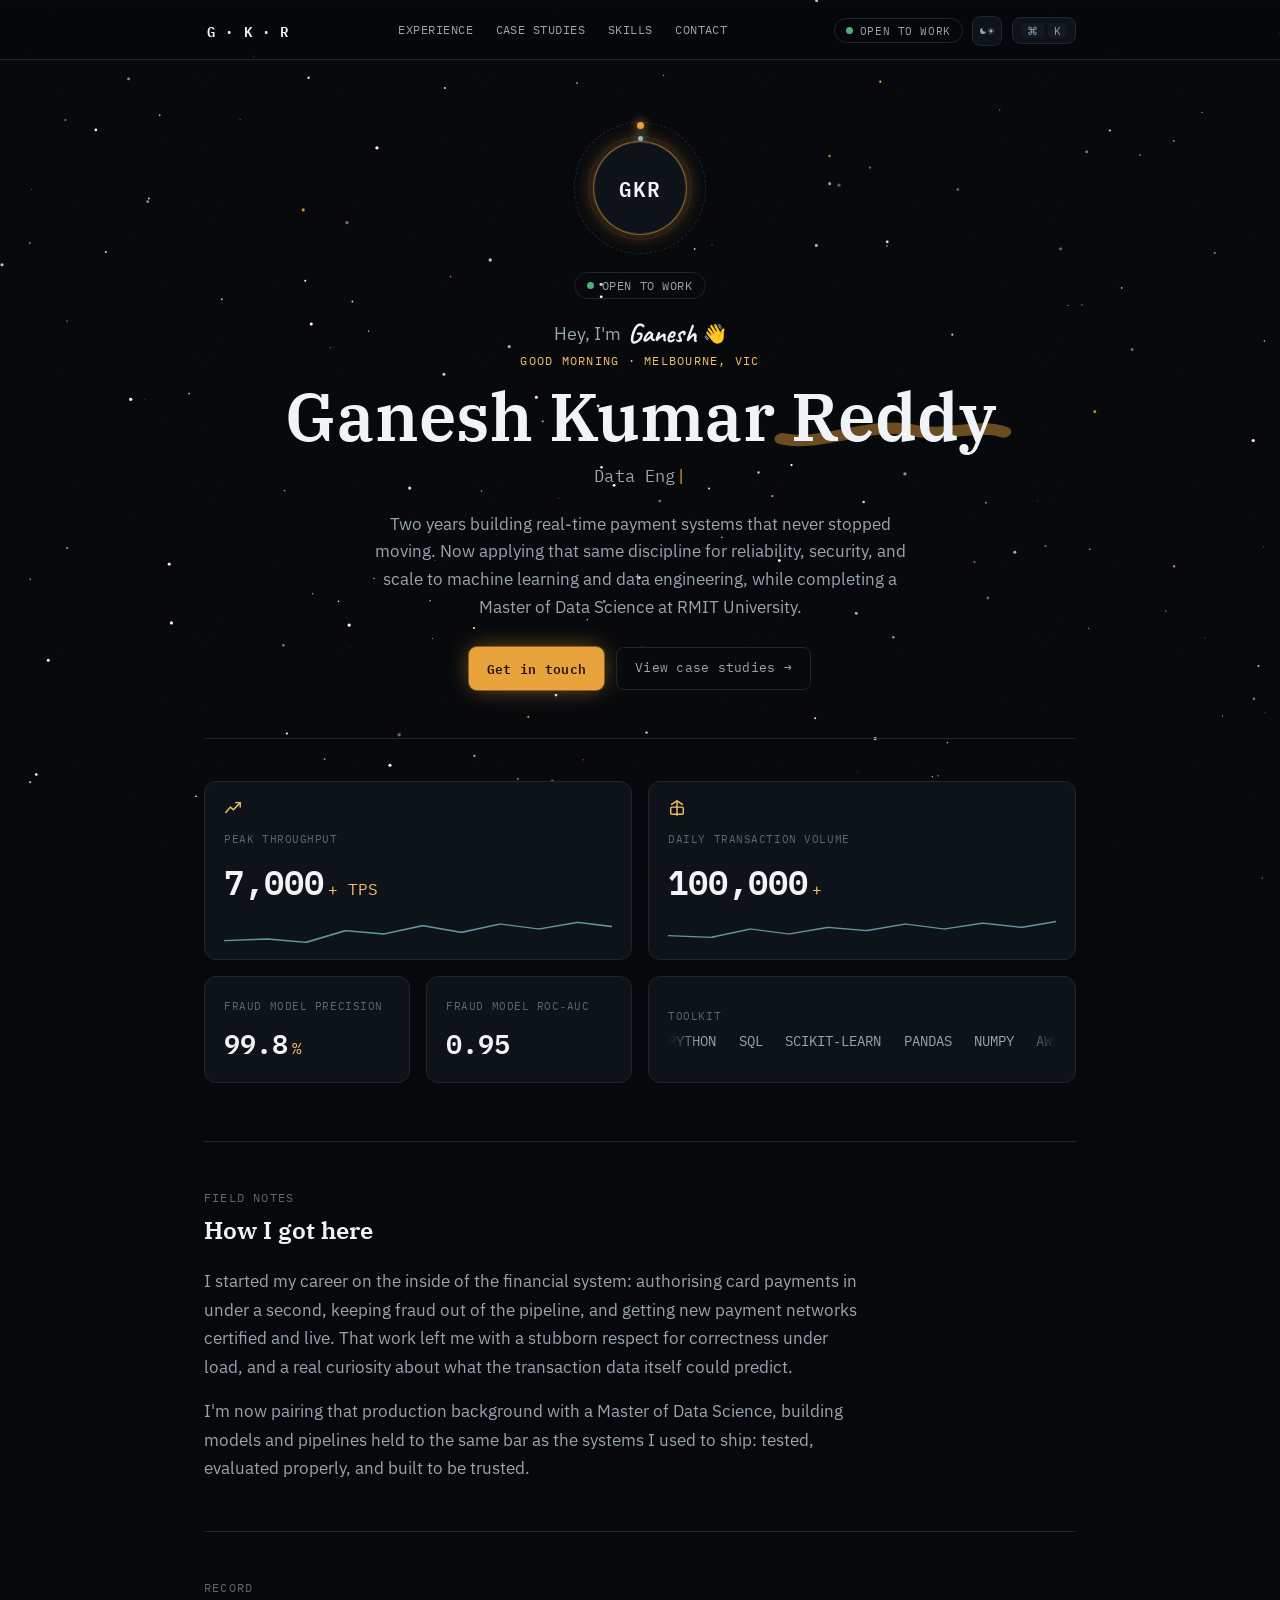
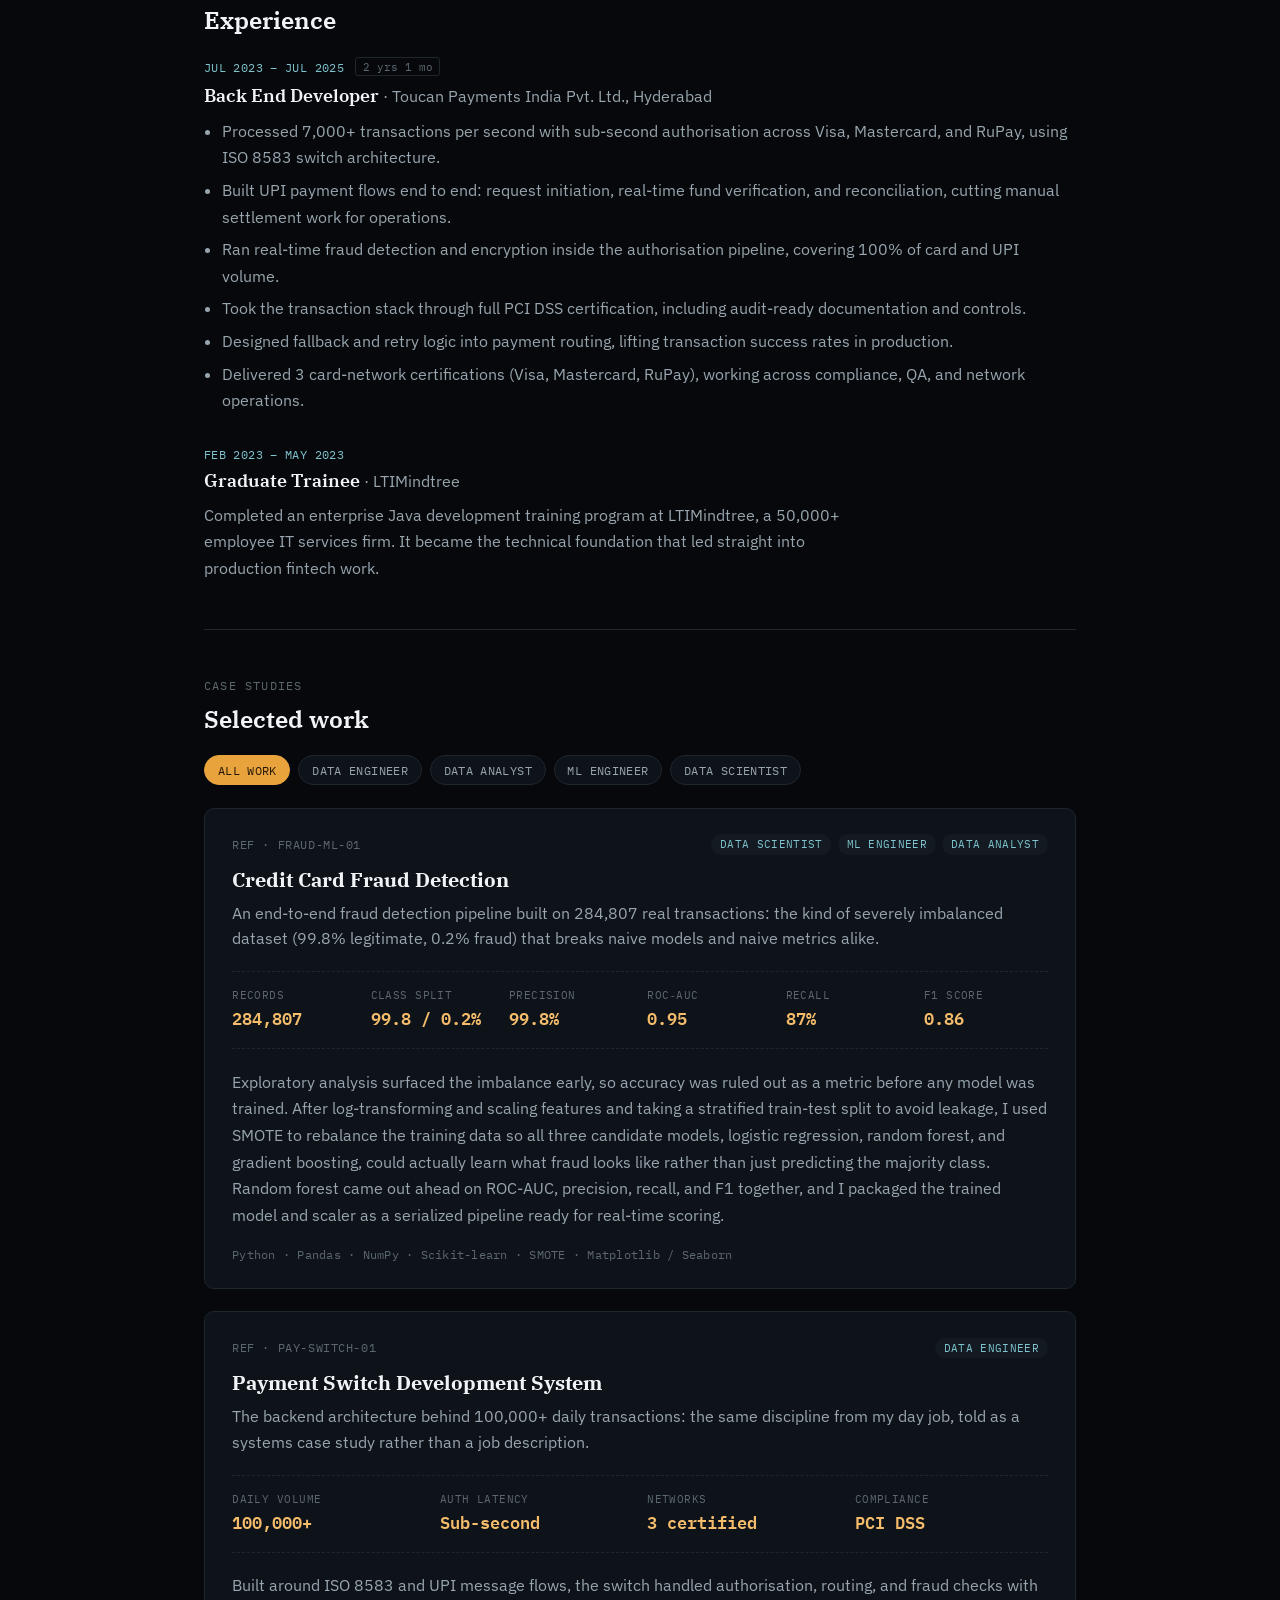
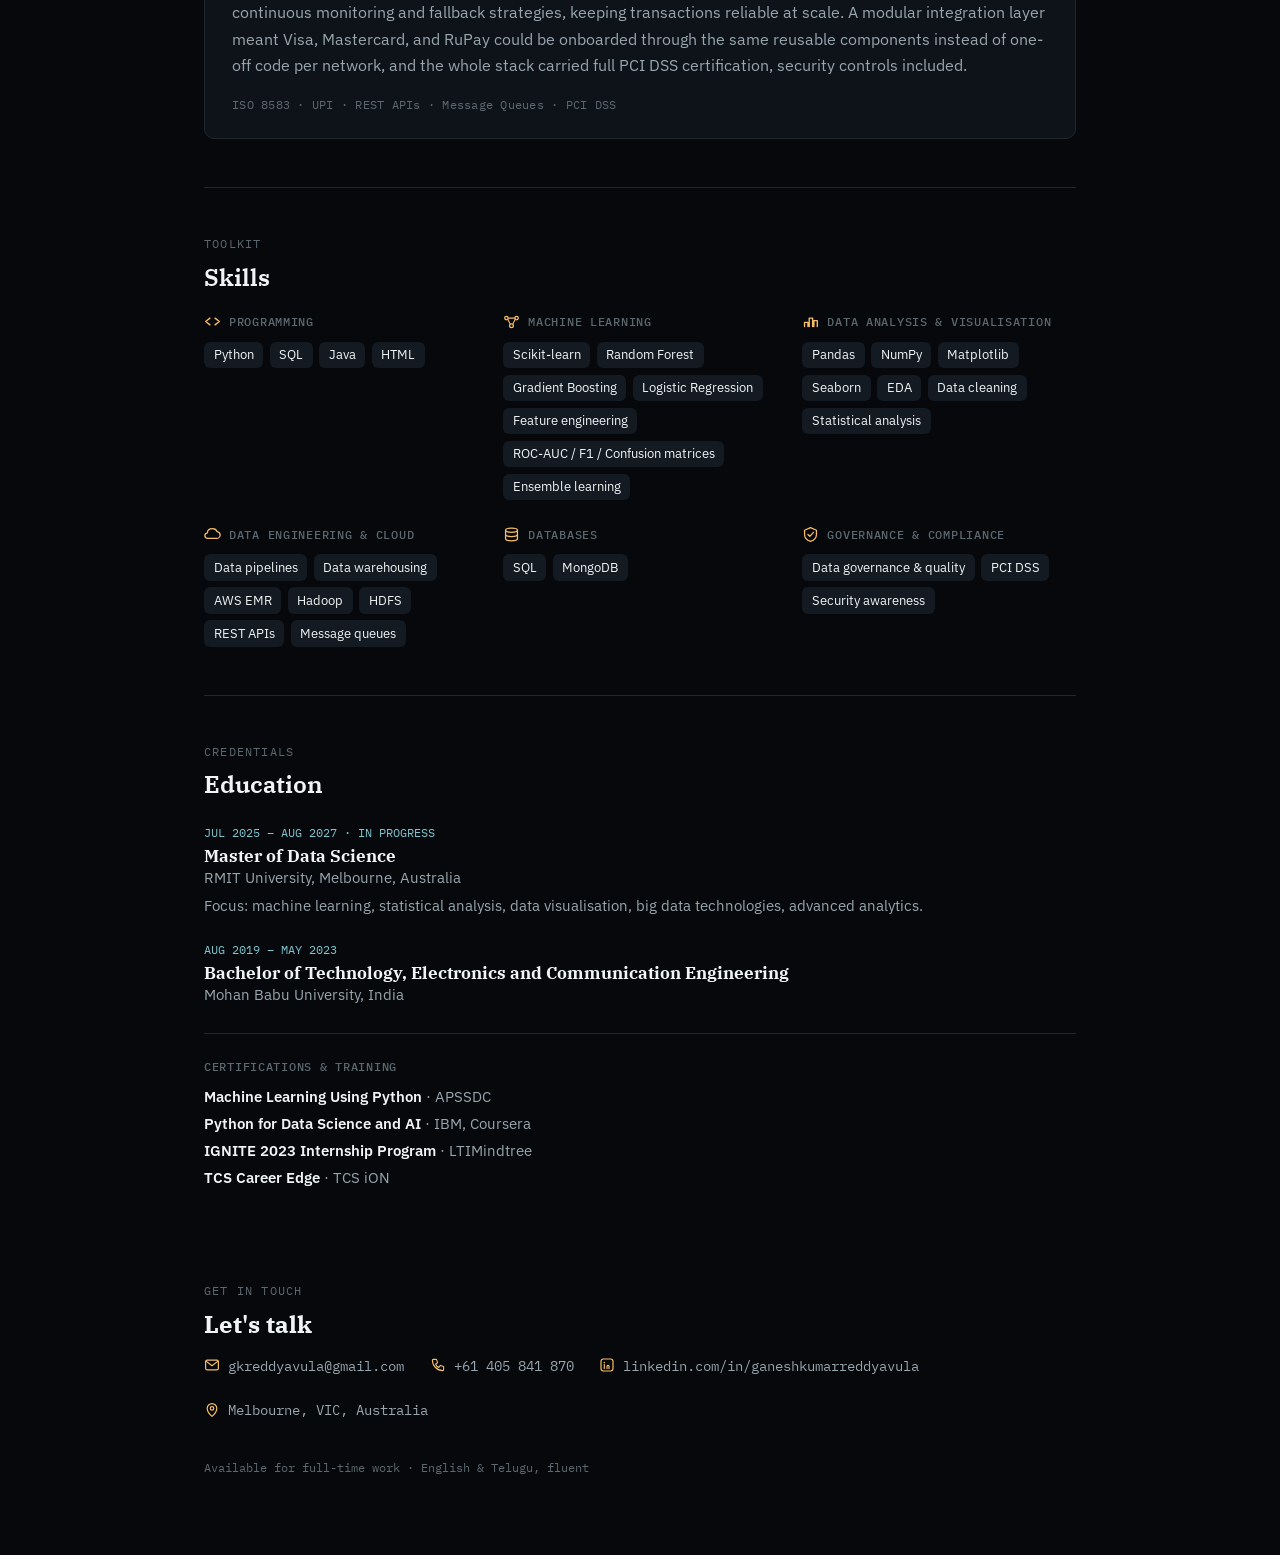
==== index.html @ b7af6b1e "Initial commit" ====
<!DOCTYPE html>
<html lang="en" data-theme="dark">
<head>
<meta charset="UTF-8">
<meta name="viewport" content="width=device-width, initial-scale=1.0">
<title>Ganesh Kumar Reddy — Portfolio</title>
<meta name="description" content="Fintech backend engineer turned data scientist. Case studies and background for Data Engineer, Data Analyst, ML Engineer, and Data Scientist roles in Australia.">
<link rel="icon" href="data:image/svg+xml,%3Csvg xmlns='http://www.w3.org/2000/svg' viewBox='0 0 64 64'%3E%3Crect width='64' height='64' rx='14' fill='%230B141C'/%3E%3Ctext x='32' y='43' font-family='Georgia,serif' font-size='30' font-weight='700' fill='%23E8A33D' text-anchor='middle'%3EG%3C/text%3E%3C/svg%3E">
<link rel="preconnect" href="https://fonts.googleapis.com">
<link rel="stylesheet" href="https://fonts.googleapis.com/css2?family=IBM+Plex+Serif:wght@400;500;600;700&family=IBM+Plex+Sans:wght@400;500;600;700&family=IBM+Plex+Mono:wght@400;500;600&family=Caveat:wght@600;700&display=swap">
<link rel="stylesheet" href="styles.css">
</head>
<body>

  <canvas id="bg-canvas" aria-hidden="true"></canvas>
  <div class="grain" aria-hidden="true"></div>
  <div class="cursor-ring" id="cursorRing" aria-hidden="true"><span class="cursor-label" id="cursorLabel"></span></div>
  <div class="scroll-progress" aria-hidden="true"><div id="scrollProgressBar"></div></div>

  <!-- Command palette -->
  <div class="cmdk-overlay" id="cmdkOverlay" hidden>
    <div class="cmdk-panel" role="dialog" aria-modal="true" aria-label="Command palette">
      <div class="cmdk-input-row">
        <span class="cmdk-icon">/</span>
        <input id="cmdkInput" type="text" placeholder="Jump to a section, or search an action..." autocomplete="off">
        <kbd>Esc</kbd>
      </div>
      <ul id="cmdkList" class="cmdk-list"></ul>
    </div>
  </div>

  <header class="topbar">
    <div class="topbar-inner">
      <button class="wordmark" id="paletteOpenWordmark" type="button" aria-label="Open command palette">G&nbsp;&middot;&nbsp;K&nbsp;&middot;&nbsp;R</button>
      <nav class="quicknav">
        <a href="#work">Experience</a>
        <a href="#projects">Case studies</a>
        <a href="#skills">Skills</a>
        <a href="#contact">Contact</a>
      </nav>
      <div class="topbar-actions">
        <span class="status-badge"><span class="dot"></span>Open to work</span>
        <button id="themeToggle" type="button" class="icon-btn" aria-label="Toggle color theme">
          <svg id="themeIconMoon" viewBox="0 0 24 24" width="16" height="16"><path fill="currentColor" d="M21 12.79A9 9 0 1 1 11.21 3 7 7 0 0 0 21 12.79z"/></svg>
          <svg id="themeIconSun" viewBox="0 0 24 24" width="16" height="16" hidden><path fill="currentColor" d="M12 4.5a1 1 0 0 1-1-1V2a1 1 0 0 1 2 0v1.5a1 1 0 0 1-1 1zm0 15a1 1 0 0 1 1 1V22a1 1 0 0 1-2 0v-1.5a1 1 0 0 1 1-1zM4.5 11H2a1 1 0 0 0 0 2h2.5a1 1 0 0 0 0-2zM22 11h-2.5a1 1 0 0 0 0 2H22a1 1 0 0 0 0-2zM5.64 4.93a1 1 0 0 0-1.41 1.41l1.06 1.06a1 1 0 0 0 1.41-1.41zm12.73 12.73a1 1 0 0 0-1.41 1.41l1.06 1.06a1 1 0 0 0 1.41-1.41zM18.36 4.93l-1.06 1.06a1 1 0 1 0 1.41 1.41l1.06-1.06a1 1 0 0 0-1.41-1.41zM6.7 17.66l-1.06 1.06a1 1 0 1 0 1.41 1.41l1.06-1.06a1 1 0 0 0-1.41-1.41zM12 7a5 5 0 1 0 5 5 5 5 0 0 0-5-5z"/></svg>
        </button>
        <button id="paletteBtn" class="cmdk-btn" type="button" aria-label="Open command palette"><kbd>&#8984;</kbd><kbd>K</kbd></button>
      </div>
    </div>
  </header>

  <main class="page">

    <section class="hero" id="top">
      <div class="avatar-wrap">
        <div class="orbit" aria-hidden="true">
          <span class="orbit-ring orbit-ring-outer"></span>
          <span class="orbit-ring orbit-ring-inner"></span>
          <span class="orbit-dot orbit-dot-1"></span>
          <span class="orbit-dot orbit-dot-2"></span>
        </div>
        <div class="avatar" aria-hidden="true">GKR</div>
      </div>
      <span class="status-pill"><span class="dot"></span>Open to work</span>
      <p class="hero-greet">Hey, I'm <span class="script">Ganesh</span> <span class="wave" aria-hidden="true">&#128075;</span></p>
      <span class="eyebrow" id="greeting">Melbourne, VIC</span>
      <h1>Ganesh Kumar <span class="accent-text">Reddy<svg class="marker" viewBox="0 0 220 44" preserveAspectRatio="none" aria-hidden="true"><path d="M4 30 C 40 42, 90 8, 130 22 C 160 32, 190 14, 216 26" /></svg></span></h1>
      <p class="hero-role"><span id="typewriter"></span><span class="caret" aria-hidden="true">|</span></p>
      <p class="hero-lede">Two years building real-time payment systems that never stopped moving. Now applying that same discipline for reliability, security, and scale to machine learning and data engineering, while completing a Master of Data Science at RMIT University.</p>
      <div class="hero-actions">
        <a class="btn-primary" href="mailto:gkreddyavula@gmail.com">Get in touch</a>
        <a class="btn-ghost" href="#projects">View case studies &rarr;</a>
      </div>
    </section>

    <section class="snapshot" id="snapshot">
      <div class="bento">

        <div class="bento-card stat-card stat-card-lg stat-tps" data-spot data-cursor="TPS">
          <div class="card-icon">
            <svg viewBox="0 0 20 20" fill="none"><path d="M2 15 L7 9 L10.5 12 L18 4" stroke="currentColor" stroke-width="1.6" stroke-linecap="round" stroke-linejoin="round"/><path d="M13 4h5v5" stroke="currentColor" stroke-width="1.6" stroke-linecap="round" stroke-linejoin="round"/></svg>
          </div>
          <span class="k">Peak throughput</span>
          <div class="stat-value"><span class="v" data-target="7000" data-decimals="0">0</span><span class="suffix">+ TPS</span></div>
          <svg class="spark" viewBox="0 0 160 36" preserveAspectRatio="none" aria-hidden="true"><path d="M0 26 L18 24 L34 28 L50 14 L66 18 L82 8 L98 16 L114 6 L130 12 L146 4 L160 9" /></svg>
        </div>

        <div class="bento-card stat-card stat-card-lg stat-volume" data-spot data-cursor="Scale">
          <div class="card-icon">
            <svg viewBox="0 0 20 20" fill="none"><path d="M10 2 L10 18 M4 6 L10 2 L16 6" stroke="currentColor" stroke-width="1.6" stroke-linecap="round" stroke-linejoin="round"/><rect x="3" y="9" width="14" height="8" rx="1.5" stroke="currentColor" stroke-width="1.6"/></svg>
          </div>
          <span class="k">Daily transaction volume</span>
          <div class="stat-value"><span class="v" data-target="100000" data-decimals="0">0</span><span class="suffix">+</span></div>
          <svg class="spark" viewBox="0 0 160 36" preserveAspectRatio="none" aria-hidden="true"><path d="M0 20 L18 22 L34 12 L50 18 L66 10 L82 14 L98 6 L114 12 L130 5 L146 10 L160 3" /></svg>
        </div>

        <div class="bento-card stat-card stat-precision" data-spot data-cursor="ML">
          <span class="k">Fraud model precision</span>
          <div class="stat-value"><span class="v" data-target="99.8" data-decimals="1">0</span><span class="suffix">%</span></div>
        </div>

        <div class="bento-card stat-card stat-roc" data-spot data-cursor="ML">
          <span class="k">Fraud model ROC&#8209;AUC</span>
          <div class="stat-value"><span class="v" data-target="0.95" data-decimals="2">0</span><span class="suffix"></span></div>
        </div>

        <div class="bento-card ticker-card" data-spot>
          <span class="k">Toolkit</span>
          <div class="marquee">
            <div class="marquee-track">
              <span>PYTHON</span><span>SQL</span><span>SCIKIT&#8209;LEARN</span><span>PANDAS</span><span>NUMPY</span><span>AWS EMR</span><span>HADOOP</span><span>ISO 8583</span><span>REST APIs</span><span>PCI DSS</span><span>MONGODB</span><span>JAVA</span>
              <span>PYTHON</span><span>SQL</span><span>SCIKIT&#8209;LEARN</span><span>PANDAS</span><span>NUMPY</span><span>AWS EMR</span><span>HADOOP</span><span>ISO 8583</span><span>REST APIs</span><span>PCI DSS</span><span>MONGODB</span><span>JAVA</span>
            </div>
          </div>
        </div>

        <!-- <div class="bento-card heatmap-card" data-spot>
          <div class="heatmap-head">
            <span class="k">Build activity</span>
            <span class="heatmap-legend">Less <span class="sq l0"></span><span class="sq l1"></span><span class="sq l2"></span><span class="sq l3"></span><span class="sq l4"></span> More</span>
          </div>
          <div class="heatmap-scroll"><div class="heatmap" id="heatmap"></div></div>
          <p class="heatmap-note">Placeholder activity data &middot; swap in a real GitHub calendar once the repo is public (see README)</p>
        </div> -->

      </div>
    </section>

    <section class="about" id="about">
      <span class="section-tag">Field notes</span>
      <h2>How I got here</h2>
      <p>I started my career on the inside of the financial system: authorising card payments in under a second, keeping fraud out of the pipeline, and getting new payment networks certified and live. That work left me with a stubborn respect for correctness under load, and a real curiosity about what the transaction data itself could predict.</p>
      <p>I'm now pairing that production background with a Master of Data Science, building models and pipelines held to the same bar as the systems I used to ship: tested, evaluated properly, and built to be trusted.</p>
    </section>

    <section class="experience" id="work">
      <span class="section-tag">Record</span>
      <h2>Experience</h2>

      <div class="entry">
        <div class="entry-meta"><span class="dates">Jul 2023 &ndash; Jul 2025</span><span class="stamp">2 yrs 1 mo</span></div>
        <h3>Back End Developer <span class="at">&middot; Toucan Payments India Pvt. Ltd., Hyderabad</span></h3>
        <ul>
          <li>Processed 7,000+ transactions per second with sub-second authorisation across Visa, Mastercard, and RuPay, using ISO 8583 switch architecture.</li>
          <li>Built UPI payment flows end to end: request initiation, real-time fund verification, and reconciliation, cutting manual settlement work for operations.</li>
          <li>Ran real-time fraud detection and encryption inside the authorisation pipeline, covering 100% of card and UPI volume.</li>
          <li>Took the transaction stack through full PCI DSS certification, including audit-ready documentation and controls.</li>
          <li>Designed fallback and retry logic into payment routing, lifting transaction success rates in production.</li>
          <li>Delivered 3 card-network certifications (Visa, Mastercard, RuPay), working across compliance, QA, and network operations.</li>
        </ul>
      </div>

      <div class="entry">
        <div class="entry-meta"><span class="dates">Feb 2023 &ndash; May 2023</span></div>
        <h3>Graduate Trainee <span class="at">&middot; LTIMindtree</span></h3>
        <p>Completed an enterprise Java development training program at LTIMindtree, a 50,000+ employee IT services firm. It became the technical foundation that led straight into production fintech work.</p>
      </div>
    </section>

    <section class="projects" id="projects">
      <span class="section-tag">Case studies</span>
      <h2>Selected work</h2>

      <div class="role-filters" role="group" aria-label="Filter case studies by role">
        <button data-role="all" class="active" type="button">All work</button>
        <button data-role="data-engineer" type="button">Data Engineer</button>
        <button data-role="data-analyst" type="button">Data Analyst</button>
        <button data-role="ml-engineer" type="button">ML Engineer</button>
        <button data-role="data-scientist" type="button">Data Scientist</button>
      </div>

      <article class="case" data-roles="data-scientist ml-engineer data-analyst" data-spot data-cursor="View">
        <div class="case-head">
          <span class="ref">REF &middot; FRAUD-ML-01</span>
          <span class="tags"><span>Data Scientist</span><span>ML Engineer</span><span>Data Analyst</span></span>
        </div>
        <h3>Credit Card Fraud Detection</h3>
        <p class="case-summary">An end-to-end fraud detection pipeline built on 284,807 real transactions: the kind of severely imbalanced dataset (99.8% legitimate, 0.2% fraud) that breaks naive models and naive metrics alike.</p>
        <div class="spec-grid">
          <div><span class="k">Records</span><span class="v">284,807</span></div>
          <div><span class="k">Class split</span><span class="v">99.8 / 0.2%</span></div>
          <div><span class="k">Precision</span><span class="v">99.8%</span></div>
          <div><span class="k">ROC&#8209;AUC</span><span class="v">0.95</span></div>
          <div><span class="k">Recall</span><span class="v">87%</span></div>
          <div><span class="k">F1 score</span><span class="v">0.86</span></div>
        </div>
        <p class="narrative">Exploratory analysis surfaced the imbalance early, so accuracy was ruled out as a metric before any model was trained. After log-transforming and scaling features and taking a stratified train-test split to avoid leakage, I used SMOTE to rebalance the training data so all three candidate models, logistic regression, random forest, and gradient boosting, could actually learn what fraud looks like rather than just predicting the majority class. Random forest came out ahead on ROC-AUC, precision, recall, and F1 together, and I packaged the trained model and scaler as a serialized pipeline ready for real-time scoring.</p>
        <div class="stack">Python &middot; Pandas &middot; NumPy &middot; Scikit-learn &middot; SMOTE &middot; Matplotlib / Seaborn</div>
      </article>

      <article class="case" data-roles="data-engineer" data-spot data-cursor="View">
        <div class="case-head">
          <span class="ref">REF &middot; PAY-SWITCH-01</span>
          <span class="tags"><span>Data Engineer</span></span>
        </div>
        <h3>Payment Switch Development System</h3>
        <p class="case-summary">The backend architecture behind 100,000+ daily transactions: the same discipline from my day job, told as a systems case study rather than a job description.</p>
        <div class="spec-grid">
          <div><span class="k">Daily volume</span><span class="v">100,000+</span></div>
          <div><span class="k">Auth latency</span><span class="v">Sub-second</span></div>
          <div><span class="k">Networks</span><span class="v">3 certified</span></div>
          <div><span class="k">Compliance</span><span class="v">PCI&nbsp;DSS</span></div>
        </div>
        <p class="narrative">Built around ISO 8583 and UPI message flows, the switch handled authorisation, routing, and fraud checks with continuous monitoring and fallback strategies, keeping transactions reliable at scale. A modular integration layer meant Visa, Mastercard, and RuPay could be onboarded through the same reusable components instead of one-off code per network, and the whole stack carried full PCI DSS certification, security controls included.</p>
        <div class="stack">ISO 8583 &middot; UPI &middot; REST APIs &middot; Message Queues &middot; PCI DSS</div>
      </article>
    </section>

    <section class="skills" id="skills">
      <span class="section-tag">Toolkit</span>
      <h2>Skills</h2>
      <div class="skill-groups">
        <div>
          <h4><svg class="skill-icon" viewBox="0 0 20 20" fill="none" aria-hidden="true"><path d="M7 6 L2 10 L7 14 M13 6 L18 10 L13 14" stroke="currentColor" stroke-width="1.6" stroke-linecap="round" stroke-linejoin="round"/></svg>Programming</h4>
          <div class="chiplist"><span>Python</span><span>SQL</span><span>Java</span><span>HTML</span></div>
        </div>
        <div>
          <h4><svg class="skill-icon" viewBox="0 0 20 20" fill="none" aria-hidden="true"><circle cx="4" cy="6" r="2" stroke="currentColor" stroke-width="1.5"/><circle cx="16" cy="6" r="2" stroke="currentColor" stroke-width="1.5"/><circle cx="10" cy="15" r="2.2" stroke="currentColor" stroke-width="1.5"/><path d="M5.6 7.3 L8.6 13.3 M14.4 7.3 L11.4 13.3 M6 6 L14 6" stroke="currentColor" stroke-width="1.3"/></svg>Machine learning</h4>
          <div class="chiplist"><span>Scikit-learn</span><span>Random Forest</span><span>Gradient Boosting</span><span>Logistic Regression</span><span>Feature engineering</span><span>ROC-AUC / F1 / Confusion matrices</span><span>Ensemble learning</span></div>
        </div>
        <div>
          <h4><svg class="skill-icon" viewBox="0 0 20 20" fill="none" aria-hidden="true"><path d="M3 16 L3 11 L7 11 L7 16 M8.5 16 L8.5 6 L12.5 6 L12.5 16 M14 16 L14 9 L18 9 L18 16" stroke="currentColor" stroke-width="1.6" stroke-linecap="round" stroke-linejoin="round"/></svg>Data analysis &amp; visualisation</h4>
          <div class="chiplist"><span>Pandas</span><span>NumPy</span><span>Matplotlib</span><span>Seaborn</span><span>EDA</span><span>Data cleaning</span><span>Statistical analysis</span></div>
        </div>
        <div>
          <h4><svg class="skill-icon" viewBox="0 0 20 20" fill="none" aria-hidden="true"><path d="M10 3 C6 3 4 5.5 4 8 C2 8.3 1 9.8 1 11.3 C1 13.2 2.6 14.6 4.5 14.6 L14.8 14.6 C17.1 14.6 19 12.8 19 10.5 C19 8.4 17.4 6.7 15.3 6.5 C14.7 4.4 12.6 3 10 3 Z" stroke="currentColor" stroke-width="1.5" stroke-linejoin="round"/></svg>Data engineering &amp; cloud</h4>
          <div class="chiplist"><span>Data pipelines</span><span>Data warehousing</span><span>AWS EMR</span><span>Hadoop</span><span>HDFS</span><span>REST APIs</span><span>Message queues</span></div>
        </div>
        <div>
          <h4><svg class="skill-icon" viewBox="0 0 20 20" fill="none" aria-hidden="true"><ellipse cx="10" cy="5" rx="7" ry="2.4" stroke="currentColor" stroke-width="1.5"/><path d="M3 5 L3 15 C3 16.3 6.1 17.4 10 17.4 C13.9 17.4 17 16.3 17 15 L17 5" stroke="currentColor" stroke-width="1.5"/><path d="M3 10 C3 11.3 6.1 12.4 10 12.4 C13.9 12.4 17 11.3 17 10" stroke="currentColor" stroke-width="1.5"/></svg>Databases</h4>
          <div class="chiplist"><span>SQL</span><span>MongoDB</span></div>
        </div>
        <div>
          <h4><svg class="skill-icon" viewBox="0 0 20 20" fill="none" aria-hidden="true"><path d="M10 2 L17 5 L17 10 C17 14 14 16.8 10 18 C6 16.8 3 14 3 10 L3 5 Z" stroke="currentColor" stroke-width="1.5" stroke-linejoin="round"/><path d="M7 10 L9.2 12.2 L13.5 7.5" stroke="currentColor" stroke-width="1.6" stroke-linecap="round" stroke-linejoin="round"/></svg>Governance &amp; compliance</h4>
          <div class="chiplist"><span>Data governance &amp; quality</span><span>PCI DSS</span><span>Security awareness</span></div>
        </div>
      </div>
    </section>

    <section class="education" id="education">
      <span class="section-tag">Credentials</span>
      <h2>Education</h2>

      <div class="edu-item">
        <span class="dates">Jul 2025 &ndash; Aug 2027 &middot; In progress</span>
        <h3>Master of Data Science</h3>
        <p class="school">RMIT University, Melbourne, Australia</p>
        <p class="focus">Focus: machine learning, statistical analysis, data visualisation, big data technologies, advanced analytics.</p>
      </div>
      <div class="edu-item">
        <span class="dates">Aug 2019 &ndash; May 2023</span>
        <h3>Bachelor of Technology, Electronics and Communication Engineering</h3>
        <p class="school">Mohan Babu University, India</p>
      </div>

      <div class="certs">
        <h4>Certifications &amp; training</h4>
        <ul>
          <li><b>Machine Learning Using Python</b> &middot; APSSDC</li>
          <li><b>Python for Data Science and AI</b> &middot; IBM, Coursera</li>
          <li><b>IGNITE 2023 Internship Program</b> &middot; LTIMindtree</li>
          <li><b>TCS Career Edge</b> &middot; TCS iON</li>
        </ul>
      </div>
    </section>

    <footer id="contact">
      <span class="section-tag">Get in touch</span>
      <h2>Let's talk</h2>
      <div class="contact-grid">
        <a href="mailto:gkreddyavula@gmail.com" data-cursor="Email"><svg class="contact-icon" viewBox="0 0 20 20" fill="none" aria-hidden="true"><rect x="2" y="4" width="16" height="12" rx="2" stroke="currentColor" stroke-width="1.5"/><path d="M3 5.5 L10 11 L17 5.5" stroke="currentColor" stroke-width="1.5" stroke-linecap="round" stroke-linejoin="round"/></svg>gkreddyavula@gmail.com</a>
        <a href="tel:+61405841870" data-cursor="Call"><svg class="contact-icon" viewBox="0 0 20 20" fill="none" aria-hidden="true"><path d="M4 3 L8 3 L9.5 7 L7 9 C7.8 11 9 12.2 11 13 L13 10.5 L17 12 L17 16 C17 16.6 16.6 17 16 17 C9 17 3 11 3 4 C3 3.4 3.4 3 4 3 Z" stroke="currentColor" stroke-width="1.4" stroke-linejoin="round"/></svg>+61 405 841 870</a>
        <a href="https://www.linkedin.com/in/ganeshkumarreddyavula" target="_blank" rel="noopener" data-cursor="Open"><svg class="contact-icon" viewBox="0 0 20 20" fill="none" aria-hidden="true"><rect x="2.5" y="2.5" width="15" height="15" rx="3" stroke="currentColor" stroke-width="1.5"/><circle cx="6.6" cy="7" r="1" fill="currentColor"/><path d="M6.6 9.5 L6.6 14.5 M10 14.5 L10 11.5 C10 10 12.5 10 12.5 11.5 L12.5 14.5" stroke="currentColor" stroke-width="1.5" stroke-linecap="round" stroke-linejoin="round"/></svg>linkedin.com/in/ganeshkumarreddyavula</a>
        <span><svg class="contact-icon" viewBox="0 0 20 20" fill="none" aria-hidden="true"><path d="M10 18 C10 18 16 12.5 16 8 C16 4.7 13.3 2 10 2 C6.7 2 4 4.7 4 8 C4 12.5 10 18 10 18 Z" stroke="currentColor" stroke-width="1.5" stroke-linejoin="round"/><circle cx="10" cy="8" r="2.2" stroke="currentColor" stroke-width="1.5"/></svg>Melbourne, VIC, Australia</span>
      </div>
      <p class="foot-note">Available for full-time work &middot; English &amp; Telugu, fluent</p>
    </footer>

  </main>

<script src="script.js"></script>
</body>
</html>
---- styles.css ----
/* ==========================================================
   Tokens — dark-first, with a light theme and a manual toggle
   ========================================================== */
:root{
  --bg:#06080B;
  --bg-raised:#0E1319;
  --bg-raised-2:#131A22;
  --ink:#F1F4F6;
  --ink-muted:#98A5AE;
  --ink-faint:#5C6870;
  --rule:#1E262E;
  --accent:#E8A33D;
  --accent-strong:#F5BD6B;
  --accent-ink:#241505;
  --teal:#7FC4CE;
  --teal-soft:#101E23;
  --chip-bg:#131A22;
  --star-color:255,255,255;
  --star-accent:232,163,61;
  --glow:0 0 0 1px color-mix(in srgb, var(--accent) 45%, transparent),0 0 24px -4px color-mix(in srgb, var(--accent) 65%, transparent);
  --shadow:0 20px 45px -25px rgba(0,0,0,0.75);

  --serif:'IBM Plex Serif',Georgia,'Times New Roman',serif;
  --sans:'IBM Plex Sans',-apple-system,'Segoe UI',sans-serif;
  --mono:'IBM Plex Mono','SF Mono',Consolas,monospace;
  --script:'Caveat',cursive;
}

@media (prefers-color-scheme: light){
  :root:not([data-theme="dark"]){
    --bg:#F5F7FA;
    --bg-raised:#FFFFFF;
    --bg-raised-2:#EEF2F4;
    --ink:#14232E;
    --ink-muted:#55636D;
    --ink-faint:#8B98A1;
    --rule:#D8DEE3;
    --accent:#C97A2B;
    --accent-strong:#A6621F;
    --accent-ink:#FFFFFF;
    --teal:#12505E;
    --teal-soft:#E4EEF0;
    --chip-bg:#EDF1F3;
    --star-color:20,35,46;
    --star-accent:201,122,43;
    --glow:0 0 0 1px color-mix(in srgb, var(--accent) 35%, transparent),0 0 18px -6px color-mix(in srgb, var(--accent) 55%, transparent);
    --shadow:0 20px 45px -25px rgba(20,35,46,0.18);
  }
}
:root[data-theme="light"]{
  --bg:#F5F7FA;
  --bg-raised:#FFFFFF;
  --bg-raised-2:#EEF2F4;
  --ink:#14232E;
  --ink-muted:#55636D;
  --ink-faint:#8B98A1;
  --rule:#D8DEE3;
  --accent:#C97A2B;
  --accent-strong:#A6621F;
  --accent-ink:#FFFFFF;
  --teal:#12505E;
  --teal-soft:#E4EEF0;
  --chip-bg:#EDF1F3;
  --star-color:20,35,46;
  --star-accent:201,122,43;
  --glow:0 0 0 1px color-mix(in srgb, var(--accent) 35%, transparent),0 0 18px -6px color-mix(in srgb, var(--accent) 55%, transparent);
  --shadow:0 20px 45px -25px rgba(20,35,46,0.18);
}
:root[data-theme="dark"]{
  --bg:#06080B;
  --bg-raised:#0E1319;
  --bg-raised-2:#131A22;
  --ink:#F1F4F6;
  --ink-muted:#98A5AE;
  --ink-faint:#5C6870;
  --rule:#1E262E;
  --accent:#E8A33D;
  --accent-strong:#F5BD6B;
  --accent-ink:#241505;
  --teal:#7FC4CE;
  --teal-soft:#101E23;
  --chip-bg:#131A22;
  --star-color:255,255,255;
  --star-accent:232,163,61;
  --glow:0 0 0 1px color-mix(in srgb, var(--accent) 45%, transparent),0 0 24px -4px color-mix(in srgb, var(--accent) 65%, transparent);
  --shadow:0 20px 45px -25px rgba(0,0,0,0.75);
}

*{box-sizing:border-box;}
html{scroll-behavior:smooth;}
@media (prefers-reduced-motion: reduce){ html{scroll-behavior:auto;} }

body{
  margin:0;
  background:var(--bg);
  color:var(--ink);
  font-family:var(--sans);
  transition:background .25s ease,color .25s ease;
}
h1,h2,h3,h4{font-family:var(--serif);color:var(--ink);text-wrap:balance;margin:0;}
p{margin:0;color:var(--ink);}
a{color:var(--teal);}
ul{list-style:none;padding:0;margin:0;}
kbd{font-family:var(--mono);}

/* ---- background canvas + grain + cursor ---- */
#bg-canvas{
  position:fixed;inset:0;width:100%;height:100%;z-index:0;pointer-events:none;
}
.grain{
  position:fixed;inset:0;z-index:0;pointer-events:none;opacity:.05;mix-blend-mode:overlay;
  background-image:url("data:image/svg+xml,%3Csvg xmlns='http://www.w3.org/2000/svg' width='140' height='140'%3E%3Cfilter id='n'%3E%3CfeTurbulence type='fractalNoise' baseFrequency='0.85' numOctaves='2' stitchTiles='stitch'/%3E%3C/filter%3E%3Crect width='100%25' height='100%25' filter='url(%23n)'/%3E%3C/svg%3E");
}
.cursor-ring{
  position:fixed;top:0;left:0;width:26px;height:26px;border-radius:50%;
  border:1.5px solid var(--accent);
  transform:translate(-50%,-50%);
  pointer-events:none;z-index:999;
  display:flex;align-items:center;justify-content:center;
  transition:width .15s ease,height .15s ease,opacity .2s ease,border-color .2s ease,background .15s ease;
  opacity:0;
}
.cursor-ring.live{opacity:.75;}
.cursor-ring.hovering{
  width:52px;height:52px;
  background:color-mix(in srgb, var(--accent) 16%, var(--bg));
  border-color:var(--accent);opacity:1;
}
.cursor-ring .cursor-label{
  font-family:var(--mono);font-size:.62rem;text-transform:uppercase;letter-spacing:.03em;
  color:var(--accent-ink);background:var(--accent);border-radius:4px;padding:.1rem .35rem;
  opacity:0;transform:scale(.7);transition:opacity .15s ease,transform .15s ease;white-space:nowrap;
}
.cursor-ring.hovering .cursor-label{opacity:1;transform:scale(1);}
@media (pointer:coarse){ .cursor-ring{display:none;} }

.scroll-progress{position:fixed;top:0;left:0;width:100%;height:2px;z-index:60;background:transparent;}
#scrollProgressBar{height:100%;width:0%;background:var(--accent);transition:width .1s linear;}

/* ---- layout shell ---- */
.page{position:relative;z-index:1;max-width:920px;margin:0 auto;padding:0 1.5rem 5rem;}

/* ---- top bar ---- */
.topbar{
  position:sticky;top:2px;z-index:20;
  border-bottom:1px solid var(--rule);
  background:color-mix(in srgb, var(--bg) 80%, transparent);
  backdrop-filter:blur(8px);
}
.topbar-inner{
  max-width:920px;margin:0 auto;padding:.85rem 1.5rem;
  display:flex;align-items:center;justify-content:space-between;gap:1rem;flex-wrap:wrap;
}
.wordmark{
  font-family:var(--mono);font-weight:600;letter-spacing:.08em;font-size:.85rem;color:var(--ink);
  background:none;border:none;cursor:pointer;padding:.2rem;
}
.quicknav{display:flex;gap:1.4rem;}
.quicknav a{position:relative;font-family:var(--mono);font-size:.76rem;text-decoration:none;color:var(--ink-muted);letter-spacing:.04em;text-transform:uppercase;padding-bottom:.2rem;}
.quicknav a::after{
  content:"";position:absolute;left:0;bottom:0;width:100%;height:1px;background:var(--accent);
  transform:scaleX(0);transform-origin:left;transition:transform .25s ease;
}
.quicknav a:hover{color:var(--accent-strong);}
.quicknav a:hover::after{transform:scaleX(1);}
.topbar-actions{display:flex;align-items:center;gap:.6rem;}

.status-badge{
  display:inline-flex;align-items:center;gap:.45rem;
  font-family:var(--mono);font-size:.7rem;text-transform:uppercase;letter-spacing:.05em;
  color:var(--ink-muted);border:1px solid var(--rule);border-radius:999px;padding:.3rem .7rem;
}
.status-badge .dot{width:7px;height:7px;border-radius:50%;background:#4CAF7D;box-shadow:0 0 0 0 rgba(76,175,125,.6);animation:pulse-dot 2s infinite;}
@keyframes pulse-dot{
  0%{box-shadow:0 0 0 0 rgba(76,175,125,.55);}
  70%{box-shadow:0 0 0 7px rgba(76,175,125,0);}
  100%{box-shadow:0 0 0 0 rgba(76,175,125,0);}
}
@media (prefers-reduced-motion: reduce){ .status-badge .dot{animation:none;} }

.icon-btn{
  display:inline-flex;align-items:center;justify-content:center;width:30px;height:30px;
  border:1px solid var(--rule);border-radius:8px;background:var(--bg-raised);color:var(--ink-muted);cursor:pointer;
}
.icon-btn:hover{color:var(--accent-strong);border-color:var(--accent);}

.cmdk-btn{
  display:inline-flex;align-items:center;gap:.25rem;border:1px solid var(--rule);border-radius:8px;
  background:var(--bg-raised);padding:.3rem .55rem;cursor:pointer;color:var(--ink-muted);
}
.cmdk-btn kbd{font-size:.7rem;background:var(--chip-bg);border-radius:4px;padding:.05rem .35rem;color:var(--ink-muted);}
.cmdk-btn:hover{border-color:var(--accent);color:var(--accent-strong);}

/* ---- command palette ---- */
.cmdk-overlay{
  position:fixed;inset:0;z-index:100;background:rgba(6,10,14,.55);
  align-items:flex-start;justify-content:center;padding-top:12vh;
}
.cmdk-overlay[hidden]{display:none;}
.cmdk-overlay:not([hidden]){display:flex;}
.cmdk-panel{
  width:min(560px,92vw);background:var(--bg-raised);border:1px solid var(--rule);border-radius:12px;
  box-shadow:var(--shadow);overflow:hidden;
}
.cmdk-input-row{display:flex;align-items:center;gap:.6rem;padding:.9rem 1rem;border-bottom:1px solid var(--rule);}
.cmdk-icon{font-family:var(--mono);color:var(--ink-faint);}
.cmdk-input-row input{
  flex:1;background:none;border:none;outline:none;color:var(--ink);font-family:var(--sans);font-size:.95rem;
}
.cmdk-input-row kbd{font-size:.7rem;color:var(--ink-faint);border:1px solid var(--rule);border-radius:4px;padding:.1rem .4rem;}
.cmdk-list{max-height:50vh;overflow-y:auto;padding:.4rem;}
.cmdk-list li{
  display:flex;justify-content:space-between;align-items:center;gap:.6rem;
  padding:.6rem .7rem;border-radius:8px;cursor:pointer;font-size:.9rem;color:var(--ink-muted);
}
.cmdk-list li .hint{font-family:var(--mono);font-size:.72rem;color:var(--ink-faint);}
.cmdk-list li.active{background:var(--chip-bg);color:var(--ink);}
.cmdk-list li .name{color:var(--ink);}
.cmdk-empty{padding:1rem;color:var(--ink-faint);font-size:.85rem;}

/* ---- hero ---- */
.hero{
  position:relative;z-index:0;padding:4rem 0 3rem;border-bottom:1px solid var(--rule);
  display:flex;flex-direction:column;align-items:center;text-align:center;
}

.avatar-wrap{position:relative;width:132px;height:132px;margin-bottom:1.1rem;}
.avatar{
  position:absolute;inset:20px;border-radius:50%;
  display:flex;align-items:center;justify-content:center;
  background:var(--bg-raised);border:1px solid var(--rule);
  font-family:var(--mono);font-weight:600;letter-spacing:.04em;font-size:1.3rem;color:var(--ink);
  box-shadow:var(--glow);
  animation:avatar-in .7s cubic-bezier(.2,.8,.2,1) both;
}
@keyframes avatar-in{from{opacity:0;transform:scale(.85);}to{opacity:1;transform:scale(1);}}

.orbit{position:absolute;inset:0;z-index:-1;pointer-events:none;}
.orbit-ring{position:absolute;inset:0;border-radius:50%;border:1px dashed var(--rule);}
.orbit-ring-outer{animation:spin 22s linear infinite;}
.orbit-ring-inner{inset:14px;border-style:solid;border-color:var(--rule);opacity:.6;animation:spin-rev 15s linear infinite;}
.orbit-dot{position:absolute;top:0;left:50%;width:7px;height:7px;margin-left:-3.5px;border-radius:50%;background:var(--accent);box-shadow:0 0 10px 1px color-mix(in srgb, var(--accent) 70%, transparent);transform-origin:3.5px 66px;animation:spin 22s linear infinite;}
.orbit-dot-2{width:5px;height:5px;margin-left:-2.5px;background:var(--teal);top:14px;transform-origin:2.5px 52px;animation:spin-rev 15s linear infinite;box-shadow:0 0 8px 1px color-mix(in srgb, var(--teal) 60%, transparent);}
@keyframes spin{to{transform:rotate(360deg);}}
@keyframes spin-rev{to{transform:rotate(-360deg);}}
@media (prefers-reduced-motion: reduce){
  .orbit-ring-outer,.orbit-ring-inner,.orbit-dot,.orbit-dot-2,.avatar{animation:none;}
}

.status-pill{
  display:inline-flex;align-items:center;gap:.45rem;
  font-family:var(--mono);font-size:.72rem;text-transform:uppercase;letter-spacing:.05em;
  color:var(--ink-muted);border:1px solid var(--rule);border-radius:999px;padding:.32rem .75rem;
  margin-bottom:1.3rem;
}
.status-pill .dot{width:7px;height:7px;border-radius:50%;background:#4CAF7D;box-shadow:0 0 0 0 rgba(76,175,125,.6);animation:pulse-dot 2s infinite;}

.hero-greet{
  font-family:var(--sans);font-size:1.15rem;color:var(--ink-muted);margin-bottom:.3rem;
  display:flex;align-items:center;gap:.4rem;
}
.hero-greet .script{font-family:var(--script);font-size:1.7rem;font-weight:700;color:var(--ink);line-height:1;}
.hero-greet .wave{display:inline-block;transform-origin:70% 70%;animation:wave 2.4s ease-in-out .6s infinite;}
@keyframes wave{
  0%,60%,100%{transform:rotate(0deg);}
  10%{transform:rotate(14deg);}
  20%{transform:rotate(-8deg);}
  30%{transform:rotate(14deg);}
  40%{transform:rotate(-4deg);}
  50%{transform:rotate(10deg);}
}
@media (prefers-reduced-motion: reduce){ .hero-greet .wave{animation:none;} }

.eyebrow{font-family:var(--mono);font-size:.78rem;letter-spacing:.1em;text-transform:uppercase;color:var(--accent-strong);margin-bottom:.9rem;display:block;}
.hero h1{font-size:clamp(2.6rem,7vw,4.2rem);font-weight:600;line-height:1;}
.accent-text{position:relative;display:inline-block;color:var(--ink);}
.accent-text .marker{position:absolute;left:-6%;bottom:.02em;width:112%;height:.5em;z-index:-1;overflow:visible;transform:rotate(-1deg);}
.accent-text .marker path{fill:none;stroke:var(--accent);stroke-width:15;stroke-linecap:round;opacity:.45;}
.hero-role{font-family:var(--mono);font-size:1.05rem;color:var(--ink-muted);margin-top:1rem;letter-spacing:.01em;min-height:1.4em;}
.caret{color:var(--accent);animation:blink 1s step-end infinite;}
@keyframes blink{50%{opacity:0;}}
@media (prefers-reduced-motion: reduce){ .caret{animation:none;} }
.hero-lede{font-size:1.08rem;line-height:1.6;color:var(--ink-muted);max-width:56ch;margin-top:1.3rem;}
.hero-actions{display:flex;gap:.8rem;flex-wrap:wrap;justify-content:center;margin-top:1.7rem;}
.btn-primary{
  font-family:var(--mono);font-size:.82rem;text-decoration:none;letter-spacing:.02em;
  background:var(--accent);color:var(--accent-ink);padding:.65rem 1.1rem;border-radius:8px;font-weight:600;
  box-shadow:var(--glow);
}
.btn-ghost{
  font-family:var(--mono);font-size:.82rem;text-decoration:none;letter-spacing:.02em;
  border:1px solid var(--rule);color:var(--ink-muted);padding:.65rem 1.1rem;border-radius:8px;
}
.btn-ghost:hover{border-color:var(--accent);color:var(--accent-strong);}

/* ---- reveal on scroll ---- */
.reveal{opacity:0;transform:translateY(16px);transition:opacity .6s ease,transform .6s ease;}
.reveal.in-view{opacity:1;transform:translateY(0);}
@media (prefers-reduced-motion: reduce){
  .reveal{opacity:1;transform:none;transition:none;}
}

/* ---- bento / snapshot ---- */
.snapshot{padding:2.6rem 0;border-bottom:1px solid var(--rule);}
.bento{
  display:grid;gap:1rem;
  grid-template-columns:repeat(4,1fr);
  grid-template-areas:
    "tps tps volume volume"
    "precision roc ticker ticker"
    "heatmap heatmap heatmap heatmap";
}
.stat-tps{grid-area:tps;}
.stat-volume{grid-area:volume;}
.stat-precision{grid-area:precision;}
.stat-roc{grid-area:roc;}
.ticker-card{grid-area:ticker;}
.heatmap-card{grid-area:heatmap;}

.bento-card{
  position:relative;overflow:hidden;
  background:var(--bg-raised);border:1px solid var(--rule);border-radius:12px;padding:1.1rem 1.2rem;
  transition:border-color .2s ease,transform .2s ease;
}
[data-spot]{position:relative;overflow:hidden;}
[data-spot]::before{
  content:"";position:absolute;inset:0;pointer-events:none;opacity:0;transition:opacity .3s ease;z-index:-1;
  background:radial-gradient(220px circle at var(--mx,50%) var(--my,50%), color-mix(in srgb, var(--accent) 14%, transparent), transparent 70%);
}
[data-spot]:hover::before{opacity:1;}
.bento-card[data-spot]:hover{border-color:color-mix(in srgb, var(--accent) 45%, var(--rule));transform:translateY(-2px);}
.bento-card .k{position:relative;font-family:var(--mono);font-size:.7rem;text-transform:uppercase;letter-spacing:.05em;color:var(--ink-faint);}
.card-icon{color:var(--accent-strong);margin-bottom:.6rem;}
.card-icon svg{width:18px;height:18px;display:block;}
.stat-value{position:relative;display:flex;align-items:baseline;gap:.25rem;margin-top:.5rem;}
.stat-value .v{font-family:var(--mono);font-variant-numeric:tabular-nums;font-weight:600;font-size:1.7rem;color:var(--ink);}
.stat-value .suffix{font-family:var(--mono);font-size:1rem;color:var(--accent-strong);}
.stat-card-lg{padding-bottom:.6rem;}
.stat-card-lg .stat-value .v{font-size:2.1rem;}
.spark{width:100%;height:30px;margin-top:.7rem;display:block;}
.spark path{fill:none;stroke:var(--teal);stroke-width:1.6;stroke-linecap:round;stroke-linejoin:round;opacity:.75;}

.ticker-card{overflow:hidden;display:flex;flex-direction:column;justify-content:center;}
.marquee{overflow:hidden;margin-top:.6rem;mask-image:linear-gradient(90deg,transparent,#000 8%,#000 92%,transparent);}
.marquee-track{display:flex;gap:1.4rem;width:max-content;animation:marquee 22s linear infinite;}
.marquee:hover .marquee-track{animation-play-state:paused;}
.marquee-track span{font-family:var(--mono);font-size:.85rem;color:var(--ink-muted);white-space:nowrap;}
@keyframes marquee{from{transform:translateX(0);}to{transform:translateX(-50%);}}
@media (prefers-reduced-motion: reduce){ .marquee-track{animation:none;} }

.heatmap-head{display:flex;align-items:center;justify-content:space-between;flex-wrap:wrap;gap:.5rem;}
.heatmap-legend{font-family:var(--mono);font-size:.68rem;color:var(--ink-faint);display:inline-flex;align-items:center;gap:.2rem;}
.sq{width:9px;height:9px;border-radius:2px;display:inline-block;margin:0 1px;}
.l0{background:var(--chip-bg);}
.l1{background:color-mix(in srgb, var(--accent) 25%, var(--chip-bg));}
.l2{background:color-mix(in srgb, var(--accent) 50%, var(--chip-bg));}
.l3{background:color-mix(in srgb, var(--accent) 75%, var(--chip-bg));}
.l4{background:var(--accent);}
.heatmap-scroll{overflow-x:auto;margin-top:.7rem;}
.heatmap{display:grid;grid-template-rows:repeat(7,10px);grid-auto-flow:column;gap:3px;width:max-content;}
.heatmap .cell{width:10px;height:10px;border-radius:2px;}
.heatmap-note{font-family:var(--mono);font-size:.66rem;color:var(--ink-faint);margin-top:.6rem;}

/* ---- sections ---- */
section{padding:3rem 0;border-bottom:1px solid var(--rule);}
section:last-of-type{border-bottom:none;}
.section-tag{font-family:var(--mono);font-size:.75rem;letter-spacing:.1em;text-transform:uppercase;color:var(--ink-faint);display:block;margin-bottom:.6rem;}
section h2{font-size:1.5rem;font-weight:600;margin-bottom:1.3rem;}

.about p{font-size:1.05rem;line-height:1.7;max-width:66ch;color:var(--ink-muted);}
.about p + p{margin-top:1rem;}

/* ---- experience ---- */
.entry + .entry{margin-top:2rem;}
.entry-meta{display:flex;align-items:center;gap:.7rem;margin-bottom:.4rem;}
.entry-meta .dates{font-family:var(--mono);font-size:.78rem;letter-spacing:.03em;color:var(--teal);text-transform:uppercase;}
.entry-meta .stamp{font-family:var(--mono);font-size:.7rem;color:var(--ink-faint);border:1px solid var(--rule);border-radius:3px;padding:.1rem .4rem;}
.entry h3{font-size:1.15rem;font-weight:600;}
.entry h3 .at{font-family:var(--sans);font-weight:400;font-size:1rem;color:var(--ink-muted);}
.entry ul{margin:.7rem 0 0;padding-left:1.1rem;color:var(--ink-muted);line-height:1.65;list-style:disc;}
.entry ul li + li{margin-top:.4rem;}
.entry p{margin-top:.6rem;color:var(--ink-muted);line-height:1.65;max-width:66ch;}

/* ---- role filters ---- */
.role-filters{display:flex;flex-wrap:wrap;gap:.5rem;margin-bottom:1.4rem;}
.role-filters button{
  font-family:var(--mono);font-size:.75rem;letter-spacing:.03em;text-transform:uppercase;
  padding:.4rem .8rem;border-radius:999px;border:1px solid var(--rule);
  background:var(--bg-raised);color:var(--ink-muted);cursor:pointer;transition:border-color .15s,color .15s,background .15s;
}
.role-filters button:hover{border-color:var(--accent);color:var(--accent-strong);}
.role-filters button.active{background:var(--accent);border-color:var(--accent);color:var(--accent-ink);}

/* ---- case studies ---- */
.case{background:var(--bg-raised);border:1px solid var(--rule);border-radius:10px;padding:1.6rem 1.7rem;transition:box-shadow .2s,border-color .2s,opacity .2s,transform .2s;}
.case + .case{margin-top:1.4rem;}
.case:hover{border-color:color-mix(in srgb, var(--accent) 40%, var(--rule));transform:translateY(-2px);}
.case.match{border-color:var(--accent);box-shadow:0 0 0 1px var(--accent);}
.case.dim{opacity:.45;}
.case-head{display:flex;align-items:center;justify-content:space-between;flex-wrap:wrap;gap:.5rem;margin-bottom:.7rem;}
.ref{font-family:var(--mono);font-size:.72rem;letter-spacing:.05em;color:var(--ink-faint);}
.tags{display:flex;gap:.4rem;flex-wrap:wrap;}
.tags span{font-family:var(--mono);font-size:.68rem;text-transform:uppercase;letter-spacing:.03em;background:var(--chip-bg);color:var(--teal);padding:.2rem .55rem;border-radius:999px;}
.case h3{font-size:1.25rem;margin-bottom:.5rem;}
.case-summary{color:var(--ink-muted);font-size:1rem;line-height:1.6;}
.spec-grid{display:grid;grid-template-columns:repeat(auto-fit,minmax(110px,1fr));gap:.9rem;margin:1.2rem 0;padding:1rem 0;border-top:1px dashed var(--rule);border-bottom:1px dashed var(--rule);}
.spec-grid div{display:flex;flex-direction:column;gap:.15rem;}
.spec-grid .k{font-family:var(--mono);font-size:.68rem;text-transform:uppercase;letter-spacing:.04em;color:var(--ink-faint);}
.spec-grid .v{font-family:var(--mono);font-variant-numeric:tabular-nums;font-weight:600;font-size:1.05rem;color:var(--accent-strong);}
.case p.narrative{color:var(--ink-muted);line-height:1.7;font-size:.98rem;margin-top:.4rem;}
.stack{margin-top:1.1rem;font-family:var(--mono);font-size:.78rem;color:var(--ink-faint);letter-spacing:.02em;}

/* ---- skills ---- */
.skill-groups{display:grid;grid-template-columns:repeat(auto-fit,minmax(230px,1fr));gap:1.6rem;}
.skill-groups h4{display:flex;align-items:center;gap:.5rem;font-family:var(--mono);font-size:.75rem;text-transform:uppercase;letter-spacing:.06em;color:var(--ink-faint);font-weight:500;margin-bottom:.7rem;}
.skill-icon{width:17px;height:17px;flex-shrink:0;color:var(--accent-strong);}
.chiplist{display:flex;flex-wrap:wrap;gap:.4rem;}
.chiplist span{background:var(--chip-bg);color:var(--ink);font-size:.82rem;padding:.3rem .6rem;border-radius:6px;}

/* ---- education ---- */
.edu-item + .edu-item{margin-top:1.3rem;}
.edu-item .dates{font-family:var(--mono);font-size:.78rem;color:var(--teal);text-transform:uppercase;}
.edu-item h3{font-size:1.08rem;margin-top:.2rem;}
.edu-item .school{color:var(--ink-muted);font-size:.95rem;}
.edu-item .focus{color:var(--ink-muted);font-size:.92rem;margin-top:.4rem;line-height:1.6;}
.certs{margin-top:1.8rem;padding-top:1.6rem;border-top:1px solid var(--rule);}
.certs h4{font-family:var(--mono);font-size:.75rem;text-transform:uppercase;letter-spacing:.06em;color:var(--ink-faint);font-weight:500;margin-bottom:.8rem;}
.certs ul{display:flex;flex-direction:column;gap:.5rem;}
.certs li{font-size:.92rem;color:var(--ink-muted);}
.certs li b{color:var(--ink);font-weight:600;}

/* ---- footer / contact ---- */
footer{padding:3rem 0 0;}
.contact-grid{display:flex;flex-wrap:wrap;gap:1.6rem;margin-top:1rem;}
.contact-grid a, .contact-grid span{display:inline-flex;align-items:center;gap:.5rem;font-family:var(--mono);font-size:.9rem;color:var(--ink-muted);text-decoration:none;}
.contact-icon{width:16px;height:16px;flex-shrink:0;color:var(--accent-strong);}
.contact-grid a:hover{color:var(--accent-strong);}
.foot-note{margin-top:2.5rem;font-size:.78rem;color:var(--ink-faint);font-family:var(--mono);}

@media (max-width:760px){
  .bento{
    grid-template-columns:repeat(2,1fr);
    grid-template-areas:
      "tps volume"
      "precision roc"
      "ticker ticker"
      "heatmap heatmap";
  }
}
@media (max-width:600px){
  .topbar-inner{padding:.85rem 1.25rem;}
  .quicknav{gap:.9rem;}
  .quicknav a{font-size:.68rem;}
  .page{padding:0 1.25rem 4rem;}
  .bento{
    grid-template-columns:1fr;
    grid-template-areas:
      "tps"
      "volume"
      "precision"
      "roc"
      "ticker"
      "heatmap";
  }
}
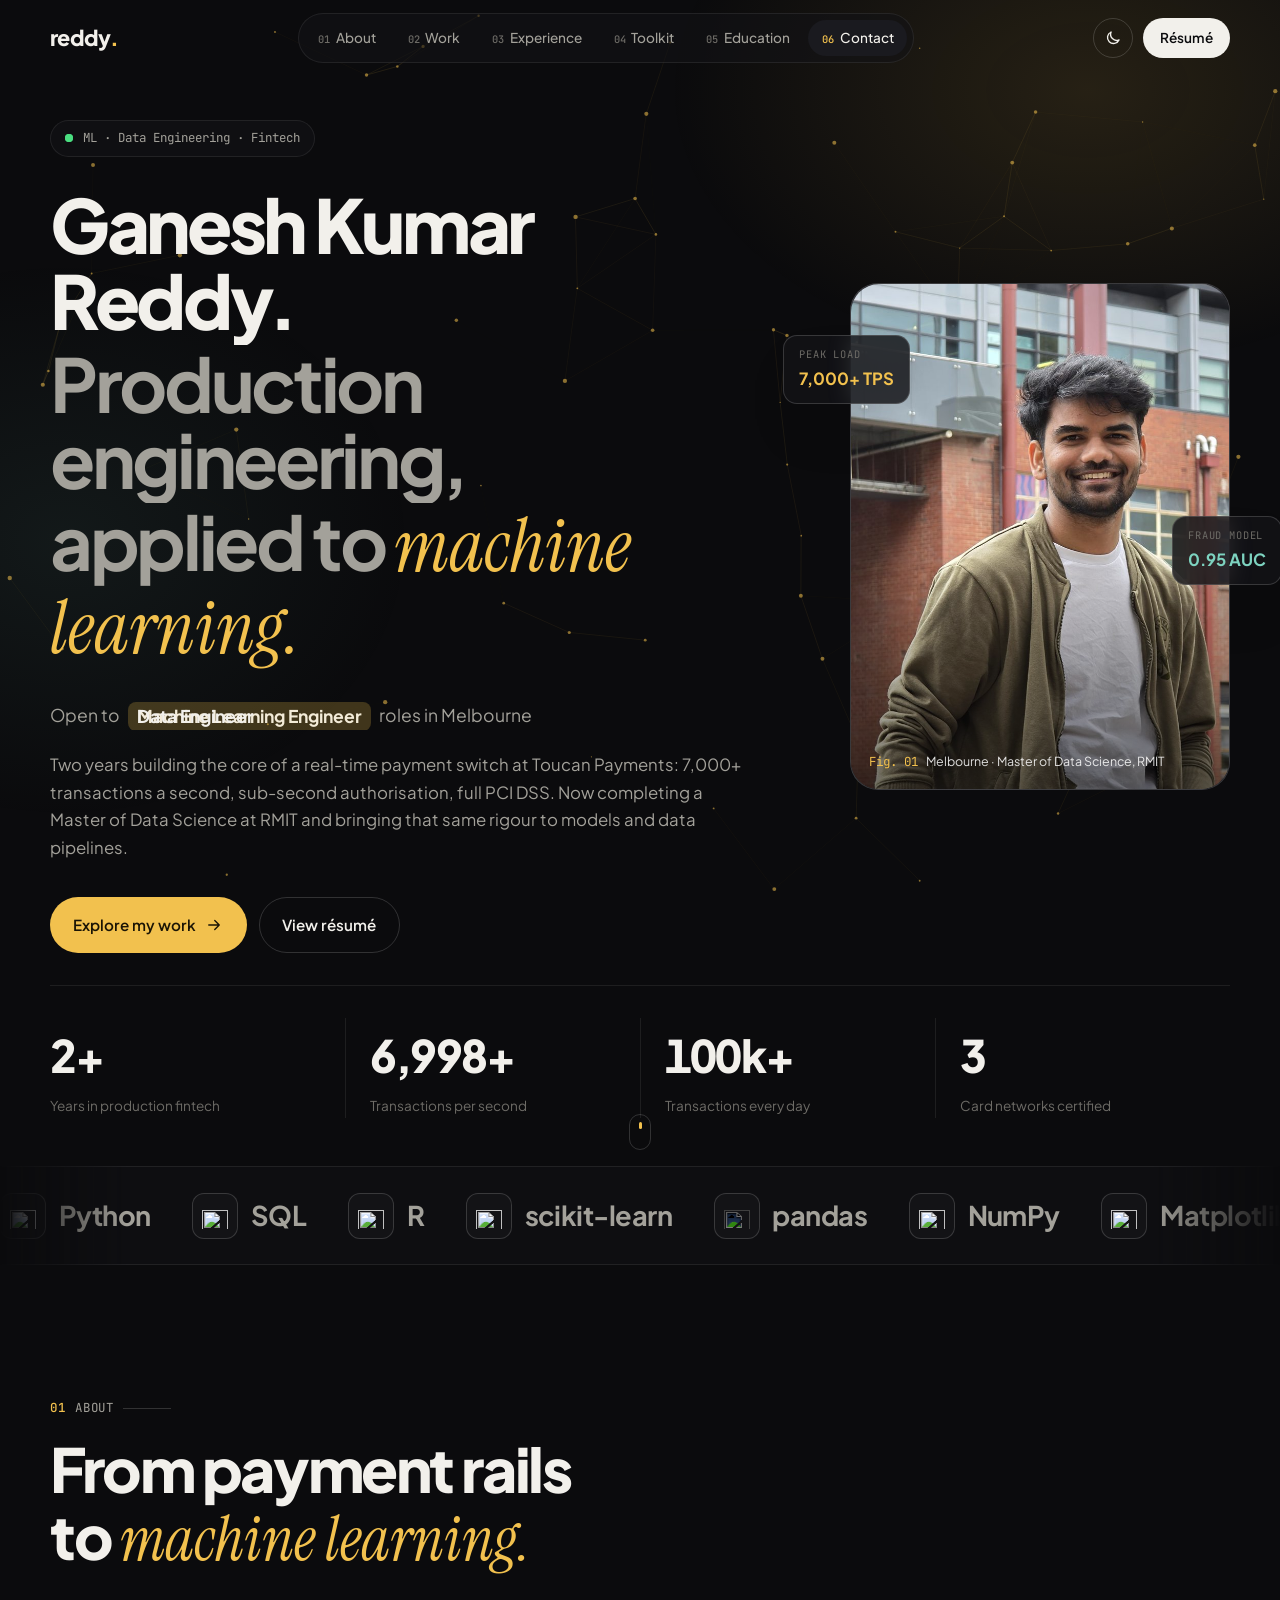
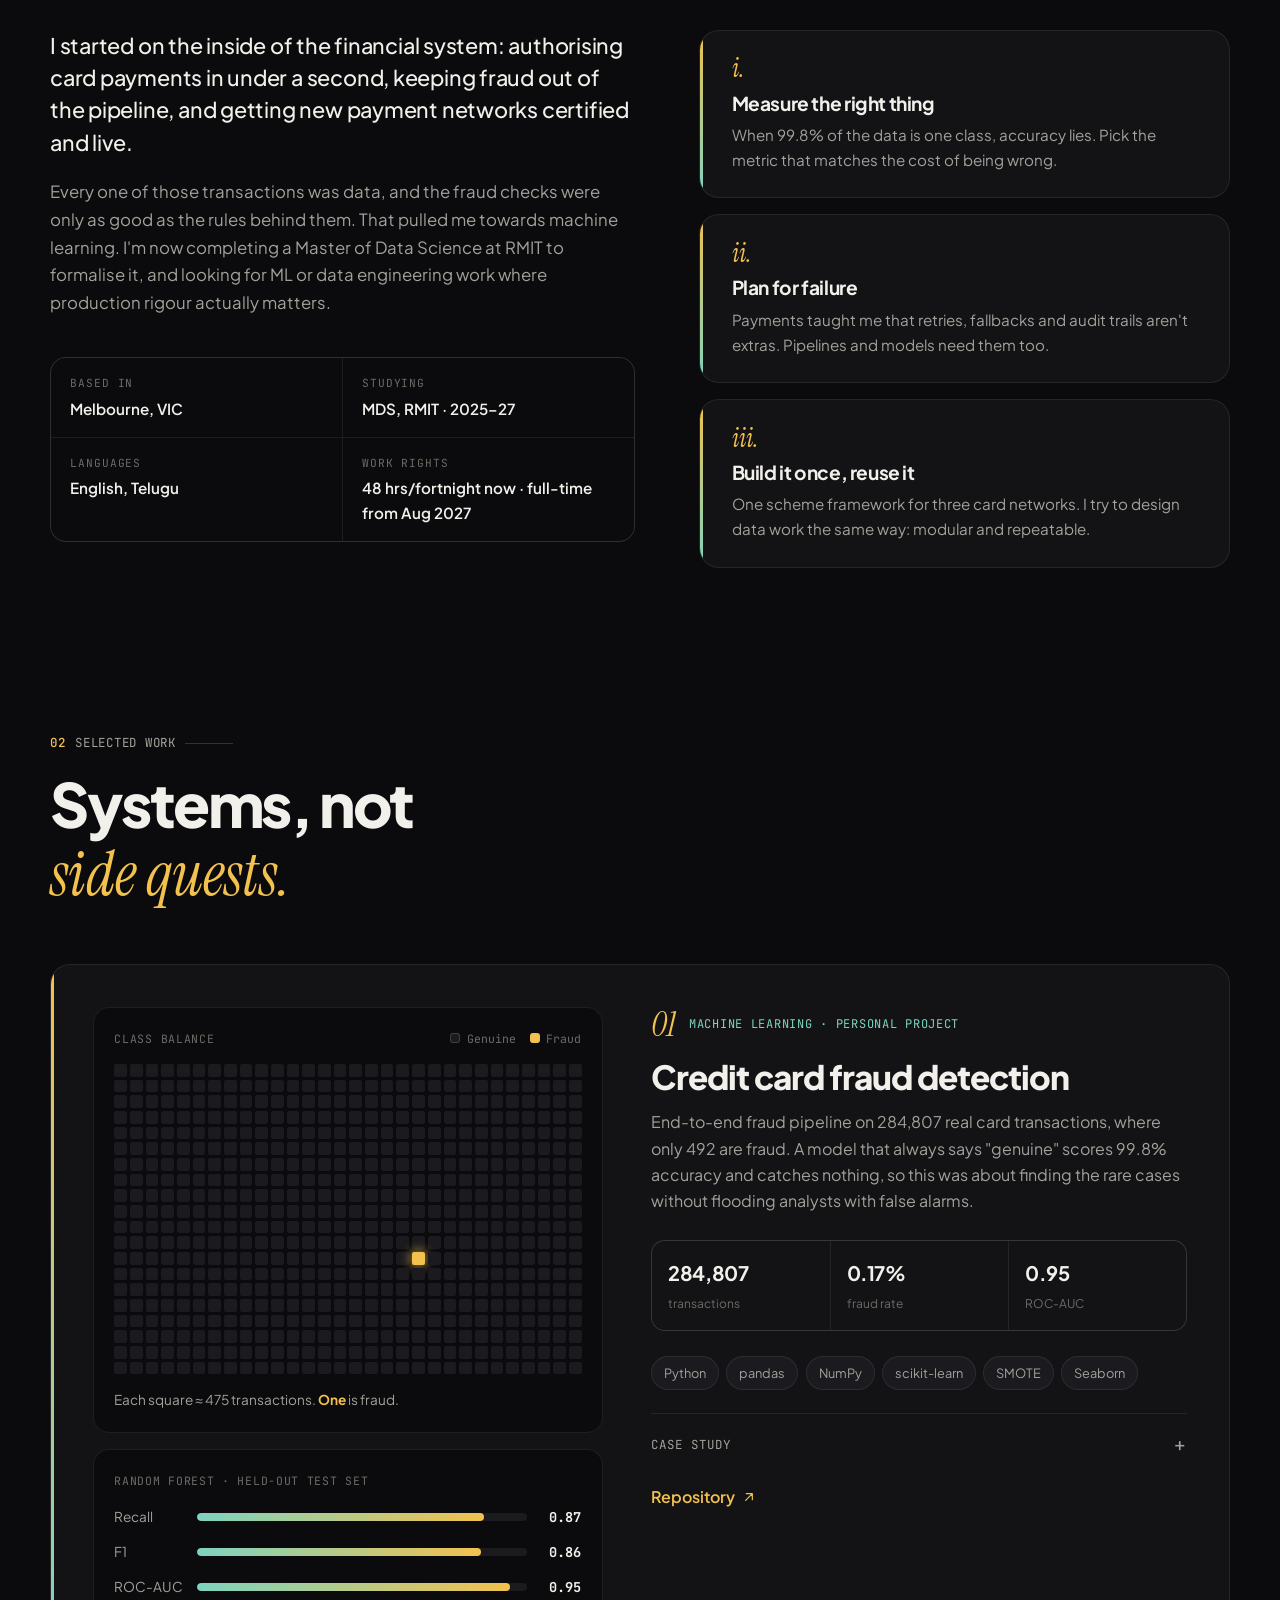
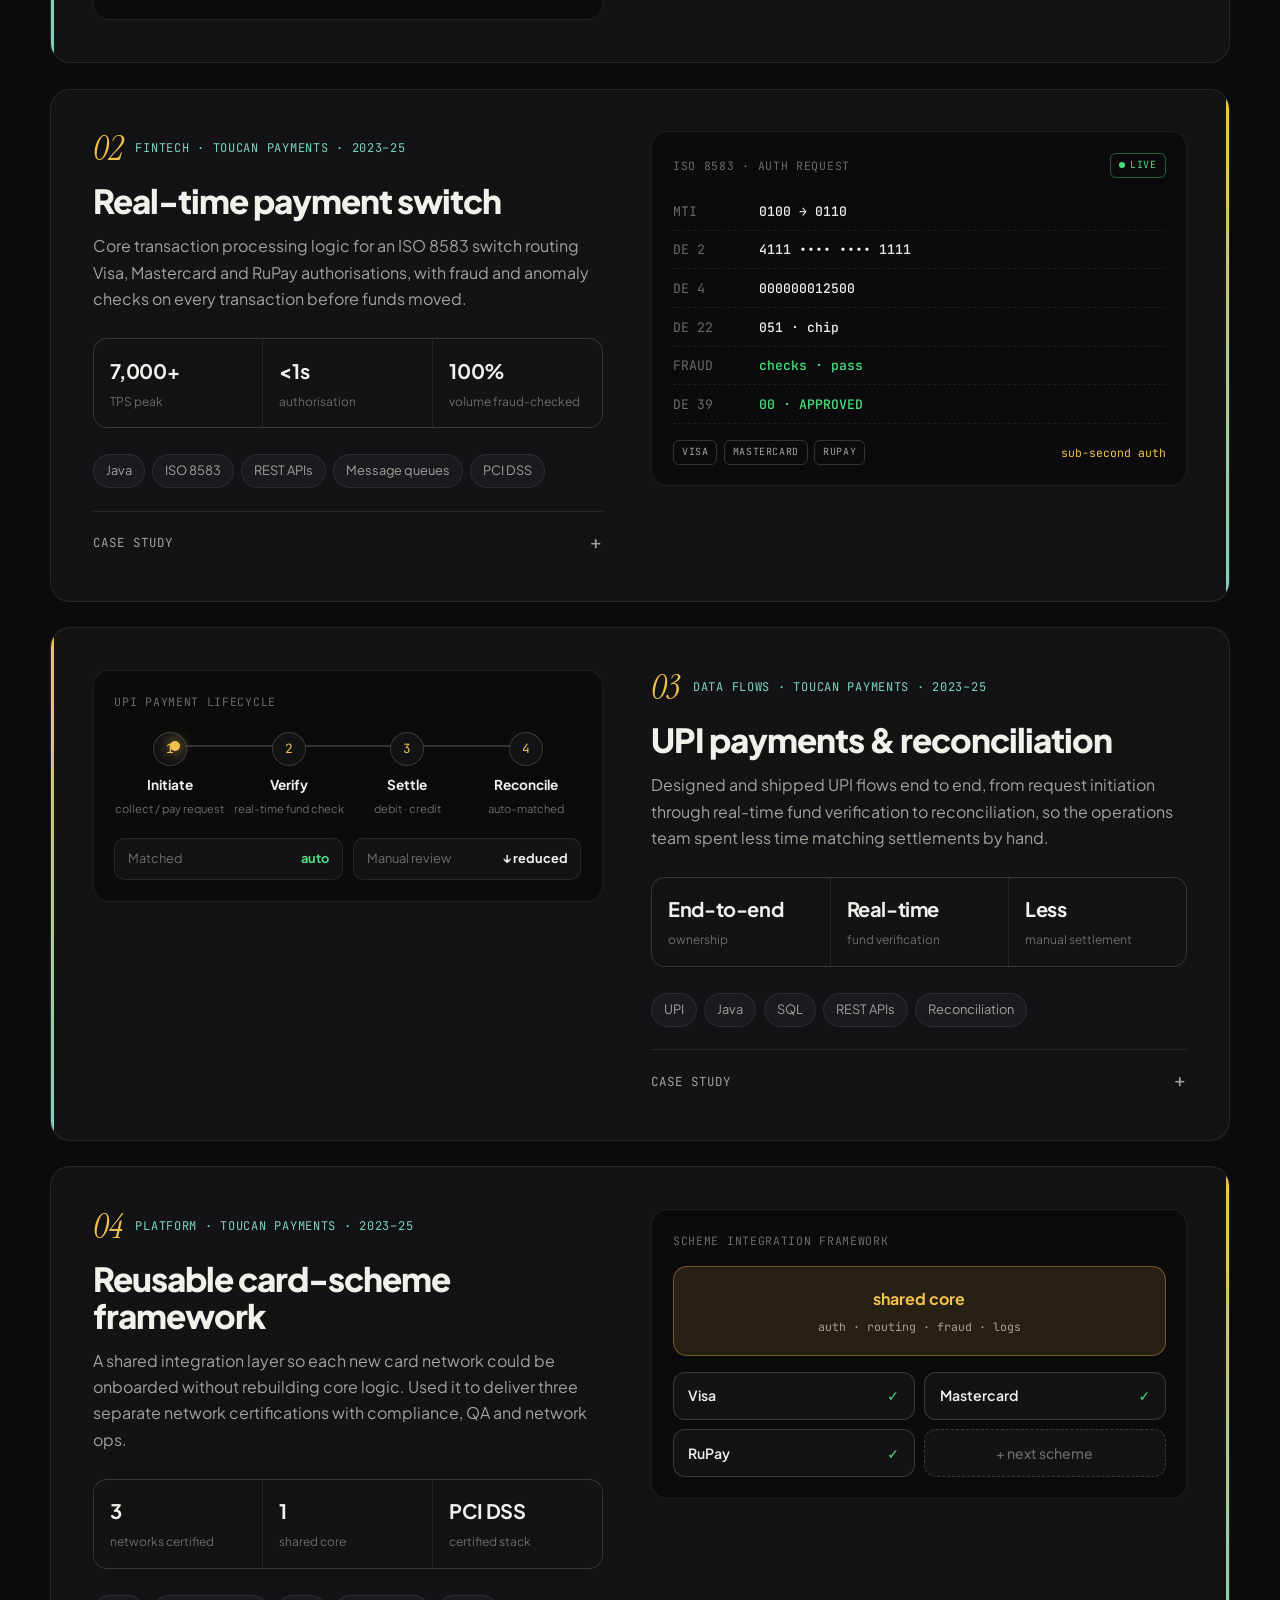
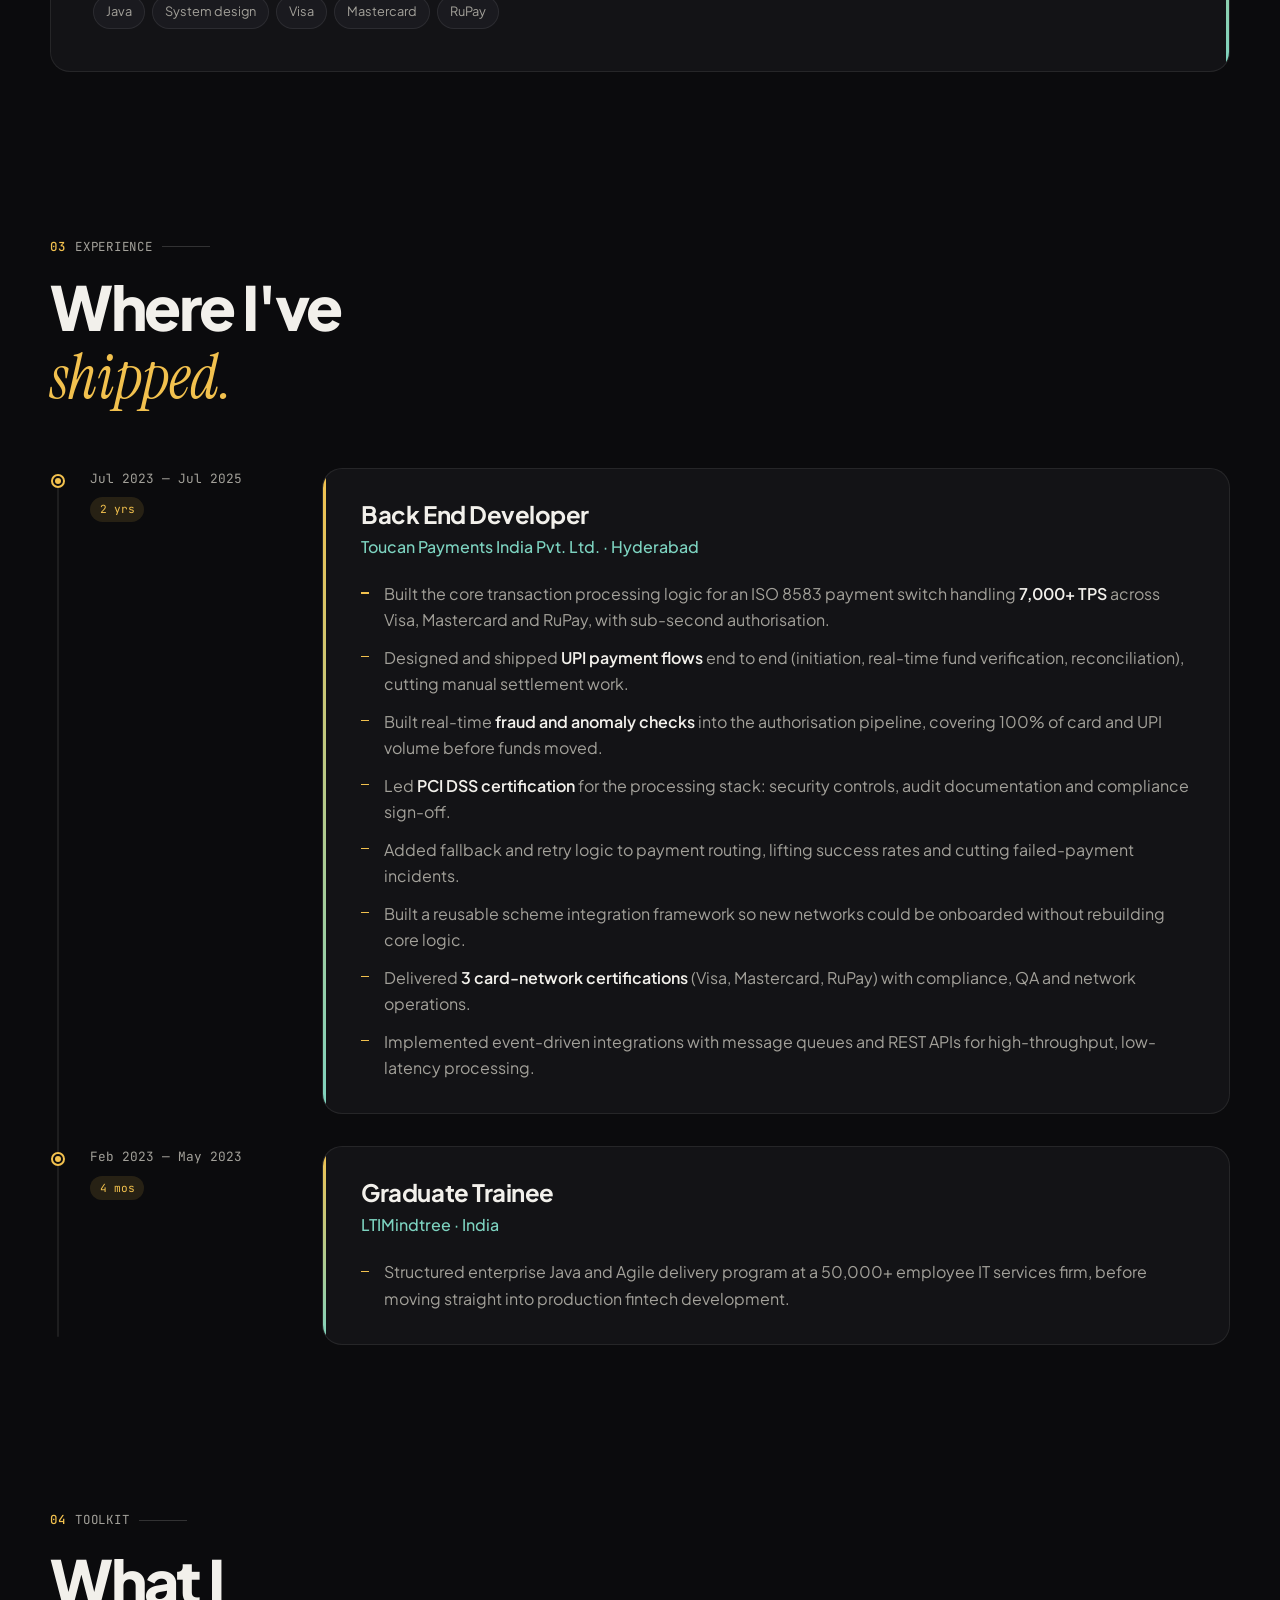
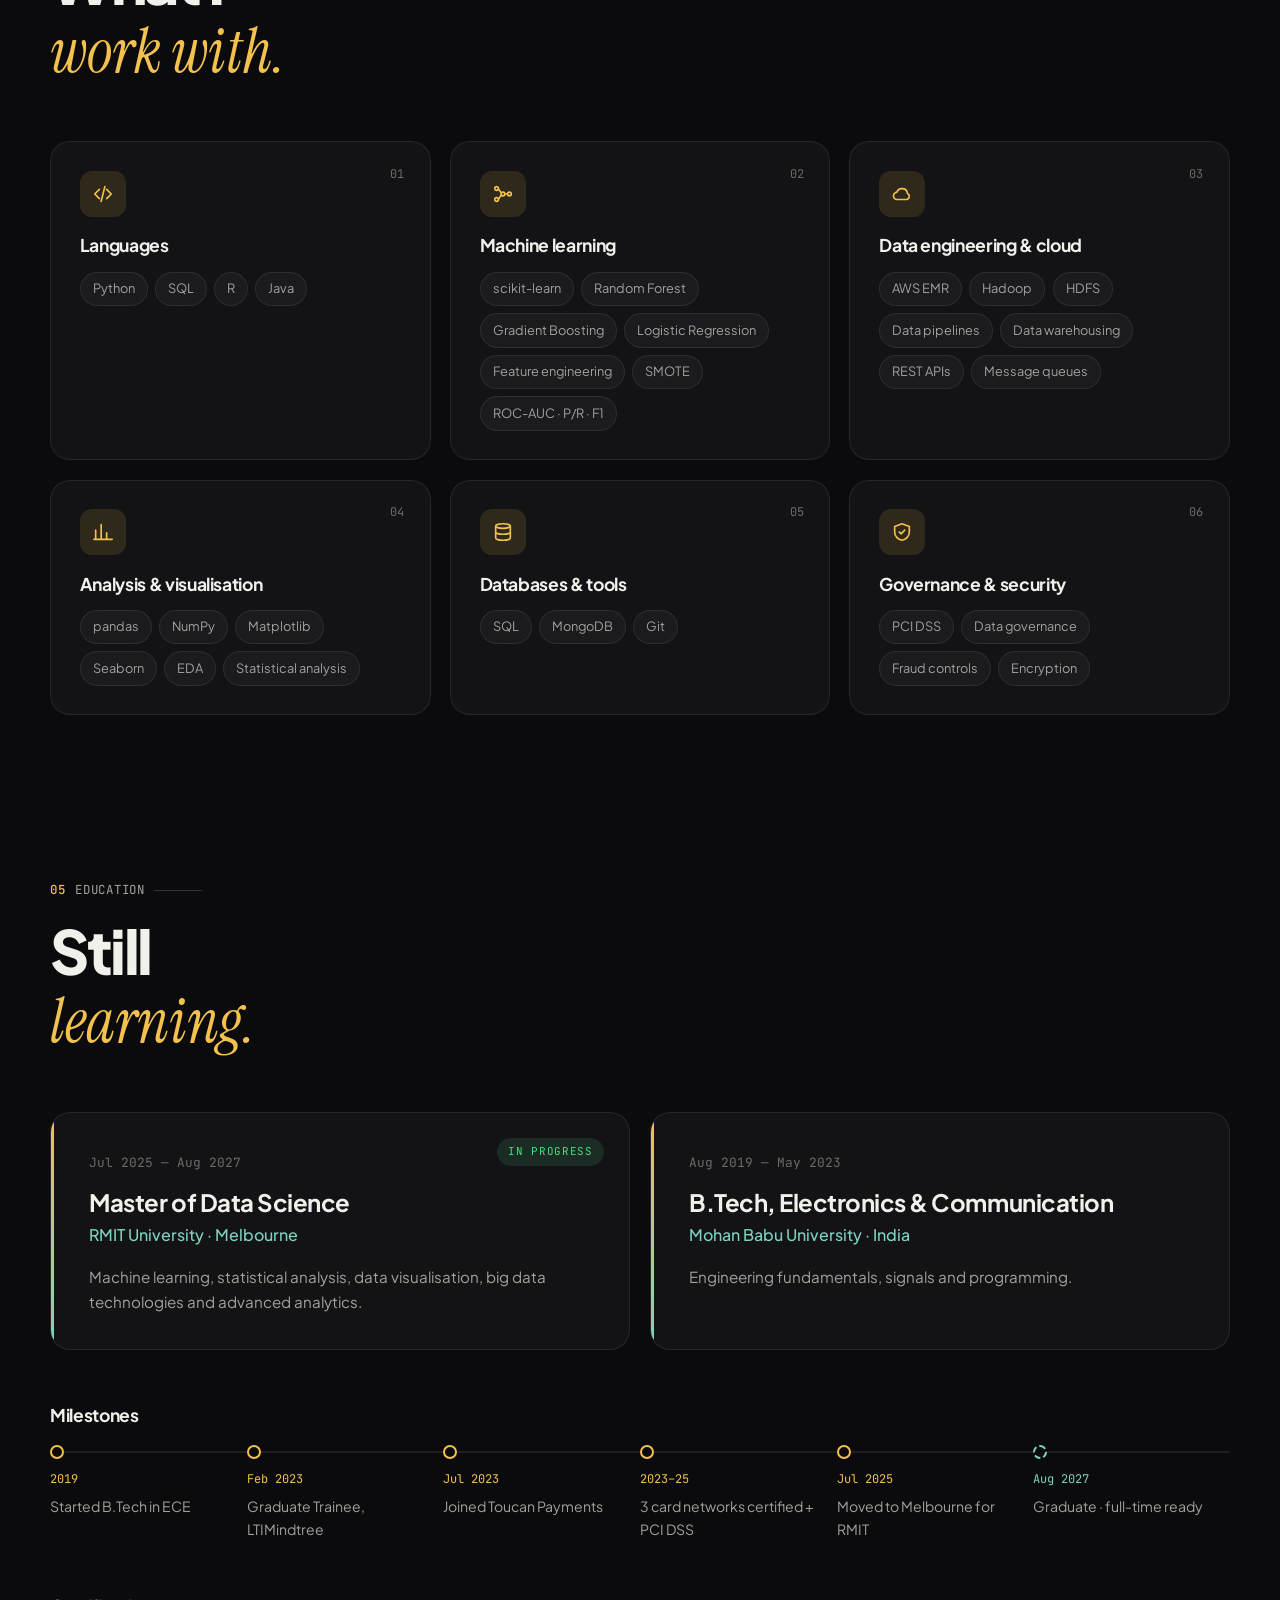
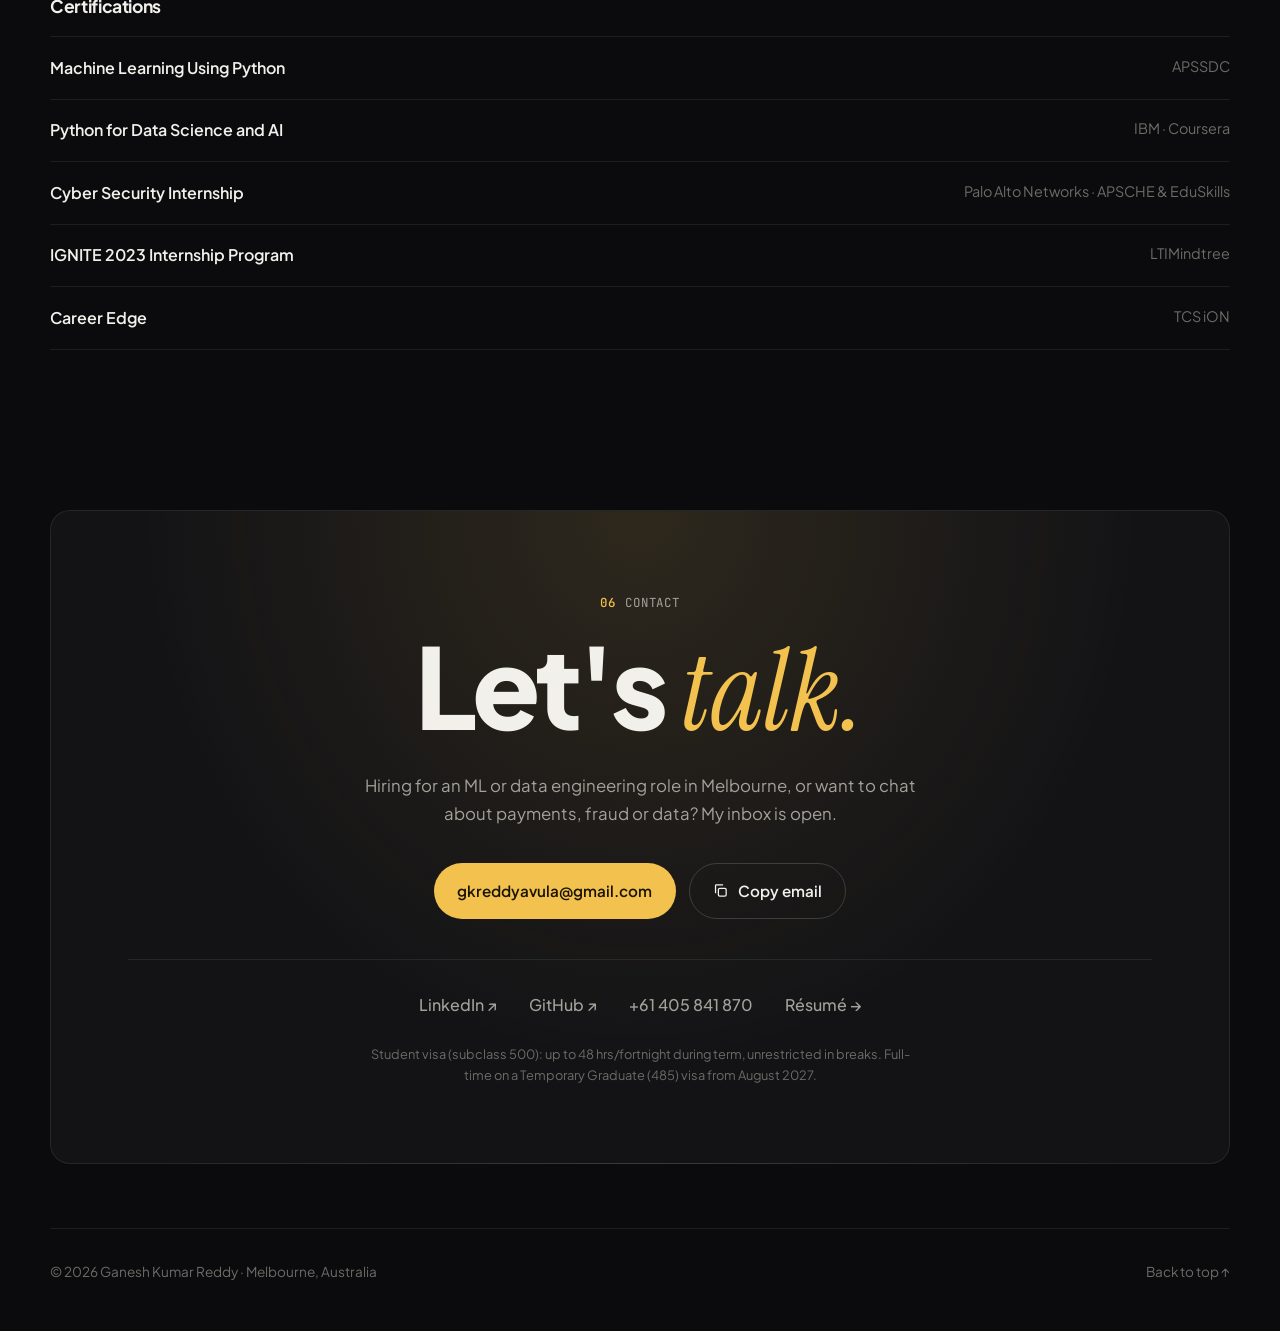
==== commit 4ec031fd: "updated portfolio" ====
--- a/index.html
+++ b/index.html
@@ -1,283 +1,626 @@
 <!DOCTYPE html>
 <html lang="en" data-theme="dark">
 <head>
-<meta charset="UTF-8">
-<meta name="viewport" content="width=device-width, initial-scale=1.0">
-<title>Ganesh Kumar Reddy — Portfolio</title>
-<meta name="description" content="Fintech backend engineer turned data scientist. Case studies and background for Data Engineer, Data Analyst, ML Engineer, and Data Scientist roles in Australia.">
-<link rel="icon" href="data:image/svg+xml,%3Csvg xmlns='http://www.w3.org/2000/svg' viewBox='0 0 64 64'%3E%3Crect width='64' height='64' rx='14' fill='%230B141C'/%3E%3Ctext x='32' y='43' font-family='Georgia,serif' font-size='30' font-weight='700' fill='%23E8A33D' text-anchor='middle'%3EG%3C/text%3E%3C/svg%3E">
-<link rel="preconnect" href="https://fonts.googleapis.com">
-<link rel="stylesheet" href="https://fonts.googleapis.com/css2?family=IBM+Plex+Serif:wght@400;500;600;700&family=IBM+Plex+Sans:wght@400;500;600;700&family=IBM+Plex+Mono:wght@400;500;600&family=Caveat:wght@600;700&display=swap">
-<link rel="stylesheet" href="styles.css">
+  <meta charset="UTF-8">
+  <meta name="viewport" content="width=device-width, initial-scale=1.0">
+
+  <title>Ganesh Kumar Reddy · ML &amp; Data Engineer</title>
+  <meta name="description" content="Ganesh Kumar Reddy, Machine Learning and Data Engineer in Melbourne. Two years building real-time payment systems at 7,000+ TPS, now completing a Master of Data Science at RMIT University.">
+
+  <link rel="icon" href="data:image/svg+xml,%3Csvg xmlns='http://www.w3.org/2000/svg' viewBox='0 0 32 32'%3E%3Crect width='32' height='32' rx='8' fill='%23f2c14e'/%3E%3Ctext x='16' y='22' font-family='Georgia,serif' font-style='italic' font-size='17' fill='%231a1405' text-anchor='middle'%3Eg%3C/text%3E%3C/svg%3E">
+
+  <link rel="preconnect" href="https://fonts.googleapis.com">
+  <link rel="preconnect" href="https://fonts.gstatic.com" crossorigin>
+  <link href="https://fonts.googleapis.com/css2?family=Instrument+Serif:ital@0;1&family=JetBrains+Mono:wght@400;500&family=Plus+Jakarta+Sans:wght@400;500;600;700;800&display=swap" rel="stylesheet">
+
+  <link rel="stylesheet" href="styles.css">
+
+  <script>
+    try {
+      var t = localStorage.getItem('theme');
+      if (t === 'light' || t === 'dark') document.documentElement.setAttribute('data-theme', t);
+    } catch (e) {}
+  </script>
 </head>
+
 <body>
 
+  <a class="skip-link" href="#about">Skip to content</a>
+
   <canvas id="bg-canvas" aria-hidden="true"></canvas>
-  <div class="grain" aria-hidden="true"></div>
-  <div class="cursor-ring" id="cursorRing" aria-hidden="true"><span class="cursor-label" id="cursorLabel"></span></div>
-  <div class="scroll-progress" aria-hidden="true"><div id="scrollProgressBar"></div></div>
-
-  <!-- Command palette -->
-  <div class="cmdk-overlay" id="cmdkOverlay" hidden>
-    <div class="cmdk-panel" role="dialog" aria-modal="true" aria-label="Command palette">
-      <div class="cmdk-input-row">
-        <span class="cmdk-icon">/</span>
-        <input id="cmdkInput" type="text" placeholder="Jump to a section, or search an action..." autocomplete="off">
-        <kbd>Esc</kbd>
-      </div>
-      <ul id="cmdkList" class="cmdk-list"></ul>
-    </div>
+  <div class="bg-glow" aria-hidden="true"></div>
+  <div class="scroll-progress" aria-hidden="true"><span id="scroll-bar"></span></div>
+  <div class="cursor" aria-hidden="true">
+    <span class="cursor-blob"></span>
+    <span class="cursor-label"></span>
   </div>
 
-  <header class="topbar">
-    <div class="topbar-inner">
-      <button class="wordmark" id="paletteOpenWordmark" type="button" aria-label="Open command palette">G&nbsp;&middot;&nbsp;K&nbsp;&middot;&nbsp;R</button>
-      <nav class="quicknav">
-        <a href="#work">Experience</a>
-        <a href="#projects">Case studies</a>
-        <a href="#skills">Skills</a>
-        <a href="#contact">Contact</a>
+  <!-- ============ NAV ============ -->
+  <header class="nav" id="nav">
+    <div class="container nav-inner">
+      <a href="#top" class="logo" aria-label="Ganesh Kumar Reddy, back to top">reddy<span>.</span></a>
+
+      <nav class="nav-links" id="nav-links" aria-label="Main">
+        <a href="#about"><span>01</span>About</a>
+        <a href="#work"><span>02</span>Work</a>
+        <a href="#experience"><span>03</span>Experience</a>
+        <a href="#toolkit"><span>04</span>Toolkit</a>
+        <a href="#education"><span>05</span>Education</a>
+        <a href="#contact"><span>06</span>Contact</a>
       </nav>
-      <div class="topbar-actions">
-        <span class="status-badge"><span class="dot"></span>Open to work</span>
-        <button id="themeToggle" type="button" class="icon-btn" aria-label="Toggle color theme">
-          <svg id="themeIconMoon" viewBox="0 0 24 24" width="16" height="16"><path fill="currentColor" d="M21 12.79A9 9 0 1 1 11.21 3 7 7 0 0 0 21 12.79z"/></svg>
-          <svg id="themeIconSun" viewBox="0 0 24 24" width="16" height="16" hidden><path fill="currentColor" d="M12 4.5a1 1 0 0 1-1-1V2a1 1 0 0 1 2 0v1.5a1 1 0 0 1-1 1zm0 15a1 1 0 0 1 1 1V22a1 1 0 0 1-2 0v-1.5a1 1 0 0 1 1-1zM4.5 11H2a1 1 0 0 0 0 2h2.5a1 1 0 0 0 0-2zM22 11h-2.5a1 1 0 0 0 0 2H22a1 1 0 0 0 0-2zM5.64 4.93a1 1 0 0 0-1.41 1.41l1.06 1.06a1 1 0 0 0 1.41-1.41zm12.73 12.73a1 1 0 0 0-1.41 1.41l1.06 1.06a1 1 0 0 0 1.41-1.41zM18.36 4.93l-1.06 1.06a1 1 0 1 0 1.41 1.41l1.06-1.06a1 1 0 0 0-1.41-1.41zM6.7 17.66l-1.06 1.06a1 1 0 1 0 1.41 1.41l1.06-1.06a1 1 0 0 0-1.41-1.41zM12 7a5 5 0 1 0 5 5 5 5 0 0 0-5-5z"/></svg>
+
+      <div class="nav-actions">
+        <button class="icon-btn" id="theme-toggle" type="button" aria-label="Switch colour theme">
+          <svg class="i-moon" viewBox="0 0 24 24" aria-hidden="true"><path d="M20 14.5A8 8 0 0 1 9.5 4a8 8 0 1 0 10.5 10.5Z"/></svg>
+          <svg class="i-sun" viewBox="0 0 24 24" aria-hidden="true"><circle cx="12" cy="12" r="4"/><path d="M12 2v2M12 20v2M2 12h2M20 12h2M4.9 4.9l1.4 1.4M17.7 17.7l1.4 1.4M4.9 19.1l1.4-1.4M17.7 6.3l1.4-1.4"/></svg>
         </button>
-        <button id="paletteBtn" class="cmdk-btn" type="button" aria-label="Open command palette"><kbd>&#8984;</kbd><kbd>K</kbd></button>
+        <a href="resume.html" class="btn btn-small magnetic">Résumé</a>
+        <button class="menu-btn" id="menu-btn" type="button" aria-label="Open menu" aria-expanded="false">
+          <span></span><span></span>
+        </button>
       </div>
     </div>
   </header>
 
-  <main class="page">
-
-    <section class="hero" id="top">
-      <div class="avatar-wrap">
-        <div class="orbit" aria-hidden="true">
-          <span class="orbit-ring orbit-ring-outer"></span>
-          <span class="orbit-ring orbit-ring-inner"></span>
-          <span class="orbit-dot orbit-dot-1"></span>
-          <span class="orbit-dot orbit-dot-2"></span>
-        </div>
-        <div class="avatar" aria-hidden="true">GKR</div>
-      </div>
-      <span class="status-pill"><span class="dot"></span>Open to work</span>
-      <p class="hero-greet">Hey, I'm <span class="script">Ganesh</span> <span class="wave" aria-hidden="true">&#128075;</span></p>
-      <span class="eyebrow" id="greeting">Melbourne, VIC</span>
-      <h1>Ganesh Kumar <span class="accent-text">Reddy<svg class="marker" viewBox="0 0 220 44" preserveAspectRatio="none" aria-hidden="true"><path d="M4 30 C 40 42, 90 8, 130 22 C 160 32, 190 14, 216 26" /></svg></span></h1>
-      <p class="hero-role"><span id="typewriter"></span><span class="caret" aria-hidden="true">|</span></p>
-      <p class="hero-lede">Two years building real-time payment systems that never stopped moving. Now applying that same discipline for reliability, security, and scale to machine learning and data engineering, while completing a Master of Data Science at RMIT University.</p>
-      <div class="hero-actions">
-        <a class="btn-primary" href="mailto:gkreddyavula@gmail.com">Get in touch</a>
-        <a class="btn-ghost" href="#projects">View case studies &rarr;</a>
-      </div>
+  <main id="top">
+
+    <!-- ============ HERO ============ -->
+    <section class="hero container">
+      <div class="hero-copy">
+        <p class="hero-eyebrow reveal-load" style="--d:0">
+          <span class="live-dot"></span>
+          ML · Data Engineering · Fintech
+        </p>
+
+        <h1 class="hero-title">
+          <span class="line"><span style="--d:1">Ganesh Kumar Reddy.</span></span>
+          <span class="line"><span style="--d:2" class="muted">Production engineering,</span></span>
+          <span class="line"><span style="--d:3" class="muted">applied to <em>machine learning.</em></span></span>
+        </h1>
+
+        <p class="hero-role reveal-load" style="--d:4">
+          Open to
+          <span class="role-rotator" id="role-rotator" aria-live="polite">
+            <span class="is-active">Machine Learning Engineer</span>
+            <span>Data Engineer</span>
+            <span>Data Scientist</span>
+            <span>Data Analyst</span>
+          </span>
+          roles in Melbourne
+        </p>
+
+        <p class="hero-lede reveal-load" style="--d:5">
+          Two years building the core of a real-time payment switch at Toucan
+          Payments: 7,000+ transactions a second, sub-second authorisation, full
+          PCI DSS. Now completing a Master of Data Science at RMIT and bringing
+          that same rigour to models and data pipelines.
+        </p>
+
+        <div class="hero-cta reveal-load" style="--d:6">
+          <a href="#work" class="btn btn-primary magnetic">
+            Explore my work
+            <svg viewBox="0 0 24 24" aria-hidden="true"><path d="M5 12h14M13 6l6 6-6 6"/></svg>
+          </a>
+          <a href="resume.html" class="btn btn-ghost magnetic">View résumé</a>
+        </div>
+      </div>
+
+      <div class="hero-visual reveal-load" style="--d:3">
+        <figure class="portrait tilt" data-cursor="Hi!">
+          <div class="portrait-photo">
+            <div class="portrait-fallback" aria-hidden="true">GK</div>
+            <img src="images/profile.jpg" alt="Ganesh Kumar Reddy, smiling, outside a red-brick building in Melbourne" width="900" height="1200" onerror="this.remove()">
+          </div>
+
+          <div class="float-chip chip-a">
+            <span class="chip-k">Peak load</span>
+            <span class="chip-v">7,000+ TPS</span>
+          </div>
+          <div class="float-chip chip-b">
+            <span class="chip-k">Fraud model</span>
+            <span class="chip-v">0.95 AUC</span>
+          </div>
+          <figcaption class="portrait-cap">
+            <span>Fig. 01</span> Melbourne · Master of Data Science, RMIT
+          </figcaption>
+        </figure>
+      </div>
+
+      <div class="hero-stats reveal-load" style="--d:7">
+        <div class="stat">
+          <span class="stat-num"><span class="count" data-target="2">0</span>+</span>
+          <span class="stat-label">Years in production fintech</span>
+        </div>
+        <div class="stat">
+          <span class="stat-num"><span class="count" data-target="7000">0</span>+</span>
+          <span class="stat-label">Transactions per second</span>
+        </div>
+        <div class="stat">
+          <span class="stat-num"><span class="count" data-target="100">0</span>k+</span>
+          <span class="stat-label">Transactions every day</span>
+        </div>
+        <div class="stat">
+          <span class="stat-num"><span class="count" data-target="3">0</span></span>
+          <span class="stat-label">Card networks certified</span>
+        </div>
+      </div>
+
+      <a href="#about" class="scroll-cue" aria-label="Scroll to about"><span></span></a>
     </section>
 
-    <section class="snapshot" id="snapshot">
-      <div class="bento">
-
-        <div class="bento-card stat-card stat-card-lg stat-tps" data-spot data-cursor="TPS">
-          <div class="card-icon">
-            <svg viewBox="0 0 20 20" fill="none"><path d="M2 15 L7 9 L10.5 12 L18 4" stroke="currentColor" stroke-width="1.6" stroke-linecap="round" stroke-linejoin="round"/><path d="M13 4h5v5" stroke="currentColor" stroke-width="1.6" stroke-linecap="round" stroke-linejoin="round"/></svg>
-          </div>
-          <span class="k">Peak throughput</span>
-          <div class="stat-value"><span class="v" data-target="7000" data-decimals="0">0</span><span class="suffix">+ TPS</span></div>
-          <svg class="spark" viewBox="0 0 160 36" preserveAspectRatio="none" aria-hidden="true"><path d="M0 26 L18 24 L34 28 L50 14 L66 18 L82 8 L98 16 L114 6 L130 12 L146 4 L160 9" /></svg>
-        </div>
-
-        <div class="bento-card stat-card stat-card-lg stat-volume" data-spot data-cursor="Scale">
-          <div class="card-icon">
-            <svg viewBox="0 0 20 20" fill="none"><path d="M10 2 L10 18 M4 6 L10 2 L16 6" stroke="currentColor" stroke-width="1.6" stroke-linecap="round" stroke-linejoin="round"/><rect x="3" y="9" width="14" height="8" rx="1.5" stroke="currentColor" stroke-width="1.6"/></svg>
-          </div>
-          <span class="k">Daily transaction volume</span>
-          <div class="stat-value"><span class="v" data-target="100000" data-decimals="0">0</span><span class="suffix">+</span></div>
-          <svg class="spark" viewBox="0 0 160 36" preserveAspectRatio="none" aria-hidden="true"><path d="M0 20 L18 22 L34 12 L50 18 L66 10 L82 14 L98 6 L114 12 L130 5 L146 10 L160 3" /></svg>
-        </div>
-
-        <div class="bento-card stat-card stat-precision" data-spot data-cursor="ML">
-          <span class="k">Fraud model precision</span>
-          <div class="stat-value"><span class="v" data-target="99.8" data-decimals="1">0</span><span class="suffix">%</span></div>
-        </div>
-
-        <div class="bento-card stat-card stat-roc" data-spot data-cursor="ML">
-          <span class="k">Fraud model ROC&#8209;AUC</span>
-          <div class="stat-value"><span class="v" data-target="0.95" data-decimals="2">0</span><span class="suffix"></span></div>
-        </div>
-
-        <div class="bento-card ticker-card" data-spot>
-          <span class="k">Toolkit</span>
-          <div class="marquee">
-            <div class="marquee-track">
-              <span>PYTHON</span><span>SQL</span><span>SCIKIT&#8209;LEARN</span><span>PANDAS</span><span>NUMPY</span><span>AWS EMR</span><span>HADOOP</span><span>ISO 8583</span><span>REST APIs</span><span>PCI DSS</span><span>MONGODB</span><span>JAVA</span>
-              <span>PYTHON</span><span>SQL</span><span>SCIKIT&#8209;LEARN</span><span>PANDAS</span><span>NUMPY</span><span>AWS EMR</span><span>HADOOP</span><span>ISO 8583</span><span>REST APIs</span><span>PCI DSS</span><span>MONGODB</span><span>JAVA</span>
-            </div>
-          </div>
-        </div>
-
-        <!-- <div class="bento-card heatmap-card" data-spot>
-          <div class="heatmap-head">
-            <span class="k">Build activity</span>
-            <span class="heatmap-legend">Less <span class="sq l0"></span><span class="sq l1"></span><span class="sq l2"></span><span class="sq l3"></span><span class="sq l4"></span> More</span>
-          </div>
-          <div class="heatmap-scroll"><div class="heatmap" id="heatmap"></div></div>
-          <p class="heatmap-note">Placeholder activity data &middot; swap in a real GitHub calendar once the repo is public (see README)</p>
-        </div> -->
-
+    <!-- ============ MARQUEE ============ -->
+    <!-- Logos: Devicon (MIT) via jsDelivr. The track is duplicated by script.js for a seamless loop. -->
+    <div class="marquee" aria-label="Tools I use">
+      <ul class="marquee-track" id="marquee-track">
+        <li><span class="mq-icon"><img src="https://cdn.jsdelivr.net/npm/devicon@2.16.0/icons/python/python-original.svg" alt="" width="26" height="26"></span>Python</li>
+        <li><span class="mq-icon"><img src="https://cdn.jsdelivr.net/npm/devicon@2.16.0/icons/azuresqldatabase/azuresqldatabase-original.svg" alt="" width="26" height="26"></span>SQL</li>
+        <li><span class="mq-icon"><img src="https://cdn.jsdelivr.net/npm/devicon@2.16.0/icons/r/r-original.svg" alt="" width="26" height="26"></span>R</li>
+        <li><span class="mq-icon"><img src="https://cdn.jsdelivr.net/npm/devicon@2.16.0/icons/scikitlearn/scikitlearn-original.svg" alt="" width="26" height="26"></span>scikit-learn</li>
+        <li><span class="mq-icon"><img class="inv" src="https://cdn.jsdelivr.net/npm/devicon@2.16.0/icons/pandas/pandas-original.svg" alt="" width="26" height="26"></span>pandas</li>
+        <li><span class="mq-icon"><img src="https://cdn.jsdelivr.net/npm/devicon@2.16.0/icons/numpy/numpy-original.svg" alt="" width="26" height="26"></span>NumPy</li>
+        <li><span class="mq-icon"><img src="https://cdn.jsdelivr.net/npm/devicon@2.16.0/icons/matplotlib/matplotlib-original.svg" alt="" width="26" height="26"></span>Matplotlib</li>
+        <li><span class="mq-icon"><img class="inv" src="https://cdn.jsdelivr.net/npm/devicon@2.16.0/icons/amazonwebservices/amazonwebservices-original-wordmark.svg" alt="" width="26" height="26"></span>AWS EMR</li>
+        <li><span class="mq-icon"><img src="https://cdn.jsdelivr.net/npm/devicon@2.16.0/icons/hadoop/hadoop-original.svg" alt="" width="26" height="26"></span>Hadoop</li>
+        <li><span class="mq-icon"><img src="https://cdn.jsdelivr.net/npm/devicon@2.16.0/icons/mongodb/mongodb-original.svg" alt="" width="26" height="26"></span>MongoDB</li>
+        <li><span class="mq-icon"><img src="https://cdn.jsdelivr.net/npm/devicon@2.16.0/icons/java/java-original.svg" alt="" width="26" height="26"></span>Java</li>
+        <li><span class="mq-icon"><img src="https://cdn.jsdelivr.net/npm/devicon@2.16.0/icons/git/git-original.svg" alt="" width="26" height="26"></span>Git</li>
+        <li><span class="mq-icon mq-svg"><svg viewBox="0 0 24 24" aria-hidden="true"><rect x="2.5" y="5" width="19" height="14" rx="2.5"/><path d="M2.5 9.5h19M6 15h4"/></svg></span>ISO 8583</li>
+        <li><span class="mq-icon mq-svg"><svg viewBox="0 0 24 24" aria-hidden="true"><path d="M4 8h13l-3-3M20 16H7l3 3"/></svg></span>UPI</li>
+        <li><span class="mq-icon mq-svg"><svg viewBox="0 0 24 24" aria-hidden="true"><path d="M12 3 4 6v6c0 4.5 3.4 8.2 8 9 4.6-.8 8-4.5 8-9V6l-8-3Z"/><rect x="9" y="11" width="6" height="5" rx="1"/><path d="M10 11V9.5a2 2 0 0 1 4 0V11"/></svg></span>PCI DSS</li>
+      </ul>
+    </div>
+
+    <!-- ============ ABOUT ============ -->
+    <section class="section container" id="about">
+      <div class="section-head reveal">
+        <span class="section-num"><b>01</b> About</span>
+        <h2>From payment rails<br>to <em>machine learning.</em></h2>
+      </div>
+
+      <div class="about-grid">
+        <div class="about-text reveal slide-l">
+          <p class="lead">
+            I started on the inside of the financial system: authorising card
+            payments in under a second, keeping fraud out of the pipeline, and
+            getting new payment networks certified and live.
+          </p>
+          <p>
+            Every one of those transactions was data, and the fraud checks were
+            only as good as the rules behind them. That pulled me towards machine
+            learning. I'm now completing a Master of Data Science at RMIT to
+            formalise it, and looking for ML or data engineering work where
+            production rigour actually matters.
+          </p>
+
+          <dl class="facts">
+            <div><dt>Based in</dt><dd>Melbourne, VIC</dd></div>
+            <div><dt>Studying</dt><dd>MDS, RMIT · 2025–27</dd></div>
+            <div><dt>Languages</dt><dd>English, Telugu</dd></div>
+            <div><dt>Work rights</dt><dd>48 hrs/fortnight now · full-time from Aug 2027</dd></div>
+          </dl>
+        </div>
+
+        <div class="principles">
+          <article class="principle card edge reveal slide-r" style="--d:0">
+            <span class="principle-num">i.</span>
+            <h3>Measure the right thing</h3>
+            <p>When 99.8% of the data is one class, accuracy lies. Pick the metric that matches the cost of being wrong.</p>
+          </article>
+          <article class="principle card edge reveal slide-r" style="--d:1">
+            <span class="principle-num">ii.</span>
+            <h3>Plan for failure</h3>
+            <p>Payments taught me that retries, fallbacks and audit trails aren't extras. Pipelines and models need them too.</p>
+          </article>
+          <article class="principle card edge reveal slide-r" style="--d:2">
+            <span class="principle-num">iii.</span>
+            <h3>Build it once, reuse it</h3>
+            <p>One scheme framework for three card networks. I try to design data work the same way: modular and repeatable.</p>
+          </article>
+        </div>
       </div>
     </section>
 
-    <section class="about" id="about">
-      <span class="section-tag">Field notes</span>
-      <h2>How I got here</h2>
-      <p>I started my career on the inside of the financial system: authorising card payments in under a second, keeping fraud out of the pipeline, and getting new payment networks certified and live. That work left me with a stubborn respect for correctness under load, and a real curiosity about what the transaction data itself could predict.</p>
-      <p>I'm now pairing that production background with a Master of Data Science, building models and pipelines held to the same bar as the systems I used to ship: tested, evaluated properly, and built to be trusted.</p>
+    <!-- ============ WORK ============ -->
+    <section class="section container" id="work">
+      <div class="section-head reveal">
+        <span class="section-num"><b>02</b> Selected work</span>
+        <h2>Systems, not<br><em>side quests.</em></h2>
+      </div>
+
+      <div class="projects">
+
+        <!-- 01 · Fraud detection -->
+        <article class="pcard card edge reveal slide-l">
+          <div class="pcard-visual">
+            <div class="viz-panel">
+              <div class="viz-head">
+                <span>Class balance</span>
+                <span class="viz-legend"><i class="sw sw-ok"></i>Genuine <i class="sw sw-bad"></i>Fraud</span>
+              </div>
+              <div class="imbalance-grid" id="imbalance-grid" role="img" aria-label="600 squares, each about 475 transactions. Only one is fraud."></div>
+              <p class="viz-note">Each square ≈ 475 transactions. <b>One</b> is fraud.</p>
+            </div>
+            <div class="viz-panel">
+              <div class="viz-head"><span>Random Forest · held-out test set</span></div>
+              <div class="bars">
+                <div class="bar"><span>Recall</span><span class="track"><i data-w="87"></i></span><b>0.87</b></div>
+                <div class="bar"><span>F1</span><span class="track"><i data-w="86"></i></span><b>0.86</b></div>
+                <div class="bar"><span>ROC-AUC</span><span class="track"><i data-w="95"></i></span><b>0.95</b></div>
+              </div>
+            </div>
+          </div>
+
+          <div class="pcard-body">
+            <p class="pcard-meta"><span class="pnum">01</span> Machine learning · Personal project</p>
+            <h3>Credit card fraud detection</h3>
+            <p>
+              End-to-end fraud pipeline on 284,807 real card transactions, where
+              only 492 are fraud. A model that always says "genuine" scores 99.8%
+              accuracy and catches nothing, so this was about finding the rare
+              cases without flooding analysts with false alarms.
+            </p>
+
+            <div class="pmetrics">
+              <div><b>284,807</b><span>transactions</span></div>
+              <div><b>0.17%</b><span>fraud rate</span></div>
+              <div><b>0.95</b><span>ROC-AUC</span></div>
+            </div>
+
+            <div class="stack"><span>Python</span><span>pandas</span><span>NumPy</span><span>scikit-learn</span><span>SMOTE</span><span>Seaborn</span></div>
+
+            <details class="case">
+              <summary>Case study <i aria-hidden="true">+</i></summary>
+              <div class="case-body">
+                <h4>What I built</h4>
+                <ul>
+                  <li>EDA surfaced the 99.83 / 0.17 split; stratified train/test split kept that ratio in testing.</li>
+                  <li>Log-transformed and scaled <code>Amount</code> and <code>Time</code>; SMOTE on the training fold only, so no synthetic rows leaked into evaluation.</li>
+                  <li>Compared Logistic Regression, Random Forest and Gradient Boosting on ROC-AUC, precision, recall and F1. Random Forest won and ships as one serialized pipeline.</li>
+                </ul>
+                <h4>Next</h4>
+                <ul>
+                  <li>Tune the decision threshold against a cost model and report PR-AUC, which is more honest than ROC-AUC on data this skewed.</li>
+                </ul>
+              </div>
+            </details>
+
+            <div class="plinks">
+              <!-- Replace with the repo URL once it's public -->
+              <a href="https://github.com/ganeshreddy-au" target="_blank" rel="noopener" class="link-arrow">Repository <svg viewBox="0 0 24 24" aria-hidden="true"><path d="M7 17 17 7M8 7h9v9"/></svg></a>
+            </div>
+          </div>
+        </article>
+
+        <!-- 02 · Payment switch -->
+        <article class="pcard flip card edge reveal slide-r">
+          <div class="pcard-visual">
+            <div class="viz-panel iso" aria-hidden="true">
+              <div class="viz-head"><span>ISO 8583 · auth request</span><span class="pill pill-live">live</span></div>
+              <ol class="iso-lines">
+                <li><span>MTI</span><b>0100 → 0110</b></li>
+                <li><span>DE 2</span><b>4111 •••• •••• 1111</b></li>
+                <li><span>DE 4</span><b>000000012500</b></li>
+                <li><span>DE 22</span><b>051 · chip</b></li>
+                <li><span>FRAUD</span><b class="ok">checks · pass</b></li>
+                <li><span>DE 39</span><b class="ok">00 · APPROVED</b></li>
+              </ol>
+              <div class="iso-foot">
+                <span class="pill">VISA</span><span class="pill">MASTERCARD</span><span class="pill">RUPAY</span>
+                <span class="iso-time">sub-second auth</span>
+              </div>
+            </div>
+          </div>
+
+          <div class="pcard-body">
+            <p class="pcard-meta"><span class="pnum">02</span> Fintech · Toucan Payments · 2023–25</p>
+            <h3>Real-time payment switch</h3>
+            <p>
+              Core transaction processing logic for an ISO 8583 switch routing
+              Visa, Mastercard and RuPay authorisations, with fraud and anomaly
+              checks on every transaction before funds moved.
+            </p>
+
+            <div class="pmetrics">
+              <div><b>7,000+</b><span>TPS peak</span></div>
+              <div><b>&lt;1s</b><span>authorisation</span></div>
+              <div><b>100%</b><span>volume fraud-checked</span></div>
+            </div>
+
+            <div class="stack"><span>Java</span><span>ISO 8583</span><span>REST APIs</span><span>Message queues</span><span>PCI DSS</span></div>
+
+            <details class="case">
+              <summary>Case study <i aria-hidden="true">+</i></summary>
+              <div class="case-body">
+                <h4>Architecture</h4>
+                <ul>
+                  <li>Event-driven integrations over message queues and REST to keep throughput high and latency low.</li>
+                  <li>Fallback and retry logic in the routing layer lifted success rates and cut failed-payment incidents.</li>
+                  <li>Led PCI DSS certification for the processing stack: security controls, audit documentation, sign-off.</li>
+                </ul>
+              </div>
+            </details>
+          </div>
+        </article>
+
+        <!-- 03 · UPI -->
+        <article class="pcard card edge reveal slide-l">
+          <div class="pcard-visual">
+            <div class="viz-panel" aria-hidden="true">
+              <div class="viz-head"><span>UPI payment lifecycle</span></div>
+              <div class="flow">
+                <div class="flow-step"><i>1</i><b>Initiate</b><span>collect / pay request</span></div>
+                <div class="flow-step"><i>2</i><b>Verify</b><span>real-time fund check</span></div>
+                <div class="flow-step"><i>3</i><b>Settle</b><span>debit · credit</span></div>
+                <div class="flow-step"><i>4</i><b>Reconcile</b><span>auto-matched</span></div>
+                <span class="flow-pulse"></span>
+              </div>
+              <div class="recon">
+                <div><span>Matched</span><b class="ok">auto</b></div>
+                <div><span>Manual review</span><b>↓ reduced</b></div>
+              </div>
+            </div>
+          </div>
+
+          <div class="pcard-body">
+            <p class="pcard-meta"><span class="pnum">03</span> Data flows · Toucan Payments · 2023–25</p>
+            <h3>UPI payments &amp; reconciliation</h3>
+            <p>
+              Designed and shipped UPI flows end to end, from request initiation
+              through real-time fund verification to reconciliation, so the
+              operations team spent less time matching settlements by hand.
+            </p>
+
+            <div class="pmetrics">
+              <div><b>End-to-end</b><span>ownership</span></div>
+              <div><b>Real-time</b><span>fund verification</span></div>
+              <div><b>Less</b><span>manual settlement</span></div>
+            </div>
+
+            <div class="stack"><span>UPI</span><span>Java</span><span>SQL</span><span>REST APIs</span><span>Reconciliation</span></div>
+
+            <details class="case">
+              <summary>Case study <i aria-hidden="true">+</i></summary>
+              <div class="case-body">
+                <h4>Why it's data work</h4>
+                <ul>
+                  <li>Reconciliation is a data-matching problem: join two ledgers, explain every mismatch, never lose a rupee.</li>
+                  <li>Idempotent processing and clear state transitions so retries never double-count.</li>
+                  <li>The same thinking applies to ETL: validate, reconcile, and make reruns safe.</li>
+                </ul>
+              </div>
+            </details>
+          </div>
+        </article>
+
+        <!-- 04 · Scheme framework -->
+        <article class="pcard flip card edge reveal slide-r">
+          <div class="pcard-visual">
+            <div class="viz-panel" aria-hidden="true">
+              <div class="viz-head"><span>Scheme integration framework</span></div>
+              <div class="hub">
+                <div class="hub-core">shared core<small>auth · routing · fraud · logs</small></div>
+                <div class="hub-nodes">
+                  <span>Visa <i>✓</i></span>
+                  <span>Mastercard <i>✓</i></span>
+                  <span>RuPay <i>✓</i></span>
+                  <span class="hub-new">+ next scheme</span>
+                </div>
+              </div>
+            </div>
+          </div>
+
+          <div class="pcard-body">
+            <p class="pcard-meta"><span class="pnum">04</span> Platform · Toucan Payments · 2023–25</p>
+            <h3>Reusable card-scheme framework</h3>
+            <p>
+              A shared integration layer so each new card network could be
+              onboarded without rebuilding core logic. Used it to deliver three
+              separate network certifications with compliance, QA and network ops.
+            </p>
+
+            <div class="pmetrics">
+              <div><b>3</b><span>networks certified</span></div>
+              <div><b>1</b><span>shared core</span></div>
+              <div><b>PCI DSS</b><span>certified stack</span></div>
+            </div>
+
+            <div class="stack"><span>Java</span><span>System design</span><span>Visa</span><span>Mastercard</span><span>RuPay</span></div>
+          </div>
+        </article>
+
+      </div>
     </section>
 
-    <section class="experience" id="work">
-      <span class="section-tag">Record</span>
-      <h2>Experience</h2>
-
-      <div class="entry">
-        <div class="entry-meta"><span class="dates">Jul 2023 &ndash; Jul 2025</span><span class="stamp">2 yrs 1 mo</span></div>
-        <h3>Back End Developer <span class="at">&middot; Toucan Payments India Pvt. Ltd., Hyderabad</span></h3>
+    <!-- ============ EXPERIENCE ============ -->
+    <section class="section container" id="experience">
+      <div class="section-head reveal">
+        <span class="section-num"><b>03</b> Experience</span>
+        <h2>Where I've<br><em>shipped.</em></h2>
+      </div>
+
+      <div class="timeline" id="timeline">
+        <div class="timeline-line"><span id="timeline-fill"></span></div>
+
+        <article class="tl-item reveal slide-l">
+          <div class="tl-dot"></div>
+          <div class="tl-when">
+            <span>Jul 2023 — Jul 2025</span>
+            <span class="tl-badge">2 yrs</span>
+          </div>
+          <div class="tl-body card edge">
+            <h3>Back End Developer</h3>
+            <p class="tl-org">Toucan Payments India Pvt. Ltd. · Hyderabad</p>
+            <ul>
+              <li>Built the core transaction processing logic for an ISO 8583 payment switch handling <b>7,000+ TPS</b> across Visa, Mastercard and RuPay, with sub-second authorisation.</li>
+              <li>Designed and shipped <b>UPI payment flows</b> end to end (initiation, real-time fund verification, reconciliation), cutting manual settlement work.</li>
+              <li>Built real-time <b>fraud and anomaly checks</b> into the authorisation pipeline, covering 100% of card and UPI volume before funds moved.</li>
+              <li>Led <b>PCI DSS certification</b> for the processing stack: security controls, audit documentation and compliance sign-off.</li>
+              <li>Added fallback and retry logic to payment routing, lifting success rates and cutting failed-payment incidents.</li>
+              <li>Built a reusable scheme integration framework so new networks could be onboarded without rebuilding core logic.</li>
+              <li>Delivered <b>3 card-network certifications</b> (Visa, Mastercard, RuPay) with compliance, QA and network operations.</li>
+              <li>Implemented event-driven integrations with message queues and REST APIs for high-throughput, low-latency processing.</li>
+            </ul>
+          </div>
+        </article>
+
+        <article class="tl-item reveal slide-l">
+          <div class="tl-dot"></div>
+          <div class="tl-when">
+            <span>Feb 2023 — May 2023</span>
+            <span class="tl-badge">4 mos</span>
+          </div>
+          <div class="tl-body card edge">
+            <h3>Graduate Trainee</h3>
+            <p class="tl-org">LTIMindtree · India</p>
+            <ul>
+              <li>Structured enterprise Java and Agile delivery program at a 50,000+ employee IT services firm, before moving straight into production fintech development.</li>
+            </ul>
+          </div>
+        </article>
+      </div>
+    </section>
+
+    <!-- ============ TOOLKIT ============ -->
+    <section class="section container" id="toolkit">
+      <div class="section-head reveal">
+        <span class="section-num"><b>04</b> Toolkit</span>
+        <h2>What I<br><em>work with.</em></h2>
+      </div>
+
+      <div class="toolkit-grid">
+        <div class="tool card tilt reveal" style="--d:0">
+          <span class="tool-n">01</span>
+          <div class="tool-icon"><svg viewBox="0 0 24 24" aria-hidden="true"><path d="m8 7-5 5 5 5M16 7l5 5-5 5M14 4l-4 16"/></svg></div>
+          <h3>Languages</h3>
+          <div class="chips"><span>Python</span><span>SQL</span><span>R</span><span>Java</span></div>
+        </div>
+
+        <div class="tool card tilt reveal" style="--d:1">
+          <span class="tool-n">02</span>
+          <div class="tool-icon"><svg viewBox="0 0 24 24" aria-hidden="true"><circle cx="5" cy="6" r="2"/><circle cx="5" cy="18" r="2"/><circle cx="19" cy="12" r="2"/><circle cx="12" cy="12" r="2"/><path d="M7 6.5 10.3 11M7 17.5l3.3-4.5M14 12h3"/></svg></div>
+          <h3>Machine learning</h3>
+          <div class="chips"><span>scikit-learn</span><span>Random Forest</span><span>Gradient Boosting</span><span>Logistic Regression</span><span>Feature engineering</span><span>SMOTE</span><span>ROC-AUC · P/R · F1</span></div>
+        </div>
+
+        <div class="tool card tilt reveal" style="--d:2">
+          <span class="tool-n">03</span>
+          <div class="tool-icon"><svg viewBox="0 0 24 24" aria-hidden="true"><path d="M7 18a4 4 0 0 1-.6-8 6 6 0 0 1 11.6 1.5A3.5 3.5 0 0 1 17.5 18H7Z"/></svg></div>
+          <h3>Data engineering &amp; cloud</h3>
+          <div class="chips"><span>AWS EMR</span><span>Hadoop</span><span>HDFS</span><span>Data pipelines</span><span>Data warehousing</span><span>REST APIs</span><span>Message queues</span></div>
+        </div>
+
+        <div class="tool card tilt reveal" style="--d:0">
+          <span class="tool-n">04</span>
+          <div class="tool-icon"><svg viewBox="0 0 24 24" aria-hidden="true"><path d="M4 20V10M10 20V4M16 20v-7M22 20H2"/></svg></div>
+          <h3>Analysis &amp; visualisation</h3>
+          <div class="chips"><span>pandas</span><span>NumPy</span><span>Matplotlib</span><span>Seaborn</span><span>EDA</span><span>Statistical analysis</span></div>
+        </div>
+
+        <div class="tool card tilt reveal" style="--d:1">
+          <span class="tool-n">05</span>
+          <div class="tool-icon"><svg viewBox="0 0 24 24" aria-hidden="true"><ellipse cx="12" cy="5.5" rx="8" ry="2.5"/><path d="M4 5.5v13c0 1.4 3.6 2.5 8 2.5s8-1.1 8-2.5v-13M4 12c0 1.4 3.6 2.5 8 2.5s8-1.1 8-2.5"/></svg></div>
+          <h3>Databases &amp; tools</h3>
+          <div class="chips"><span>SQL</span><span>MongoDB</span><span>Git</span></div>
+        </div>
+
+        <div class="tool card tilt reveal" style="--d:2">
+          <span class="tool-n">06</span>
+          <div class="tool-icon"><svg viewBox="0 0 24 24" aria-hidden="true"><path d="M12 3 4 6v6c0 4.5 3.4 8.2 8 9 4.6-.8 8-4.5 8-9V6l-8-3Z"/><path d="m9 12 2 2 4-4"/></svg></div>
+          <h3>Governance &amp; security</h3>
+          <div class="chips"><span>PCI DSS</span><span>Data governance</span><span>Fraud controls</span><span>Encryption</span></div>
+        </div>
+      </div>
+    </section>
+
+    <!-- ============ EDUCATION ============ -->
+    <section class="section container" id="education">
+      <div class="section-head reveal">
+        <span class="section-num"><b>05</b> Education</span>
+        <h2>Still<br><em>learning.</em></h2>
+      </div>
+
+      <div class="edu-grid">
+        <article class="edu card edge reveal slide-l">
+          <span class="edu-status">In progress</span>
+          <span class="edu-when">Jul 2025 — Aug 2027</span>
+          <h3>Master of Data Science</h3>
+          <p class="edu-org">RMIT University · Melbourne</p>
+          <p class="edu-focus">Machine learning, statistical analysis, data visualisation, big data technologies and advanced analytics.</p>
+        </article>
+
+        <article class="edu card edge reveal slide-r">
+          <span class="edu-when">Aug 2019 — May 2023</span>
+          <h3>B.Tech, Electronics &amp; Communication</h3>
+          <p class="edu-org">Mohan Babu University · India</p>
+          <p class="edu-focus">Engineering fundamentals, signals and programming.</p>
+        </article>
+      </div>
+
+      <div class="milestones reveal">
+        <h3>Milestones</h3>
+        <ol>
+          <li><span>2019</span>Started B.Tech in ECE</li>
+          <li><span>Feb 2023</span>Graduate Trainee, LTIMindtree</li>
+          <li><span>Jul 2023</span>Joined Toucan Payments</li>
+          <li><span>2023–25</span>3 card networks certified + PCI DSS</li>
+          <li><span>Jul 2025</span>Moved to Melbourne for RMIT</li>
+          <li class="next"><span>Aug 2027</span>Graduate · full-time ready</li>
+        </ol>
+      </div>
+
+      <div class="certs reveal">
+        <h3>Certifications</h3>
         <ul>
-          <li>Processed 7,000+ transactions per second with sub-second authorisation across Visa, Mastercard, and RuPay, using ISO 8583 switch architecture.</li>
-          <li>Built UPI payment flows end to end: request initiation, real-time fund verification, and reconciliation, cutting manual settlement work for operations.</li>
-          <li>Ran real-time fraud detection and encryption inside the authorisation pipeline, covering 100% of card and UPI volume.</li>
-          <li>Took the transaction stack through full PCI DSS certification, including audit-ready documentation and controls.</li>
-          <li>Designed fallback and retry logic into payment routing, lifting transaction success rates in production.</li>
-          <li>Delivered 3 card-network certifications (Visa, Mastercard, RuPay), working across compliance, QA, and network operations.</li>
+          <li><span class="cert-name">Machine Learning Using Python</span><span class="cert-org">APSSDC</span></li>
+          <li><span class="cert-name">Python for Data Science and AI</span><span class="cert-org">IBM · Coursera</span></li>
+          <li><span class="cert-name">Cyber Security Internship</span><span class="cert-org">Palo Alto Networks · APSCHE &amp; EduSkills</span></li>
+          <li><span class="cert-name">IGNITE 2023 Internship Program</span><span class="cert-org">LTIMindtree</span></li>
+          <li><span class="cert-name">Career Edge</span><span class="cert-org">TCS iON</span></li>
         </ul>
       </div>
-
-      <div class="entry">
-        <div class="entry-meta"><span class="dates">Feb 2023 &ndash; May 2023</span></div>
-        <h3>Graduate Trainee <span class="at">&middot; LTIMindtree</span></h3>
-        <p>Completed an enterprise Java development training program at LTIMindtree, a 50,000+ employee IT services firm. It became the technical foundation that led straight into production fintech work.</p>
-      </div>
     </section>
 
-    <section class="projects" id="projects">
-      <span class="section-tag">Case studies</span>
-      <h2>Selected work</h2>
-
-      <div class="role-filters" role="group" aria-label="Filter case studies by role">
-        <button data-role="all" class="active" type="button">All work</button>
-        <button data-role="data-engineer" type="button">Data Engineer</button>
-        <button data-role="data-analyst" type="button">Data Analyst</button>
-        <button data-role="ml-engineer" type="button">ML Engineer</button>
-        <button data-role="data-scientist" type="button">Data Scientist</button>
-      </div>
-
-      <article class="case" data-roles="data-scientist ml-engineer data-analyst" data-spot data-cursor="View">
-        <div class="case-head">
-          <span class="ref">REF &middot; FRAUD-ML-01</span>
-          <span class="tags"><span>Data Scientist</span><span>ML Engineer</span><span>Data Analyst</span></span>
-        </div>
-        <h3>Credit Card Fraud Detection</h3>
-        <p class="case-summary">An end-to-end fraud detection pipeline built on 284,807 real transactions: the kind of severely imbalanced dataset (99.8% legitimate, 0.2% fraud) that breaks naive models and naive metrics alike.</p>
-        <div class="spec-grid">
-          <div><span class="k">Records</span><span class="v">284,807</span></div>
-          <div><span class="k">Class split</span><span class="v">99.8 / 0.2%</span></div>
-          <div><span class="k">Precision</span><span class="v">99.8%</span></div>
-          <div><span class="k">ROC&#8209;AUC</span><span class="v">0.95</span></div>
-          <div><span class="k">Recall</span><span class="v">87%</span></div>
-          <div><span class="k">F1 score</span><span class="v">0.86</span></div>
-        </div>
-        <p class="narrative">Exploratory analysis surfaced the imbalance early, so accuracy was ruled out as a metric before any model was trained. After log-transforming and scaling features and taking a stratified train-test split to avoid leakage, I used SMOTE to rebalance the training data so all three candidate models, logistic regression, random forest, and gradient boosting, could actually learn what fraud looks like rather than just predicting the majority class. Random forest came out ahead on ROC-AUC, precision, recall, and F1 together, and I packaged the trained model and scaler as a serialized pipeline ready for real-time scoring.</p>
-        <div class="stack">Python &middot; Pandas &middot; NumPy &middot; Scikit-learn &middot; SMOTE &middot; Matplotlib / Seaborn</div>
-      </article>
-
-      <article class="case" data-roles="data-engineer" data-spot data-cursor="View">
-        <div class="case-head">
-          <span class="ref">REF &middot; PAY-SWITCH-01</span>
-          <span class="tags"><span>Data Engineer</span></span>
-        </div>
-        <h3>Payment Switch Development System</h3>
-        <p class="case-summary">The backend architecture behind 100,000+ daily transactions: the same discipline from my day job, told as a systems case study rather than a job description.</p>
-        <div class="spec-grid">
-          <div><span class="k">Daily volume</span><span class="v">100,000+</span></div>
-          <div><span class="k">Auth latency</span><span class="v">Sub-second</span></div>
-          <div><span class="k">Networks</span><span class="v">3 certified</span></div>
-          <div><span class="k">Compliance</span><span class="v">PCI&nbsp;DSS</span></div>
-        </div>
-        <p class="narrative">Built around ISO 8583 and UPI message flows, the switch handled authorisation, routing, and fraud checks with continuous monitoring and fallback strategies, keeping transactions reliable at scale. A modular integration layer meant Visa, Mastercard, and RuPay could be onboarded through the same reusable components instead of one-off code per network, and the whole stack carried full PCI DSS certification, security controls included.</p>
-        <div class="stack">ISO 8583 &middot; UPI &middot; REST APIs &middot; Message Queues &middot; PCI DSS</div>
-      </article>
+    <!-- ============ CONTACT ============ -->
+    <section class="section container contact" id="contact">
+      <div class="contact-card card reveal">
+        <span class="section-num"><b>06</b> Contact</span>
+        <h2 class="contact-title">Let's <em>talk.</em></h2>
+        <p>
+          Hiring for an ML or data engineering role in Melbourne, or want to
+          chat about payments, fraud or data? My inbox is open.
+        </p>
+
+        <div class="contact-actions">
+          <a href="mailto:gkreddyavula@gmail.com" class="btn btn-primary magnetic">gkreddyavula@gmail.com</a>
+          <button class="btn btn-ghost magnetic" id="copy-email" type="button" data-email="gkreddyavula@gmail.com">
+            <svg viewBox="0 0 24 24" aria-hidden="true"><rect x="9" y="9" width="11" height="11" rx="2"/><path d="M5 15V5a1 1 0 0 1 1-1h9"/></svg>
+            Copy email
+          </button>
+        </div>
+
+        <ul class="socials">
+          <li><a href="https://www.linkedin.com/in/ganeshkumarreddyavula" target="_blank" rel="noopener">LinkedIn ↗</a></li>
+          <li><a href="https://github.com/ganeshreddy-au" target="_blank" rel="noopener">GitHub ↗</a></li>
+          <li><a href="tel:+61405841870">+61 405 841 870</a></li>
+          <li><a href="resume.html">Résumé →</a></li>
+        </ul>
+
+        <p class="work-rights">
+          Student visa (subclass 500): up to 48 hrs/fortnight during term, unrestricted in breaks.
+          Full-time on a Temporary Graduate (485) visa from August 2027.
+        </p>
+      </div>
     </section>
 
-    <section class="skills" id="skills">
-      <span class="section-tag">Toolkit</span>
-      <h2>Skills</h2>
-      <div class="skill-groups">
-        <div>
-          <h4><svg class="skill-icon" viewBox="0 0 20 20" fill="none" aria-hidden="true"><path d="M7 6 L2 10 L7 14 M13 6 L18 10 L13 14" stroke="currentColor" stroke-width="1.6" stroke-linecap="round" stroke-linejoin="round"/></svg>Programming</h4>
-          <div class="chiplist"><span>Python</span><span>SQL</span><span>Java</span><span>HTML</span></div>
-        </div>
-        <div>
-          <h4><svg class="skill-icon" viewBox="0 0 20 20" fill="none" aria-hidden="true"><circle cx="4" cy="6" r="2" stroke="currentColor" stroke-width="1.5"/><circle cx="16" cy="6" r="2" stroke="currentColor" stroke-width="1.5"/><circle cx="10" cy="15" r="2.2" stroke="currentColor" stroke-width="1.5"/><path d="M5.6 7.3 L8.6 13.3 M14.4 7.3 L11.4 13.3 M6 6 L14 6" stroke="currentColor" stroke-width="1.3"/></svg>Machine learning</h4>
-          <div class="chiplist"><span>Scikit-learn</span><span>Random Forest</span><span>Gradient Boosting</span><span>Logistic Regression</span><span>Feature engineering</span><span>ROC-AUC / F1 / Confusion matrices</span><span>Ensemble learning</span></div>
-        </div>
-        <div>
-          <h4><svg class="skill-icon" viewBox="0 0 20 20" fill="none" aria-hidden="true"><path d="M3 16 L3 11 L7 11 L7 16 M8.5 16 L8.5 6 L12.5 6 L12.5 16 M14 16 L14 9 L18 9 L18 16" stroke="currentColor" stroke-width="1.6" stroke-linecap="round" stroke-linejoin="round"/></svg>Data analysis &amp; visualisation</h4>
-          <div class="chiplist"><span>Pandas</span><span>NumPy</span><span>Matplotlib</span><span>Seaborn</span><span>EDA</span><span>Data cleaning</span><span>Statistical analysis</span></div>
-        </div>
-        <div>
-          <h4><svg class="skill-icon" viewBox="0 0 20 20" fill="none" aria-hidden="true"><path d="M10 3 C6 3 4 5.5 4 8 C2 8.3 1 9.8 1 11.3 C1 13.2 2.6 14.6 4.5 14.6 L14.8 14.6 C17.1 14.6 19 12.8 19 10.5 C19 8.4 17.4 6.7 15.3 6.5 C14.7 4.4 12.6 3 10 3 Z" stroke="currentColor" stroke-width="1.5" stroke-linejoin="round"/></svg>Data engineering &amp; cloud</h4>
-          <div class="chiplist"><span>Data pipelines</span><span>Data warehousing</span><span>AWS EMR</span><span>Hadoop</span><span>HDFS</span><span>REST APIs</span><span>Message queues</span></div>
-        </div>
-        <div>
-          <h4><svg class="skill-icon" viewBox="0 0 20 20" fill="none" aria-hidden="true"><ellipse cx="10" cy="5" rx="7" ry="2.4" stroke="currentColor" stroke-width="1.5"/><path d="M3 5 L3 15 C3 16.3 6.1 17.4 10 17.4 C13.9 17.4 17 16.3 17 15 L17 5" stroke="currentColor" stroke-width="1.5"/><path d="M3 10 C3 11.3 6.1 12.4 10 12.4 C13.9 12.4 17 11.3 17 10" stroke="currentColor" stroke-width="1.5"/></svg>Databases</h4>
-          <div class="chiplist"><span>SQL</span><span>MongoDB</span></div>
-        </div>
-        <div>
-          <h4><svg class="skill-icon" viewBox="0 0 20 20" fill="none" aria-hidden="true"><path d="M10 2 L17 5 L17 10 C17 14 14 16.8 10 18 C6 16.8 3 14 3 10 L3 5 Z" stroke="currentColor" stroke-width="1.5" stroke-linejoin="round"/><path d="M7 10 L9.2 12.2 L13.5 7.5" stroke="currentColor" stroke-width="1.6" stroke-linecap="round" stroke-linejoin="round"/></svg>Governance &amp; compliance</h4>
-          <div class="chiplist"><span>Data governance &amp; quality</span><span>PCI DSS</span><span>Security awareness</span></div>
-        </div>
-      </div>
-    </section>
-
-    <section class="education" id="education">
-      <span class="section-tag">Credentials</span>
-      <h2>Education</h2>
-
-      <div class="edu-item">
-        <span class="dates">Jul 2025 &ndash; Aug 2027 &middot; In progress</span>
-        <h3>Master of Data Science</h3>
-        <p class="school">RMIT University, Melbourne, Australia</p>
-        <p class="focus">Focus: machine learning, statistical analysis, data visualisation, big data technologies, advanced analytics.</p>
-      </div>
-      <div class="edu-item">
-        <span class="dates">Aug 2019 &ndash; May 2023</span>
-        <h3>Bachelor of Technology, Electronics and Communication Engineering</h3>
-        <p class="school">Mohan Babu University, India</p>
-      </div>
-
-      <div class="certs">
-        <h4>Certifications &amp; training</h4>
-        <ul>
-          <li><b>Machine Learning Using Python</b> &middot; APSSDC</li>
-          <li><b>Python for Data Science and AI</b> &middot; IBM, Coursera</li>
-          <li><b>IGNITE 2023 Internship Program</b> &middot; LTIMindtree</li>
-          <li><b>TCS Career Edge</b> &middot; TCS iON</li>
-        </ul>
-      </div>
-    </section>
-
-    <footer id="contact">
-      <span class="section-tag">Get in touch</span>
-      <h2>Let's talk</h2>
-      <div class="contact-grid">
-        <a href="mailto:gkreddyavula@gmail.com" data-cursor="Email"><svg class="contact-icon" viewBox="0 0 20 20" fill="none" aria-hidden="true"><rect x="2" y="4" width="16" height="12" rx="2" stroke="currentColor" stroke-width="1.5"/><path d="M3 5.5 L10 11 L17 5.5" stroke="currentColor" stroke-width="1.5" stroke-linecap="round" stroke-linejoin="round"/></svg>gkreddyavula@gmail.com</a>
-        <a href="tel:+61405841870" data-cursor="Call"><svg class="contact-icon" viewBox="0 0 20 20" fill="none" aria-hidden="true"><path d="M4 3 L8 3 L9.5 7 L7 9 C7.8 11 9 12.2 11 13 L13 10.5 L17 12 L17 16 C17 16.6 16.6 17 16 17 C9 17 3 11 3 4 C3 3.4 3.4 3 4 3 Z" stroke="currentColor" stroke-width="1.4" stroke-linejoin="round"/></svg>+61 405 841 870</a>
-        <a href="https://www.linkedin.com/in/ganeshkumarreddyavula" target="_blank" rel="noopener" data-cursor="Open"><svg class="contact-icon" viewBox="0 0 20 20" fill="none" aria-hidden="true"><rect x="2.5" y="2.5" width="15" height="15" rx="3" stroke="currentColor" stroke-width="1.5"/><circle cx="6.6" cy="7" r="1" fill="currentColor"/><path d="M6.6 9.5 L6.6 14.5 M10 14.5 L10 11.5 C10 10 12.5 10 12.5 11.5 L12.5 14.5" stroke="currentColor" stroke-width="1.5" stroke-linecap="round" stroke-linejoin="round"/></svg>linkedin.com/in/ganeshkumarreddyavula</a>
-        <span><svg class="contact-icon" viewBox="0 0 20 20" fill="none" aria-hidden="true"><path d="M10 18 C10 18 16 12.5 16 8 C16 4.7 13.3 2 10 2 C6.7 2 4 4.7 4 8 C4 12.5 10 18 10 18 Z" stroke="currentColor" stroke-width="1.5" stroke-linejoin="round"/><circle cx="10" cy="8" r="2.2" stroke="currentColor" stroke-width="1.5"/></svg>Melbourne, VIC, Australia</span>
-      </div>
-      <p class="foot-note">Available for full-time work &middot; English &amp; Telugu, fluent</p>
-    </footer>
-
   </main>
 
-<script src="script.js"></script>
+  <footer class="footer container">
+    <span>© <span id="year">2026</span> Ganesh Kumar Reddy · Melbourne, Australia</span>
+    <a href="#top" class="back-top">Back to top ↑</a>
+  </footer>
+
+  <div class="toast" id="toast" role="status" aria-live="polite"></div>
+
+  <script src="script.js"></script>
 </body>
 </html>
--- a/styles.css
+++ b/styles.css
@@ -1,465 +1,672 @@
-/* ==========================================================
-   Tokens — dark-first, with a light theme and a manual toggle
-   ========================================================== */
-:root{
-  --bg:#06080B;
-  --bg-raised:#0E1319;
-  --bg-raised-2:#131A22;
-  --ink:#F1F4F6;
-  --ink-muted:#98A5AE;
-  --ink-faint:#5C6870;
-  --rule:#1E262E;
-  --accent:#E8A33D;
-  --accent-strong:#F5BD6B;
-  --accent-ink:#241505;
-  --teal:#7FC4CE;
-  --teal-soft:#101E23;
-  --chip-bg:#131A22;
-  --star-color:255,255,255;
-  --star-accent:232,163,61;
-  --glow:0 0 0 1px color-mix(in srgb, var(--accent) 45%, transparent),0 0 24px -4px color-mix(in srgb, var(--accent) 65%, transparent);
-  --shadow:0 20px 45px -25px rgba(0,0,0,0.75);
-
-  --serif:'IBM Plex Serif',Georgia,'Times New Roman',serif;
-  --sans:'IBM Plex Sans',-apple-system,'Segoe UI',sans-serif;
-  --mono:'IBM Plex Mono','SF Mono',Consolas,monospace;
-  --script:'Caveat',cursive;
-}
-
-@media (prefers-color-scheme: light){
-  :root:not([data-theme="dark"]){
-    --bg:#F5F7FA;
-    --bg-raised:#FFFFFF;
-    --bg-raised-2:#EEF2F4;
-    --ink:#14232E;
-    --ink-muted:#55636D;
-    --ink-faint:#8B98A1;
-    --rule:#D8DEE3;
-    --accent:#C97A2B;
-    --accent-strong:#A6621F;
-    --accent-ink:#FFFFFF;
-    --teal:#12505E;
-    --teal-soft:#E4EEF0;
-    --chip-bg:#EDF1F3;
-    --star-color:20,35,46;
-    --star-accent:201,122,43;
-    --glow:0 0 0 1px color-mix(in srgb, var(--accent) 35%, transparent),0 0 18px -6px color-mix(in srgb, var(--accent) 55%, transparent);
-    --shadow:0 20px 45px -25px rgba(20,35,46,0.18);
+/* =========================================================
+   Tokens
+   ========================================================= */
+:root {
+  --bg: #0b0b0d;
+  --surface: #131316;
+  --surface-2: #1a1a1f;
+  --line: rgba(255, 255, 255, .08);
+  --line-strong: rgba(255, 255, 255, .16);
+  --text: #f2f0eb;
+  --muted: #a3a19a;
+  --faint: #6d6b66;
+  --accent: #f2c14e;
+  --accent-2: #7dd3c0;
+  --accent-ink: #1a1405;
+  --accent-soft: rgba(242, 193, 78, .12);
+  --ok: #4ade80;
+  --particle: 242, 193, 78;
+  --shadow: 0 30px 60px -30px rgba(0, 0, 0, .7);
+  color-scheme: dark;
+
+  --sans: 'Plus Jakarta Sans', system-ui, -apple-system, 'Segoe UI', sans-serif;
+  --serif: 'Instrument Serif', Georgia, serif;
+  --mono: 'JetBrains Mono', Consolas, monospace;
+
+  --ease: cubic-bezier(.16, 1, .3, 1);
+  --radius: 20px;
+}
+
+:root[data-theme="light"] {
+  --bg: #f6f4ee;
+  --surface: #ffffff;
+  --surface-2: #efece4;
+  --line: rgba(0, 0, 0, .08);
+  --line-strong: rgba(0, 0, 0, .16);
+  --text: #16150f;
+  --muted: #57564f;
+  --faint: #8d8b84;
+  --accent: #c98a0b;
+  --accent-2: #0f766e;
+  --accent-ink: #ffffff;
+  --accent-soft: rgba(201, 138, 11, .1);
+  --ok: #15803d;
+  --particle: 201, 138, 11;
+  --shadow: 0 30px 60px -30px rgba(40, 30, 0, .18);
+  color-scheme: light;
+}
+
+/* =========================================================
+   Base
+   ========================================================= */
+*, *::before, *::after { box-sizing: border-box; }
+
+html { scroll-behavior: smooth; scroll-padding-top: 90px; }
+
+body {
+  margin: 0;
+  background: var(--bg);
+  color: var(--text);
+  font-family: var(--sans);
+  font-size: 16px;
+  line-height: 1.65;
+  -webkit-font-smoothing: antialiased;
+  overflow-x: hidden;
+  overflow-x: clip;
+  transition: background .4s ease, color .4s ease;
+}
+
+h1, h2, h3, h4 { margin: 0; line-height: 1.1; letter-spacing: -.02em; }
+p { margin: 0; }
+ul, ol { margin: 0; padding: 0; list-style: none; }
+a { color: inherit; text-decoration: none; }
+button { font: inherit; color: inherit; }
+em { font-family: var(--serif); font-style: italic; font-weight: 400; color: var(--accent); letter-spacing: 0; }
+code { font-family: var(--mono); font-size: .85em; background: var(--accent-soft); color: var(--accent); padding: .1em .35em; border-radius: 5px; }
+::selection { background: var(--accent); color: var(--accent-ink); }
+:focus-visible { outline: 2px solid var(--accent); outline-offset: 3px; border-radius: 6px; }
+
+svg { fill: none; stroke: currentColor; stroke-width: 1.8; stroke-linecap: round; stroke-linejoin: round; }
+
+.container { width: min(1180px, 100% - 48px); margin-inline: auto; }
+
+.skip-link { position: fixed; top: -60px; left: 16px; z-index: 400; padding: .6rem 1rem; border-radius: 10px; background: var(--accent); color: var(--accent-ink); font-weight: 600; transition: top .3s var(--ease); }
+.skip-link:focus { top: 16px; }
+
+/* =========================================================
+   Background, progress, cursor
+   ========================================================= */
+#bg-canvas { position: fixed; inset: 0; z-index: -2; pointer-events: none; }
+
+.bg-glow {
+  position: fixed; inset: 0; z-index: -3; pointer-events: none;
+  background:
+    radial-gradient(600px 400px at 85% 10%, var(--accent-soft), transparent 70%),
+    radial-gradient(500px 400px at 5% 60%, rgba(125, 211, 192, .07), transparent 70%);
+}
+
+.scroll-progress { position: fixed; top: 0; left: 0; right: 0; height: 2px; z-index: 100; }
+.scroll-progress span { display: block; height: 100%; width: 100%; background: linear-gradient(90deg, var(--accent), var(--accent-2)); transform-origin: left; transform: scaleX(0); }
+
+/* Cursor: an inverting blob that stretches with speed, grows over
+   links and shows a short label ("Open", "Email", "Hi!") */
+.cursor {
+  position: fixed; top: 0; left: 0; z-index: 300; pointer-events: none;
+  mix-blend-mode: difference; opacity: 0; transition: opacity .3s ease;
+  will-change: transform;
+}
+body.has-cursor .cursor { opacity: 1; }
+.cursor-blob {
+  position: absolute; left: 0; top: 0;
+  width: 14px; height: 14px; margin: -7px 0 0 -7px;
+  border-radius: 50%; background: #fff;
+  transition: width .45s var(--ease), height .45s var(--ease), margin .45s var(--ease);
+  will-change: transform;
+}
+body.cursor-hover .cursor-blob { width: 56px; height: 56px; margin: -28px 0 0 -28px; }
+body.cursor-labelled .cursor-blob { width: 78px; height: 78px; margin: -39px 0 0 -39px; }
+.cursor-label {
+  position: absolute; left: 0; top: 0; transform: translate(-50%, -50%) scale(.5);
+  font-family: var(--mono); font-size: .68rem; font-weight: 500; letter-spacing: .06em; text-transform: uppercase;
+  color: #000; white-space: nowrap; opacity: 0;
+  transition: opacity .3s ease, transform .45s var(--ease);
+}
+body.cursor-labelled .cursor-label { opacity: 1; transform: translate(-50%, -50%) scale(1); }
+@media (pointer: coarse) { .cursor { display: none; } }
+
+/* =========================================================
+   Buttons & shared bits
+   ========================================================= */
+.btn {
+  display: inline-flex; align-items: center; gap: .55rem;
+  padding: .9rem 1.4rem; border-radius: 999px;
+  font-weight: 600; font-size: .95rem; cursor: pointer;
+  border: 1px solid transparent;
+  transition: background .3s ease, color .3s ease, border-color .3s ease, box-shadow .3s ease;
+  will-change: transform;
+}
+.btn svg { width: 18px; height: 18px; transition: transform .3s var(--ease); }
+.btn:hover svg { transform: translateX(3px); }
+.btn-primary { background: var(--accent); color: var(--accent-ink); }
+.btn-primary:hover { box-shadow: 0 10px 30px -8px var(--accent); }
+.btn-ghost { border-color: var(--line-strong); background: transparent; }
+.btn-ghost:hover { border-color: var(--accent); color: var(--accent); }
+.btn-small { padding: .5rem 1rem; font-size: .85rem; background: var(--text); color: var(--bg); }
+
+.icon-btn {
+  display: grid; place-items: center; width: 40px; height: 40px;
+  border-radius: 50%; border: 1px solid var(--line-strong); background: transparent; cursor: pointer;
+  transition: border-color .3s ease, transform .5s var(--ease);
+}
+.icon-btn:hover { border-color: var(--accent); transform: rotate(25deg); }
+.icon-btn svg { width: 18px; height: 18px; }
+.i-sun { display: none; }
+:root[data-theme="light"] .i-sun { display: block; }
+:root[data-theme="light"] .i-moon { display: none; }
+
+.card {
+  position: relative;
+  background: var(--surface);
+  border: 1px solid var(--line);
+  border-radius: var(--radius);
+  transition: border-color .4s ease, transform .5s var(--ease), box-shadow .4s ease;
+  overflow: hidden;
+}
+.card::before {
+  content: ""; position: absolute; inset: 0; pointer-events: none; opacity: 0;
+  background: radial-gradient(400px circle at var(--mx, 50%) var(--my, 50%), var(--accent-soft), transparent 60%);
+  transition: opacity .4s ease;
+}
+.card:hover { border-color: var(--line-strong); box-shadow: var(--shadow); }
+.card:hover::before { opacity: 1; }
+.card > * { position: relative; }
+
+/* accent line that draws down the side of a card when it scrolls in */
+.edge::after {
+  content: ""; position: absolute; left: 0; top: 0; bottom: 0; width: 3px;
+  background: linear-gradient(var(--accent), var(--accent-2));
+  transform: scaleY(0); transform-origin: top;
+  transition: transform 1.2s var(--ease) .35s;
+}
+.edge.flip::after { left: auto; right: 0; transform-origin: bottom; }
+.edge.shown::after, .shown .edge::after { transform: scaleY(1); }
+
+.link-arrow { display: inline-flex; align-items: center; gap: .35rem; font-weight: 600; color: var(--accent); }
+.link-arrow svg { width: 16px; height: 16px; transition: transform .3s var(--ease); }
+.link-arrow:hover svg { transform: translate(3px, -3px); }
+
+.stack, .chips { display: flex; flex-wrap: wrap; gap: .45rem; }
+.stack span, .chips span {
+  font-size: .8rem; padding: .35rem .75rem; border-radius: 999px;
+  background: var(--surface-2); border: 1px solid var(--line); color: var(--muted);
+  transition: color .25s ease, border-color .25s ease, transform .25s var(--ease);
+}
+.chips span:hover, .stack span:hover { color: var(--accent); border-color: var(--accent); transform: translateY(-2px); }
+
+.pill { font-family: var(--mono); font-size: .62rem; letter-spacing: .06em; padding: .2rem .5rem; border-radius: 6px; border: 1px solid var(--line-strong); color: var(--muted); text-transform: uppercase; }
+.pill-live { color: var(--ok); border-color: color-mix(in srgb, var(--ok) 40%, transparent); display: inline-flex; align-items: center; gap: .35rem; }
+.pill-live::before { content: ""; width: 6px; height: 6px; border-radius: 50%; background: var(--ok); animation: blink 1.4s ease-in-out infinite; }
+@keyframes blink { 50% { opacity: .2; } }
+.ok { color: var(--ok) !important; }
+
+/* =========================================================
+   Nav
+   ========================================================= */
+.nav {
+  position: fixed; top: 0; left: 0; right: 0; z-index: 50;
+  transition: background .4s ease, border-color .4s ease, transform .5s var(--ease);
+  border-bottom: 1px solid transparent;
+}
+.nav.scrolled {
+  background: color-mix(in srgb, var(--bg) 75%, transparent);
+  backdrop-filter: blur(14px); -webkit-backdrop-filter: blur(14px);
+  border-bottom-color: var(--line);
+}
+.nav.hidden { transform: translateY(-100%); }
+.nav-inner { display: flex; align-items: center; justify-content: space-between; height: 76px; gap: 1.5rem; }
+
+.logo { font-weight: 800; font-size: 1.35rem; letter-spacing: -.03em; }
+.logo span { color: var(--accent); }
+
+.nav-links { display: flex; gap: .3rem; padding: .35rem; border-radius: 999px; border: 1px solid var(--line); background: color-mix(in srgb, var(--surface) 60%, transparent); }
+.nav-links a {
+  font-size: .85rem; font-weight: 500; color: var(--muted);
+  padding: .45rem .85rem; border-radius: 999px;
+  transition: color .25s ease, background .25s ease;
+}
+.nav-links a span { font-family: var(--mono); font-size: .65rem; color: var(--faint); margin-right: .35rem; }
+.nav-links a:hover { color: var(--text); }
+.nav-links a.active { background: var(--surface-2); color: var(--text); }
+.nav-links a.active span { color: var(--accent); }
+
+.nav-actions { display: flex; align-items: center; gap: .6rem; }
+.menu-btn { display: none; width: 40px; height: 40px; border: 1px solid var(--line-strong); border-radius: 50%; background: transparent; cursor: pointer; position: relative; }
+.menu-btn span { position: absolute; left: 12px; right: 12px; height: 1.5px; background: var(--text); transition: transform .4s var(--ease), top .4s var(--ease); }
+.menu-btn span:first-child { top: 16px; }
+.menu-btn span:last-child { top: 22px; }
+.menu-open .menu-btn span:first-child { top: 19px; transform: rotate(45deg); }
+.menu-open .menu-btn span:last-child { top: 19px; transform: rotate(-45deg); }
+
+/* =========================================================
+   Hero
+   ========================================================= */
+.hero {
+  min-height: 100vh; min-height: 100svh;
+  display: grid; grid-template-columns: 1.3fr .7fr; grid-template-rows: 1fr auto;
+  align-items: center; gap: 2rem 4rem;
+  padding: 120px 0 3rem; position: relative;
+}
+
+.hero-eyebrow {
+  display: inline-flex; align-items: center; gap: .6rem;
+  font-family: var(--mono); font-size: .78rem; color: var(--muted);
+  padding: .45rem .9rem; border: 1px solid var(--line); border-radius: 999px;
+  background: color-mix(in srgb, var(--surface) 60%, transparent);
+  margin-bottom: 1.8rem;
+}
+.live-dot { width: 8px; height: 8px; border-radius: 50%; background: var(--ok); position: relative; }
+.live-dot::after { content: ""; position: absolute; inset: 0; border-radius: 50%; background: var(--ok); animation: ping 2s ease-out infinite; }
+@keyframes ping { to { transform: scale(2.8); opacity: 0; } }
+
+.hero-title { font-size: clamp(2.5rem, 5.8vw, 5rem); font-weight: 800; line-height: 1.03; letter-spacing: -.045em; }
+.hero-title .line { display: block; overflow: hidden; padding-bottom: .08em; }
+.hero-title .line > span { display: inline-block; transform: translateY(110%); animation: rise 1.1s var(--ease) forwards; animation-delay: calc(var(--d) * .12s + .1s); }
+.hero-title .muted { color: var(--muted); font-weight: 700; }
+@keyframes rise { to { transform: translateY(0); } }
+
+.hero-role { margin-top: 1.8rem; font-size: 1.1rem; color: var(--muted); display: flex; align-items: center; gap: .5rem; flex-wrap: wrap; }
+.role-rotator { position: relative; display: inline-grid; height: 1.6em; overflow: hidden; vertical-align: bottom; }
+.role-rotator span {
+  grid-area: 1 / 1; font-weight: 700; color: var(--text);
+  padding: 0 .55rem; border-radius: 8px; background: var(--accent-soft);
+  transform: translateY(100%); opacity: 0;
+  transition: transform .7s var(--ease), opacity .7s var(--ease);
+  white-space: nowrap;
+}
+.role-rotator span.is-active { transform: translateY(0); opacity: 1; }
+.role-rotator span.is-leaving { transform: translateY(-100%); opacity: 0; }
+
+.hero-lede { margin-top: 1.3rem; max-width: 58ch; font-size: 1.05rem; color: var(--muted); }
+.hero-cta { display: flex; gap: .8rem; flex-wrap: wrap; margin-top: 2.2rem; }
+
+.reveal-load { opacity: 0; transform: translateY(24px); animation: fade-up 1s var(--ease) forwards; animation-delay: calc(var(--d) * .12s + .2s); }
+@keyframes fade-up { to { opacity: 1; transform: none; } }
+
+/* portrait */
+.hero-visual { justify-self: end; width: 100%; max-width: 380px; }
+.portrait {
+  position: relative; margin: 0; aspect-ratio: 3 / 4; border-radius: 28px;
+  background: linear-gradient(160deg, var(--surface-2), var(--surface));
+  border: 1px solid var(--line-strong);
+  transition: transform .6s var(--ease);
+}
+.portrait-photo { position: absolute; inset: 0; overflow: hidden; border-radius: inherit; }
+/* crop a little tighter on the face (original photo has a lot of building above) */
+.portrait-photo img {
+  position: absolute; inset: 0; width: 100%; height: 100%; object-fit: cover;
+  transform: scale(1.22); transform-origin: 60% 26%;
+  transition: transform 1.2s var(--ease);
+}
+.portrait:hover .portrait-photo img { transform: scale(1.28); }
+.portrait::after {
+  content: ""; position: absolute; inset: 0; z-index: 1; border-radius: inherit; pointer-events: none;
+  background: linear-gradient(180deg, transparent 55%, rgba(0, 0, 0, .55));
+}
+.portrait-fallback {
+  position: absolute; inset: 0; display: grid; place-items: center;
+  font-family: var(--serif); font-style: italic; font-size: 8rem; color: var(--accent); opacity: .85;
+}
+.portrait-cap {
+  position: absolute; left: 1.1rem; right: 1.1rem; bottom: 1rem; z-index: 2;
+  font-size: .78rem; color: rgba(255, 255, 255, .85);
+}
+.portrait-cap span { font-family: var(--mono); color: var(--accent); margin-right: .4rem; }
+:root[data-theme="light"] .portrait-cap span { color: #f2c14e; }
+
+.float-chip {
+  position: absolute; z-index: 2;
+  display: flex; flex-direction: column; gap: .1rem;
+  padding: .65rem .95rem; border-radius: 14px;
+  background: color-mix(in srgb, var(--surface) 82%, transparent);
+  backdrop-filter: blur(12px); -webkit-backdrop-filter: blur(12px);
+  border: 1px solid var(--line-strong);
+  box-shadow: var(--shadow);
+  animation: float 6s ease-in-out infinite;
+}
+.chip-k { font-family: var(--mono); font-size: .65rem; text-transform: uppercase; letter-spacing: .08em; color: var(--faint); }
+.chip-v { font-weight: 700; font-size: 1.05rem; }
+.chip-a { top: 10%; left: -18%; }
+.chip-b { top: 46%; right: -14%; animation-delay: -3s; }
+.chip-a .chip-v { color: var(--accent); }
+.chip-b .chip-v { color: var(--accent-2); }
+@keyframes float { 50% { translate: 0 -10px; } }
+
+/* stats */
+.hero-stats {
+  grid-column: 1 / -1;
+  display: grid; grid-template-columns: repeat(4, 1fr);
+  border-top: 1px solid var(--line); padding-top: 2rem;
+}
+.stat { padding: 0 1.5rem; border-left: 1px solid var(--line); }
+.stat:first-child { padding-left: 0; border-left: 0; }
+.stat-num { display: block; font-size: clamp(1.8rem, 3.5vw, 2.8rem); font-weight: 800; letter-spacing: -.04em; font-variant-numeric: tabular-nums; }
+.stat-label { font-size: .85rem; color: var(--faint); }
+
+.scroll-cue { position: absolute; left: 50%; bottom: 1rem; width: 22px; height: 36px; border: 1.5px solid var(--line-strong); border-radius: 12px; transform: translateX(-50%); display: none; }
+.scroll-cue span { position: absolute; left: 50%; top: 7px; width: 3px; height: 7px; margin-left: -1.5px; border-radius: 2px; background: var(--accent); animation: wheel 1.8s ease-in-out infinite; }
+@keyframes wheel { 0% { opacity: 0; transform: translateY(0); } 40% { opacity: 1; } 100% { opacity: 0; transform: translateY(12px); } }
+
+/* =========================================================
+   Marquee
+   ========================================================= */
+.marquee {
+  overflow: hidden; padding: 1.6rem 0;
+  border-block: 1px solid var(--line);
+  background: color-mix(in srgb, var(--surface) 50%, transparent);
+  mask-image: linear-gradient(90deg, transparent, #000 10%, #000 90%, transparent);
+  -webkit-mask-image: linear-gradient(90deg, transparent, #000 10%, #000 90%, transparent);
+}
+.marquee-track { display: flex; align-items: center; gap: 2.6rem; width: max-content; margin: 0; padding: 0 2.6rem 0 0; list-style: none; animation: marquee 45s linear infinite; }
+.marquee:hover .marquee-track { animation-play-state: paused; }
+.marquee-track li {
+  display: inline-flex; align-items: center; gap: .8rem;
+  font-size: clamp(1.15rem, 2.2vw, 1.7rem); font-weight: 700; letter-spacing: -.02em;
+  color: var(--muted); white-space: nowrap; transition: color .3s ease;
+}
+.marquee-track li:hover { color: var(--text); }
+.mq-icon {
+  display: grid; place-items: center; flex-shrink: 0;
+  width: 46px; height: 46px; border-radius: 12px;
+  background: var(--surface); border: 1px solid var(--line-strong);
+  transition: transform .5s var(--ease), border-color .3s ease;
+}
+.marquee-track li:hover .mq-icon { transform: rotate(-8deg) scale(1.1); border-color: var(--accent); }
+.mq-icon img { width: 26px; height: 26px; object-fit: contain; }
+.mq-svg { color: var(--accent); }
+.mq-svg svg { width: 24px; height: 24px; }
+/* dark-text logos (AWS, pandas) get flipped to light text in dark mode, keeping their hue */
+:root:not([data-theme="light"]) .mq-icon img.inv { filter: invert(1) hue-rotate(180deg); }
+@keyframes marquee { to { transform: translateX(-50%); } }
+
+/* =========================================================
+   Sections + scroll reveals
+   ========================================================= */
+.section { padding: 8rem 0 2rem; }
+.section-head { margin-bottom: 3.5rem; max-width: 760px; position: relative; }
+.section-num { display: inline-flex; align-items: center; gap: .6rem; font-family: var(--mono); font-size: .78rem; color: var(--muted); letter-spacing: .06em; text-transform: uppercase; margin-bottom: 1rem; }
+.section-num b { color: var(--accent); font-weight: 500; }
+.section-num::after { content: ""; width: 48px; height: 1px; background: var(--line-strong); }
+.section-head h2, .contact-title { font-size: clamp(2.2rem, 5vw, 3.8rem); font-weight: 800; letter-spacing: -.04em; }
+
+.reveal { opacity: 0; transform: translateY(40px); transition: opacity 1s var(--ease), transform 1.1s var(--ease); transition-delay: calc(var(--d, 0) * .12s); }
+.reveal.slide-l { transform: translateX(-90px); }
+.reveal.slide-r { transform: translateX(90px); }
+.reveal.in { opacity: 1; transform: none; }
+
+/* About */
+.about-grid { display: grid; grid-template-columns: 1.1fr 1fr; gap: 4rem; align-items: start; }
+.about-text p { color: var(--muted); font-size: 1.05rem; }
+.about-text p + p { margin-top: 1.2rem; }
+.about-text .lead { color: var(--text); font-size: 1.35rem; line-height: 1.5; font-weight: 500; letter-spacing: -.01em; }
+.facts { display: grid; grid-template-columns: 1fr 1fr; gap: 1px; margin: 2.5rem 0 0; background: var(--line); border: 1px solid var(--line); border-radius: 16px; overflow: hidden; }
+.facts div { background: var(--bg); padding: 1rem 1.2rem; }
+.facts dt { font-family: var(--mono); font-size: .7rem; text-transform: uppercase; letter-spacing: .08em; color: var(--faint); }
+.facts dd { margin: .2rem 0 0; font-weight: 600; font-size: .95rem; }
+
+.principles { display: grid; gap: 1rem; }
+.principle { padding: 1.6rem 1.8rem 1.6rem 2rem; }
+.principle-num { font-family: var(--serif); font-style: italic; font-size: 1.6rem; color: var(--accent); line-height: 1; }
+.principle h3 { font-size: 1.2rem; margin: .5rem 0 .5rem; }
+.principle p { color: var(--muted); font-size: .95rem; }
+
+/* =========================================================
+   Projects
+   ========================================================= */
+.projects { display: grid; gap: 1.6rem; }
+
+.pcard { display: grid; grid-template-columns: 1fr 1.05fr; gap: 3rem; padding: 2.6rem; align-items: start; }
+.pcard.flip .pcard-visual { order: 2; }
+
+.pcard-visual { display: grid; gap: 1rem; }
+.pcard-meta { display: flex; align-items: center; gap: .8rem; font-family: var(--mono); font-size: .75rem; text-transform: uppercase; letter-spacing: .06em; color: var(--accent-2); }
+.pnum { font-family: var(--serif); font-style: italic; text-transform: none; font-size: 2.2rem; line-height: 1; color: var(--accent); letter-spacing: 0; }
+.pcard h3 { font-size: clamp(1.5rem, 2.6vw, 2.1rem); font-weight: 800; letter-spacing: -.03em; margin: 1rem 0 .9rem; }
+.pcard-body > p:not(.pcard-meta) { color: var(--muted); }
+
+.pmetrics { display: grid; grid-template-columns: repeat(3, 1fr); gap: 1px; background: var(--line); border: 1px solid var(--line); border-radius: 14px; overflow: hidden; margin: 1.6rem 0; }
+.pmetrics div { background: var(--surface); padding: .9rem 1rem; }
+.pmetrics b { display: block; font-size: 1.25rem; letter-spacing: -.02em; }
+.pmetrics span { font-size: .75rem; color: var(--faint); }
+
+.case { margin-top: 1.4rem; border-top: 1px solid var(--line); }
+.case summary {
+  list-style: none; cursor: pointer; display: flex; justify-content: space-between; align-items: center;
+  padding: 1rem 0 0; font-family: var(--mono); font-size: .78rem; text-transform: uppercase; letter-spacing: .08em; color: var(--muted);
+  transition: color .25s ease;
+}
+.case summary::-webkit-details-marker { display: none; }
+.case summary:hover { color: var(--accent); }
+.case summary i { font-style: normal; font-size: 1.2rem; transition: transform .4s var(--ease); }
+.case[open] summary i { transform: rotate(45deg); color: var(--accent); }
+.case-body { padding-top: 1rem; animation: fade-up .6s var(--ease); }
+.case h4 { font-size: .95rem; margin: .4rem 0 .6rem; }
+.case h4 + ul + h4 { margin-top: 1.1rem; }
+.case li { position: relative; padding-left: 1.3rem; color: var(--muted); font-size: .95rem; }
+.case li + li { margin-top: .5rem; }
+.case li::before { content: "→"; position: absolute; left: 0; color: var(--accent); }
+
+.plinks { margin-top: 1.4rem; display: flex; gap: 1.5rem; }
+
+/* viz panels */
+.viz-panel { background: var(--bg); border: 1px solid var(--line); border-radius: 16px; padding: 1.3rem; }
+.viz-head { display: flex; justify-content: space-between; align-items: center; gap: 1rem; flex-wrap: wrap; font-family: var(--mono); font-size: .72rem; text-transform: uppercase; letter-spacing: .06em; color: var(--faint); margin-bottom: 1rem; }
+.viz-legend { display: inline-flex; align-items: center; gap: .4rem; text-transform: none; letter-spacing: 0; }
+.sw { width: 10px; height: 10px; border-radius: 3px; display: inline-block; }
+.sw-ok { background: var(--surface-2); border: 1px solid var(--line-strong); }
+.sw-bad { background: var(--accent); margin-left: .5rem; }
+
+.imbalance-grid { display: grid; grid-template-columns: repeat(30, 1fr); gap: 3px; }
+.imbalance-grid i { aspect-ratio: 1; border-radius: 2px; background: var(--surface-2); opacity: 0; transform: scale(.4); transition: opacity .5s ease, transform .5s var(--ease); }
+.imbalance-grid.in i { opacity: 1; transform: none; }
+.imbalance-grid i.fraud { background: var(--accent); box-shadow: 0 0 12px var(--accent); }
+.imbalance-grid.in i.fraud { animation: blip 1.6s ease-in-out 1.6s infinite; }
+@keyframes blip { 50% { transform: scale(1.8); } }
+.viz-note { margin-top: .9rem; font-size: .85rem; color: var(--muted); }
+.viz-note b { color: var(--accent); }
+
+.bars { display: grid; gap: .8rem; }
+.bar { display: grid; grid-template-columns: 70px 1fr 42px; align-items: center; gap: .8rem; font-size: .85rem; color: var(--muted); }
+.bar b { font-family: var(--mono); color: var(--text); text-align: right; }
+.track { height: 8px; border-radius: 99px; background: var(--surface-2); overflow: hidden; }
+.track i { display: block; height: 100%; width: 0; border-radius: inherit; background: linear-gradient(90deg, var(--accent-2), var(--accent)); transition: width 1.6s var(--ease); }
+
+/* ISO 8583 mock: lines type in one after another */
+.iso-lines { font-family: var(--mono); font-size: .82rem; display: grid; gap: .1rem; }
+.iso-lines li { display: grid; grid-template-columns: 70px 1fr; gap: 1rem; padding: .45rem 0; border-bottom: 1px dashed var(--line); opacity: 0; transform: translateX(-12px); transition: opacity .5s ease, transform .5s var(--ease); }
+.iso-lines li span { color: var(--faint); }
+.iso-lines li b { font-weight: 500; }
+.shown .iso-lines li { opacity: 1; transform: none; }
+.iso-lines li:nth-child(1) { transition-delay: .5s; }
+.iso-lines li:nth-child(2) { transition-delay: .7s; }
+.iso-lines li:nth-child(3) { transition-delay: .9s; }
+.iso-lines li:nth-child(4) { transition-delay: 1.1s; }
+.iso-lines li:nth-child(5) { transition-delay: 1.5s; }
+.iso-lines li:nth-child(6) { transition-delay: 1.9s; }
+.iso-foot { display: flex; flex-wrap: wrap; align-items: center; gap: .4rem; margin-top: 1rem; }
+.iso-time { margin-left: auto; font-family: var(--mono); font-size: .72rem; color: var(--accent); }
+
+/* UPI flow mock */
+.flow { position: relative; display: grid; grid-template-columns: repeat(4, 1fr); gap: .5rem; padding-top: .3rem; }
+.flow::before { content: ""; position: absolute; top: 1.15rem; left: 12%; right: 12%; height: 2px; background: var(--line-strong); }
+.flow-step { position: relative; display: flex; flex-direction: column; align-items: center; text-align: center; gap: .25rem; }
+.flow-step i { width: 34px; height: 34px; display: grid; place-items: center; border-radius: 50%; font-style: normal; font-family: var(--mono); font-size: .8rem; background: var(--surface); border: 1px solid var(--line-strong); color: var(--accent); z-index: 1; }
+.flow-step b { font-size: .85rem; margin-top: .3rem; }
+.flow-step span { font-size: .7rem; color: var(--faint); line-height: 1.3; }
+.flow-pulse { position: absolute; top: calc(1.15rem - 4px); left: 12%; width: 10px; height: 10px; border-radius: 50%; background: var(--accent); box-shadow: 0 0 14px var(--accent); z-index: 2; animation: travel 3.2s var(--ease) infinite; }
+@keyframes travel { 0% { left: 12%; opacity: 0; } 10% { opacity: 1; } 90% { opacity: 1; } 100% { left: calc(88% - 10px); opacity: 0; } }
+.recon { display: grid; grid-template-columns: 1fr 1fr; gap: .6rem; margin-top: 1.4rem; }
+.recon div { display: flex; justify-content: space-between; padding: .6rem .8rem; border-radius: 10px; background: var(--surface); border: 1px solid var(--line); font-size: .8rem; }
+.recon span { color: var(--faint); }
+
+/* Scheme hub mock */
+.hub { display: grid; gap: 1rem; }
+.hub-core { text-align: center; padding: 1.2rem; border-radius: 14px; background: var(--accent-soft); border: 1px solid color-mix(in srgb, var(--accent) 35%, transparent); font-weight: 700; color: var(--accent); }
+.hub-core small { display: block; font-family: var(--mono); font-weight: 400; font-size: .72rem; color: var(--muted); margin-top: .3rem; }
+.hub-nodes { display: grid; grid-template-columns: 1fr 1fr; gap: .6rem; position: relative; }
+.hub-nodes span { display: flex; justify-content: space-between; align-items: center; padding: .7rem .9rem; border-radius: 12px; border: 1px solid var(--line-strong); background: var(--surface); font-size: .88rem; font-weight: 600; transition: transform .4s var(--ease), border-color .3s ease; }
+.hub-nodes span:hover { transform: translateY(-3px); border-color: var(--accent); }
+.hub-nodes i { font-style: normal; color: var(--ok); }
+.hub-nodes .hub-new { border-style: dashed; color: var(--faint); font-weight: 500; justify-content: center; }
+
+/* =========================================================
+   Experience timeline
+   ========================================================= */
+.timeline { position: relative; padding-left: 2.5rem; }
+.timeline-line { position: absolute; left: 7px; top: 8px; bottom: 8px; width: 2px; background: var(--line); border-radius: 2px; }
+.timeline-line span { position: absolute; inset: 0; background: linear-gradient(var(--accent), var(--accent-2)); transform-origin: top; transform: scaleY(0); border-radius: inherit; }
+.tl-item { position: relative; display: grid; grid-template-columns: 200px 1fr; gap: 2rem; }
+.tl-item + .tl-item { margin-top: 2rem; }
+.tl-dot { position: absolute; left: calc(-2.5rem + 1px); top: 6px; width: 14px; height: 14px; border-radius: 50%; background: var(--bg); border: 2px solid var(--accent); transform: scale(0); transition: transform .6s var(--ease) .3s; }
+.tl-dot::after { content: ""; position: absolute; inset: 2px; border-radius: 50%; background: var(--accent); }
+.shown .tl-dot, .tl-item.in .tl-dot { transform: scale(1); }
+.tl-when { display: flex; flex-direction: column; gap: .5rem; align-items: flex-start; font-family: var(--mono); font-size: .8rem; color: var(--muted); }
+.tl-badge { padding: .2rem .6rem; border-radius: 999px; background: var(--accent-soft); color: var(--accent); font-size: .7rem; }
+.tl-body { padding: 2rem 2.2rem 2rem 2.4rem; }
+.tl-body h3 { font-size: 1.5rem; }
+.tl-org { color: var(--accent-2); font-weight: 500; margin-top: .4rem; }
+.tl-body ul { margin-top: 1.3rem; display: grid; gap: .7rem; }
+.tl-body li { position: relative; padding-left: 1.4rem; color: var(--muted); opacity: 0; transform: translateX(-16px); transition: opacity .6s ease, transform .6s var(--ease); }
+.shown .tl-body li { opacity: 1; transform: none; }
+.tl-body li::before { content: ""; position: absolute; left: 0; top: .7em; width: 8px; height: 1.5px; background: var(--accent); }
+.tl-body li b { color: var(--text); font-weight: 600; }
+
+/* =========================================================
+   Toolkit
+   ========================================================= */
+.toolkit-grid { display: grid; grid-template-columns: repeat(3, 1fr); gap: 1.2rem; }
+.tool { padding: 1.8rem; }
+.tool-n { position: absolute; top: 1.4rem; right: 1.6rem; font-family: var(--mono); font-size: .75rem; color: var(--faint); }
+.tool-icon { width: 46px; height: 46px; border-radius: 12px; display: grid; place-items: center; background: var(--accent-soft); color: var(--accent); margin-bottom: 1.2rem; transition: transform .5s var(--ease); }
+.tool:hover .tool-icon { transform: rotate(-8deg) scale(1.08); }
+.tool-icon svg { width: 22px; height: 22px; }
+.tool h3 { font-size: 1.1rem; margin-bottom: 1rem; }
+
+/* =========================================================
+   Education
+   ========================================================= */
+.edu-grid { display: grid; grid-template-columns: 1fr 1fr; gap: 1.2rem; }
+.edu { padding: 2.2rem 2.2rem 2.2rem 2.4rem; }
+.edu-status { position: absolute; top: 1.6rem; right: 1.6rem; font-family: var(--mono); font-size: .68rem; text-transform: uppercase; letter-spacing: .06em; padding: .3rem .7rem; border-radius: 999px; color: var(--ok); background: color-mix(in srgb, var(--ok) 12%, transparent); }
+.edu-when { font-family: var(--mono); font-size: .8rem; color: var(--faint); }
+.edu h3 { font-size: 1.5rem; margin: .9rem 0 .4rem; }
+.edu-org { color: var(--accent-2); font-weight: 500; }
+.edu-focus { color: var(--muted); margin-top: 1rem; font-size: .95rem; }
+
+.milestones { margin-top: 3.5rem; }
+.milestones h3, .certs h3 { font-size: 1.1rem; margin-bottom: 1.2rem; }
+.milestones ol { display: grid; grid-template-columns: repeat(6, 1fr); position: relative; }
+.milestones ol::before { content: ""; position: absolute; top: 6px; left: 0; right: 0; height: 2px; background: var(--line); }
+.milestones li { position: relative; padding: 1.6rem .8rem 0 0; font-size: .88rem; color: var(--muted); }
+.milestones li::before { content: ""; position: absolute; top: 0; left: 0; width: 14px; height: 14px; border-radius: 50%; background: var(--bg); border: 2px solid var(--accent); }
+.milestones li.next::before { border-style: dashed; border-color: var(--accent-2); }
+.milestones li span { display: block; font-family: var(--mono); font-size: .75rem; color: var(--accent); margin-bottom: .3rem; }
+.milestones li.next span { color: var(--accent-2); }
+
+.certs { margin-top: 3.5rem; }
+.certs li { display: flex; justify-content: space-between; gap: 1rem; flex-wrap: wrap; padding: 1.1rem 0; border-top: 1px solid var(--line); transition: padding .4s var(--ease); }
+.certs li:last-child { border-bottom: 1px solid var(--line); }
+.certs li:hover { padding-left: .8rem; }
+.certs li:hover .cert-name { color: var(--accent); }
+.cert-name { font-weight: 600; transition: color .3s ease; }
+.cert-org { color: var(--faint); font-size: .9rem; }
+
+/* =========================================================
+   Contact / footer / toast
+   ========================================================= */
+.contact { padding-bottom: 4rem; }
+.contact-card { padding: clamp(2.5rem, 6vw, 5rem); text-align: center; background: radial-gradient(ellipse at top, var(--accent-soft), transparent 60%), var(--surface); }
+.contact-card .section-num::after { display: none; }
+.contact-title { font-size: clamp(3rem, 9vw, 7rem); line-height: 1; }
+.contact-card > p { max-width: 50ch; margin: 1.5rem auto 0; color: var(--muted); font-size: 1.05rem; }
+.contact-actions { display: flex; gap: .8rem; justify-content: center; flex-wrap: wrap; margin-top: 2.2rem; }
+.contact-actions svg { width: 17px; height: 17px; }
+.socials { display: flex; justify-content: center; gap: .6rem 2rem; flex-wrap: wrap; margin-top: 2.5rem; padding-top: 2rem; border-top: 1px solid var(--line); }
+.socials a { color: var(--muted); font-weight: 500; transition: color .25s ease; }
+.socials a:hover { color: var(--accent); }
+.contact-card > p.work-rights { margin-top: 1.6rem; font-size: .8rem; color: var(--faint); max-width: 60ch; }
+
+.footer { display: flex; justify-content: space-between; gap: 1rem; flex-wrap: wrap; padding: 2rem 0 3rem; font-size: .85rem; color: var(--faint); border-top: 1px solid var(--line); }
+.back-top:hover { color: var(--accent); }
+
+.toast {
+  position: fixed; left: 50%; bottom: 2rem; z-index: 300;
+  padding: .8rem 1.3rem; border-radius: 999px;
+  background: var(--text); color: var(--bg); font-weight: 600; font-size: .9rem;
+  transform: translate(-50%, 150%); opacity: 0;
+  transition: transform .5s var(--ease), opacity .5s ease;
+}
+.toast.show { transform: translate(-50%, 0); opacity: 1; }
+
+/* =========================================================
+   Responsive
+   ========================================================= */
+@media (max-width: 1080px) {
+  .nav-links a span { display: none; }
+  .milestones ol { grid-template-columns: repeat(3, 1fr); row-gap: 2rem; }
+  .milestones ol::before { display: none; }
+}
+
+@media (max-width: 960px) {
+  .hero { grid-template-columns: 1fr; padding-top: 110px; }
+  .hero-visual { justify-self: center; max-width: 300px; order: -1; }
+  .hero-stats { grid-template-columns: repeat(2, 1fr); gap: 1.5rem 0; }
+  .stat:nth-child(3) { padding-left: 0; border-left: 0; }
+  .about-grid, .pcard { grid-template-columns: 1fr; gap: 2.2rem; }
+  .pcard.flip .pcard-visual { order: 0; }
+  .edge.flip::after { left: 0; right: auto; transform-origin: top; }
+  .toolkit-grid { grid-template-columns: 1fr 1fr; }
+}
+
+@media (max-width: 860px) {
+  .menu-btn { display: block; }
+  .nav-links {
+    position: fixed; inset: 76px 0 auto 0; margin: 0 16px;
+    flex-direction: column; gap: 0; padding: .6rem; border-radius: 20px;
+    background: var(--surface); box-shadow: var(--shadow);
+    opacity: 0; transform: translateY(-12px); pointer-events: none;
+    transition: opacity .35s ease, transform .5s var(--ease);
   }
-}
-:root[data-theme="light"]{
-  --bg:#F5F7FA;
-  --bg-raised:#FFFFFF;
-  --bg-raised-2:#EEF2F4;
-  --ink:#14232E;
-  --ink-muted:#55636D;
-  --ink-faint:#8B98A1;
-  --rule:#D8DEE3;
-  --accent:#C97A2B;
-  --accent-strong:#A6621F;
-  --accent-ink:#FFFFFF;
-  --teal:#12505E;
-  --teal-soft:#E4EEF0;
-  --chip-bg:#EDF1F3;
-  --star-color:20,35,46;
-  --star-accent:201,122,43;
-  --glow:0 0 0 1px color-mix(in srgb, var(--accent) 35%, transparent),0 0 18px -6px color-mix(in srgb, var(--accent) 55%, transparent);
-  --shadow:0 20px 45px -25px rgba(20,35,46,0.18);
-}
-:root[data-theme="dark"]{
-  --bg:#06080B;
-  --bg-raised:#0E1319;
-  --bg-raised-2:#131A22;
-  --ink:#F1F4F6;
-  --ink-muted:#98A5AE;
-  --ink-faint:#5C6870;
-  --rule:#1E262E;
-  --accent:#E8A33D;
-  --accent-strong:#F5BD6B;
-  --accent-ink:#241505;
-  --teal:#7FC4CE;
-  --teal-soft:#101E23;
-  --chip-bg:#131A22;
-  --star-color:255,255,255;
-  --star-accent:232,163,61;
-  --glow:0 0 0 1px color-mix(in srgb, var(--accent) 45%, transparent),0 0 24px -4px color-mix(in srgb, var(--accent) 65%, transparent);
-  --shadow:0 20px 45px -25px rgba(0,0,0,0.75);
-}
-
-*{box-sizing:border-box;}
-html{scroll-behavior:smooth;}
-@media (prefers-reduced-motion: reduce){ html{scroll-behavior:auto;} }
-
-body{
-  margin:0;
-  background:var(--bg);
-  color:var(--ink);
-  font-family:var(--sans);
-  transition:background .25s ease,color .25s ease;
-}
-h1,h2,h3,h4{font-family:var(--serif);color:var(--ink);text-wrap:balance;margin:0;}
-p{margin:0;color:var(--ink);}
-a{color:var(--teal);}
-ul{list-style:none;padding:0;margin:0;}
-kbd{font-family:var(--mono);}
-
-/* ---- background canvas + grain + cursor ---- */
-#bg-canvas{
-  position:fixed;inset:0;width:100%;height:100%;z-index:0;pointer-events:none;
-}
-.grain{
-  position:fixed;inset:0;z-index:0;pointer-events:none;opacity:.05;mix-blend-mode:overlay;
-  background-image:url("data:image/svg+xml,%3Csvg xmlns='http://www.w3.org/2000/svg' width='140' height='140'%3E%3Cfilter id='n'%3E%3CfeTurbulence type='fractalNoise' baseFrequency='0.85' numOctaves='2' stitchTiles='stitch'/%3E%3C/filter%3E%3Crect width='100%25' height='100%25' filter='url(%23n)'/%3E%3C/svg%3E");
-}
-.cursor-ring{
-  position:fixed;top:0;left:0;width:26px;height:26px;border-radius:50%;
-  border:1.5px solid var(--accent);
-  transform:translate(-50%,-50%);
-  pointer-events:none;z-index:999;
-  display:flex;align-items:center;justify-content:center;
-  transition:width .15s ease,height .15s ease,opacity .2s ease,border-color .2s ease,background .15s ease;
-  opacity:0;
-}
-.cursor-ring.live{opacity:.75;}
-.cursor-ring.hovering{
-  width:52px;height:52px;
-  background:color-mix(in srgb, var(--accent) 16%, var(--bg));
-  border-color:var(--accent);opacity:1;
-}
-.cursor-ring .cursor-label{
-  font-family:var(--mono);font-size:.62rem;text-transform:uppercase;letter-spacing:.03em;
-  color:var(--accent-ink);background:var(--accent);border-radius:4px;padding:.1rem .35rem;
-  opacity:0;transform:scale(.7);transition:opacity .15s ease,transform .15s ease;white-space:nowrap;
-}
-.cursor-ring.hovering .cursor-label{opacity:1;transform:scale(1);}
-@media (pointer:coarse){ .cursor-ring{display:none;} }
-
-.scroll-progress{position:fixed;top:0;left:0;width:100%;height:2px;z-index:60;background:transparent;}
-#scrollProgressBar{height:100%;width:0%;background:var(--accent);transition:width .1s linear;}
-
-/* ---- layout shell ---- */
-.page{position:relative;z-index:1;max-width:920px;margin:0 auto;padding:0 1.5rem 5rem;}
-
-/* ---- top bar ---- */
-.topbar{
-  position:sticky;top:2px;z-index:20;
-  border-bottom:1px solid var(--rule);
-  background:color-mix(in srgb, var(--bg) 80%, transparent);
-  backdrop-filter:blur(8px);
-}
-.topbar-inner{
-  max-width:920px;margin:0 auto;padding:.85rem 1.5rem;
-  display:flex;align-items:center;justify-content:space-between;gap:1rem;flex-wrap:wrap;
-}
-.wordmark{
-  font-family:var(--mono);font-weight:600;letter-spacing:.08em;font-size:.85rem;color:var(--ink);
-  background:none;border:none;cursor:pointer;padding:.2rem;
-}
-.quicknav{display:flex;gap:1.4rem;}
-.quicknav a{position:relative;font-family:var(--mono);font-size:.76rem;text-decoration:none;color:var(--ink-muted);letter-spacing:.04em;text-transform:uppercase;padding-bottom:.2rem;}
-.quicknav a::after{
-  content:"";position:absolute;left:0;bottom:0;width:100%;height:1px;background:var(--accent);
-  transform:scaleX(0);transform-origin:left;transition:transform .25s ease;
-}
-.quicknav a:hover{color:var(--accent-strong);}
-.quicknav a:hover::after{transform:scaleX(1);}
-.topbar-actions{display:flex;align-items:center;gap:.6rem;}
-
-.status-badge{
-  display:inline-flex;align-items:center;gap:.45rem;
-  font-family:var(--mono);font-size:.7rem;text-transform:uppercase;letter-spacing:.05em;
-  color:var(--ink-muted);border:1px solid var(--rule);border-radius:999px;padding:.3rem .7rem;
-}
-.status-badge .dot{width:7px;height:7px;border-radius:50%;background:#4CAF7D;box-shadow:0 0 0 0 rgba(76,175,125,.6);animation:pulse-dot 2s infinite;}
-@keyframes pulse-dot{
-  0%{box-shadow:0 0 0 0 rgba(76,175,125,.55);}
-  70%{box-shadow:0 0 0 7px rgba(76,175,125,0);}
-  100%{box-shadow:0 0 0 0 rgba(76,175,125,0);}
-}
-@media (prefers-reduced-motion: reduce){ .status-badge .dot{animation:none;} }
-
-.icon-btn{
-  display:inline-flex;align-items:center;justify-content:center;width:30px;height:30px;
-  border:1px solid var(--rule);border-radius:8px;background:var(--bg-raised);color:var(--ink-muted);cursor:pointer;
-}
-.icon-btn:hover{color:var(--accent-strong);border-color:var(--accent);}
-
-.cmdk-btn{
-  display:inline-flex;align-items:center;gap:.25rem;border:1px solid var(--rule);border-radius:8px;
-  background:var(--bg-raised);padding:.3rem .55rem;cursor:pointer;color:var(--ink-muted);
-}
-.cmdk-btn kbd{font-size:.7rem;background:var(--chip-bg);border-radius:4px;padding:.05rem .35rem;color:var(--ink-muted);}
-.cmdk-btn:hover{border-color:var(--accent);color:var(--accent-strong);}
-
-/* ---- command palette ---- */
-.cmdk-overlay{
-  position:fixed;inset:0;z-index:100;background:rgba(6,10,14,.55);
-  align-items:flex-start;justify-content:center;padding-top:12vh;
-}
-.cmdk-overlay[hidden]{display:none;}
-.cmdk-overlay:not([hidden]){display:flex;}
-.cmdk-panel{
-  width:min(560px,92vw);background:var(--bg-raised);border:1px solid var(--rule);border-radius:12px;
-  box-shadow:var(--shadow);overflow:hidden;
-}
-.cmdk-input-row{display:flex;align-items:center;gap:.6rem;padding:.9rem 1rem;border-bottom:1px solid var(--rule);}
-.cmdk-icon{font-family:var(--mono);color:var(--ink-faint);}
-.cmdk-input-row input{
-  flex:1;background:none;border:none;outline:none;color:var(--ink);font-family:var(--sans);font-size:.95rem;
-}
-.cmdk-input-row kbd{font-size:.7rem;color:var(--ink-faint);border:1px solid var(--rule);border-radius:4px;padding:.1rem .4rem;}
-.cmdk-list{max-height:50vh;overflow-y:auto;padding:.4rem;}
-.cmdk-list li{
-  display:flex;justify-content:space-between;align-items:center;gap:.6rem;
-  padding:.6rem .7rem;border-radius:8px;cursor:pointer;font-size:.9rem;color:var(--ink-muted);
-}
-.cmdk-list li .hint{font-family:var(--mono);font-size:.72rem;color:var(--ink-faint);}
-.cmdk-list li.active{background:var(--chip-bg);color:var(--ink);}
-.cmdk-list li .name{color:var(--ink);}
-.cmdk-empty{padding:1rem;color:var(--ink-faint);font-size:.85rem;}
-
-/* ---- hero ---- */
-.hero{
-  position:relative;z-index:0;padding:4rem 0 3rem;border-bottom:1px solid var(--rule);
-  display:flex;flex-direction:column;align-items:center;text-align:center;
-}
-
-.avatar-wrap{position:relative;width:132px;height:132px;margin-bottom:1.1rem;}
-.avatar{
-  position:absolute;inset:20px;border-radius:50%;
-  display:flex;align-items:center;justify-content:center;
-  background:var(--bg-raised);border:1px solid var(--rule);
-  font-family:var(--mono);font-weight:600;letter-spacing:.04em;font-size:1.3rem;color:var(--ink);
-  box-shadow:var(--glow);
-  animation:avatar-in .7s cubic-bezier(.2,.8,.2,1) both;
-}
-@keyframes avatar-in{from{opacity:0;transform:scale(.85);}to{opacity:1;transform:scale(1);}}
-
-.orbit{position:absolute;inset:0;z-index:-1;pointer-events:none;}
-.orbit-ring{position:absolute;inset:0;border-radius:50%;border:1px dashed var(--rule);}
-.orbit-ring-outer{animation:spin 22s linear infinite;}
-.orbit-ring-inner{inset:14px;border-style:solid;border-color:var(--rule);opacity:.6;animation:spin-rev 15s linear infinite;}
-.orbit-dot{position:absolute;top:0;left:50%;width:7px;height:7px;margin-left:-3.5px;border-radius:50%;background:var(--accent);box-shadow:0 0 10px 1px color-mix(in srgb, var(--accent) 70%, transparent);transform-origin:3.5px 66px;animation:spin 22s linear infinite;}
-.orbit-dot-2{width:5px;height:5px;margin-left:-2.5px;background:var(--teal);top:14px;transform-origin:2.5px 52px;animation:spin-rev 15s linear infinite;box-shadow:0 0 8px 1px color-mix(in srgb, var(--teal) 60%, transparent);}
-@keyframes spin{to{transform:rotate(360deg);}}
-@keyframes spin-rev{to{transform:rotate(-360deg);}}
-@media (prefers-reduced-motion: reduce){
-  .orbit-ring-outer,.orbit-ring-inner,.orbit-dot,.orbit-dot-2,.avatar{animation:none;}
-}
-
-.status-pill{
-  display:inline-flex;align-items:center;gap:.45rem;
-  font-family:var(--mono);font-size:.72rem;text-transform:uppercase;letter-spacing:.05em;
-  color:var(--ink-muted);border:1px solid var(--rule);border-radius:999px;padding:.32rem .75rem;
-  margin-bottom:1.3rem;
-}
-.status-pill .dot{width:7px;height:7px;border-radius:50%;background:#4CAF7D;box-shadow:0 0 0 0 rgba(76,175,125,.6);animation:pulse-dot 2s infinite;}
-
-.hero-greet{
-  font-family:var(--sans);font-size:1.15rem;color:var(--ink-muted);margin-bottom:.3rem;
-  display:flex;align-items:center;gap:.4rem;
-}
-.hero-greet .script{font-family:var(--script);font-size:1.7rem;font-weight:700;color:var(--ink);line-height:1;}
-.hero-greet .wave{display:inline-block;transform-origin:70% 70%;animation:wave 2.4s ease-in-out .6s infinite;}
-@keyframes wave{
-  0%,60%,100%{transform:rotate(0deg);}
-  10%{transform:rotate(14deg);}
-  20%{transform:rotate(-8deg);}
-  30%{transform:rotate(14deg);}
-  40%{transform:rotate(-4deg);}
-  50%{transform:rotate(10deg);}
-}
-@media (prefers-reduced-motion: reduce){ .hero-greet .wave{animation:none;} }
-
-.eyebrow{font-family:var(--mono);font-size:.78rem;letter-spacing:.1em;text-transform:uppercase;color:var(--accent-strong);margin-bottom:.9rem;display:block;}
-.hero h1{font-size:clamp(2.6rem,7vw,4.2rem);font-weight:600;line-height:1;}
-.accent-text{position:relative;display:inline-block;color:var(--ink);}
-.accent-text .marker{position:absolute;left:-6%;bottom:.02em;width:112%;height:.5em;z-index:-1;overflow:visible;transform:rotate(-1deg);}
-.accent-text .marker path{fill:none;stroke:var(--accent);stroke-width:15;stroke-linecap:round;opacity:.45;}
-.hero-role{font-family:var(--mono);font-size:1.05rem;color:var(--ink-muted);margin-top:1rem;letter-spacing:.01em;min-height:1.4em;}
-.caret{color:var(--accent);animation:blink 1s step-end infinite;}
-@keyframes blink{50%{opacity:0;}}
-@media (prefers-reduced-motion: reduce){ .caret{animation:none;} }
-.hero-lede{font-size:1.08rem;line-height:1.6;color:var(--ink-muted);max-width:56ch;margin-top:1.3rem;}
-.hero-actions{display:flex;gap:.8rem;flex-wrap:wrap;justify-content:center;margin-top:1.7rem;}
-.btn-primary{
-  font-family:var(--mono);font-size:.82rem;text-decoration:none;letter-spacing:.02em;
-  background:var(--accent);color:var(--accent-ink);padding:.65rem 1.1rem;border-radius:8px;font-weight:600;
-  box-shadow:var(--glow);
-}
-.btn-ghost{
-  font-family:var(--mono);font-size:.82rem;text-decoration:none;letter-spacing:.02em;
-  border:1px solid var(--rule);color:var(--ink-muted);padding:.65rem 1.1rem;border-radius:8px;
-}
-.btn-ghost:hover{border-color:var(--accent);color:var(--accent-strong);}
-
-/* ---- reveal on scroll ---- */
-.reveal{opacity:0;transform:translateY(16px);transition:opacity .6s ease,transform .6s ease;}
-.reveal.in-view{opacity:1;transform:translateY(0);}
-@media (prefers-reduced-motion: reduce){
-  .reveal{opacity:1;transform:none;transition:none;}
-}
-
-/* ---- bento / snapshot ---- */
-.snapshot{padding:2.6rem 0;border-bottom:1px solid var(--rule);}
-.bento{
-  display:grid;gap:1rem;
-  grid-template-columns:repeat(4,1fr);
-  grid-template-areas:
-    "tps tps volume volume"
-    "precision roc ticker ticker"
-    "heatmap heatmap heatmap heatmap";
-}
-.stat-tps{grid-area:tps;}
-.stat-volume{grid-area:volume;}
-.stat-precision{grid-area:precision;}
-.stat-roc{grid-area:roc;}
-.ticker-card{grid-area:ticker;}
-.heatmap-card{grid-area:heatmap;}
-
-.bento-card{
-  position:relative;overflow:hidden;
-  background:var(--bg-raised);border:1px solid var(--rule);border-radius:12px;padding:1.1rem 1.2rem;
-  transition:border-color .2s ease,transform .2s ease;
-}
-[data-spot]{position:relative;overflow:hidden;}
-[data-spot]::before{
-  content:"";position:absolute;inset:0;pointer-events:none;opacity:0;transition:opacity .3s ease;z-index:-1;
-  background:radial-gradient(220px circle at var(--mx,50%) var(--my,50%), color-mix(in srgb, var(--accent) 14%, transparent), transparent 70%);
-}
-[data-spot]:hover::before{opacity:1;}
-.bento-card[data-spot]:hover{border-color:color-mix(in srgb, var(--accent) 45%, var(--rule));transform:translateY(-2px);}
-.bento-card .k{position:relative;font-family:var(--mono);font-size:.7rem;text-transform:uppercase;letter-spacing:.05em;color:var(--ink-faint);}
-.card-icon{color:var(--accent-strong);margin-bottom:.6rem;}
-.card-icon svg{width:18px;height:18px;display:block;}
-.stat-value{position:relative;display:flex;align-items:baseline;gap:.25rem;margin-top:.5rem;}
-.stat-value .v{font-family:var(--mono);font-variant-numeric:tabular-nums;font-weight:600;font-size:1.7rem;color:var(--ink);}
-.stat-value .suffix{font-family:var(--mono);font-size:1rem;color:var(--accent-strong);}
-.stat-card-lg{padding-bottom:.6rem;}
-.stat-card-lg .stat-value .v{font-size:2.1rem;}
-.spark{width:100%;height:30px;margin-top:.7rem;display:block;}
-.spark path{fill:none;stroke:var(--teal);stroke-width:1.6;stroke-linecap:round;stroke-linejoin:round;opacity:.75;}
-
-.ticker-card{overflow:hidden;display:flex;flex-direction:column;justify-content:center;}
-.marquee{overflow:hidden;margin-top:.6rem;mask-image:linear-gradient(90deg,transparent,#000 8%,#000 92%,transparent);}
-.marquee-track{display:flex;gap:1.4rem;width:max-content;animation:marquee 22s linear infinite;}
-.marquee:hover .marquee-track{animation-play-state:paused;}
-.marquee-track span{font-family:var(--mono);font-size:.85rem;color:var(--ink-muted);white-space:nowrap;}
-@keyframes marquee{from{transform:translateX(0);}to{transform:translateX(-50%);}}
-@media (prefers-reduced-motion: reduce){ .marquee-track{animation:none;} }
-
-.heatmap-head{display:flex;align-items:center;justify-content:space-between;flex-wrap:wrap;gap:.5rem;}
-.heatmap-legend{font-family:var(--mono);font-size:.68rem;color:var(--ink-faint);display:inline-flex;align-items:center;gap:.2rem;}
-.sq{width:9px;height:9px;border-radius:2px;display:inline-block;margin:0 1px;}
-.l0{background:var(--chip-bg);}
-.l1{background:color-mix(in srgb, var(--accent) 25%, var(--chip-bg));}
-.l2{background:color-mix(in srgb, var(--accent) 50%, var(--chip-bg));}
-.l3{background:color-mix(in srgb, var(--accent) 75%, var(--chip-bg));}
-.l4{background:var(--accent);}
-.heatmap-scroll{overflow-x:auto;margin-top:.7rem;}
-.heatmap{display:grid;grid-template-rows:repeat(7,10px);grid-auto-flow:column;gap:3px;width:max-content;}
-.heatmap .cell{width:10px;height:10px;border-radius:2px;}
-.heatmap-note{font-family:var(--mono);font-size:.66rem;color:var(--ink-faint);margin-top:.6rem;}
-
-/* ---- sections ---- */
-section{padding:3rem 0;border-bottom:1px solid var(--rule);}
-section:last-of-type{border-bottom:none;}
-.section-tag{font-family:var(--mono);font-size:.75rem;letter-spacing:.1em;text-transform:uppercase;color:var(--ink-faint);display:block;margin-bottom:.6rem;}
-section h2{font-size:1.5rem;font-weight:600;margin-bottom:1.3rem;}
-
-.about p{font-size:1.05rem;line-height:1.7;max-width:66ch;color:var(--ink-muted);}
-.about p + p{margin-top:1rem;}
-
-/* ---- experience ---- */
-.entry + .entry{margin-top:2rem;}
-.entry-meta{display:flex;align-items:center;gap:.7rem;margin-bottom:.4rem;}
-.entry-meta .dates{font-family:var(--mono);font-size:.78rem;letter-spacing:.03em;color:var(--teal);text-transform:uppercase;}
-.entry-meta .stamp{font-family:var(--mono);font-size:.7rem;color:var(--ink-faint);border:1px solid var(--rule);border-radius:3px;padding:.1rem .4rem;}
-.entry h3{font-size:1.15rem;font-weight:600;}
-.entry h3 .at{font-family:var(--sans);font-weight:400;font-size:1rem;color:var(--ink-muted);}
-.entry ul{margin:.7rem 0 0;padding-left:1.1rem;color:var(--ink-muted);line-height:1.65;list-style:disc;}
-.entry ul li + li{margin-top:.4rem;}
-.entry p{margin-top:.6rem;color:var(--ink-muted);line-height:1.65;max-width:66ch;}
-
-/* ---- role filters ---- */
-.role-filters{display:flex;flex-wrap:wrap;gap:.5rem;margin-bottom:1.4rem;}
-.role-filters button{
-  font-family:var(--mono);font-size:.75rem;letter-spacing:.03em;text-transform:uppercase;
-  padding:.4rem .8rem;border-radius:999px;border:1px solid var(--rule);
-  background:var(--bg-raised);color:var(--ink-muted);cursor:pointer;transition:border-color .15s,color .15s,background .15s;
-}
-.role-filters button:hover{border-color:var(--accent);color:var(--accent-strong);}
-.role-filters button.active{background:var(--accent);border-color:var(--accent);color:var(--accent-ink);}
-
-/* ---- case studies ---- */
-.case{background:var(--bg-raised);border:1px solid var(--rule);border-radius:10px;padding:1.6rem 1.7rem;transition:box-shadow .2s,border-color .2s,opacity .2s,transform .2s;}
-.case + .case{margin-top:1.4rem;}
-.case:hover{border-color:color-mix(in srgb, var(--accent) 40%, var(--rule));transform:translateY(-2px);}
-.case.match{border-color:var(--accent);box-shadow:0 0 0 1px var(--accent);}
-.case.dim{opacity:.45;}
-.case-head{display:flex;align-items:center;justify-content:space-between;flex-wrap:wrap;gap:.5rem;margin-bottom:.7rem;}
-.ref{font-family:var(--mono);font-size:.72rem;letter-spacing:.05em;color:var(--ink-faint);}
-.tags{display:flex;gap:.4rem;flex-wrap:wrap;}
-.tags span{font-family:var(--mono);font-size:.68rem;text-transform:uppercase;letter-spacing:.03em;background:var(--chip-bg);color:var(--teal);padding:.2rem .55rem;border-radius:999px;}
-.case h3{font-size:1.25rem;margin-bottom:.5rem;}
-.case-summary{color:var(--ink-muted);font-size:1rem;line-height:1.6;}
-.spec-grid{display:grid;grid-template-columns:repeat(auto-fit,minmax(110px,1fr));gap:.9rem;margin:1.2rem 0;padding:1rem 0;border-top:1px dashed var(--rule);border-bottom:1px dashed var(--rule);}
-.spec-grid div{display:flex;flex-direction:column;gap:.15rem;}
-.spec-grid .k{font-family:var(--mono);font-size:.68rem;text-transform:uppercase;letter-spacing:.04em;color:var(--ink-faint);}
-.spec-grid .v{font-family:var(--mono);font-variant-numeric:tabular-nums;font-weight:600;font-size:1.05rem;color:var(--accent-strong);}
-.case p.narrative{color:var(--ink-muted);line-height:1.7;font-size:.98rem;margin-top:.4rem;}
-.stack{margin-top:1.1rem;font-family:var(--mono);font-size:.78rem;color:var(--ink-faint);letter-spacing:.02em;}
-
-/* ---- skills ---- */
-.skill-groups{display:grid;grid-template-columns:repeat(auto-fit,minmax(230px,1fr));gap:1.6rem;}
-.skill-groups h4{display:flex;align-items:center;gap:.5rem;font-family:var(--mono);font-size:.75rem;text-transform:uppercase;letter-spacing:.06em;color:var(--ink-faint);font-weight:500;margin-bottom:.7rem;}
-.skill-icon{width:17px;height:17px;flex-shrink:0;color:var(--accent-strong);}
-.chiplist{display:flex;flex-wrap:wrap;gap:.4rem;}
-.chiplist span{background:var(--chip-bg);color:var(--ink);font-size:.82rem;padding:.3rem .6rem;border-radius:6px;}
-
-/* ---- education ---- */
-.edu-item + .edu-item{margin-top:1.3rem;}
-.edu-item .dates{font-family:var(--mono);font-size:.78rem;color:var(--teal);text-transform:uppercase;}
-.edu-item h3{font-size:1.08rem;margin-top:.2rem;}
-.edu-item .school{color:var(--ink-muted);font-size:.95rem;}
-.edu-item .focus{color:var(--ink-muted);font-size:.92rem;margin-top:.4rem;line-height:1.6;}
-.certs{margin-top:1.8rem;padding-top:1.6rem;border-top:1px solid var(--rule);}
-.certs h4{font-family:var(--mono);font-size:.75rem;text-transform:uppercase;letter-spacing:.06em;color:var(--ink-faint);font-weight:500;margin-bottom:.8rem;}
-.certs ul{display:flex;flex-direction:column;gap:.5rem;}
-.certs li{font-size:.92rem;color:var(--ink-muted);}
-.certs li b{color:var(--ink);font-weight:600;}
-
-/* ---- footer / contact ---- */
-footer{padding:3rem 0 0;}
-.contact-grid{display:flex;flex-wrap:wrap;gap:1.6rem;margin-top:1rem;}
-.contact-grid a, .contact-grid span{display:inline-flex;align-items:center;gap:.5rem;font-family:var(--mono);font-size:.9rem;color:var(--ink-muted);text-decoration:none;}
-.contact-icon{width:16px;height:16px;flex-shrink:0;color:var(--accent-strong);}
-.contact-grid a:hover{color:var(--accent-strong);}
-.foot-note{margin-top:2.5rem;font-size:.78rem;color:var(--ink-faint);font-family:var(--mono);}
-
-@media (max-width:760px){
-  .bento{
-    grid-template-columns:repeat(2,1fr);
-    grid-template-areas:
-      "tps volume"
-      "precision roc"
-      "ticker ticker"
-      "heatmap heatmap";
-  }
-}
-@media (max-width:600px){
-  .topbar-inner{padding:.85rem 1.25rem;}
-  .quicknav{gap:.9rem;}
-  .quicknav a{font-size:.68rem;}
-  .page{padding:0 1.25rem 4rem;}
-  .bento{
-    grid-template-columns:1fr;
-    grid-template-areas:
-      "tps"
-      "volume"
-      "precision"
-      "roc"
-      "ticker"
-      "heatmap";
-  }
-}
+  .nav-links a { padding: .9rem 1rem; font-size: 1rem; }
+  .nav-links a span { display: inline; }
+  .menu-open .nav-links { opacity: 1; transform: none; pointer-events: auto; }
+  .nav-actions .btn-small { display: none; }
+}
+
+@media (max-width: 720px) {
+  .container { width: calc(100% - 32px); }
+  .section { padding-top: 5.5rem; }
+  .reveal.slide-l { transform: translateX(-40px); }
+  .reveal.slide-r { transform: translateX(40px); }
+  .reveal.in { transform: none; }
+  .pcard { padding: 1.6rem; }
+  .pmetrics { grid-template-columns: 1fr 1fr 1fr; }
+  .pmetrics b { font-size: 1rem; }
+  .edu-grid, .toolkit-grid { grid-template-columns: 1fr; }
+  .edu, .tl-body { padding: 1.6rem 1.6rem 1.6rem 1.8rem; }
+  .tl-item { grid-template-columns: 1fr; gap: .8rem; }
+  .timeline { padding-left: 2rem; }
+  .tl-dot { left: calc(-2rem + 1px); }
+  .facts { grid-template-columns: 1fr; }
+  .chip-a { left: -8%; }
+  .chip-b { right: -8%; }
+  .imbalance-grid { grid-template-columns: repeat(20, 1fr); }
+  .flow-step span { display: none; }
+  .milestones ol { grid-template-columns: 1fr 1fr; }
+  .footer { flex-direction: column; }
+}
+
+@media (min-height: 760px) and (min-width: 961px) {
+  .scroll-cue { display: block; }
+}
+
+/* =========================================================
+   Reduced motion
+   ========================================================= */
+@media (prefers-reduced-motion: reduce) {
+  html { scroll-behavior: auto; }
+  *, *::before, *::after { animation-duration: .01ms !important; animation-iteration-count: 1 !important; transition-duration: .01ms !important; transition-delay: 0s !important; }
+  .reveal, .reveal-load, .reveal.slide-l, .reveal.slide-r { opacity: 1; transform: none; }
+  .hero-title .line > span { transform: none; }
+  .marquee-track { animation: none; }
+  .flow-pulse { display: none; }
+}
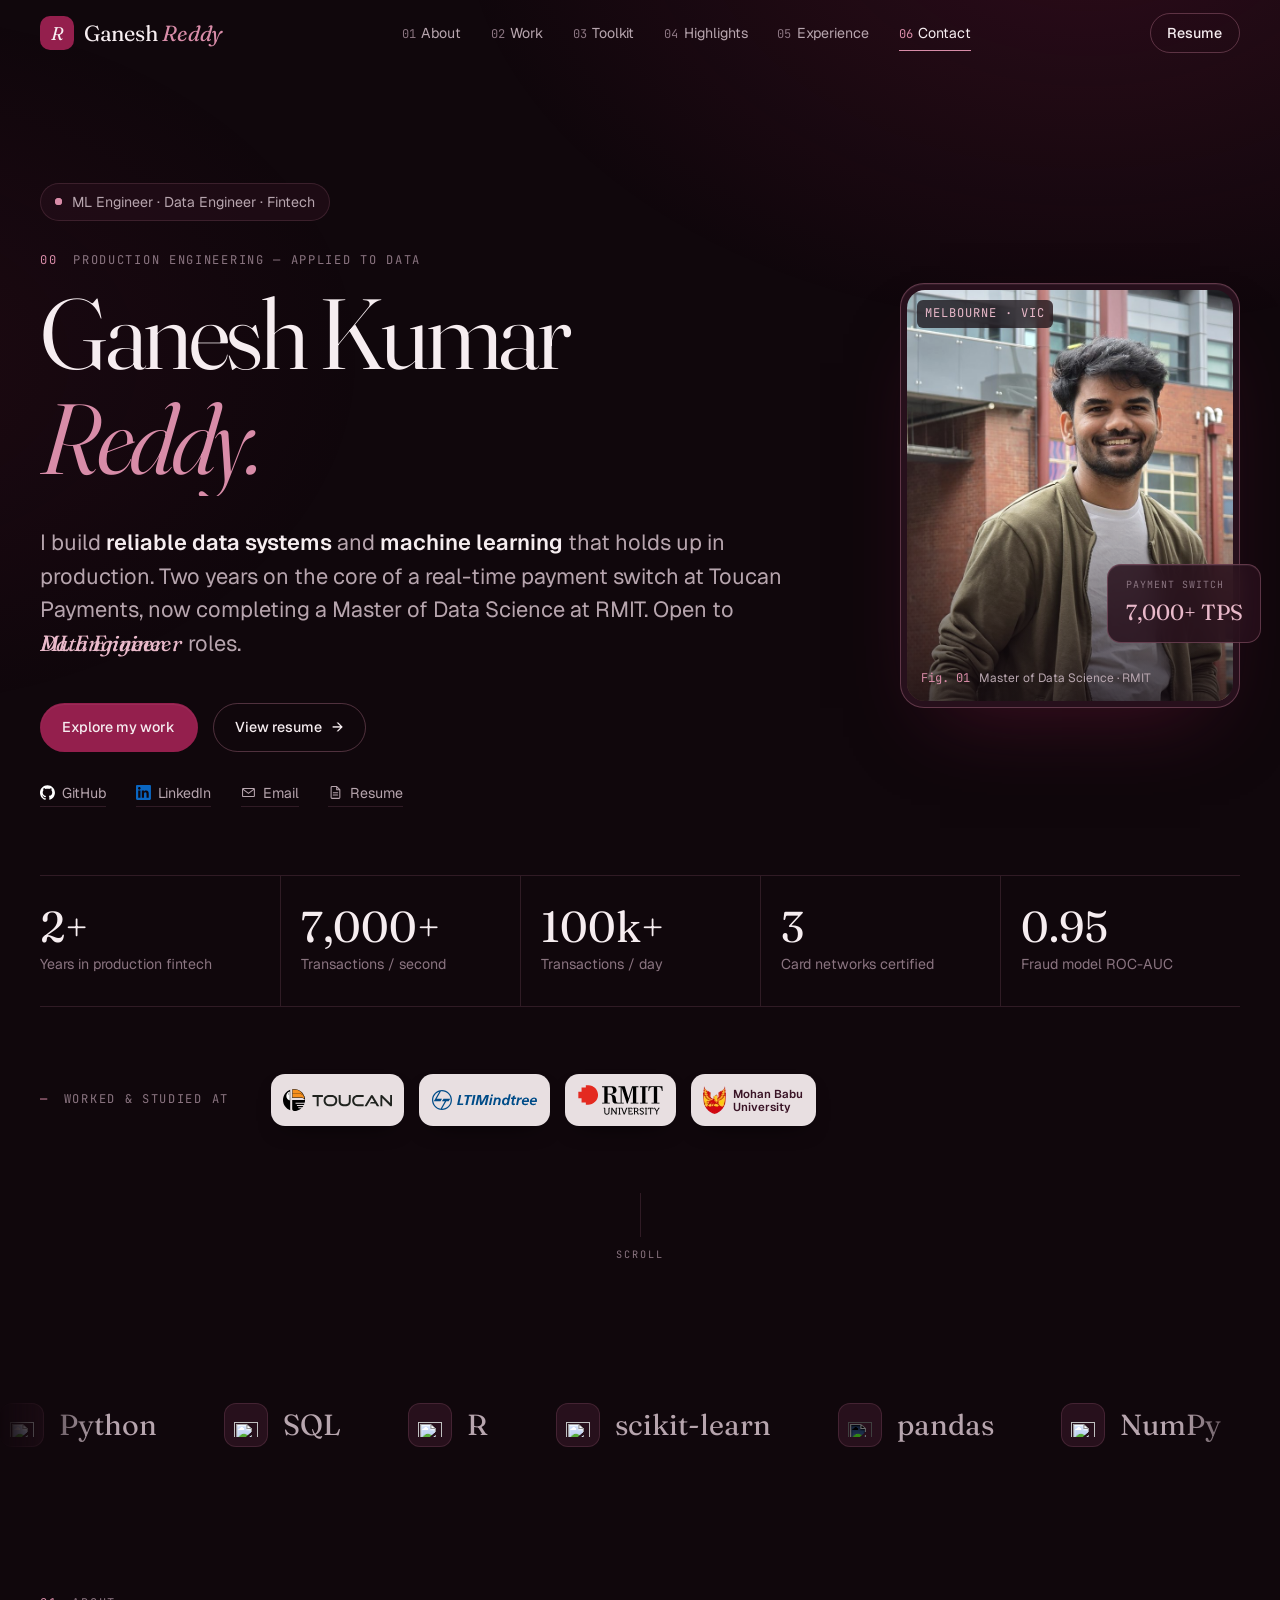
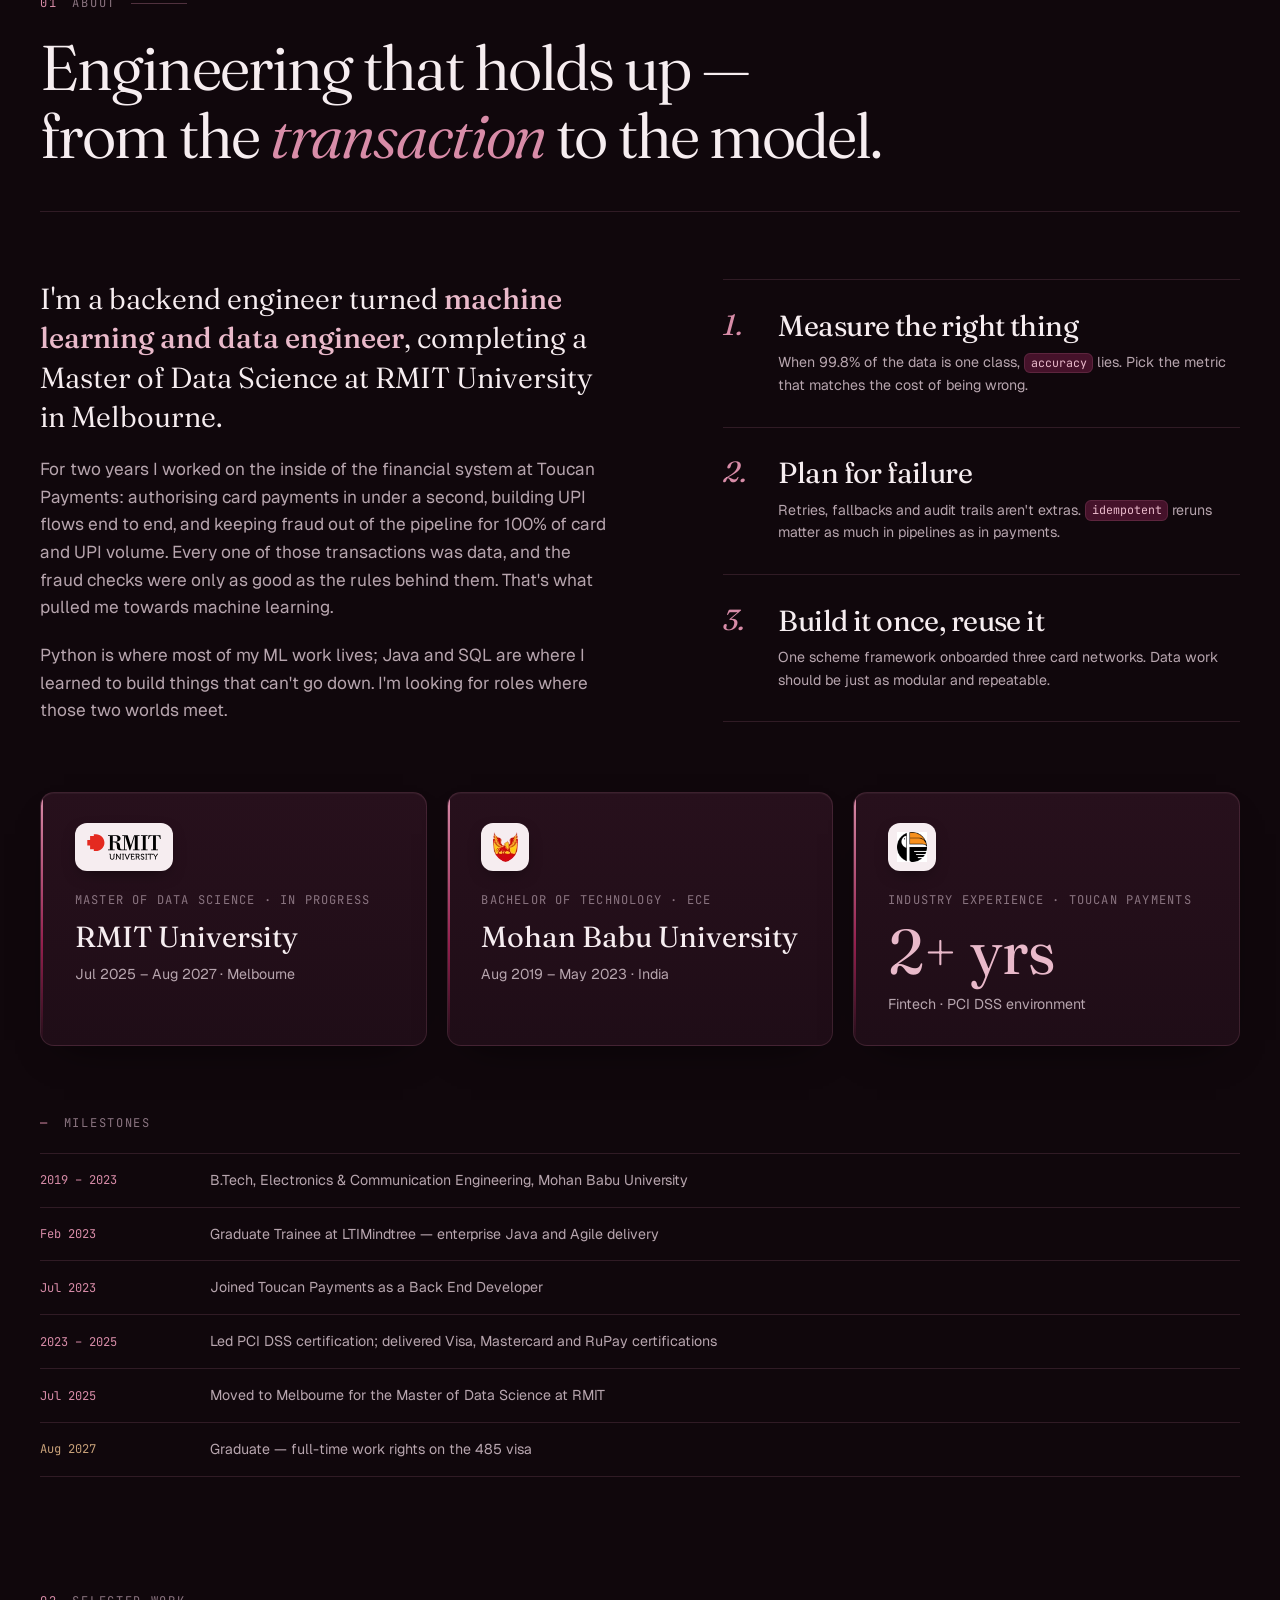
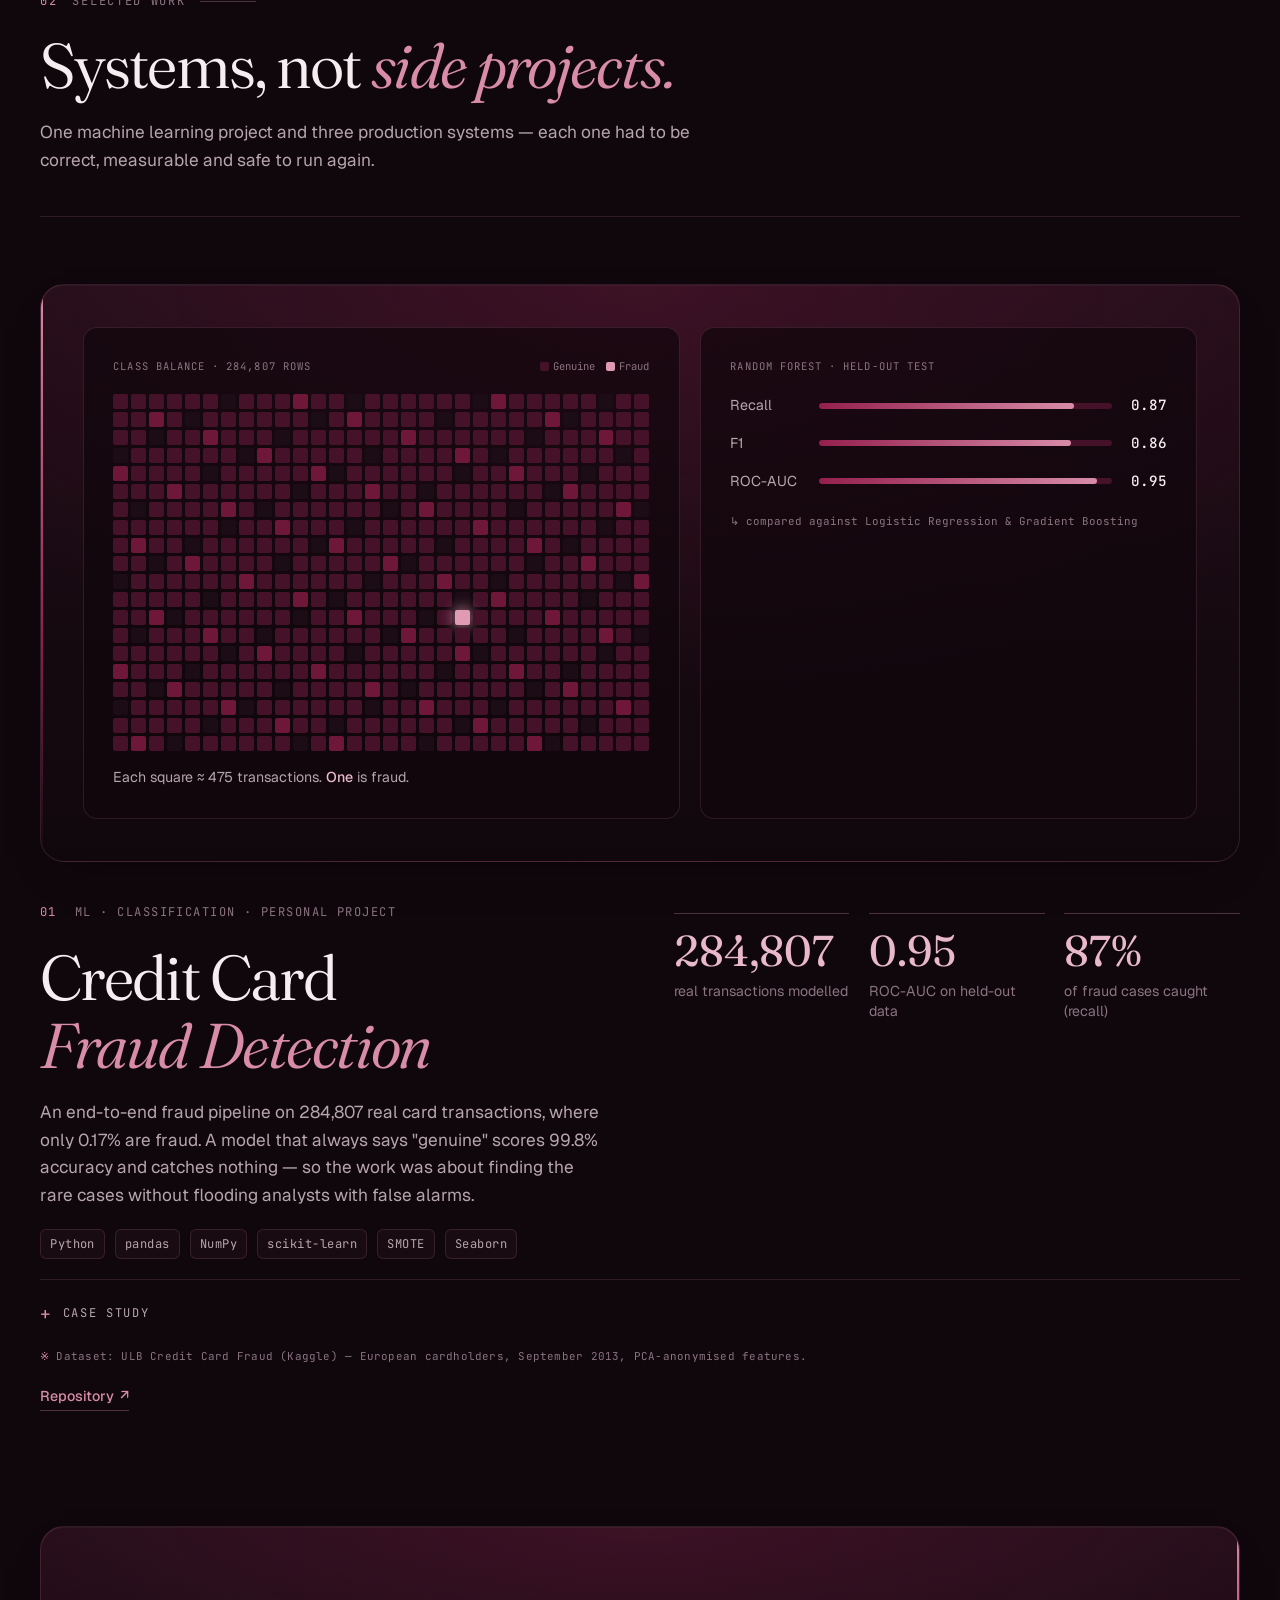
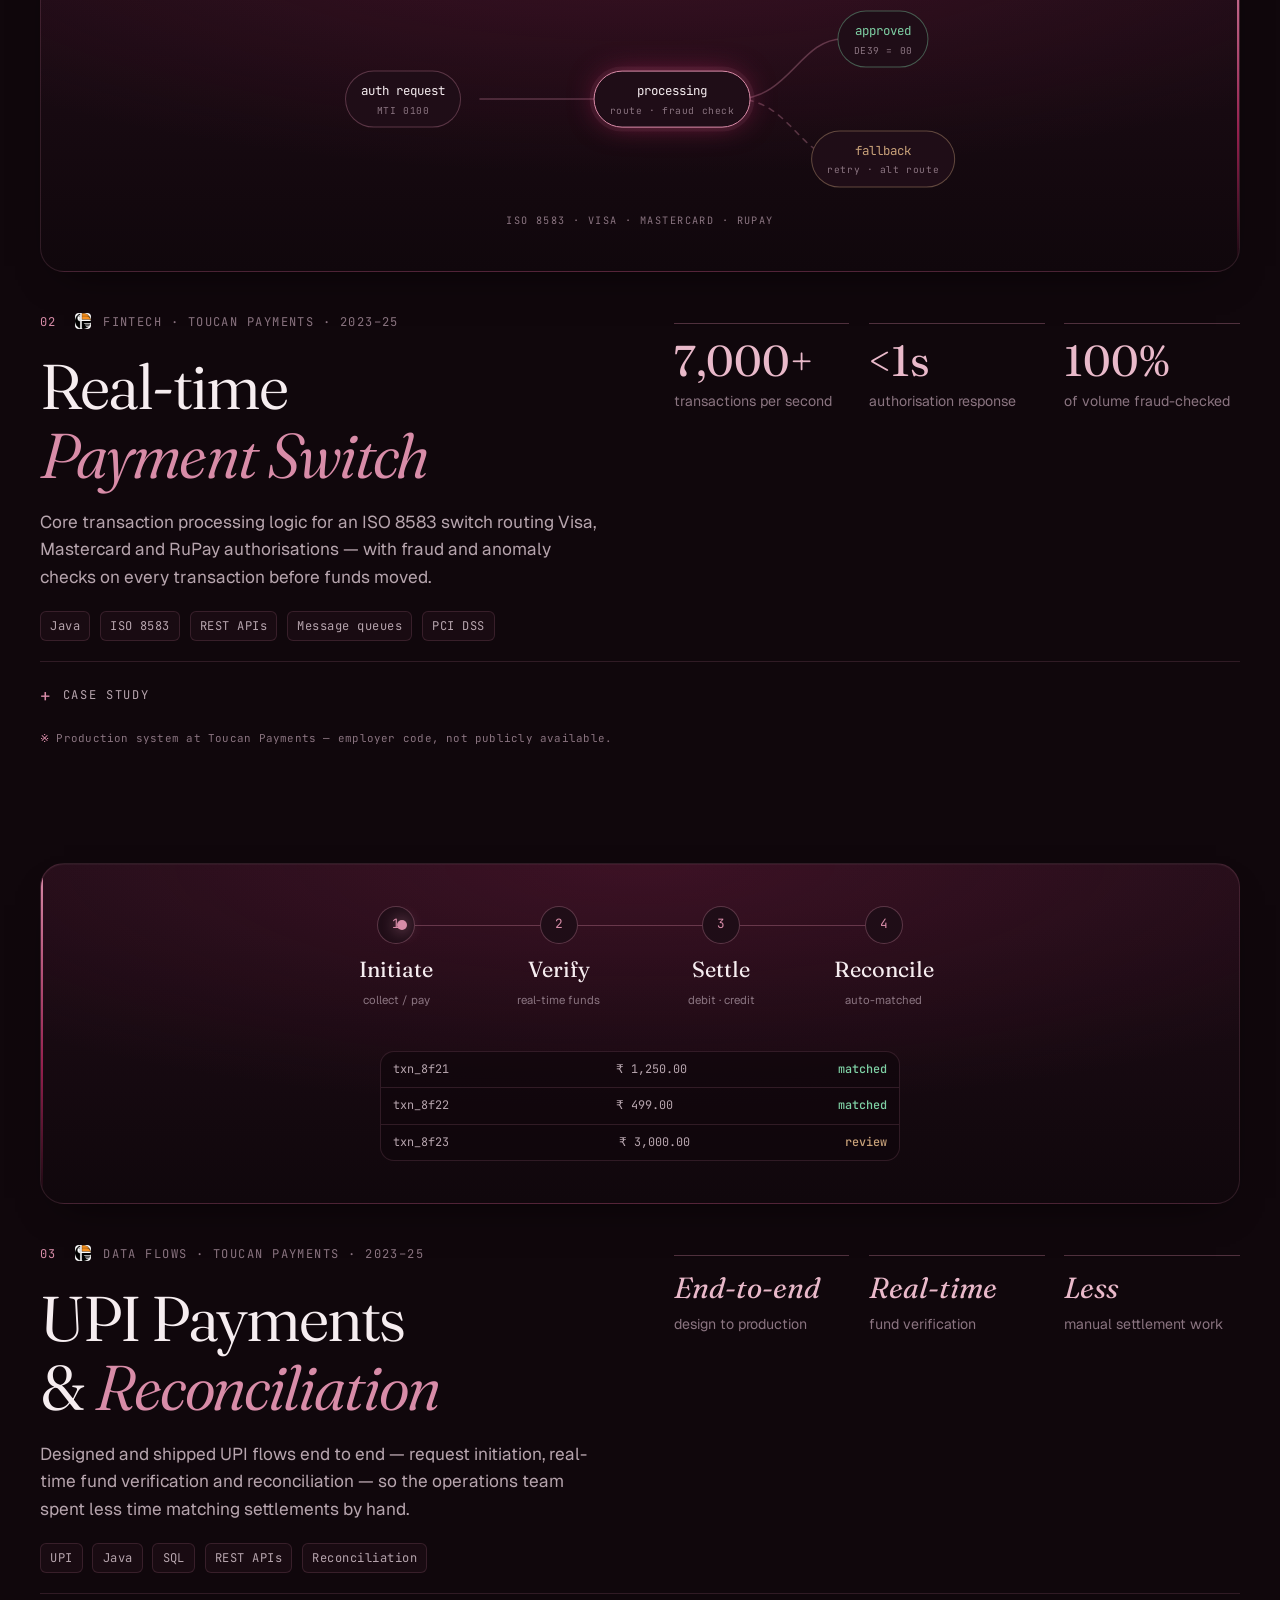
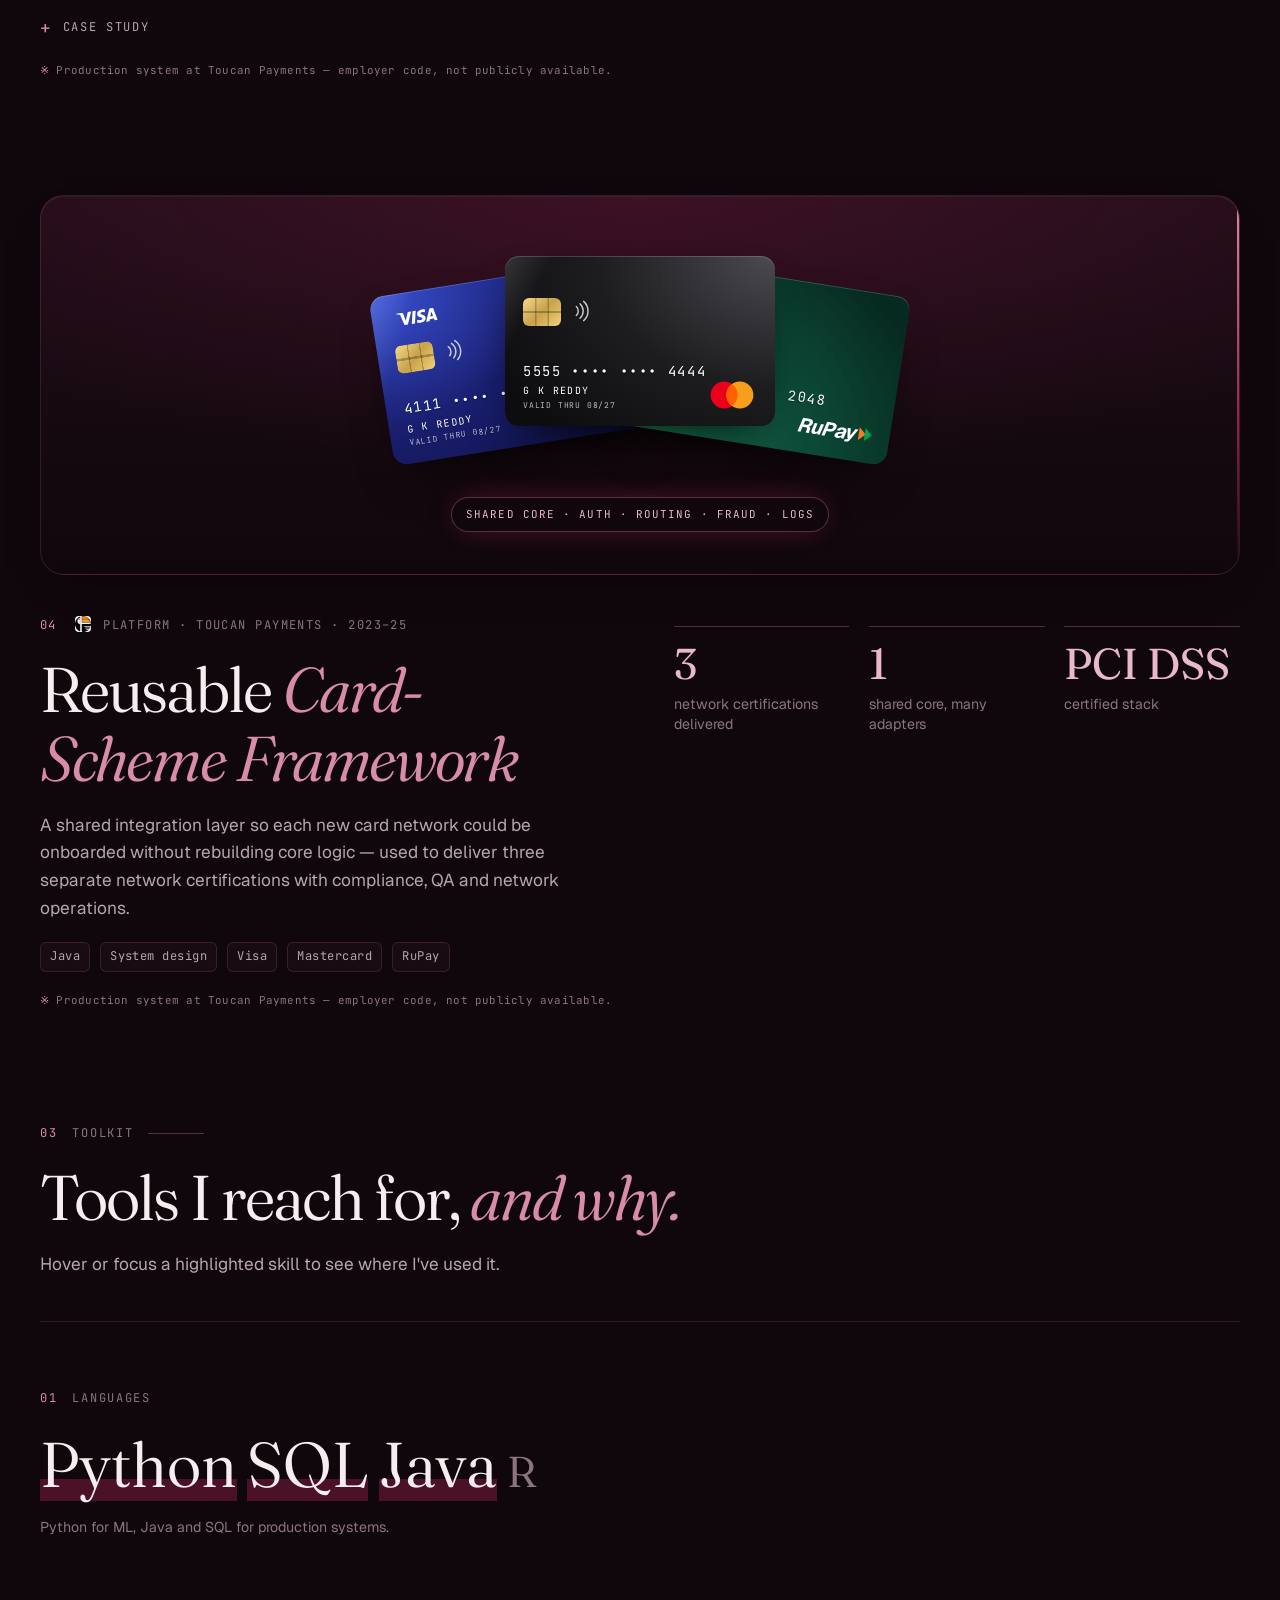
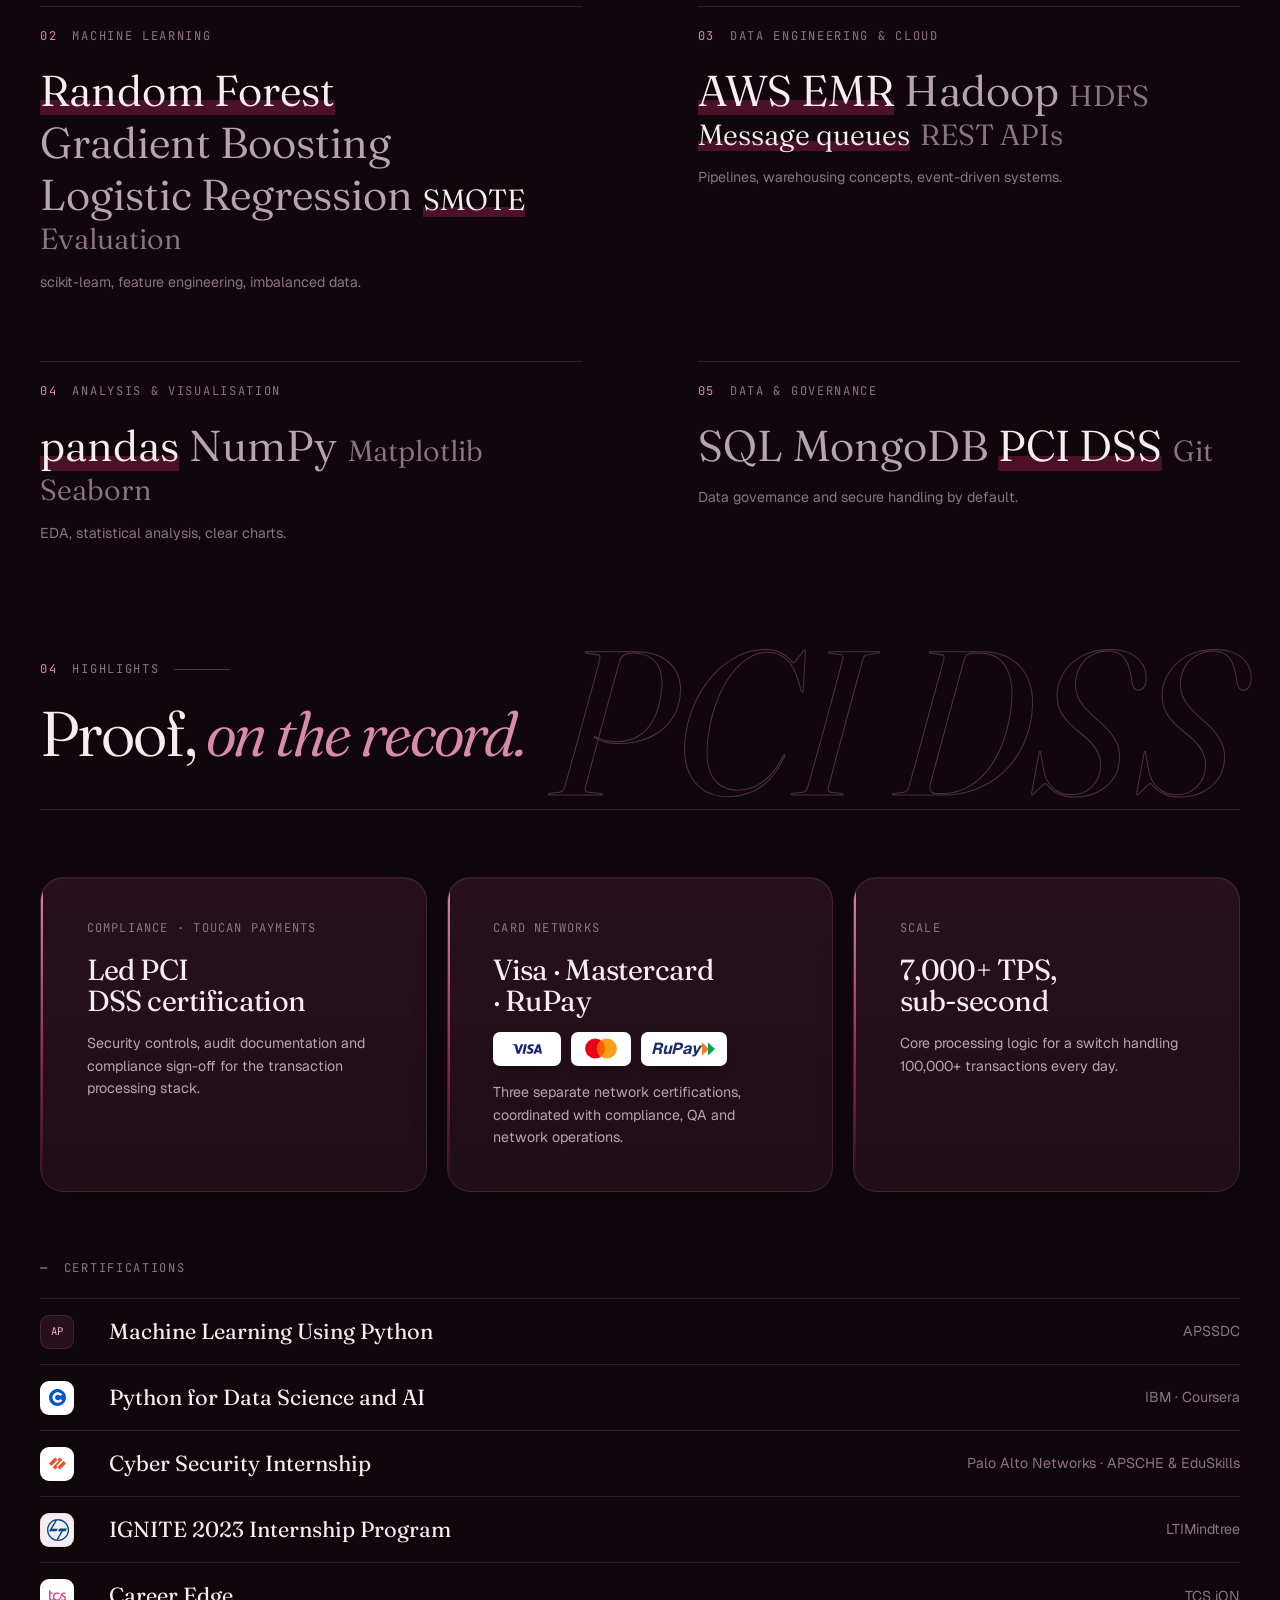
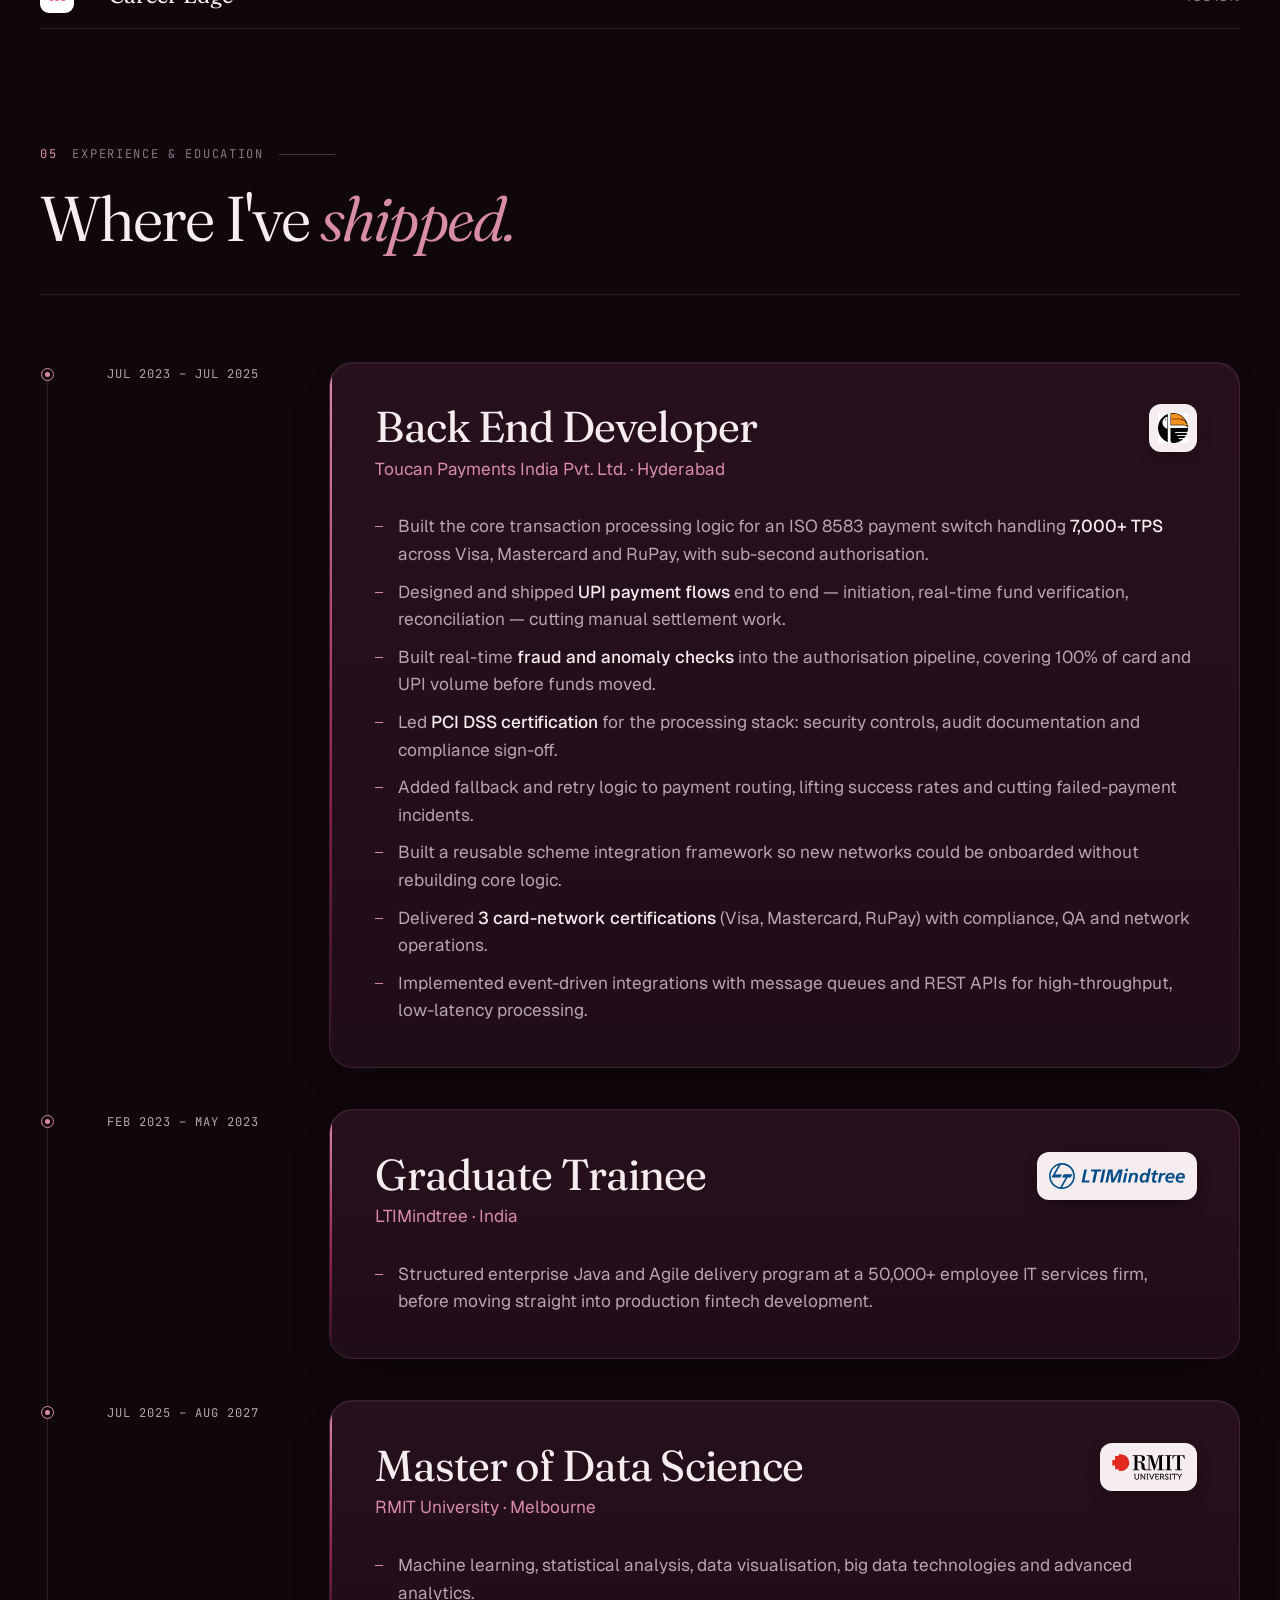
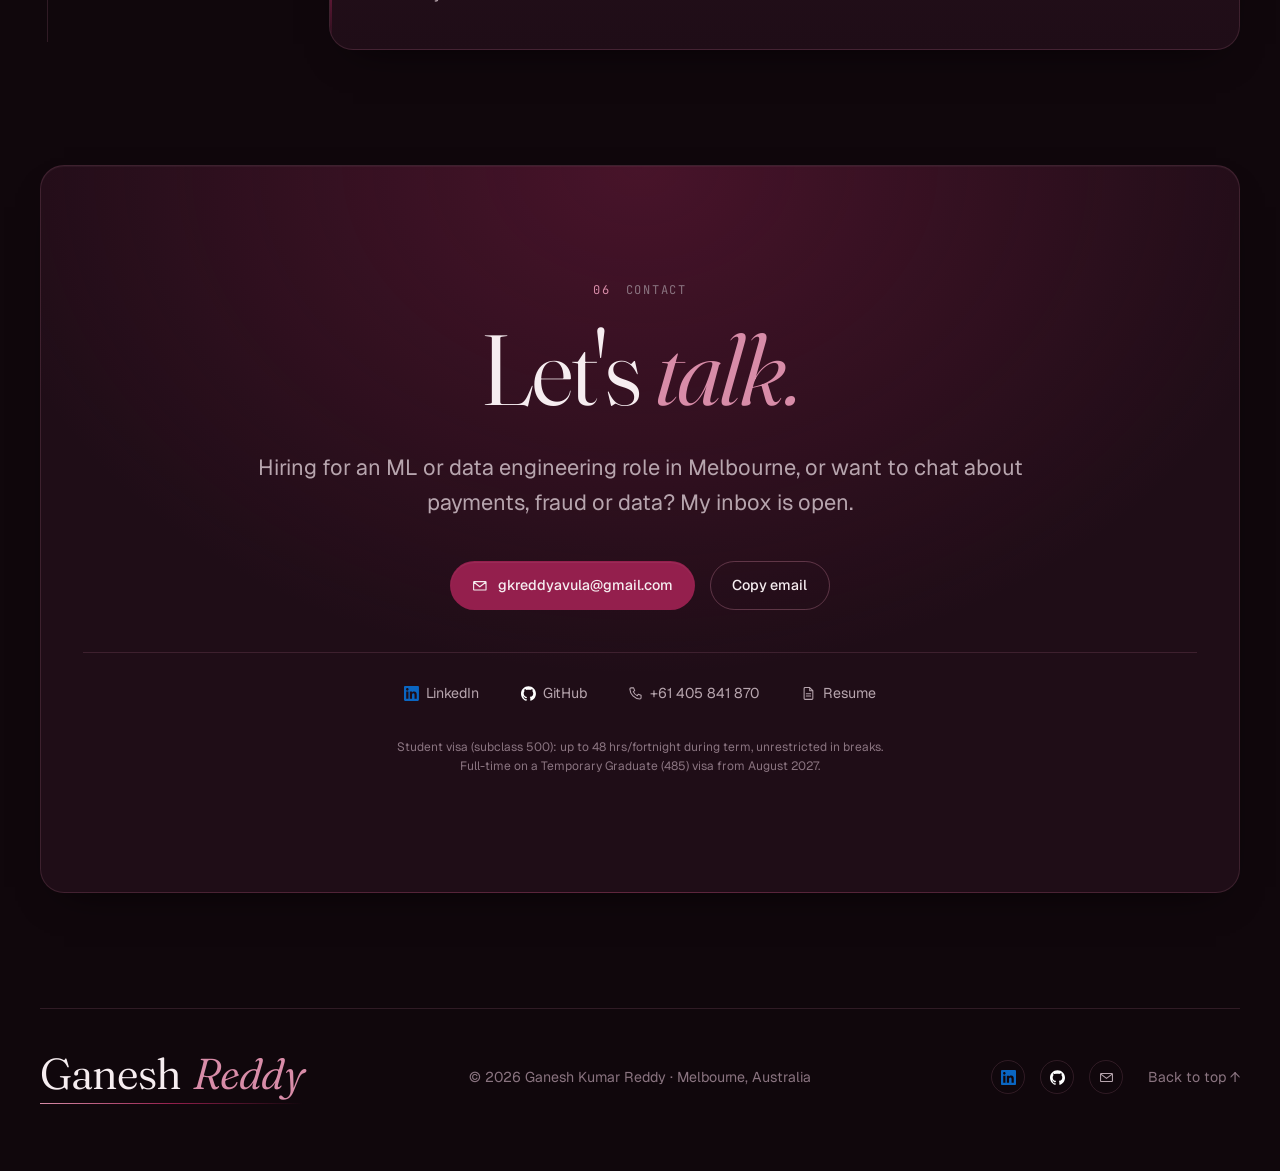
==== commit 3b9fc0f2: "Updated portfolio" ====
--- a/index.html
+++ b/index.html
@@ -1,33 +1,62 @@
 <!DOCTYPE html>
-<html lang="en" data-theme="dark">
+<html lang="en">
 <head>
   <meta charset="UTF-8">
   <meta name="viewport" content="width=device-width, initial-scale=1.0">
+  <meta name="color-scheme" content="dark">
+  <meta name="theme-color" content="#10070c">
 
   <title>Ganesh Kumar Reddy · ML &amp; Data Engineer</title>
   <meta name="description" content="Ganesh Kumar Reddy, Machine Learning and Data Engineer in Melbourne. Two years building real-time payment systems at 7,000+ TPS, now completing a Master of Data Science at RMIT University.">
 
-  <link rel="icon" href="data:image/svg+xml,%3Csvg xmlns='http://www.w3.org/2000/svg' viewBox='0 0 32 32'%3E%3Crect width='32' height='32' rx='8' fill='%23f2c14e'/%3E%3Ctext x='16' y='22' font-family='Georgia,serif' font-style='italic' font-size='17' fill='%231a1405' text-anchor='middle'%3Eg%3C/text%3E%3C/svg%3E">
+  <link rel="icon" href="data:image/svg+xml,%3Csvg xmlns='http://www.w3.org/2000/svg' viewBox='0 0 32 32'%3E%3Crect width='32' height='32' rx='8' fill='%23941f4d'/%3E%3Ctext x='16' y='22.5' font-family='Georgia,serif' font-style='italic' font-size='18' fill='%23f6edf0' text-anchor='middle'%3Er%3C/text%3E%3C/svg%3E">
+
+  <!-- Link previews (LinkedIn, WhatsApp, Slack, X) -->
+  <link rel="canonical" href="https://ganesh-portfolio-five-sand.vercel.app/">
+  <meta property="og:type" content="website">
+  <meta property="og:site_name" content="Ganesh Kumar Reddy">
+  <meta property="og:title" content="Ganesh Kumar Reddy · ML &amp; Data Engineer">
+  <meta property="og:description" content="Production engineering, applied to machine learning. 7,000+ TPS payment systems at Toucan Payments; Master of Data Science at RMIT, Melbourne.">
+  <meta property="og:url" content="https://ganesh-portfolio-five-sand.vercel.app/">
+  <meta property="og:image" content="https://ganesh-portfolio-five-sand.vercel.app/images/profile.jpg">
+  <meta property="og:image:alt" content="Portrait of Ganesh Kumar Reddy">
+  <meta name="twitter:card" content="summary_large_image">
 
   <link rel="preconnect" href="https://fonts.googleapis.com">
   <link rel="preconnect" href="https://fonts.gstatic.com" crossorigin>
-  <link href="https://fonts.googleapis.com/css2?family=Instrument+Serif:ital@0;1&family=JetBrains+Mono:wght@400;500&family=Plus+Jakarta+Sans:wght@400;500;600;700;800&display=swap" rel="stylesheet">
+  <link href="https://fonts.googleapis.com/css2?family=Fraunces:ital,opsz,wght@0,9..144,300..600;1,9..144,300..600&family=Geist:wght@400;500;600&family=JetBrains+Mono:wght@400;500&display=swap" rel="stylesheet">
 
   <link rel="stylesheet" href="styles.css">
 
-  <script>
-    try {
-      var t = localStorage.getItem('theme');
-      if (t === 'light' || t === 'dark') document.documentElement.setAttribute('data-theme', t);
-    } catch (e) {}
-  </script>
+  <!-- If JavaScript is off, show everything instead of waiting for scroll animations -->
+  <noscript>
+    <style>
+      .reveal, .reveal-load, .tl-body li, .ledger-row, .imbalance-grid i { opacity: 1 !important; transform: none !important; }
+      .hero-title .line > span { transform: none !important; }
+      .edge::after, .tl-dot { transform: none !important; }
+      .cursor { display: none; }
+    </style>
+  </noscript>
 </head>
 
 <body>
 
   <a class="skip-link" href="#about">Skip to content</a>
 
-  <canvas id="bg-canvas" aria-hidden="true"></canvas>
+  <!-- Icon sprite. Brand marks from Simple Icons (CC0); mail/phone/file drawn by hand. -->
+  <svg width="0" height="0" style="position:absolute" aria-hidden="true">
+    <symbol id="i-github" viewBox="0 0 24 24"><path d="M12 .297c-6.63 0-12 5.373-12 12 0 5.303 3.438 9.8 8.205 11.385.6.113.82-.258.82-.577 0-.285-.01-1.04-.015-2.04-3.338.724-4.042-1.61-4.042-1.61C4.422 18.07 3.633 17.7 3.633 17.7c-1.087-.744.084-.729.084-.729 1.205.084 1.838 1.236 1.838 1.236 1.07 1.835 2.809 1.305 3.495.998.108-.776.417-1.305.76-1.605-2.665-.3-5.466-1.332-5.466-5.93 0-1.31.465-2.38 1.235-3.22-.135-.303-.54-1.523.105-3.176 0 0 1.005-.322 3.3 1.23.96-.267 1.98-.399 3-.405 1.02.006 2.04.138 3 .405 2.28-1.552 3.285-1.23 3.285-1.23.645 1.653.24 2.873.12 3.176.765.84 1.23 1.91 1.23 3.22 0 4.61-2.805 5.625-5.475 5.92.42.36.81 1.096.81 2.22 0 1.606-.015 2.896-.015 3.286 0 .315.21.69.825.57C20.565 22.092 24 17.592 24 12.297c0-6.627-5.373-12-12-12"/></symbol>
+    <symbol id="i-linkedin" viewBox="0 0 24 24"><path d="M20.447 20.452h-3.554v-5.569c0-1.328-.027-3.037-1.852-3.037-1.853 0-2.136 1.445-2.136 2.939v5.667H9.351V9h3.414v1.561h.046c.477-.9 1.637-1.85 3.37-1.85 3.601 0 4.267 2.37 4.267 5.455v6.286zM5.337 7.433c-1.144 0-2.063-.926-2.063-2.065 0-1.138.92-2.063 2.063-2.063 1.14 0 2.064.925 2.064 2.063 0 1.139-.925 2.065-2.064 2.065zm1.782 13.019H3.555V9h3.564v11.452zM22.225 0H1.771C.792 0 0 .774 0 1.729v20.542C0 23.227.792 24 1.771 24h20.451C23.2 24 24 23.227 24 22.271V1.729C24 .774 23.2 0 22.222 0h.003z"/></symbol>
+    <symbol id="i-visa" viewBox="0 0 24 24"><path d="M9.112 8.262L5.97 15.758H3.92L2.374 9.775c-.094-.368-.175-.503-.461-.658C1.447 8.864.677 8.627 0 8.479l.046-.217h3.3a.904.904 0 01.894.764l.817 4.338 2.018-5.102zm8.033 5.049c.008-1.979-2.736-2.088-2.717-2.972.006-.269.262-.555.822-.628a3.66 3.66 0 011.913.336l.34-1.59a5.207 5.207 0 00-1.814-.333c-1.917 0-3.266 1.02-3.278 2.479-.012 1.079.963 1.68 1.698 2.04.756.367 1.01.603 1.006.931-.005.504-.602.725-1.16.734-.975.015-1.54-.263-1.992-.473l-.351 1.642c.453.208 1.289.39 2.156.398 2.037 0 3.37-1.006 3.377-2.564m5.061 2.447H24l-1.565-7.496h-1.656a.883.883 0 00-.826.55l-2.909 6.946h2.036l.405-1.12h2.488zm-2.163-2.656l1.02-2.815.588 2.815zm-8.16-4.84l-1.603 7.496H8.34l1.605-7.496z"/></symbol>
+    <symbol id="i-mastercard" viewBox="0 0 24 24"><path d="M11.343 18.031c.058.049.12.098.181.146-1.177.783-2.59 1.238-4.107 1.238C3.32 19.416 0 16.096 0 12c0-4.095 3.32-7.416 7.416-7.416 1.518 0 2.931.456 4.105 1.238-.06.051-.12.098-.165.15C9.6 7.489 8.595 9.688 8.595 12c0 2.311 1.001 4.51 2.748 6.031zm5.241-13.447c-1.52 0-2.931.456-4.105 1.238.06.051.12.098.165.15C14.4 7.489 15.405 9.688 15.405 12c0 2.31-1.001 4.507-2.748 6.031-.058.049-.12.098-.181.146 1.177.783 2.588 1.238 4.107 1.238C20.68 19.416 24 16.096 24 12c0-4.094-3.32-7.416-7.416-7.416zM12 6.174c-.096.075-.189.15-.28.231C10.156 7.764 9.169 9.765 9.169 12c0 2.236.987 4.236 2.551 5.595.09.08.185.158.28.232.096-.074.189-.152.28-.232 1.563-1.359 2.551-3.359 2.551-5.595 0-2.235-.987-4.236-2.551-5.595-.09-.08-.184-.156-.28-.231z"/></symbol>
+    <symbol id="i-coursera" viewBox="0 0 24 24"><path d="M11.374 23.977c-4.183-.21-8.006-2.626-9.959-6.347-2.097-3.858-1.871-8.864.732-12.454C4.748 1.338 9.497-.698 14.281.23c4.583.857 8.351 4.494 9.358 8.911 1.122 4.344-.423 9.173-3.925 12.04-2.289 1.953-5.295 2.956-8.34 2.797zm7.705-8.05a588.737 588.737 0 0 0-3.171-1.887c-.903 1.483-2.885 2.248-4.57 1.665-2.024-.639-3.394-2.987-2.488-5.134.801-2.009 2.79-2.707 4.357-2.464a4.19 4.19 0 0 1 2.623 1.669c1.077-.631 2.128-1.218 3.173-1.855-2.03-3.118-6.151-4.294-9.656-2.754-3.13 1.423-4.89 4.68-4.388 7.919.54 3.598 3.73 6.486 7.716 6.404a7.664 7.664 0 0 0 6.404-3.563z"/></symbol>
+    <symbol id="i-palo" viewBox="0 0 24 24"><path d="m10.278 15.443 1.705 1.705-3.426 3.426-3.427-3.426 8.592-8.591-1.705-1.705 3.426-3.426 3.427 3.426-8.592 8.591zM0 12.017l3.426 3.426 8.591-8.59-3.426-3.427L0 12.017zm11.983 5.13 3.426 3.427L24 11.983l-3.426-3.426-8.591 8.59z"/></symbol>
+    <symbol id="i-tcs" viewBox="0 0 24 24"><path d="M24 16.262c0-1.305-.522-2.174-1.827-3.088l-1.785-1.24c-.033-.022-.06-.045-.092-.068-.629-.473-.91-.912-.91-1.43 0-.696.567-1.13 1.371-1.13 1.022 0 1.503.477 2.111.477.479 0 .805-.326.805-.804 0-.348-.174-.631-.631-.848-.718-.348-1.503-.48-2.35-.48-.892 0-1.676.262-2.241.697a.984.984 0 0 0 0-.001 3.64 3.64 0 0 0-.326.283l-.008.01c-.65.695-1.19 1.714-1.623 3.145l-.501 1.652c-.893 2.912-2.306 4.304-4.504 4.304-2.415 0-3.938-1.675-3.938-4.153v.026-.025c0-2.468 1.509-4.159 3.69-4.174l.03-.002a4.857 4.857 0 0 1 2.089.457c.282.13.522.174.74.174.1 0 .192-.017.279-.041.362-.103.592-.408.592-.83 0-.326-.196-.653-.653-.87-.827-.414-1.894-.653-3.046-.653-.86 0-1.653.152-2.359.436-2.117.851-3.452 2.886-3.452 5.545l.002-.024-.001.024c0 .931.169 1.783.479 2.536-.452.985-1.143 1.509-2.046 1.509-1.087 0-1.804-.63-1.806-2.06V9.477h2.546c.588 0 .979-.348.979-.848s-.39-.848-.98-.848H2.09V5.563c0-.653-.435-1.088-1.044-1.088C.435 4.475 0 4.911 0 5.563v10.285c0 2.393 1.37 3.655 3.7 3.655.486.001.97-.08 1.43-.24h.005a3.49 3.49 0 0 0 1.81-1.514c1.034 1.117 2.565 1.775 4.48 1.775.999 0 1.868-.195 2.65-.607h.003c1.588-.827 2.72-2.502 3.503-5.068l.457-1.5a2.984 2.984 0 0 1-.162-.234c.308.492.785.953 1.468 1.43l1.631 1.13c.244.17.463.34.668.51.289.322.378.67.378 1.078 0 .935-.74 1.566-1.807 1.566-1.022 0-1.893-.522-2.371-.522s-.806.325-.806.804c0 .348.174.63.632.848.631.304 1.653.566 2.567.566 1.153 0 2.111-.348 2.785-.957a1.59 1.59 0 0 0 .156-.161A3.104 3.104 0 0 0 24 16.262z"/></symbol>
+    <symbol id="i-mail" viewBox="0 0 24 24"><path fill="none" stroke="currentColor" stroke-width="1.7" stroke-linecap="round" stroke-linejoin="round" d="M3.5 5.5h17a1 1 0 0 1 1 1v11a1 1 0 0 1-1 1h-17a1 1 0 0 1-1-1v-11a1 1 0 0 1 1-1Zm-.5 1 9 7 9-7"/></symbol>
+    <symbol id="i-phone" viewBox="0 0 24 24"><path fill="none" stroke="currentColor" stroke-width="1.7" stroke-linecap="round" stroke-linejoin="round" d="M5 3h4l1.8 4.5-2.3 1.6a11 11 0 0 0 6.4 6.4l1.6-2.3L21 15v4a2 2 0 0 1-2 2A17 17 0 0 1 3 5a2 2 0 0 1 2-2Z"/></symbol>
+    <symbol id="i-file" viewBox="0 0 24 24"><path fill="none" stroke="currentColor" stroke-width="1.7" stroke-linecap="round" stroke-linejoin="round" d="M14 2.5H6.5a1.5 1.5 0 0 0-1.5 1.5v16a1.5 1.5 0 0 0 1.5 1.5h11A1.5 1.5 0 0 0 19 20V7.5L14 2.5Zm0 0V7.5h5M8.5 12.5h7M8.5 16h7"/></symbol>
+  </svg>
+
   <div class="bg-glow" aria-hidden="true"></div>
   <div class="scroll-progress" aria-hidden="true"><span id="scroll-bar"></span></div>
   <div class="cursor" aria-hidden="true">
@@ -37,24 +66,23 @@
 
   <!-- ============ NAV ============ -->
   <header class="nav" id="nav">
-    <div class="container nav-inner">
-      <a href="#top" class="logo" aria-label="Ganesh Kumar Reddy, back to top">reddy<span>.</span></a>
+    <div class="wrap nav-inner">
+      <a href="#top" class="logo" aria-label="Ganesh Kumar Reddy, back to top">
+        <span class="logo-mark">R</span>
+        <span class="logo-text">Ganesh <em>Reddy</em></span>
+      </a>
 
       <nav class="nav-links" id="nav-links" aria-label="Main">
         <a href="#about"><span>01</span>About</a>
         <a href="#work"><span>02</span>Work</a>
-        <a href="#experience"><span>03</span>Experience</a>
-        <a href="#toolkit"><span>04</span>Toolkit</a>
-        <a href="#education"><span>05</span>Education</a>
+        <a href="#toolkit"><span>03</span>Toolkit</a>
+        <a href="#highlights"><span>04</span>Highlights</a>
+        <a href="#experience"><span>05</span>Experience</a>
         <a href="#contact"><span>06</span>Contact</a>
       </nav>
 
       <div class="nav-actions">
-        <button class="icon-btn" id="theme-toggle" type="button" aria-label="Switch colour theme">
-          <svg class="i-moon" viewBox="0 0 24 24" aria-hidden="true"><path d="M20 14.5A8 8 0 0 1 9.5 4a8 8 0 1 0 10.5 10.5Z"/></svg>
-          <svg class="i-sun" viewBox="0 0 24 24" aria-hidden="true"><circle cx="12" cy="12" r="4"/><path d="M12 2v2M12 20v2M2 12h2M20 12h2M4.9 4.9l1.4 1.4M17.7 17.7l1.4 1.4M4.9 19.1l1.4-1.4M17.7 6.3l1.4-1.4"/></svg>
-        </button>
-        <a href="resume.html" class="btn btn-small magnetic">Résumé</a>
+        <a href="resume.html" class="btn btn-ghost btn-small magnetic">Resume</a>
         <button class="menu-btn" id="menu-btn" type="button" aria-label="Open menu" aria-expanded="false">
           <span></span><span></span>
         </button>
@@ -65,394 +93,556 @@
   <main id="top">
 
     <!-- ============ HERO ============ -->
-    <section class="hero container">
+    <section class="hero wrap">
+      <div class="hero-visual reveal-load" style="--d:1">
+        <figure class="portrait" data-cursor="Hi!">
+          <span class="portrait-tag">Melbourne · VIC</span>
+          <div class="portrait-photo">
+            <img src="images/profile.jpg" alt="Ganesh Kumar Reddy, smiling, outside a red-brick building in Melbourne" width="900" height="1200" onerror="this.remove()">
+          </div>
+          <div class="portrait-badge">
+            <span class="badge-k">Payment switch</span>
+            <span class="badge-v">7,000+ TPS</span>
+          </div>
+          <figcaption><span>Fig. 01</span> Master of Data Science · RMIT</figcaption>
+        </figure>
+      </div>
+
       <div class="hero-copy">
-        <p class="hero-eyebrow reveal-load" style="--d:0">
+        <p class="eyebrow reveal-load" style="--d:0">
           <span class="live-dot"></span>
-          ML · Data Engineering · Fintech
+          ML Engineer · Data Engineer · Fintech
         </p>
 
+        <p class="kicker reveal-load" style="--d:1">
+          <span>00</span> Production engineering — applied to data
+        </p>
+
         <h1 class="hero-title">
-          <span class="line"><span style="--d:1">Ganesh Kumar Reddy.</span></span>
-          <span class="line"><span style="--d:2" class="muted">Production engineering,</span></span>
-          <span class="line"><span style="--d:3" class="muted">applied to <em>machine learning.</em></span></span>
+          <span class="line"><span style="--d:2">Ganesh Kumar</span></span>
+          <span class="line"><span style="--d:3"><em>Reddy.</em></span></span>
         </h1>
 
-        <p class="hero-role reveal-load" style="--d:4">
+        <p class="hero-lede reveal-load" style="--d:4">
+          I build <strong>reliable data systems</strong> and <strong>machine learning</strong>
+          that holds up in production. Two years on the core of a real-time payment
+          switch at Toucan Payments, now completing a Master of Data Science at RMIT.
           Open to
           <span class="role-rotator" id="role-rotator" aria-live="polite">
-            <span class="is-active">Machine Learning Engineer</span>
+            <span class="is-active">ML Engineer</span>
             <span>Data Engineer</span>
             <span>Data Scientist</span>
             <span>Data Analyst</span>
           </span>
-          roles in Melbourne
+          roles.
         </p>
 
-        <p class="hero-lede reveal-load" style="--d:5">
-          Two years building the core of a real-time payment switch at Toucan
-          Payments: 7,000+ transactions a second, sub-second authorisation, full
-          PCI DSS. Now completing a Master of Data Science at RMIT and bringing
-          that same rigour to models and data pipelines.
-        </p>
-
-        <div class="hero-cta reveal-load" style="--d:6">
-          <a href="#work" class="btn btn-primary magnetic">
-            Explore my work
-            <svg viewBox="0 0 24 24" aria-hidden="true"><path d="M5 12h14M13 6l6 6-6 6"/></svg>
-          </a>
-          <a href="resume.html" class="btn btn-ghost magnetic">View résumé</a>
+        <div class="hero-cta reveal-load" style="--d:5">
+          <a href="#work" class="btn btn-primary magnetic">Explore my work</a>
+          <a href="resume.html" class="btn btn-ghost magnetic">View resume <span aria-hidden="true">→</span></a>
         </div>
-      </div>
-
-      <div class="hero-visual reveal-load" style="--d:3">
-        <figure class="portrait tilt" data-cursor="Hi!">
-          <div class="portrait-photo">
-            <div class="portrait-fallback" aria-hidden="true">GK</div>
-            <img src="images/profile.jpg" alt="Ganesh Kumar Reddy, smiling, outside a red-brick building in Melbourne" width="900" height="1200" onerror="this.remove()">
-          </div>
-
-          <div class="float-chip chip-a">
-            <span class="chip-k">Peak load</span>
-            <span class="chip-v">7,000+ TPS</span>
-          </div>
-          <div class="float-chip chip-b">
-            <span class="chip-k">Fraud model</span>
-            <span class="chip-v">0.95 AUC</span>
-          </div>
-          <figcaption class="portrait-cap">
-            <span>Fig. 01</span> Melbourne · Master of Data Science, RMIT
-          </figcaption>
-        </figure>
-      </div>
-
-      <div class="hero-stats reveal-load" style="--d:7">
-        <div class="stat">
-          <span class="stat-num"><span class="count" data-target="2">0</span>+</span>
-          <span class="stat-label">Years in production fintech</span>
-        </div>
-        <div class="stat">
-          <span class="stat-num"><span class="count" data-target="7000">0</span>+</span>
-          <span class="stat-label">Transactions per second</span>
-        </div>
-        <div class="stat">
-          <span class="stat-num"><span class="count" data-target="100">0</span>k+</span>
-          <span class="stat-label">Transactions every day</span>
-        </div>
-        <div class="stat">
-          <span class="stat-num"><span class="count" data-target="3">0</span></span>
-          <span class="stat-label">Card networks certified</span>
-        </div>
-      </div>
-
-      <a href="#about" class="scroll-cue" aria-label="Scroll to about"><span></span></a>
+
+        <ul class="hero-social reveal-load" style="--d:6">
+          <li><a href="https://github.com/ganeshreddy-au" target="_blank" rel="noopener"><svg class="ic"><use href="#i-github" class="bc-github"/></svg>GitHub</a></li>
+          <li><a href="https://www.linkedin.com/in/ganeshkumarreddyavula" target="_blank" rel="noopener"><svg class="ic"><use href="#i-linkedin" class="bc-linkedin"/></svg>LinkedIn</a></li>
+          <li><a href="mailto:gkreddyavula@gmail.com"><svg class="ic"><use href="#i-mail"/></svg>Email</a></li>
+          <li><a href="resume.html"><svg class="ic"><use href="#i-file"/></svg>Resume</a></li>
+        </ul>
+      </div>
+
+      <dl class="hero-stats reveal-load" style="--d:7">
+        <div><dt><span class="count" data-target="2">0</span>+</dt><dd>Years in production fintech</dd></div>
+        <div><dt><span class="count" data-target="7000">0</span>+</dt><dd>Transactions / second</dd></div>
+        <div><dt><span class="count" data-target="100">0</span>k+</dt><dd>Transactions / day</dd></div>
+        <div><dt><span class="count" data-target="3">0</span></dt><dd>Card networks certified</dd></div>
+        <div><dt>0.95</dt><dd>Fraud model ROC-AUC</dd></div>
+      </dl>
+
+      <div class="logo-strip reveal-load" style="--d:8">
+        <p class="label small"><span>—</span> Worked &amp; studied at</p>
+        <ul>
+          <li><a href="https://toucanus.com" target="_blank" rel="noopener" title="Toucan Payments"><img src="images/logos/toucan-logo.svg" alt="Toucan Payments" height="22"></a></li>
+          <li><a href="https://www.ltimindtree.com" target="_blank" rel="noopener" title="LTIMindtree"><img src="images/logos/ltimindtree.svg" alt="LTIMindtree" height="20"></a></li>
+          <li><a href="https://www.rmit.edu.au" target="_blank" rel="noopener" title="RMIT University"><img src="images/logos/rmit.svg" alt="RMIT University" height="30"></a></li>
+          <li><a href="https://mbu.asia" target="_blank" rel="noopener" title="Mohan Babu University"><img src="images/logos/mbu.png" alt="" height="28"><span>Mohan Babu<br>University</span></a></li>
+        </ul>
+      </div>
+
+      <a href="#about" class="scroll-cue reveal-load" style="--d:9" aria-label="Scroll to About">
+        <span class="scroll-line"></span>Scroll
+      </a>
     </section>
 
-    <!-- ============ MARQUEE ============ -->
+    <!-- ============ TOOLS MARQUEE ============ -->
     <!-- Logos: Devicon (MIT) via jsDelivr. The track is duplicated by script.js for a seamless loop. -->
     <div class="marquee" aria-label="Tools I use">
       <ul class="marquee-track" id="marquee-track">
-        <li><span class="mq-icon"><img src="https://cdn.jsdelivr.net/npm/devicon@2.16.0/icons/python/python-original.svg" alt="" width="26" height="26"></span>Python</li>
-        <li><span class="mq-icon"><img src="https://cdn.jsdelivr.net/npm/devicon@2.16.0/icons/azuresqldatabase/azuresqldatabase-original.svg" alt="" width="26" height="26"></span>SQL</li>
-        <li><span class="mq-icon"><img src="https://cdn.jsdelivr.net/npm/devicon@2.16.0/icons/r/r-original.svg" alt="" width="26" height="26"></span>R</li>
-        <li><span class="mq-icon"><img src="https://cdn.jsdelivr.net/npm/devicon@2.16.0/icons/scikitlearn/scikitlearn-original.svg" alt="" width="26" height="26"></span>scikit-learn</li>
-        <li><span class="mq-icon"><img class="inv" src="https://cdn.jsdelivr.net/npm/devicon@2.16.0/icons/pandas/pandas-original.svg" alt="" width="26" height="26"></span>pandas</li>
-        <li><span class="mq-icon"><img src="https://cdn.jsdelivr.net/npm/devicon@2.16.0/icons/numpy/numpy-original.svg" alt="" width="26" height="26"></span>NumPy</li>
-        <li><span class="mq-icon"><img src="https://cdn.jsdelivr.net/npm/devicon@2.16.0/icons/matplotlib/matplotlib-original.svg" alt="" width="26" height="26"></span>Matplotlib</li>
-        <li><span class="mq-icon"><img class="inv" src="https://cdn.jsdelivr.net/npm/devicon@2.16.0/icons/amazonwebservices/amazonwebservices-original-wordmark.svg" alt="" width="26" height="26"></span>AWS EMR</li>
-        <li><span class="mq-icon"><img src="https://cdn.jsdelivr.net/npm/devicon@2.16.0/icons/hadoop/hadoop-original.svg" alt="" width="26" height="26"></span>Hadoop</li>
-        <li><span class="mq-icon"><img src="https://cdn.jsdelivr.net/npm/devicon@2.16.0/icons/mongodb/mongodb-original.svg" alt="" width="26" height="26"></span>MongoDB</li>
-        <li><span class="mq-icon"><img src="https://cdn.jsdelivr.net/npm/devicon@2.16.0/icons/java/java-original.svg" alt="" width="26" height="26"></span>Java</li>
-        <li><span class="mq-icon"><img src="https://cdn.jsdelivr.net/npm/devicon@2.16.0/icons/git/git-original.svg" alt="" width="26" height="26"></span>Git</li>
+        <li><span class="mq-icon"><img src="https://cdn.jsdelivr.net/npm/devicon@2.16.0/icons/python/python-original.svg" alt="" width="24" height="24"></span>Python</li>
+        <li><span class="mq-icon"><img src="https://cdn.jsdelivr.net/npm/devicon@2.16.0/icons/azuresqldatabase/azuresqldatabase-original.svg" alt="" width="24" height="24"></span>SQL</li>
+        <li><span class="mq-icon"><img src="https://cdn.jsdelivr.net/npm/devicon@2.16.0/icons/r/r-original.svg" alt="" width="24" height="24"></span>R</li>
+        <li><span class="mq-icon"><img src="https://cdn.jsdelivr.net/npm/devicon@2.16.0/icons/scikitlearn/scikitlearn-original.svg" alt="" width="24" height="24"></span>scikit-learn</li>
+        <li><span class="mq-icon"><img class="inv" src="https://cdn.jsdelivr.net/npm/devicon@2.16.0/icons/pandas/pandas-original.svg" alt="" width="24" height="24"></span>pandas</li>
+        <li><span class="mq-icon"><img src="https://cdn.jsdelivr.net/npm/devicon@2.16.0/icons/numpy/numpy-original.svg" alt="" width="24" height="24"></span>NumPy</li>
+        <li><span class="mq-icon"><img src="https://cdn.jsdelivr.net/npm/devicon@2.16.0/icons/matplotlib/matplotlib-original.svg" alt="" width="24" height="24"></span>Matplotlib</li>
+        <li><span class="mq-icon"><img class="inv" src="https://cdn.jsdelivr.net/npm/devicon@2.16.0/icons/amazonwebservices/amazonwebservices-original-wordmark.svg" alt="" width="24" height="24"></span>AWS EMR</li>
+        <li><span class="mq-icon"><img src="https://cdn.jsdelivr.net/npm/devicon@2.16.0/icons/hadoop/hadoop-original.svg" alt="" width="24" height="24"></span>Hadoop</li>
+        <li><span class="mq-icon"><img src="https://cdn.jsdelivr.net/npm/devicon@2.16.0/icons/mongodb/mongodb-original.svg" alt="" width="24" height="24"></span>MongoDB</li>
+        <li><span class="mq-icon"><img src="https://cdn.jsdelivr.net/npm/devicon@2.16.0/icons/java/java-original.svg" alt="" width="24" height="24"></span>Java</li>
+        <li><span class="mq-icon"><img src="https://cdn.jsdelivr.net/npm/devicon@2.16.0/icons/git/git-original.svg" alt="" width="24" height="24"></span>Git</li>
         <li><span class="mq-icon mq-svg"><svg viewBox="0 0 24 24" aria-hidden="true"><rect x="2.5" y="5" width="19" height="14" rx="2.5"/><path d="M2.5 9.5h19M6 15h4"/></svg></span>ISO 8583</li>
         <li><span class="mq-icon mq-svg"><svg viewBox="0 0 24 24" aria-hidden="true"><path d="M4 8h13l-3-3M20 16H7l3 3"/></svg></span>UPI</li>
         <li><span class="mq-icon mq-svg"><svg viewBox="0 0 24 24" aria-hidden="true"><path d="M12 3 4 6v6c0 4.5 3.4 8.2 8 9 4.6-.8 8-4.5 8-9V6l-8-3Z"/><rect x="9" y="11" width="6" height="5" rx="1"/><path d="M10 11V9.5a2 2 0 0 1 4 0V11"/></svg></span>PCI DSS</li>
       </ul>
     </div>
 
-    <!-- ============ ABOUT ============ -->
-    <section class="section container" id="about">
-      <div class="section-head reveal">
-        <span class="section-num"><b>01</b> About</span>
-        <h2>From payment rails<br>to <em>machine learning.</em></h2>
-      </div>
+    <!-- ============ 01 ABOUT ============ -->
+    <section class="section wrap" id="about">
+      <header class="section-head reveal">
+        <p class="label"><span>01</span> About</p>
+        <h2>Engineering that holds up —<br>from the <em>transaction</em> to the model.</h2>
+      </header>
 
       <div class="about-grid">
         <div class="about-text reveal slide-l">
           <p class="lead">
-            I started on the inside of the financial system: authorising card
-            payments in under a second, keeping fraud out of the pipeline, and
-            getting new payment networks certified and live.
+            I'm a backend engineer turned <strong>machine learning and data engineer</strong>,
+            completing a Master of Data Science at RMIT University in Melbourne.
           </p>
           <p>
-            Every one of those transactions was data, and the fraud checks were
-            only as good as the rules behind them. That pulled me towards machine
-            learning. I'm now completing a Master of Data Science at RMIT to
-            formalise it, and looking for ML or data engineering work where
-            production rigour actually matters.
+            For two years I worked on the inside of the financial system at Toucan
+            Payments: authorising card payments in under a second, building UPI
+            flows end to end, and keeping fraud out of the pipeline for 100% of
+            card and UPI volume. Every one of those transactions was data, and the
+            fraud checks were only as good as the rules behind them. That's what
+            pulled me towards machine learning.
           </p>
-
-          <dl class="facts">
-            <div><dt>Based in</dt><dd>Melbourne, VIC</dd></div>
-            <div><dt>Studying</dt><dd>MDS, RMIT · 2025–27</dd></div>
-            <div><dt>Languages</dt><dd>English, Telugu</dd></div>
-            <div><dt>Work rights</dt><dd>48 hrs/fortnight now · full-time from Aug 2027</dd></div>
-          </dl>
+          <p>
+            Python is where most of my ML work lives; Java and SQL are where I
+            learned to build things that can't go down. I'm looking for roles where
+            those two worlds meet.
+          </p>
         </div>
 
-        <div class="principles">
-          <article class="principle card edge reveal slide-r" style="--d:0">
-            <span class="principle-num">i.</span>
-            <h3>Measure the right thing</h3>
-            <p>When 99.8% of the data is one class, accuracy lies. Pick the metric that matches the cost of being wrong.</p>
-          </article>
-          <article class="principle card edge reveal slide-r" style="--d:1">
-            <span class="principle-num">ii.</span>
-            <h3>Plan for failure</h3>
-            <p>Payments taught me that retries, fallbacks and audit trails aren't extras. Pipelines and models need them too.</p>
-          </article>
-          <article class="principle card edge reveal slide-r" style="--d:2">
-            <span class="principle-num">iii.</span>
-            <h3>Build it once, reuse it</h3>
-            <p>One scheme framework for three card networks. I try to design data work the same way: modular and repeatable.</p>
-          </article>
-        </div>
+        <ol class="principles reveal slide-r">
+          <li>
+            <span class="p-num">1.</span>
+            <div>
+              <h3>Measure the right thing</h3>
+              <p>When 99.8% of the data is one class, <code>accuracy</code> lies. Pick the metric that matches the cost of being wrong.</p>
+            </div>
+          </li>
+          <li>
+            <span class="p-num">2.</span>
+            <div>
+              <h3>Plan for failure</h3>
+              <p>Retries, fallbacks and audit trails aren't extras. <code>idempotent</code> reruns matter as much in pipelines as in payments.</p>
+            </div>
+          </li>
+          <li>
+            <span class="p-num">3.</span>
+            <div>
+              <h3>Build it once, reuse it</h3>
+              <p>One scheme framework onboarded three card networks. Data work should be just as modular and repeatable.</p>
+            </div>
+          </li>
+        </ol>
+      </div>
+
+      <div class="edu-cards">
+        <article class="mini-card card edge reveal slide-l">
+          <span class="org-tile wide"><img src="images/logos/rmit.svg" alt="RMIT University logo"></span>
+          <p class="mini-k">Master of Data Science · In progress</p>
+          <p class="mini-v">RMIT University</p>
+          <p class="mini-s">Jul 2025 – Aug 2027 · Melbourne</p>
+        </article>
+        <article class="mini-card card edge reveal" style="--d:1">
+          <span class="org-tile"><img src="images/logos/mbu.png" alt="Mohan Babu University crest"></span>
+          <p class="mini-k">Bachelor of Technology · ECE</p>
+          <p class="mini-v">Mohan Babu University</p>
+          <p class="mini-s">Aug 2019 – May 2023 · India</p>
+        </article>
+        <article class="mini-card card edge reveal slide-r" style="--d:2">
+          <span class="org-tile"><img src="images/logos/toucan.png" alt="Toucan Payments logo"></span>
+          <p class="mini-k">Industry experience · Toucan Payments</p>
+          <p class="mini-v big">2+ yrs</p>
+          <p class="mini-s">Fintech · PCI DSS environment</p>
+        </article>
+      </div>
+
+      <div class="milestones reveal">
+        <p class="label small"><span>—</span> Milestones</p>
+        <ol>
+          <li><span>2019 – 2023</span>B.Tech, Electronics &amp; Communication Engineering, Mohan Babu University</li>
+          <li><span>Feb 2023</span>Graduate Trainee at LTIMindtree — enterprise Java and Agile delivery</li>
+          <li><span>Jul 2023</span>Joined Toucan Payments as a Back End Developer</li>
+          <li><span>2023 – 2025</span>Led PCI DSS certification; delivered Visa, Mastercard and RuPay certifications</li>
+          <li><span>Jul 2025</span>Moved to Melbourne for the Master of Data Science at RMIT</li>
+          <li class="next"><span>Aug 2027</span>Graduate — full-time work rights on the 485 visa</li>
+        </ol>
       </div>
     </section>
 
-    <!-- ============ WORK ============ -->
-    <section class="section container" id="work">
-      <div class="section-head reveal">
-        <span class="section-num"><b>02</b> Selected work</span>
-        <h2>Systems, not<br><em>side quests.</em></h2>
-      </div>
+    <!-- ============ 02 WORK ============ -->
+    <section class="section wrap" id="work">
+      <header class="section-head reveal">
+        <p class="label"><span>02</span> Selected work</p>
+        <h2>Systems, not <em>side projects.</em></h2>
+        <p class="section-intro">
+          One machine learning project and three production systems — each one had
+          to be correct, measurable and safe to run again.
+        </p>
+      </header>
 
       <div class="projects">
 
         <!-- 01 · Fraud detection -->
-        <article class="pcard card edge reveal slide-l">
-          <div class="pcard-visual">
-            <div class="viz-panel">
-              <div class="viz-head">
-                <span>Class balance</span>
-                <span class="viz-legend"><i class="sw sw-ok"></i>Genuine <i class="sw sw-bad"></i>Fraud</span>
+        <article class="project reveal slide-l">
+          <div class="p-visual card edge" aria-hidden="true">
+            <div class="viz-split">
+              <div class="viz-panel">
+                <div class="viz-head">
+                  <span>Class balance · 284,807 rows</span>
+                  <span class="viz-legend"><i class="sw sw-ok"></i>Genuine <i class="sw sw-bad"></i>Fraud</span>
+                </div>
+                <div class="imbalance-grid" id="imbalance-grid"></div>
+                <p class="viz-note">Each square ≈ 475 transactions. <b>One</b> is fraud.</p>
               </div>
-              <div class="imbalance-grid" id="imbalance-grid" role="img" aria-label="600 squares, each about 475 transactions. Only one is fraud."></div>
-              <p class="viz-note">Each square ≈ 475 transactions. <b>One</b> is fraud.</p>
-            </div>
-            <div class="viz-panel">
-              <div class="viz-head"><span>Random Forest · held-out test set</span></div>
-              <div class="bars">
-                <div class="bar"><span>Recall</span><span class="track"><i data-w="87"></i></span><b>0.87</b></div>
-                <div class="bar"><span>F1</span><span class="track"><i data-w="86"></i></span><b>0.86</b></div>
-                <div class="bar"><span>ROC-AUC</span><span class="track"><i data-w="95"></i></span><b>0.95</b></div>
+              <div class="viz-panel">
+                <div class="viz-head"><span>Random Forest · held-out test</span></div>
+                <div class="bars">
+                  <div class="bar"><span>Recall</span><span class="track"><i data-w="87"></i></span><b>0.87</b></div>
+                  <div class="bar"><span>F1</span><span class="track"><i data-w="86"></i></span><b>0.86</b></div>
+                  <div class="bar"><span>ROC-AUC</span><span class="track"><i data-w="95"></i></span><b>0.95</b></div>
+                </div>
+                <p class="viz-caption">↳ compared against Logistic Regression &amp; Gradient Boosting</p>
               </div>
             </div>
           </div>
 
-          <div class="pcard-body">
-            <p class="pcard-meta"><span class="pnum">01</span> Machine learning · Personal project</p>
-            <h3>Credit card fraud detection</h3>
-            <p>
-              End-to-end fraud pipeline on 284,807 real card transactions, where
-              only 492 are fraud. A model that always says "genuine" scores 99.8%
-              accuracy and catches nothing, so this was about finding the rare
+          <div class="p-body">
+            <p class="p-meta"><span>01</span> ML · Classification · Personal project</p>
+            <h3>Credit Card <em>Fraud Detection</em></h3>
+            <p class="p-desc">
+              An end-to-end fraud pipeline on 284,807 real card transactions, where
+              only 0.17% are fraud. A model that always says "genuine" scores 99.8%
+              accuracy and catches nothing — so the work was about finding the rare
               cases without flooding analysts with false alarms.
             </p>
 
-            <div class="pmetrics">
-              <div><b>284,807</b><span>transactions</span></div>
-              <div><b>0.17%</b><span>fraud rate</span></div>
-              <div><b>0.95</b><span>ROC-AUC</span></div>
-            </div>
-
-            <div class="stack"><span>Python</span><span>pandas</span><span>NumPy</span><span>scikit-learn</span><span>SMOTE</span><span>Seaborn</span></div>
+            <dl class="p-metrics">
+              <div><dt>284,807</dt><dd>real transactions modelled</dd></div>
+              <div><dt>0.95</dt><dd>ROC-AUC on held-out data</dd></div>
+              <div><dt>87%</dt><dd>of fraud cases caught (recall)</dd></div>
+            </dl>
+
+            <ul class="tags"><li>Python</li><li>pandas</li><li>NumPy</li><li>scikit-learn</li><li>SMOTE</li><li>Seaborn</li></ul>
 
             <details class="case">
-              <summary>Case study <i aria-hidden="true">+</i></summary>
+              <summary><i aria-hidden="true">+</i> Case study</summary>
               <div class="case-body">
                 <h4>What I built</h4>
                 <ul>
-                  <li>EDA surfaced the 99.83 / 0.17 split; stratified train/test split kept that ratio in testing.</li>
+                  <li>EDA surfaced the 99.83 / 0.17 split; a stratified split kept that ratio in testing.</li>
                   <li>Log-transformed and scaled <code>Amount</code> and <code>Time</code>; SMOTE on the training fold only, so no synthetic rows leaked into evaluation.</li>
-                  <li>Compared Logistic Regression, Random Forest and Gradient Boosting on ROC-AUC, precision, recall and F1. Random Forest won and ships as one serialized pipeline.</li>
-                </ul>
-                <h4>Next</h4>
-                <ul>
-                  <li>Tune the decision threshold against a cost model and report PR-AUC, which is more honest than ROC-AUC on data this skewed.</li>
+                  <li>Compared Logistic Regression, Random Forest and Gradient Boosting on ROC-AUC, precision, recall and F1; shipped Random Forest as one serialized pipeline.</li>
                 </ul>
               </div>
             </details>
 
-            <div class="plinks">
+            <p class="p-note">Dataset: ULB Credit Card Fraud (Kaggle) — European cardholders, September 2013, PCA-anonymised features.</p>
+
+            <div class="p-links">
               <!-- Replace with the repo URL once it's public -->
-              <a href="https://github.com/ganeshreddy-au" target="_blank" rel="noopener" class="link-arrow">Repository <svg viewBox="0 0 24 24" aria-hidden="true"><path d="M7 17 17 7M8 7h9v9"/></svg></a>
+              <a href="https://github.com/ganeshreddy-au" target="_blank" rel="noopener" class="link-arrow">Repository <span aria-hidden="true">↗</span></a>
             </div>
           </div>
         </article>
 
         <!-- 02 · Payment switch -->
-        <article class="pcard flip card edge reveal slide-r">
-          <div class="pcard-visual">
-            <div class="viz-panel iso" aria-hidden="true">
-              <div class="viz-head"><span>ISO 8583 · auth request</span><span class="pill pill-live">live</span></div>
-              <ol class="iso-lines">
-                <li><span>MTI</span><b>0100 → 0110</b></li>
-                <li><span>DE 2</span><b>4111 •••• •••• 1111</b></li>
-                <li><span>DE 4</span><b>000000012500</b></li>
-                <li><span>DE 22</span><b>051 · chip</b></li>
-                <li><span>FRAUD</span><b class="ok">checks · pass</b></li>
-                <li><span>DE 39</span><b class="ok">00 · APPROVED</b></li>
-              </ol>
-              <div class="iso-foot">
-                <span class="pill">VISA</span><span class="pill">MASTERCARD</span><span class="pill">RUPAY</span>
-                <span class="iso-time">sub-second auth</span>
-              </div>
-            </div>
-          </div>
-
-          <div class="pcard-body">
-            <p class="pcard-meta"><span class="pnum">02</span> Fintech · Toucan Payments · 2023–25</p>
-            <h3>Real-time payment switch</h3>
-            <p>
-              Core transaction processing logic for an ISO 8583 switch routing
-              Visa, Mastercard and RuPay authorisations, with fraud and anomaly
-              checks on every transaction before funds moved.
+        <article class="project reveal slide-r">
+          <div class="p-visual card edge flip" aria-hidden="true">
+            <div class="state-diagram">
+              <span class="state s-req">auth request<small>MTI 0100</small></span>
+              <span class="state s-proc">processing<small>route · fraud check</small></span>
+              <span class="state s-ok">approved<small>DE39 = 00</small></span>
+              <span class="state s-fail">fallback<small>retry · alt route</small></span>
+              <svg class="state-lines" viewBox="0 0 600 260" preserveAspectRatio="none">
+                <path class="flow-path" d="M150 130 C 220 130, 220 130, 270 130"/>
+                <path class="flow-path" d="M390 130 C 440 130, 450 70, 490 70"/>
+                <path class="flow-path dashed" d="M390 130 C 440 130, 450 190, 490 190"/>
+              </svg>
+              <div class="state-foot">ISO 8583 · VISA · MASTERCARD · RUPAY</div>
+            </div>
+          </div>
+
+          <div class="p-body">
+            <p class="p-meta"><span>02</span> <img class="meta-logo" src="images/logos/toucan.png" alt=""> Fintech · Toucan Payments · 2023–25</p>
+            <h3>Real-time <em>Payment Switch</em></h3>
+            <p class="p-desc">
+              Core transaction processing logic for an ISO 8583 switch routing Visa,
+              Mastercard and RuPay authorisations — with fraud and anomaly checks on
+              every transaction before funds moved.
             </p>
 
-            <div class="pmetrics">
-              <div><b>7,000+</b><span>TPS peak</span></div>
-              <div><b>&lt;1s</b><span>authorisation</span></div>
-              <div><b>100%</b><span>volume fraud-checked</span></div>
-            </div>
-
-            <div class="stack"><span>Java</span><span>ISO 8583</span><span>REST APIs</span><span>Message queues</span><span>PCI DSS</span></div>
+            <dl class="p-metrics">
+              <div><dt>7,000+</dt><dd>transactions per second</dd></div>
+              <div><dt>&lt;1s</dt><dd>authorisation response</dd></div>
+              <div><dt>100%</dt><dd>of volume fraud-checked</dd></div>
+            </dl>
+
+            <ul class="tags"><li>Java</li><li>ISO 8583</li><li>REST APIs</li><li>Message queues</li><li>PCI DSS</li></ul>
 
             <details class="case">
-              <summary>Case study <i aria-hidden="true">+</i></summary>
+              <summary><i aria-hidden="true">+</i> Case study</summary>
               <div class="case-body">
                 <h4>Architecture</h4>
                 <ul>
-                  <li>Event-driven integrations over message queues and REST to keep throughput high and latency low.</li>
+                  <li>Event-driven integrations over message queues and REST for high throughput and low latency.</li>
                   <li>Fallback and retry logic in the routing layer lifted success rates and cut failed-payment incidents.</li>
-                  <li>Led PCI DSS certification for the processing stack: security controls, audit documentation, sign-off.</li>
+                  <li>Led PCI DSS certification for the stack: security controls, audit documentation, sign-off.</li>
                 </ul>
               </div>
             </details>
+            <p class="p-note">Production system at Toucan Payments — employer code, not publicly available.</p>
+
           </div>
         </article>
 
         <!-- 03 · UPI -->
-        <article class="pcard card edge reveal slide-l">
-          <div class="pcard-visual">
-            <div class="viz-panel" aria-hidden="true">
-              <div class="viz-head"><span>UPI payment lifecycle</span></div>
-              <div class="flow">
-                <div class="flow-step"><i>1</i><b>Initiate</b><span>collect / pay request</span></div>
-                <div class="flow-step"><i>2</i><b>Verify</b><span>real-time fund check</span></div>
-                <div class="flow-step"><i>3</i><b>Settle</b><span>debit · credit</span></div>
-                <div class="flow-step"><i>4</i><b>Reconcile</b><span>auto-matched</span></div>
-                <span class="flow-pulse"></span>
-              </div>
-              <div class="recon">
-                <div><span>Matched</span><b class="ok">auto</b></div>
-                <div><span>Manual review</span><b>↓ reduced</b></div>
-              </div>
-            </div>
-          </div>
-
-          <div class="pcard-body">
-            <p class="pcard-meta"><span class="pnum">03</span> Data flows · Toucan Payments · 2023–25</p>
-            <h3>UPI payments &amp; reconciliation</h3>
-            <p>
-              Designed and shipped UPI flows end to end, from request initiation
-              through real-time fund verification to reconciliation, so the
-              operations team spent less time matching settlements by hand.
+        <article class="project reveal slide-l">
+          <div class="p-visual card edge" aria-hidden="true">
+            <div class="flow">
+              <div class="flow-step"><i>1</i><b>Initiate</b><span>collect / pay</span></div>
+              <div class="flow-step"><i>2</i><b>Verify</b><span>real-time funds</span></div>
+              <div class="flow-step"><i>3</i><b>Settle</b><span>debit · credit</span></div>
+              <div class="flow-step"><i>4</i><b>Reconcile</b><span>auto-matched</span></div>
+              <span class="flow-pulse"></span>
+            </div>
+            <div class="ledger">
+              <div class="ledger-row"><span>txn_8f21</span><span>₹ 1,250.00</span><b class="ok">matched</b></div>
+              <div class="ledger-row"><span>txn_8f22</span><span>₹ 499.00</span><b class="ok">matched</b></div>
+              <div class="ledger-row"><span>txn_8f23</span><span>₹ 3,000.00</span><b class="warn">review</b></div>
+            </div>
+          </div>
+
+          <div class="p-body">
+            <p class="p-meta"><span>03</span> <img class="meta-logo" src="images/logos/toucan.png" alt=""> Data flows · Toucan Payments · 2023–25</p>
+            <h3>UPI Payments &amp; <em>Reconciliation</em></h3>
+            <p class="p-desc">
+              Designed and shipped UPI flows end to end — request initiation,
+              real-time fund verification and reconciliation — so the operations
+              team spent less time matching settlements by hand.
             </p>
 
-            <div class="pmetrics">
-              <div><b>End-to-end</b><span>ownership</span></div>
-              <div><b>Real-time</b><span>fund verification</span></div>
-              <div><b>Less</b><span>manual settlement</span></div>
-            </div>
-
-            <div class="stack"><span>UPI</span><span>Java</span><span>SQL</span><span>REST APIs</span><span>Reconciliation</span></div>
+            <dl class="p-metrics">
+              <div><dt class="txt">End-to-end</dt><dd>design to production</dd></div>
+              <div><dt class="txt">Real-time</dt><dd>fund verification</dd></div>
+              <div><dt class="txt">Less</dt><dd>manual settlement work</dd></div>
+            </dl>
+
+            <ul class="tags"><li>UPI</li><li>Java</li><li>SQL</li><li>REST APIs</li><li>Reconciliation</li></ul>
 
             <details class="case">
-              <summary>Case study <i aria-hidden="true">+</i></summary>
+              <summary><i aria-hidden="true">+</i> Case study</summary>
               <div class="case-body">
                 <h4>Why it's data work</h4>
                 <ul>
                   <li>Reconciliation is a data-matching problem: join two ledgers, explain every mismatch, never lose a rupee.</li>
-                  <li>Idempotent processing and clear state transitions so retries never double-count.</li>
-                  <li>The same thinking applies to ETL: validate, reconcile, and make reruns safe.</li>
+                  <li>Idempotent processing and explicit state transitions so retries never double-count.</li>
+                  <li>The same discipline carries straight into ETL: validate, reconcile, make reruns safe.</li>
                 </ul>
               </div>
             </details>
+            <p class="p-note">Production system at Toucan Payments — employer code, not publicly available.</p>
+
           </div>
         </article>
 
         <!-- 04 · Scheme framework -->
-        <article class="pcard flip card edge reveal slide-r">
-          <div class="pcard-visual">
-            <div class="viz-panel" aria-hidden="true">
-              <div class="viz-head"><span>Scheme integration framework</span></div>
-              <div class="hub">
-                <div class="hub-core">shared core<small>auth · routing · fraud · logs</small></div>
-                <div class="hub-nodes">
-                  <span>Visa <i>✓</i></span>
-                  <span>Mastercard <i>✓</i></span>
-                  <span>RuPay <i>✓</i></span>
-                  <span class="hub-new">+ next scheme</span>
-                </div>
+        <article class="project reveal slide-r">
+          <div class="p-visual card edge flip" aria-hidden="true">
+            <div class="card-fan">
+              <div class="pay-card pc-visa">
+                <span class="pc-chip"></span>
+                <svg class="pc-nfc" viewBox="0 0 24 24"><path d="M8 7a7 7 0 0 1 0 10M12 4a11 11 0 0 1 0 16M16 1.5a14 14 0 0 1 0 21" fill="none" stroke="currentColor" stroke-width="1.6" stroke-linecap="round"/></svg>
+                <span class="pc-num">4111 •••• •••• 1111</span>
+                <span class="pc-name">G K REDDY<small>VALID THRU 08/27</small></span>
+                <svg class="pc-brand pc-visa-logo"><use href="#i-visa"/></svg>
               </div>
-            </div>
-          </div>
-
-          <div class="pcard-body">
-            <p class="pcard-meta"><span class="pnum">04</span> Platform · Toucan Payments · 2023–25</p>
-            <h3>Reusable card-scheme framework</h3>
-            <p>
-              A shared integration layer so each new card network could be
-              onboarded without rebuilding core logic. Used it to deliver three
-              separate network certifications with compliance, QA and network ops.
+              <div class="pay-card pc-mc">
+                <span class="pc-chip"></span>
+                <svg class="pc-nfc" viewBox="0 0 24 24"><path d="M8 7a7 7 0 0 1 0 10M12 4a11 11 0 0 1 0 16M16 1.5a14 14 0 0 1 0 21" fill="none" stroke="currentColor" stroke-width="1.6" stroke-linecap="round"/></svg>
+                <span class="pc-num">5555 •••• •••• 4444</span>
+                <span class="pc-name">G K REDDY<small>VALID THRU 08/27</small></span>
+                <svg class="pc-brand pc-mc-logo" viewBox="0 0 48 30"><circle cx="17" cy="15" r="12" fill="#EB001B"/><circle cx="31" cy="15" r="12" fill="#F79E1B"/><path fill="#FF5F00" d="M24 5.25A12 12 0 0 1 24 24.75 12 12 0 0 1 24 5.25Z"/></svg>
+              </div>
+              <div class="pay-card pc-rupay">
+                <span class="pc-chip"></span>
+                <svg class="pc-nfc" viewBox="0 0 24 24"><path d="M8 7a7 7 0 0 1 0 10M12 4a11 11 0 0 1 0 16M16 1.5a14 14 0 0 1 0 21" fill="none" stroke="currentColor" stroke-width="1.6" stroke-linecap="round"/></svg>
+                <span class="pc-num">6521 •••• •••• 2048</span>
+                <span class="pc-name">G K REDDY<small>VALID THRU 08/27</small></span>
+                <span class="pc-brand rupay-logo">RuPay<svg viewBox="0 0 16 16"><path d="M1 1.5 8 8l-7 6.5z" fill="#F47920"/><path d="M7 1.5 14 8l-7 6.5z" fill="#00A651"/></svg></span>
+              </div>
+            </div>
+            <div class="core-plate">shared core · auth · routing · fraud · logs</div>
+          </div>
+
+          <div class="p-body">
+            <p class="p-meta"><span>04</span> <img class="meta-logo" src="images/logos/toucan.png" alt=""> Platform · Toucan Payments · 2023–25</p>
+            <h3>Reusable <em>Card-Scheme Framework</em></h3>
+            <p class="p-desc">
+              A shared integration layer so each new card network could be onboarded
+              without rebuilding core logic — used to deliver three separate network
+              certifications with compliance, QA and network operations.
             </p>
 
-            <div class="pmetrics">
-              <div><b>3</b><span>networks certified</span></div>
-              <div><b>1</b><span>shared core</span></div>
-              <div><b>PCI DSS</b><span>certified stack</span></div>
-            </div>
-
-            <div class="stack"><span>Java</span><span>System design</span><span>Visa</span><span>Mastercard</span><span>RuPay</span></div>
+            <dl class="p-metrics">
+              <div><dt>3</dt><dd>network certifications delivered</dd></div>
+              <div><dt>1</dt><dd>shared core, many adapters</dd></div>
+              <div><dt>PCI DSS</dt><dd>certified stack</dd></div>
+            </dl>
+
+            <ul class="tags"><li>Java</li><li>System design</li><li>Visa</li><li>Mastercard</li><li>RuPay</li></ul>
+            <p class="p-note">Production system at Toucan Payments — employer code, not publicly available.</p>
+
           </div>
         </article>
 
       </div>
     </section>
 
-    <!-- ============ EXPERIENCE ============ -->
-    <section class="section container" id="experience">
-      <div class="section-head reveal">
-        <span class="section-num"><b>03</b> Experience</span>
-        <h2>Where I've<br><em>shipped.</em></h2>
-      </div>
+    <!-- ============ 03 TOOLKIT ============ -->
+    <section class="section wrap" id="toolkit">
+      <header class="section-head reveal">
+        <p class="label"><span>03</span> Toolkit</p>
+        <h2>Tools I reach for, <em>and why.</em></h2>
+        <p class="section-intro">Hover or focus a highlighted skill to see where I've used it.</p>
+      </header>
+
+      <div class="tool-groups">
+        <div class="tool-group wide reveal">
+          <p class="label small"><span>01</span> Languages</p>
+          <p class="words">
+            <button class="w hl" data-used="Fraud detection pipeline, RMIT coursework">Python</button>
+            <button class="w hl" data-used="Reconciliation queries, payment data, analysis">SQL</button>
+            <button class="w hl" data-used="Payment switch, UPI flows, scheme framework">Java</button>
+            <button class="w sm" data-used="Statistics and data analysis at RMIT">R</button>
+          </p>
+          <p class="tool-cap" data-default="Python for ML, Java and SQL for production systems.">Python for ML, Java and SQL for production systems.</p>
+        </div>
+
+        <div class="tool-group reveal slide-l">
+          <p class="label small"><span>02</span> Machine learning</p>
+          <p class="words">
+            <button class="w hl" data-used="Final model for fraud detection">Random Forest</button>
+            <button class="w" data-used="Compared in fraud detection">Gradient Boosting</button>
+            <button class="w" data-used="Baseline in fraud detection">Logistic Regression</button>
+            <button class="w sm hl" data-used="Rebalanced fraud training data">SMOTE</button>
+            <button class="w sm" data-used="Model selection on ROC-AUC, P/R, F1">Evaluation</button>
+          </p>
+          <p class="tool-cap" data-default="scikit-learn, feature engineering, imbalanced data.">scikit-learn, feature engineering, imbalanced data.</p>
+        </div>
+
+        <div class="tool-group reveal slide-r">
+          <p class="label small"><span>03</span> Data engineering &amp; cloud</p>
+          <p class="words">
+            <button class="w hl" data-used="Big data coursework at RMIT">AWS EMR</button>
+            <button class="w" data-used="Distributed processing on EMR">Hadoop</button>
+            <button class="w sm" data-used="Storage for EMR jobs">HDFS</button>
+            <button class="w sm hl" data-used="Event-driven payment integrations">Message queues</button>
+            <button class="w sm" data-used="Payment switch and UPI integrations">REST APIs</button>
+          </p>
+          <p class="tool-cap" data-default="Pipelines, warehousing concepts, event-driven systems.">Pipelines, warehousing concepts, event-driven systems.</p>
+        </div>
+
+        <div class="tool-group reveal slide-l">
+          <p class="label small"><span>04</span> Analysis &amp; visualisation</p>
+          <p class="words">
+            <button class="w hl" data-used="EDA and feature work in fraud detection">pandas</button>
+            <button class="w" data-used="Numerical transforms in fraud detection">NumPy</button>
+            <button class="w sm" data-used="Class balance and metric plots">Matplotlib</button>
+            <button class="w sm" data-used="Correlation and distribution plots">Seaborn</button>
+          </p>
+          <p class="tool-cap" data-default="EDA, statistical analysis, clear charts.">EDA, statistical analysis, clear charts.</p>
+        </div>
+
+        <div class="tool-group reveal slide-r">
+          <p class="label small"><span>05</span> Data &amp; governance</p>
+          <p class="words">
+            <button class="w" data-used="Transaction and reconciliation data">SQL</button>
+            <button class="w" data-used="Document storage">MongoDB</button>
+            <button class="w hl" data-used="Led certification at Toucan Payments">PCI DSS</button>
+            <button class="w sm" data-used="Every project, every day">Git</button>
+          </p>
+          <p class="tool-cap" data-default="Data governance and secure handling by default.">Data governance and secure handling by default.</p>
+        </div>
+      </div>
+    </section>
+
+    <!-- ============ 04 HIGHLIGHTS ============ -->
+    <section class="section wrap highlights" id="highlights">
+      <span class="ghost-text" aria-hidden="true">PCI DSS</span>
+
+      <header class="section-head reveal">
+        <p class="label"><span>04</span> Highlights</p>
+        <h2>Proof, <em>on the record.</em></h2>
+      </header>
+
+      <div class="hl-grid">
+        <article class="hl-card card edge reveal slide-l">
+          <p class="mini-k">Compliance · Toucan Payments</p>
+          <h3>Led PCI DSS certification</h3>
+          <p>Security controls, audit documentation and compliance sign-off for the transaction processing stack.</p>
+        </article>
+        <article class="hl-card card edge reveal" style="--d:1">
+          <p class="mini-k">Card networks</p>
+          <h3>Visa · Mastercard · RuPay</h3>
+          <div class="net-logos" aria-hidden="true">
+            <span class="accept"><svg class="net-visa"><use href="#i-visa"/></svg></span>
+            <span class="accept"><svg class="net-mc" viewBox="0 0 48 30"><circle cx="17" cy="15" r="12" fill="#EB001B"/><circle cx="31" cy="15" r="12" fill="#F79E1B"/><path fill="#FF5F00" d="M24 5.25A12 12 0 0 1 24 24.75 12 12 0 0 1 24 5.25Z"/></svg></span>
+            <span class="accept rupay-logo dark">RuPay<svg viewBox="0 0 16 16"><path d="M1 1.5 8 8l-7 6.5z" fill="#F47920"/><path d="M7 1.5 14 8l-7 6.5z" fill="#00A651"/></svg></span>
+          </div>
+          <p>Three separate network certifications, coordinated with compliance, QA and network operations.</p>
+        </article>
+        <article class="hl-card card edge reveal slide-r" style="--d:2">
+          <p class="mini-k">Scale</p>
+          <h3>7,000+ TPS, sub-second</h3>
+          <p>Core processing logic for a switch handling 100,000+ transactions every day.</p>
+        </article>
+      </div>
+
+      <div class="certs reveal">
+        <p class="label small"><span>—</span> Certifications</p>
+        <ul>
+          <li><span class="cert-ic mono">AP</span><span class="cert-name">Machine Learning Using Python</span><span class="cert-org">APSSDC</span></li>
+          <li><span class="cert-ic light-ic"><svg class="bc-coursera"><use href="#i-coursera"/></svg></span><span class="cert-name">Python for Data Science and AI</span><span class="cert-org">IBM · Coursera</span></li>
+          <li><span class="cert-ic light-ic"><svg class="bc-palo"><use href="#i-palo"/></svg></span><span class="cert-name">Cyber Security Internship</span><span class="cert-org">Palo Alto Networks · APSCHE &amp; EduSkills</span></li>
+          <li><span class="cert-ic light"><img src="images/logos/ltimindtree.svg" alt=""></span><span class="cert-name">IGNITE 2023 Internship Program</span><span class="cert-org">LTIMindtree</span></li>
+          <li><span class="cert-ic light-ic"><svg class="bc-tcs"><use href="#i-tcs"/></svg></span><span class="cert-name">Career Edge</span><span class="cert-org">TCS iON</span></li>
+        </ul>
+      </div>
+    </section>
+
+    <!-- ============ 05 EXPERIENCE ============ -->
+    <section class="section wrap" id="experience">
+      <header class="section-head reveal">
+        <p class="label"><span>05</span> Experience &amp; education</p>
+        <h2>Where I've <em>shipped.</em></h2>
+      </header>
 
       <div class="timeline" id="timeline">
         <div class="timeline-line"><span id="timeline-fill"></span></div>
 
         <article class="tl-item reveal slide-l">
           <div class="tl-dot"></div>
-          <div class="tl-when">
-            <span>Jul 2023 — Jul 2025</span>
-            <span class="tl-badge">2 yrs</span>
-          </div>
+          <p class="tl-when">Jul 2023 – Jul 2025</p>
           <div class="tl-body card edge">
+            <span class="org-tile tl-logo"><img src="images/logos/toucan.png" alt="Toucan Payments logo"></span>
             <h3>Back End Developer</h3>
             <p class="tl-org">Toucan Payments India Pvt. Ltd. · Hyderabad</p>
             <ul>
               <li>Built the core transaction processing logic for an ISO 8583 payment switch handling <b>7,000+ TPS</b> across Visa, Mastercard and RuPay, with sub-second authorisation.</li>
-              <li>Designed and shipped <b>UPI payment flows</b> end to end (initiation, real-time fund verification, reconciliation), cutting manual settlement work.</li>
+              <li>Designed and shipped <b>UPI payment flows</b> end to end — initiation, real-time fund verification, reconciliation — cutting manual settlement work.</li>
               <li>Built real-time <b>fraud and anomaly checks</b> into the authorisation pipeline, covering 100% of card and UPI volume before funds moved.</li>
               <li>Led <b>PCI DSS certification</b> for the processing stack: security controls, audit documentation and compliance sign-off.</li>
               <li>Added fallback and retry logic to payment routing, lifting success rates and cutting failed-payment incidents.</li>
@@ -465,11 +655,9 @@
 
         <article class="tl-item reveal slide-l">
           <div class="tl-dot"></div>
-          <div class="tl-when">
-            <span>Feb 2023 — May 2023</span>
-            <span class="tl-badge">4 mos</span>
-          </div>
+          <p class="tl-when">Feb 2023 – May 2023</p>
           <div class="tl-body card edge">
+            <span class="org-tile wide tl-logo"><img src="images/logos/ltimindtree.svg" alt="LTIMindtree logo"></span>
             <h3>Graduate Trainee</h3>
             <p class="tl-org">LTIMindtree · India</p>
             <ul>
@@ -477,132 +665,42 @@
             </ul>
           </div>
         </article>
+
+        <article class="tl-item reveal slide-l">
+          <div class="tl-dot"></div>
+          <p class="tl-when">Jul 2025 – Aug 2027</p>
+          <div class="tl-body card edge">
+            <span class="org-tile wide tl-logo"><img src="images/logos/rmit.svg" alt="RMIT University logo"></span>
+            <h3>Master of Data Science</h3>
+            <p class="tl-org">RMIT University · Melbourne</p>
+            <ul>
+              <li>Machine learning, statistical analysis, data visualisation, big data technologies and advanced analytics.</li>
+            </ul>
+          </div>
+        </article>
       </div>
     </section>
 
-    <!-- ============ TOOLKIT ============ -->
-    <section class="section container" id="toolkit">
-      <div class="section-head reveal">
-        <span class="section-num"><b>04</b> Toolkit</span>
-        <h2>What I<br><em>work with.</em></h2>
-      </div>
-
-      <div class="toolkit-grid">
-        <div class="tool card tilt reveal" style="--d:0">
-          <span class="tool-n">01</span>
-          <div class="tool-icon"><svg viewBox="0 0 24 24" aria-hidden="true"><path d="m8 7-5 5 5 5M16 7l5 5-5 5M14 4l-4 16"/></svg></div>
-          <h3>Languages</h3>
-          <div class="chips"><span>Python</span><span>SQL</span><span>R</span><span>Java</span></div>
+    <!-- ============ 06 CONTACT ============ -->
+    <section class="section wrap contact" id="contact">
+      <div class="contact-card card reveal">
+        <p class="label"><span>06</span> Contact</p>
+        <h2 class="contact-title">Let's <em>talk.</em></h2>
+        <p class="contact-text">
+          Hiring for an ML or data engineering role in Melbourne, or want to chat
+          about payments, fraud or data? My inbox is open.
+        </p>
+
+        <div class="contact-actions">
+          <a href="mailto:gkreddyavula@gmail.com" class="btn btn-primary magnetic"><svg class="ic"><use href="#i-mail"/></svg>gkreddyavula@gmail.com</a>
+          <button class="btn btn-ghost magnetic" id="copy-email" type="button" data-email="gkreddyavula@gmail.com">Copy email</button>
         </div>
 
-        <div class="tool card tilt reveal" style="--d:1">
-          <span class="tool-n">02</span>
-          <div class="tool-icon"><svg viewBox="0 0 24 24" aria-hidden="true"><circle cx="5" cy="6" r="2"/><circle cx="5" cy="18" r="2"/><circle cx="19" cy="12" r="2"/><circle cx="12" cy="12" r="2"/><path d="M7 6.5 10.3 11M7 17.5l3.3-4.5M14 12h3"/></svg></div>
-          <h3>Machine learning</h3>
-          <div class="chips"><span>scikit-learn</span><span>Random Forest</span><span>Gradient Boosting</span><span>Logistic Regression</span><span>Feature engineering</span><span>SMOTE</span><span>ROC-AUC · P/R · F1</span></div>
-        </div>
-
-        <div class="tool card tilt reveal" style="--d:2">
-          <span class="tool-n">03</span>
-          <div class="tool-icon"><svg viewBox="0 0 24 24" aria-hidden="true"><path d="M7 18a4 4 0 0 1-.6-8 6 6 0 0 1 11.6 1.5A3.5 3.5 0 0 1 17.5 18H7Z"/></svg></div>
-          <h3>Data engineering &amp; cloud</h3>
-          <div class="chips"><span>AWS EMR</span><span>Hadoop</span><span>HDFS</span><span>Data pipelines</span><span>Data warehousing</span><span>REST APIs</span><span>Message queues</span></div>
-        </div>
-
-        <div class="tool card tilt reveal" style="--d:0">
-          <span class="tool-n">04</span>
-          <div class="tool-icon"><svg viewBox="0 0 24 24" aria-hidden="true"><path d="M4 20V10M10 20V4M16 20v-7M22 20H2"/></svg></div>
-          <h3>Analysis &amp; visualisation</h3>
-          <div class="chips"><span>pandas</span><span>NumPy</span><span>Matplotlib</span><span>Seaborn</span><span>EDA</span><span>Statistical analysis</span></div>
-        </div>
-
-        <div class="tool card tilt reveal" style="--d:1">
-          <span class="tool-n">05</span>
-          <div class="tool-icon"><svg viewBox="0 0 24 24" aria-hidden="true"><ellipse cx="12" cy="5.5" rx="8" ry="2.5"/><path d="M4 5.5v13c0 1.4 3.6 2.5 8 2.5s8-1.1 8-2.5v-13M4 12c0 1.4 3.6 2.5 8 2.5s8-1.1 8-2.5"/></svg></div>
-          <h3>Databases &amp; tools</h3>
-          <div class="chips"><span>SQL</span><span>MongoDB</span><span>Git</span></div>
-        </div>
-
-        <div class="tool card tilt reveal" style="--d:2">
-          <span class="tool-n">06</span>
-          <div class="tool-icon"><svg viewBox="0 0 24 24" aria-hidden="true"><path d="M12 3 4 6v6c0 4.5 3.4 8.2 8 9 4.6-.8 8-4.5 8-9V6l-8-3Z"/><path d="m9 12 2 2 4-4"/></svg></div>
-          <h3>Governance &amp; security</h3>
-          <div class="chips"><span>PCI DSS</span><span>Data governance</span><span>Fraud controls</span><span>Encryption</span></div>
-        </div>
-      </div>
-    </section>
-
-    <!-- ============ EDUCATION ============ -->
-    <section class="section container" id="education">
-      <div class="section-head reveal">
-        <span class="section-num"><b>05</b> Education</span>
-        <h2>Still<br><em>learning.</em></h2>
-      </div>
-
-      <div class="edu-grid">
-        <article class="edu card edge reveal slide-l">
-          <span class="edu-status">In progress</span>
-          <span class="edu-when">Jul 2025 — Aug 2027</span>
-          <h3>Master of Data Science</h3>
-          <p class="edu-org">RMIT University · Melbourne</p>
-          <p class="edu-focus">Machine learning, statistical analysis, data visualisation, big data technologies and advanced analytics.</p>
-        </article>
-
-        <article class="edu card edge reveal slide-r">
-          <span class="edu-when">Aug 2019 — May 2023</span>
-          <h3>B.Tech, Electronics &amp; Communication</h3>
-          <p class="edu-org">Mohan Babu University · India</p>
-          <p class="edu-focus">Engineering fundamentals, signals and programming.</p>
-        </article>
-      </div>
-
-      <div class="milestones reveal">
-        <h3>Milestones</h3>
-        <ol>
-          <li><span>2019</span>Started B.Tech in ECE</li>
-          <li><span>Feb 2023</span>Graduate Trainee, LTIMindtree</li>
-          <li><span>Jul 2023</span>Joined Toucan Payments</li>
-          <li><span>2023–25</span>3 card networks certified + PCI DSS</li>
-          <li><span>Jul 2025</span>Moved to Melbourne for RMIT</li>
-          <li class="next"><span>Aug 2027</span>Graduate · full-time ready</li>
-        </ol>
-      </div>
-
-      <div class="certs reveal">
-        <h3>Certifications</h3>
-        <ul>
-          <li><span class="cert-name">Machine Learning Using Python</span><span class="cert-org">APSSDC</span></li>
-          <li><span class="cert-name">Python for Data Science and AI</span><span class="cert-org">IBM · Coursera</span></li>
-          <li><span class="cert-name">Cyber Security Internship</span><span class="cert-org">Palo Alto Networks · APSCHE &amp; EduSkills</span></li>
-          <li><span class="cert-name">IGNITE 2023 Internship Program</span><span class="cert-org">LTIMindtree</span></li>
-          <li><span class="cert-name">Career Edge</span><span class="cert-org">TCS iON</span></li>
-        </ul>
-      </div>
-    </section>
-
-    <!-- ============ CONTACT ============ -->
-    <section class="section container contact" id="contact">
-      <div class="contact-card card reveal">
-        <span class="section-num"><b>06</b> Contact</span>
-        <h2 class="contact-title">Let's <em>talk.</em></h2>
-        <p>
-          Hiring for an ML or data engineering role in Melbourne, or want to
-          chat about payments, fraud or data? My inbox is open.
-        </p>
-
-        <div class="contact-actions">
-          <a href="mailto:gkreddyavula@gmail.com" class="btn btn-primary magnetic">gkreddyavula@gmail.com</a>
-          <button class="btn btn-ghost magnetic" id="copy-email" type="button" data-email="gkreddyavula@gmail.com">
-            <svg viewBox="0 0 24 24" aria-hidden="true"><rect x="9" y="9" width="11" height="11" rx="2"/><path d="M5 15V5a1 1 0 0 1 1-1h9"/></svg>
-            Copy email
-          </button>
-        </div>
-
         <ul class="socials">
-          <li><a href="https://www.linkedin.com/in/ganeshkumarreddyavula" target="_blank" rel="noopener">LinkedIn ↗</a></li>
-          <li><a href="https://github.com/ganeshreddy-au" target="_blank" rel="noopener">GitHub ↗</a></li>
-          <li><a href="tel:+61405841870">+61 405 841 870</a></li>
-          <li><a href="resume.html">Résumé →</a></li>
+          <li><a href="https://www.linkedin.com/in/ganeshkumarreddyavula" target="_blank" rel="noopener"><svg class="ic"><use href="#i-linkedin" class="bc-linkedin"/></svg>LinkedIn</a></li>
+          <li><a href="https://github.com/ganeshreddy-au" target="_blank" rel="noopener"><svg class="ic"><use href="#i-github" class="bc-github"/></svg>GitHub</a></li>
+          <li><a href="tel:+61405841870"><svg class="ic"><use href="#i-phone"/></svg>+61 405 841 870</a></li>
+          <li><a href="resume.html"><svg class="ic"><use href="#i-file"/></svg>Resume</a></li>
         </ul>
 
         <p class="work-rights">
@@ -614,9 +712,20 @@
 
   </main>
 
-  <footer class="footer container">
-    <span>© <span id="year">2026</span> Ganesh Kumar Reddy · Melbourne, Australia</span>
-    <a href="#top" class="back-top">Back to top ↑</a>
+  <footer class="footer wrap" id="footer">
+    <a href="#top" class="f-name" aria-label="Ganesh Reddy — back to top">
+      <span class="f-first" data-split>Ganesh</span>
+      <em class="f-last" data-split>Reddy</em>
+    </a>
+
+    <p class="f-copy">© <span id="year">2026</span> Ganesh Kumar Reddy · Melbourne, Australia</p>
+
+    <div class="f-right">
+      <a href="https://www.linkedin.com/in/ganeshkumarreddyavula" target="_blank" rel="noopener" class="f-ic" aria-label="LinkedIn"><svg><use href="#i-linkedin" class="bc-linkedin"/></svg></a>
+      <a href="https://github.com/ganeshreddy-au" target="_blank" rel="noopener" class="f-ic" aria-label="GitHub"><svg><use href="#i-github" class="bc-github"/></svg></a>
+      <a href="mailto:gkreddyavula@gmail.com" class="f-ic" aria-label="Email"><svg><use href="#i-mail"/></svg></a>
+      <a href="#top" class="back-top">Back to top ↑</a>
+    </div>
   </footer>
 
   <div class="toast" id="toast" role="status" aria-live="polite"></div>
--- a/styles.css
+++ b/styles.css
@@ -1,49 +1,74 @@
 /* =========================================================
-   Tokens
+   Design tokens (as provided)
    ========================================================= */
 :root {
-  --bg: #0b0b0d;
-  --surface: #131316;
-  --surface-2: #1a1a1f;
-  --line: rgba(255, 255, 255, .08);
-  --line-strong: rgba(255, 255, 255, .16);
-  --text: #f2f0eb;
-  --muted: #a3a19a;
-  --faint: #6d6b66;
-  --accent: #f2c14e;
-  --accent-2: #7dd3c0;
-  --accent-ink: #1a1405;
-  --accent-soft: rgba(242, 193, 78, .12);
-  --ok: #4ade80;
-  --particle: 242, 193, 78;
-  --shadow: 0 30px 60px -30px rgba(0, 0, 0, .7);
+  -webkit-text-size-adjust: 100%;
+  text-size-adjust: 100%;
   color-scheme: dark;
-
-  --sans: 'Plus Jakarta Sans', system-ui, -apple-system, 'Segoe UI', sans-serif;
-  --serif: 'Instrument Serif', Georgia, serif;
-  --mono: 'JetBrains Mono', Consolas, monospace;
-
-  --ease: cubic-bezier(.16, 1, .3, 1);
-  --radius: 20px;
-}
-
-:root[data-theme="light"] {
-  --bg: #f6f4ee;
-  --surface: #ffffff;
-  --surface-2: #efece4;
-  --line: rgba(0, 0, 0, .08);
-  --line-strong: rgba(0, 0, 0, .16);
-  --text: #16150f;
-  --muted: #57564f;
-  --faint: #8d8b84;
-  --accent: #c98a0b;
-  --accent-2: #0f766e;
-  --accent-ink: #ffffff;
-  --accent-soft: rgba(201, 138, 11, .1);
-  --ok: #15803d;
-  --particle: 201, 138, 11;
-  --shadow: 0 30px 60px -30px rgba(40, 30, 0, .18);
-  color-scheme: light;
+  --ink-950: #10070c;
+  --ink-900: #190b12;
+  --ink-850: #1f0d17;
+  --ink-800: #27101c;
+  --wine-700: #6e1738;
+  --wine-600: #941f4d;
+  --rose-300: #d88ca8;
+  --rose-200: #e9b9ca;
+  --ivory: #f6edf0;
+  --muted: #b7a5ae;
+  --faint: #8a7480;
+  --line: rgba(216, 140, 168, 0.16);
+  --line-strong: rgba(216, 140, 168, 0.32);
+  --brass: #c9a27a;
+  --bg: var(--ink-950);
+  --bg-2: var(--ink-900);
+  --surface: var(--ink-800);
+  --text: var(--ivory);
+  --text-muted: var(--muted);
+  --accent: var(--rose-300);
+  --accent-strong: var(--wine-600);
+  --focus: var(--rose-200);
+  --heat-0: #1c0c15;
+  --heat-1: #45122a;
+  --heat-2: #6e1738;
+  --heat-3: #a12556;
+  --heat-4: #e09ab4;
+  --font-display: "Fraunces", "Iowan Old Style", "Palatino Linotype", Georgia, serif;
+  --font-sans: "Geist", "Inter", ui-sans-serif, system-ui, -apple-system, "Segoe UI", sans-serif;
+  --font-mono: "JetBrains Mono", ui-monospace, "SF Mono", Menlo, Consolas, monospace;
+  --step--2: clamp(0.69rem, 0.66rem + 0.12vw, 0.76rem);
+  --step--1: clamp(0.8rem, 0.77rem + 0.16vw, 0.89rem);
+  --step-0: clamp(0.97rem, 0.93rem + 0.2vw, 1.08rem);
+  --step-1: clamp(1.15rem, 1.08rem + 0.36vw, 1.38rem);
+  --step-2: clamp(1.4rem, 1.26rem + 0.7vw, 1.85rem);
+  --step-3: clamp(1.8rem, 1.5rem + 1.5vw, 2.8rem);
+  --step-4: clamp(2.3rem, 1.75rem + 2.75vw, 4.2rem);
+  --step-5: clamp(3rem, 1.9rem + 5.4vw, 7.4rem);
+  --space-2xs: clamp(0.25rem, 0.23rem + 0.1vw, 0.31rem);
+  --space-xs: clamp(0.5rem, 0.46rem + 0.2vw, 0.63rem);
+  --space-s: clamp(0.75rem, 0.7rem + 0.3vw, 0.94rem);
+  --space-m: clamp(1rem, 0.92rem + 0.4vw, 1.25rem);
+  --space-l: clamp(1.5rem, 1.38rem + 0.6vw, 1.88rem);
+  --space-xl: clamp(2rem, 1.8rem + 1vw, 2.75rem);
+  --space-2xl: clamp(3rem, 2.6rem + 2vw, 4.5rem);
+  --space-3xl: clamp(4.5rem, 3.6rem + 4.5vw, 8rem);
+  --gutter: clamp(1rem, 0.5rem + 2.5vw, 2.5rem);
+  --max: 1240px;
+  --measure: 62ch;
+  --radius-s: 6px;
+  --radius-m: 14px;
+  --radius-l: 24px;
+  --shadow-1: 0 1px 0 rgba(246, 237, 240, 0.04) inset, 0 18px 40px -24px rgba(0, 0, 0, 0.8);
+  --shadow-2: 0 1px 0 rgba(246, 237, 240, 0.06) inset, 0 40px 80px -40px rgba(110, 23, 56, 0.55);
+  --ease-out: cubic-bezier(0.16, 1, 0.3, 1);
+  --ease-in-out: cubic-bezier(0.65, 0, 0.35, 1);
+  --ease-spring: cubic-bezier(0.34, 1.56, 0.64, 1);
+  --dur-1: 160ms;
+  --dur-2: 320ms;
+  --dur-3: 700ms;
+  --dur-4: 1100ms;
+  --nav-h: 68px;
+  --ok: #7fd1a5;
+  --warn: var(--brass);
 }
 
 /* =========================================================
@@ -51,58 +76,66 @@
    ========================================================= */
 *, *::before, *::after { box-sizing: border-box; }
 
-html { scroll-behavior: smooth; scroll-padding-top: 90px; }
+html { scroll-behavior: smooth; scroll-padding-top: calc(var(--nav-h) + 1rem); }
 
 body {
+  box-sizing: border-box;
   margin: 0;
+  min-height: 100vh;
   background: var(--bg);
   color: var(--text);
-  font-family: var(--sans);
-  font-size: 16px;
-  line-height: 1.65;
+  font-family: var(--font-sans);
+  font-size: var(--step-0);
+  line-height: 1.6;
+  font-feature-settings: "ss01", "cv11";
   -webkit-font-smoothing: antialiased;
+  text-rendering: optimizeLegibility;
   overflow-x: hidden;
   overflow-x: clip;
-  transition: background .4s ease, color .4s ease;
-}
-
-h1, h2, h3, h4 { margin: 0; line-height: 1.1; letter-spacing: -.02em; }
+}
+
+h1, h2, h3, h4 { margin: 0; font-family: var(--font-display); font-weight: 400; line-height: 1.08; letter-spacing: -0.02em; text-wrap: balance; }
 p { margin: 0; }
-ul, ol { margin: 0; padding: 0; list-style: none; }
+ul, ol, dl, dd { margin: 0; padding: 0; list-style: none; }
 a { color: inherit; text-decoration: none; }
-button { font: inherit; color: inherit; }
-em { font-family: var(--serif); font-style: italic; font-weight: 400; color: var(--accent); letter-spacing: 0; }
-code { font-family: var(--mono); font-size: .85em; background: var(--accent-soft); color: var(--accent); padding: .1em .35em; border-radius: 5px; }
-::selection { background: var(--accent); color: var(--accent-ink); }
-:focus-visible { outline: 2px solid var(--accent); outline-offset: 3px; border-radius: 6px; }
-
-svg { fill: none; stroke: currentColor; stroke-width: 1.8; stroke-linecap: round; stroke-linejoin: round; }
-
-.container { width: min(1180px, 100% - 48px); margin-inline: auto; }
-
-.skip-link { position: fixed; top: -60px; left: 16px; z-index: 400; padding: .6rem 1rem; border-radius: 10px; background: var(--accent); color: var(--accent-ink); font-weight: 600; transition: top .3s var(--ease); }
-.skip-link:focus { top: 16px; }
-
-/* =========================================================
-   Background, progress, cursor
-   ========================================================= */
-#bg-canvas { position: fixed; inset: 0; z-index: -2; pointer-events: none; }
+button { font: inherit; color: inherit; background: none; border: 0; padding: 0; cursor: pointer; }
+strong { color: var(--text); font-weight: 600; }
+em { font-family: var(--font-display); font-style: italic; color: var(--accent); }
+code {
+  font-family: var(--font-mono); font-size: 0.82em;
+  padding: 0.1em 0.45em; border-radius: var(--radius-s);
+  background: var(--heat-1); color: var(--rose-200); border: 1px solid var(--line);
+}
+::selection { background: var(--wine-600); color: var(--ivory); }
+:focus-visible { outline: 2px solid var(--focus); outline-offset: 3px; border-radius: var(--radius-s); }
+svg { fill: none; stroke: currentColor; stroke-width: 1.6; stroke-linecap: round; stroke-linejoin: round; }
+
+.wrap { width: min(var(--max), 100% - 2 * var(--gutter)); margin-inline: auto; }
+
+.skip-link {
+  position: fixed; top: -60px; left: var(--gutter); z-index: 400;
+  padding: var(--space-xs) var(--space-m); border-radius: var(--radius-s);
+  background: var(--wine-600); color: var(--ivory); font-weight: 500;
+  transition: top var(--dur-2) var(--ease-out);
+}
+.skip-link:focus { top: var(--space-m); }
 
 .bg-glow {
-  position: fixed; inset: 0; z-index: -3; pointer-events: none;
+  position: fixed; inset: 0; z-index: -1; pointer-events: none;
   background:
-    radial-gradient(600px 400px at 85% 10%, var(--accent-soft), transparent 70%),
-    radial-gradient(500px 400px at 5% 60%, rgba(125, 211, 192, .07), transparent 70%);
+    radial-gradient(900px 600px at 85% -10%, rgba(148, 31, 77, 0.22), transparent 70%),
+    radial-gradient(700px 500px at -10% 40%, rgba(110, 23, 56, 0.14), transparent 70%);
 }
 
 .scroll-progress { position: fixed; top: 0; left: 0; right: 0; height: 2px; z-index: 100; }
-.scroll-progress span { display: block; height: 100%; width: 100%; background: linear-gradient(90deg, var(--accent), var(--accent-2)); transform-origin: left; transform: scaleX(0); }
-
-/* Cursor: an inverting blob that stretches with speed, grows over
-   links and shows a short label ("Open", "Email", "Hi!") */
+.scroll-progress span { display: block; height: 100%; background: linear-gradient(90deg, var(--wine-600), var(--rose-300)); transform-origin: left; transform: scaleX(0); }
+
+/* =========================================================
+   Cursor: inverting blob, stretches with speed, labels on hover
+   ========================================================= */
 .cursor {
   position: fixed; top: 0; left: 0; z-index: 300; pointer-events: none;
-  mix-blend-mode: difference; opacity: 0; transition: opacity .3s ease;
+  mix-blend-mode: difference; opacity: 0; transition: opacity var(--dur-2) ease;
   will-change: transform;
 }
 body.has-cursor .cursor { opacity: 1; }
@@ -110,128 +143,124 @@
   position: absolute; left: 0; top: 0;
   width: 14px; height: 14px; margin: -7px 0 0 -7px;
   border-radius: 50%; background: #fff;
-  transition: width .45s var(--ease), height .45s var(--ease), margin .45s var(--ease);
+  transition: width .45s var(--ease-out), height .45s var(--ease-out), margin .45s var(--ease-out);
   will-change: transform;
 }
 body.cursor-hover .cursor-blob { width: 56px; height: 56px; margin: -28px 0 0 -28px; }
 body.cursor-labelled .cursor-blob { width: 78px; height: 78px; margin: -39px 0 0 -39px; }
 .cursor-label {
   position: absolute; left: 0; top: 0; transform: translate(-50%, -50%) scale(.5);
-  font-family: var(--mono); font-size: .68rem; font-weight: 500; letter-spacing: .06em; text-transform: uppercase;
+  font-family: var(--font-mono); font-size: 0.68rem; font-weight: 500; letter-spacing: .06em; text-transform: uppercase;
   color: #000; white-space: nowrap; opacity: 0;
-  transition: opacity .3s ease, transform .45s var(--ease);
+  transition: opacity var(--dur-2) ease, transform .45s var(--ease-out);
 }
 body.cursor-labelled .cursor-label { opacity: 1; transform: translate(-50%, -50%) scale(1); }
 @media (pointer: coarse) { .cursor { display: none; } }
 
 /* =========================================================
-   Buttons & shared bits
-   ========================================================= */
+   Shared components
+   ========================================================= */
+.label {
+  display: flex; align-items: center; gap: var(--space-s);
+  font-family: var(--font-mono); font-size: var(--step--2); letter-spacing: 0.14em; text-transform: uppercase;
+  color: var(--faint);
+}
+.label span { color: var(--accent); }
+.label::after { content: ""; flex: 0 0 56px; height: 1px; background: var(--line-strong); }
+.label.small::after { display: none; }
+
 .btn {
-  display: inline-flex; align-items: center; gap: .55rem;
-  padding: .9rem 1.4rem; border-radius: 999px;
-  font-weight: 600; font-size: .95rem; cursor: pointer;
+  display: inline-flex; align-items: center; gap: var(--space-xs);
+  padding: 0.85em 1.5em; border-radius: 999px;
+  font-size: var(--step--1); font-weight: 500;
   border: 1px solid transparent;
-  transition: background .3s ease, color .3s ease, border-color .3s ease, box-shadow .3s ease;
+  transition: background var(--dur-2) ease, border-color var(--dur-2) ease, color var(--dur-2) ease, box-shadow var(--dur-2) ease;
   will-change: transform;
 }
-.btn svg { width: 18px; height: 18px; transition: transform .3s var(--ease); }
-.btn:hover svg { transform: translateX(3px); }
-.btn-primary { background: var(--accent); color: var(--accent-ink); }
-.btn-primary:hover { box-shadow: 0 10px 30px -8px var(--accent); }
-.btn-ghost { border-color: var(--line-strong); background: transparent; }
-.btn-ghost:hover { border-color: var(--accent); color: var(--accent); }
-.btn-small { padding: .5rem 1rem; font-size: .85rem; background: var(--text); color: var(--bg); }
-
-.icon-btn {
-  display: grid; place-items: center; width: 40px; height: 40px;
-  border-radius: 50%; border: 1px solid var(--line-strong); background: transparent; cursor: pointer;
-  transition: border-color .3s ease, transform .5s var(--ease);
-}
-.icon-btn:hover { border-color: var(--accent); transform: rotate(25deg); }
-.icon-btn svg { width: 18px; height: 18px; }
-.i-sun { display: none; }
-:root[data-theme="light"] .i-sun { display: block; }
-:root[data-theme="light"] .i-moon { display: none; }
+.btn-primary { background: var(--wine-600); color: var(--ivory); box-shadow: var(--shadow-2); }
+.btn-primary:hover { background: #a8255a; box-shadow: 0 0 0 1px var(--rose-300), 0 20px 40px -18px var(--wine-600); }
+.btn-ghost { border-color: var(--line-strong); color: var(--text); }
+.btn-ghost:hover { border-color: var(--rose-300); color: var(--rose-200); }
+.btn-small { padding: 0.55em 1.15em; }
 
 .card {
   position: relative;
-  background: var(--surface);
+  background: linear-gradient(180deg, var(--ink-800), var(--ink-850));
   border: 1px solid var(--line);
-  border-radius: var(--radius);
-  transition: border-color .4s ease, transform .5s var(--ease), box-shadow .4s ease;
+  border-radius: var(--radius-l);
+  box-shadow: var(--shadow-1);
   overflow: hidden;
+  transition: border-color var(--dur-2) ease, box-shadow var(--dur-3) var(--ease-out), transform var(--dur-3) var(--ease-out);
 }
 .card::before {
   content: ""; position: absolute; inset: 0; pointer-events: none; opacity: 0;
-  background: radial-gradient(400px circle at var(--mx, 50%) var(--my, 50%), var(--accent-soft), transparent 60%);
-  transition: opacity .4s ease;
-}
-.card:hover { border-color: var(--line-strong); box-shadow: var(--shadow); }
+  background: radial-gradient(420px circle at var(--mx, 50%) var(--my, 50%), rgba(216, 140, 168, 0.1), transparent 60%);
+  transition: opacity var(--dur-3) ease;
+}
+.card:hover { border-color: var(--line-strong); box-shadow: var(--shadow-2); }
 .card:hover::before { opacity: 1; }
 .card > * { position: relative; }
 
-/* accent line that draws down the side of a card when it scrolls in */
+/* accent line that draws down the side of a card as it scrolls in */
 .edge::after {
-  content: ""; position: absolute; left: 0; top: 0; bottom: 0; width: 3px;
-  background: linear-gradient(var(--accent), var(--accent-2));
+  content: ""; position: absolute; left: 0; top: 0; bottom: 0; width: 2px;
+  background: linear-gradient(var(--rose-300), var(--wine-600) 60%, transparent);
   transform: scaleY(0); transform-origin: top;
-  transition: transform 1.2s var(--ease) .35s;
-}
-.edge.flip::after { left: auto; right: 0; transform-origin: bottom; }
+  transition: transform 1.3s var(--ease-out) .35s;
+}
+.edge.flip::after { left: auto; right: 0; }
 .edge.shown::after, .shown .edge::after { transform: scaleY(1); }
 
-.link-arrow { display: inline-flex; align-items: center; gap: .35rem; font-weight: 600; color: var(--accent); }
-.link-arrow svg { width: 16px; height: 16px; transition: transform .3s var(--ease); }
-.link-arrow:hover svg { transform: translate(3px, -3px); }
-
-.stack, .chips { display: flex; flex-wrap: wrap; gap: .45rem; }
-.stack span, .chips span {
-  font-size: .8rem; padding: .35rem .75rem; border-radius: 999px;
-  background: var(--surface-2); border: 1px solid var(--line); color: var(--muted);
-  transition: color .25s ease, border-color .25s ease, transform .25s var(--ease);
-}
-.chips span:hover, .stack span:hover { color: var(--accent); border-color: var(--accent); transform: translateY(-2px); }
-
-.pill { font-family: var(--mono); font-size: .62rem; letter-spacing: .06em; padding: .2rem .5rem; border-radius: 6px; border: 1px solid var(--line-strong); color: var(--muted); text-transform: uppercase; }
-.pill-live { color: var(--ok); border-color: color-mix(in srgb, var(--ok) 40%, transparent); display: inline-flex; align-items: center; gap: .35rem; }
-.pill-live::before { content: ""; width: 6px; height: 6px; border-radius: 50%; background: var(--ok); animation: blink 1.4s ease-in-out infinite; }
-@keyframes blink { 50% { opacity: .2; } }
+.link-arrow { display: inline-flex; align-items: center; gap: .4em; color: var(--accent); font-weight: 500; font-size: var(--step--1); border-bottom: 1px solid var(--line-strong); padding-bottom: 2px; transition: border-color var(--dur-2) ease, color var(--dur-2) ease; }
+.link-arrow:hover { color: var(--rose-200); border-color: var(--rose-300); }
+.link-arrow span { transition: transform var(--dur-2) var(--ease-out); }
+.link-arrow:hover span { transform: translate(2px, -2px); }
+
+.tags { display: flex; flex-wrap: wrap; gap: var(--space-2xs) var(--space-xs); }
+.tags li {
+  font-family: var(--font-mono); font-size: var(--step--2); letter-spacing: 0.04em;
+  padding: 0.35em 0.75em; border-radius: var(--radius-s);
+  border: 1px solid var(--line); color: var(--muted); background: var(--bg-2);
+  transition: color var(--dur-2) ease, border-color var(--dur-2) ease, transform var(--dur-2) var(--ease-out);
+}
+.tags li:hover { color: var(--rose-200); border-color: var(--line-strong); transform: translateY(-2px); }
+
 .ok { color: var(--ok) !important; }
+.warn { color: var(--warn) !important; }
 
 /* =========================================================
    Nav
    ========================================================= */
 .nav {
-  position: fixed; top: 0; left: 0; right: 0; z-index: 50;
-  transition: background .4s ease, border-color .4s ease, transform .5s var(--ease);
+  position: fixed; top: 0; left: 0; right: 0; z-index: 50; height: var(--nav-h);
   border-bottom: 1px solid transparent;
-}
-.nav.scrolled {
-  background: color-mix(in srgb, var(--bg) 75%, transparent);
-  backdrop-filter: blur(14px); -webkit-backdrop-filter: blur(14px);
-  border-bottom-color: var(--line);
-}
+  transition: background var(--dur-2) ease, border-color var(--dur-2) ease, transform var(--dur-3) var(--ease-out);
+}
+.nav.scrolled { background: rgba(16, 7, 12, 0.78); backdrop-filter: blur(14px); -webkit-backdrop-filter: blur(14px); border-bottom-color: var(--line); }
 .nav.hidden { transform: translateY(-100%); }
-.nav-inner { display: flex; align-items: center; justify-content: space-between; height: 76px; gap: 1.5rem; }
-
-.logo { font-weight: 800; font-size: 1.35rem; letter-spacing: -.03em; }
-.logo span { color: var(--accent); }
-
-.nav-links { display: flex; gap: .3rem; padding: .35rem; border-radius: 999px; border: 1px solid var(--line); background: color-mix(in srgb, var(--surface) 60%, transparent); }
-.nav-links a {
-  font-size: .85rem; font-weight: 500; color: var(--muted);
-  padding: .45rem .85rem; border-radius: 999px;
-  transition: color .25s ease, background .25s ease;
-}
-.nav-links a span { font-family: var(--mono); font-size: .65rem; color: var(--faint); margin-right: .35rem; }
-.nav-links a:hover { color: var(--text); }
-.nav-links a.active { background: var(--surface-2); color: var(--text); }
+.nav-inner { display: flex; align-items: center; justify-content: space-between; height: 100%; gap: var(--space-l); }
+
+.logo { display: inline-flex; align-items: center; gap: var(--space-xs); }
+.logo-mark {
+  display: grid; place-items: center; width: 34px; height: 34px; border-radius: 10px;
+  background: var(--wine-600); color: var(--ivory);
+  font-family: var(--font-display); font-style: italic; font-size: 1.15rem;
+  transition: transform var(--dur-3) var(--ease-spring);
+}
+.logo:hover .logo-mark { transform: rotate(-10deg) scale(1.06); }
+.logo-text { font-family: var(--font-display); font-size: var(--step-1); letter-spacing: -0.01em; }
+
+.nav-links { display: flex; gap: var(--space-l); }
+.nav-links a { position: relative; font-size: var(--step--1); color: var(--muted); transition: color var(--dur-2) ease; padding: 0.4em 0; }
+.nav-links a span { font-family: var(--font-mono); font-size: var(--step--2); color: var(--faint); margin-right: 0.45em; }
+.nav-links a::after { content: ""; position: absolute; left: 0; right: 0; bottom: 0; height: 1px; background: var(--rose-300); transform: scaleX(0); transform-origin: left; transition: transform var(--dur-2) var(--ease-out); }
+.nav-links a:hover, .nav-links a.active { color: var(--text); }
+.nav-links a.active::after, .nav-links a:hover::after { transform: scaleX(1); }
 .nav-links a.active span { color: var(--accent); }
 
-.nav-actions { display: flex; align-items: center; gap: .6rem; }
-.menu-btn { display: none; width: 40px; height: 40px; border: 1px solid var(--line-strong); border-radius: 50%; background: transparent; cursor: pointer; position: relative; }
-.menu-btn span { position: absolute; left: 12px; right: 12px; height: 1.5px; background: var(--text); transition: transform .4s var(--ease), top .4s var(--ease); }
+.nav-actions { display: flex; align-items: center; gap: var(--space-xs); }
+.menu-btn { display: none; width: 40px; height: 40px; border: 1px solid var(--line-strong); border-radius: 50%; position: relative; }
+.menu-btn span { position: absolute; left: 12px; right: 12px; height: 1.5px; background: var(--text); transition: transform var(--dur-3) var(--ease-out), top var(--dur-3) var(--ease-out); }
 .menu-btn span:first-child { top: 16px; }
 .menu-btn span:last-child { top: 22px; }
 .menu-open .menu-btn span:first-child { top: 19px; transform: rotate(45deg); }
@@ -241,422 +270,589 @@
    Hero
    ========================================================= */
 .hero {
-  min-height: 100vh; min-height: 100svh;
-  display: grid; grid-template-columns: 1.3fr .7fr; grid-template-rows: 1fr auto;
-  align-items: center; gap: 2rem 4rem;
-  padding: 120px 0 3rem; position: relative;
-}
-
-.hero-eyebrow {
-  display: inline-flex; align-items: center; gap: .6rem;
-  font-family: var(--mono); font-size: .78rem; color: var(--muted);
-  padding: .45rem .9rem; border: 1px solid var(--line); border-radius: 999px;
-  background: color-mix(in srgb, var(--surface) 60%, transparent);
-  margin-bottom: 1.8rem;
-}
-.live-dot { width: 8px; height: 8px; border-radius: 50%; background: var(--ok); position: relative; }
-.live-dot::after { content: ""; position: absolute; inset: 0; border-radius: 50%; background: var(--ok); animation: ping 2s ease-out infinite; }
-@keyframes ping { to { transform: scale(2.8); opacity: 0; } }
-
-.hero-title { font-size: clamp(2.5rem, 5.8vw, 5rem); font-weight: 800; line-height: 1.03; letter-spacing: -.045em; }
-.hero-title .line { display: block; overflow: hidden; padding-bottom: .08em; }
-.hero-title .line > span { display: inline-block; transform: translateY(110%); animation: rise 1.1s var(--ease) forwards; animation-delay: calc(var(--d) * .12s + .1s); }
-.hero-title .muted { color: var(--muted); font-weight: 700; }
+  display: grid; grid-template-columns: minmax(0, 1fr) 340px;
+  gap: var(--space-2xl) var(--space-3xl); align-items: center;
+  padding: calc(var(--nav-h) + var(--space-3xl)) 0 var(--space-2xl);
+}
+.hero-copy { grid-column: 1; grid-row: 1; }
+.hero-visual { grid-column: 2; grid-row: 1; }
+
+.eyebrow {
+  display: inline-flex; align-items: center; gap: var(--space-xs);
+  font-size: var(--step--1); color: var(--muted);
+  padding: 0.45em 1em; border: 1px solid var(--line); border-radius: 999px; background: rgba(39, 16, 28, 0.6);
+}
+.live-dot { width: 7px; height: 7px; border-radius: 50%; background: var(--rose-300); position: relative; }
+.live-dot::after { content: ""; position: absolute; inset: 0; border-radius: 50%; background: var(--rose-300); animation: ping 2.2s ease-out infinite; }
+@keyframes ping { to { transform: scale(3); opacity: 0; } }
+
+.kicker { margin-top: var(--space-l); font-family: var(--font-mono); font-size: var(--step--2); letter-spacing: 0.14em; text-transform: uppercase; color: var(--faint); }
+.kicker span { color: var(--accent); margin-right: 0.6em; }
+
+.hero-title { margin-top: var(--space-s); font-size: var(--step-5); font-weight: 350; line-height: 0.98; letter-spacing: -0.035em; }
+.hero-title .line { display: block; overflow: hidden; padding-bottom: 0.08em; }
+.hero-title .line > span { display: inline-block; transform: translateY(110%); animation: rise var(--dur-4) var(--ease-out) forwards; animation-delay: calc(var(--d) * 0.12s + 0.1s); }
+.hero-title em { font-weight: 350; }
 @keyframes rise { to { transform: translateY(0); } }
 
-.hero-role { margin-top: 1.8rem; font-size: 1.1rem; color: var(--muted); display: flex; align-items: center; gap: .5rem; flex-wrap: wrap; }
-.role-rotator { position: relative; display: inline-grid; height: 1.6em; overflow: hidden; vertical-align: bottom; }
+.hero-lede { margin-top: var(--space-l); max-width: var(--measure); font-size: var(--step-1); line-height: 1.55; color: var(--muted); }
+
+.role-rotator { position: relative; display: inline-grid; justify-items: start; height: 1.55em; line-height: 1.55em; overflow: hidden; vertical-align: top; transition: width var(--dur-3) var(--ease-out); }
 .role-rotator span {
-  grid-area: 1 / 1; font-weight: 700; color: var(--text);
-  padding: 0 .55rem; border-radius: 8px; background: var(--accent-soft);
-  transform: translateY(100%); opacity: 0;
-  transition: transform .7s var(--ease), opacity .7s var(--ease);
-  white-space: nowrap;
+  width: max-content;
+  grid-area: 1 / 1; white-space: nowrap; color: var(--rose-200); font-family: var(--font-display); font-style: italic;
+  transform: translateY(100%); opacity: 0; transition: transform var(--dur-3) var(--ease-out), opacity var(--dur-3) var(--ease-out);
 }
 .role-rotator span.is-active { transform: translateY(0); opacity: 1; }
 .role-rotator span.is-leaving { transform: translateY(-100%); opacity: 0; }
 
-.hero-lede { margin-top: 1.3rem; max-width: 58ch; font-size: 1.05rem; color: var(--muted); }
-.hero-cta { display: flex; gap: .8rem; flex-wrap: wrap; margin-top: 2.2rem; }
-
-.reveal-load { opacity: 0; transform: translateY(24px); animation: fade-up 1s var(--ease) forwards; animation-delay: calc(var(--d) * .12s + .2s); }
+.hero-cta { display: flex; flex-wrap: wrap; gap: var(--space-s); margin-top: var(--space-xl); }
+.hero-social { display: flex; gap: var(--space-l); margin-top: var(--space-l); font-size: var(--step--1); }
+.hero-social a { color: var(--muted); border-bottom: 1px solid var(--line); padding-bottom: 2px; transition: color var(--dur-2) ease, border-color var(--dur-2) ease; }
+.hero-social a:hover { color: var(--rose-200); border-color: var(--rose-300); }
+
+.reveal-load { opacity: 0; transform: translateY(24px); animation: fade-up var(--dur-4) var(--ease-out) forwards; animation-delay: calc(var(--d) * 0.12s + 0.2s); }
 @keyframes fade-up { to { opacity: 1; transform: none; } }
 
-/* portrait */
-.hero-visual { justify-self: end; width: 100%; max-width: 380px; }
+/* portrait card */
 .portrait {
-  position: relative; margin: 0; aspect-ratio: 3 / 4; border-radius: 28px;
-  background: linear-gradient(160deg, var(--surface-2), var(--surface));
-  border: 1px solid var(--line-strong);
-  transition: transform .6s var(--ease);
-}
-.portrait-photo { position: absolute; inset: 0; overflow: hidden; border-radius: inherit; }
-/* crop a little tighter on the face (original photo has a lot of building above) */
+  position: relative; margin: 0; aspect-ratio: 4 / 5; border-radius: var(--radius-l);
+  background: var(--surface); border: 1px solid var(--line-strong);
+  box-shadow: var(--shadow-2);
+  transition: transform var(--dur-3) var(--ease-out);
+}
+.portrait-photo { position: absolute; inset: 6px; overflow: hidden; border-radius: calc(var(--radius-l) - 6px); background: var(--ink-850); }
 .portrait-photo img {
-  position: absolute; inset: 0; width: 100%; height: 100%; object-fit: cover;
+  width: 100%; height: 100%; object-fit: cover;
   transform: scale(1.22); transform-origin: 60% 26%;
-  transition: transform 1.2s var(--ease);
+  filter: saturate(0.92) contrast(1.02);
+  transition: transform 1.4s var(--ease-out);
 }
 .portrait:hover .portrait-photo img { transform: scale(1.28); }
-.portrait::after {
-  content: ""; position: absolute; inset: 0; z-index: 1; border-radius: inherit; pointer-events: none;
-  background: linear-gradient(180deg, transparent 55%, rgba(0, 0, 0, .55));
-}
-.portrait-fallback {
-  position: absolute; inset: 0; display: grid; place-items: center;
-  font-family: var(--serif); font-style: italic; font-size: 8rem; color: var(--accent); opacity: .85;
-}
-.portrait-cap {
-  position: absolute; left: 1.1rem; right: 1.1rem; bottom: 1rem; z-index: 2;
-  font-size: .78rem; color: rgba(255, 255, 255, .85);
-}
-.portrait-cap span { font-family: var(--mono); color: var(--accent); margin-right: .4rem; }
-:root[data-theme="light"] .portrait-cap span { color: #f2c14e; }
-
-.float-chip {
-  position: absolute; z-index: 2;
-  display: flex; flex-direction: column; gap: .1rem;
-  padding: .65rem .95rem; border-radius: 14px;
-  background: color-mix(in srgb, var(--surface) 82%, transparent);
-  backdrop-filter: blur(12px); -webkit-backdrop-filter: blur(12px);
-  border: 1px solid var(--line-strong);
-  box-shadow: var(--shadow);
+.portrait-photo::after { content: ""; position: absolute; inset: 0; background: linear-gradient(180deg, transparent 50%, rgba(16, 7, 12, 0.75)); }
+.portrait-tag {
+  position: absolute; top: 16px; left: 16px; z-index: 2;
+  font-family: var(--font-mono); font-size: var(--step--2); letter-spacing: 0.08em; text-transform: uppercase;
+  padding: 0.35em 0.7em; border-radius: var(--radius-s); background: rgba(16, 7, 12, 0.7); backdrop-filter: blur(8px); color: var(--rose-200);
+}
+.portrait-badge {
+  position: absolute; right: -22px; bottom: 64px; z-index: 2;
+  display: flex; flex-direction: column; gap: 2px;
+  padding: 0.7em 1em; border-radius: var(--radius-m);
+  background: rgba(39, 16, 28, 0.85); backdrop-filter: blur(12px); -webkit-backdrop-filter: blur(12px);
+  border: 1px solid var(--line-strong); box-shadow: var(--shadow-2);
   animation: float 6s ease-in-out infinite;
 }
-.chip-k { font-family: var(--mono); font-size: .65rem; text-transform: uppercase; letter-spacing: .08em; color: var(--faint); }
-.chip-v { font-weight: 700; font-size: 1.05rem; }
-.chip-a { top: 10%; left: -18%; }
-.chip-b { top: 46%; right: -14%; animation-delay: -3s; }
-.chip-a .chip-v { color: var(--accent); }
-.chip-b .chip-v { color: var(--accent-2); }
-@keyframes float { 50% { translate: 0 -10px; } }
-
-/* stats */
+.badge-k { font-family: var(--font-mono); font-size: 0.62rem; letter-spacing: 0.1em; text-transform: uppercase; color: var(--faint); }
+.badge-v { font-family: var(--font-display); font-size: var(--step-1); color: var(--rose-200); }
+@keyframes float { 50% { translate: 0 -8px; } }
+.portrait figcaption {
+  position: absolute; left: 20px; right: 20px; bottom: 18px; z-index: 2;
+  font-size: var(--step--2); color: var(--muted);
+}
+.portrait figcaption span { font-family: var(--font-mono); color: var(--accent); margin-right: 0.5em; }
+
+/* stats strip */
 .hero-stats {
   grid-column: 1 / -1;
-  display: grid; grid-template-columns: repeat(4, 1fr);
-  border-top: 1px solid var(--line); padding-top: 2rem;
-}
-.stat { padding: 0 1.5rem; border-left: 1px solid var(--line); }
-.stat:first-child { padding-left: 0; border-left: 0; }
-.stat-num { display: block; font-size: clamp(1.8rem, 3.5vw, 2.8rem); font-weight: 800; letter-spacing: -.04em; font-variant-numeric: tabular-nums; }
-.stat-label { font-size: .85rem; color: var(--faint); }
-
-.scroll-cue { position: absolute; left: 50%; bottom: 1rem; width: 22px; height: 36px; border: 1.5px solid var(--line-strong); border-radius: 12px; transform: translateX(-50%); display: none; }
-.scroll-cue span { position: absolute; left: 50%; top: 7px; width: 3px; height: 7px; margin-left: -1.5px; border-radius: 2px; background: var(--accent); animation: wheel 1.8s ease-in-out infinite; }
-@keyframes wheel { 0% { opacity: 0; transform: translateY(0); } 40% { opacity: 1; } 100% { opacity: 0; transform: translateY(12px); } }
-
-/* =========================================================
-   Marquee
+  display: grid; grid-template-columns: repeat(5, 1fr);
+  border-top: 1px solid var(--line); border-bottom: 1px solid var(--line);
+}
+.hero-stats div { padding: var(--space-l) var(--space-m); border-left: 1px solid var(--line); }
+.hero-stats div:first-child { border-left: 0; padding-left: 0; }
+.hero-stats dt { font-family: var(--font-display); font-size: var(--step-3); line-height: 1; font-variant-numeric: tabular-nums; color: var(--text); }
+.hero-stats dd { margin-top: var(--space-2xs); font-size: var(--step--1); color: var(--faint); }
+
+.hero { position: relative; }
+.scroll-cue {
+  grid-column: 1 / -1; justify-self: center;
+  display: inline-flex; flex-direction: column; align-items: center; gap: var(--space-xs);
+  font-family: var(--font-mono); font-size: 0.64rem; letter-spacing: 0.2em; text-transform: uppercase; color: var(--faint);
+  transition: color var(--dur-2) ease;
+}
+.scroll-cue:hover { color: var(--rose-200); }
+.scroll-line { position: relative; width: 1px; height: 44px; background: var(--line); overflow: hidden; }
+.scroll-line::after { content: ""; position: absolute; left: 0; top: -40%; width: 1px; height: 40%; background: var(--rose-300); animation: drip 2s var(--ease-in-out) infinite; }
+@keyframes drip { to { top: 100%; } }
+
+/* =========================================================
+   Tools marquee
    ========================================================= */
 .marquee {
-  overflow: hidden; padding: 1.6rem 0;
-  border-block: 1px solid var(--line);
-  background: color-mix(in srgb, var(--surface) 50%, transparent);
-  mask-image: linear-gradient(90deg, transparent, #000 10%, #000 90%, transparent);
-  -webkit-mask-image: linear-gradient(90deg, transparent, #000 10%, #000 90%, transparent);
-}
-.marquee-track { display: flex; align-items: center; gap: 2.6rem; width: max-content; margin: 0; padding: 0 2.6rem 0 0; list-style: none; animation: marquee 45s linear infinite; }
+  overflow: hidden; padding: var(--space-l) 0; margin-top: var(--space-xl);
+  mask-image: linear-gradient(90deg, transparent, #000 8%, #000 92%, transparent);
+  -webkit-mask-image: linear-gradient(90deg, transparent, #000 8%, #000 92%, transparent);
+}
+.marquee-track { display: flex; align-items: center; gap: var(--space-2xl); width: max-content; padding: 0 var(--space-2xl) 0 0; animation: marquee 50s linear infinite; }
 .marquee:hover .marquee-track { animation-play-state: paused; }
-.marquee-track li {
-  display: inline-flex; align-items: center; gap: .8rem;
-  font-size: clamp(1.15rem, 2.2vw, 1.7rem); font-weight: 700; letter-spacing: -.02em;
-  color: var(--muted); white-space: nowrap; transition: color .3s ease;
-}
+.marquee-track li { display: inline-flex; align-items: center; gap: var(--space-s); font-family: var(--font-display); font-size: var(--step-2); color: var(--muted); white-space: nowrap; transition: color var(--dur-2) ease; }
 .marquee-track li:hover { color: var(--text); }
 .mq-icon {
-  display: grid; place-items: center; flex-shrink: 0;
-  width: 46px; height: 46px; border-radius: 12px;
-  background: var(--surface); border: 1px solid var(--line-strong);
-  transition: transform .5s var(--ease), border-color .3s ease;
-}
-.marquee-track li:hover .mq-icon { transform: rotate(-8deg) scale(1.1); border-color: var(--accent); }
-.mq-icon img { width: 26px; height: 26px; object-fit: contain; }
-.mq-svg { color: var(--accent); }
-.mq-svg svg { width: 24px; height: 24px; }
-/* dark-text logos (AWS, pandas) get flipped to light text in dark mode, keeping their hue */
-:root:not([data-theme="light"]) .mq-icon img.inv { filter: invert(1) hue-rotate(180deg); }
+  display: grid; place-items: center; flex-shrink: 0; width: 44px; height: 44px; border-radius: 12px;
+  background: var(--surface); border: 1px solid var(--line);
+  transition: transform var(--dur-3) var(--ease-spring), border-color var(--dur-2) ease;
+}
+.marquee-track li:hover .mq-icon { transform: rotate(-8deg) scale(1.1); border-color: var(--rose-300); }
+.mq-icon img { width: 24px; height: 24px; object-fit: contain; }
+.mq-icon img.inv { filter: invert(1) hue-rotate(180deg); }
+.mq-svg { color: var(--rose-300); }
+.mq-svg svg { width: 22px; height: 22px; }
 @keyframes marquee { to { transform: translateX(-50%); } }
 
 /* =========================================================
-   Sections + scroll reveals
-   ========================================================= */
-.section { padding: 8rem 0 2rem; }
-.section-head { margin-bottom: 3.5rem; max-width: 760px; position: relative; }
-.section-num { display: inline-flex; align-items: center; gap: .6rem; font-family: var(--mono); font-size: .78rem; color: var(--muted); letter-spacing: .06em; text-transform: uppercase; margin-bottom: 1rem; }
-.section-num b { color: var(--accent); font-weight: 500; }
-.section-num::after { content: ""; width: 48px; height: 1px; background: var(--line-strong); }
-.section-head h2, .contact-title { font-size: clamp(2.2rem, 5vw, 3.8rem); font-weight: 800; letter-spacing: -.04em; }
-
-.reveal { opacity: 0; transform: translateY(40px); transition: opacity 1s var(--ease), transform 1.1s var(--ease); transition-delay: calc(var(--d, 0) * .12s); }
+   Sections + reveals
+   ========================================================= */
+.section { padding-top: var(--space-3xl); }
+.section-head { padding-bottom: var(--space-xl); margin-bottom: var(--space-2xl); border-bottom: 1px solid var(--line); }
+.section-head h2 { margin-top: var(--space-m); font-size: var(--step-4); font-weight: 350; letter-spacing: -0.03em; }
+.section-intro { margin-top: var(--space-m); max-width: var(--measure); color: var(--muted); }
+
+.reveal { opacity: 0; transform: translateY(40px); transition: opacity var(--dur-4) var(--ease-out), transform 1.2s var(--ease-out); transition-delay: calc(var(--d, 0) * 0.12s); }
 .reveal.slide-l { transform: translateX(-90px); }
 .reveal.slide-r { transform: translateX(90px); }
 .reveal.in { opacity: 1; transform: none; }
 
-/* About */
-.about-grid { display: grid; grid-template-columns: 1.1fr 1fr; gap: 4rem; align-items: start; }
-.about-text p { color: var(--muted); font-size: 1.05rem; }
-.about-text p + p { margin-top: 1.2rem; }
-.about-text .lead { color: var(--text); font-size: 1.35rem; line-height: 1.5; font-weight: 500; letter-spacing: -.01em; }
-.facts { display: grid; grid-template-columns: 1fr 1fr; gap: 1px; margin: 2.5rem 0 0; background: var(--line); border: 1px solid var(--line); border-radius: 16px; overflow: hidden; }
-.facts div { background: var(--bg); padding: 1rem 1.2rem; }
-.facts dt { font-family: var(--mono); font-size: .7rem; text-transform: uppercase; letter-spacing: .08em; color: var(--faint); }
-.facts dd { margin: .2rem 0 0; font-weight: 600; font-size: .95rem; }
-
-.principles { display: grid; gap: 1rem; }
-.principle { padding: 1.6rem 1.8rem 1.6rem 2rem; }
-.principle-num { font-family: var(--serif); font-style: italic; font-size: 1.6rem; color: var(--accent); line-height: 1; }
-.principle h3 { font-size: 1.2rem; margin: .5rem 0 .5rem; }
-.principle p { color: var(--muted); font-size: .95rem; }
+/* =========================================================
+   About
+   ========================================================= */
+.about-grid { display: grid; grid-template-columns: 1.1fr 1fr; gap: var(--space-3xl); align-items: start; }
+.about-text p { color: var(--muted); max-width: var(--measure); }
+.about-text p + p { margin-top: var(--space-m); }
+.about-text .lead { font-family: var(--font-display); font-size: var(--step-2); line-height: 1.35; color: var(--text); font-weight: 350; }
+.about-text .lead strong { font-weight: 500; color: var(--rose-200); }
+
+.principles { display: grid; }
+.principles li { display: grid; grid-template-columns: 2.5rem 1fr; gap: var(--space-s); padding: var(--space-l) 0; border-top: 1px solid var(--line); }
+.principles li:last-child { border-bottom: 1px solid var(--line); }
+.p-num { font-family: var(--font-display); font-style: italic; font-size: var(--step-2); color: var(--accent); line-height: 1; }
+.principles h3 { font-size: var(--step-2); }
+.principles p { margin-top: var(--space-xs); color: var(--muted); font-size: var(--step--1); }
+
+.edu-cards { display: grid; grid-template-columns: repeat(3, 1fr); gap: var(--space-m); margin-top: var(--space-2xl); }
+.mini-card { padding: var(--space-l) var(--space-l) var(--space-l) calc(var(--space-l) + 4px); border-radius: var(--radius-m); }
+.mini-k { font-family: var(--font-mono); font-size: var(--step--2); letter-spacing: 0.1em; text-transform: uppercase; color: var(--faint); }
+.mini-v { margin-top: var(--space-xs); font-family: var(--font-display); font-size: var(--step-2); line-height: 1.15; }
+.mini-v.big { font-size: var(--step-4); line-height: 1; color: var(--rose-200); }
+.mini-s { margin-top: var(--space-xs); font-size: var(--step--1); color: var(--muted); }
+
+.milestones { margin-top: var(--space-2xl); }
+.milestones ol { margin-top: var(--space-m); }
+.milestones li { display: grid; grid-template-columns: 140px 1fr; gap: var(--space-l); padding: var(--space-s) 0; border-top: 1px solid var(--line); color: var(--muted); font-size: var(--step--1); transition: padding var(--dur-3) var(--ease-out), color var(--dur-2) ease; }
+.milestones li:last-child { border-bottom: 1px solid var(--line); }
+.milestones li:hover { padding-left: var(--space-s); color: var(--text); }
+.milestones li span { font-family: var(--font-mono); font-size: var(--step--2); color: var(--accent); padding-top: 0.2em; }
+.milestones li.next span { color: var(--brass); }
 
 /* =========================================================
    Projects
    ========================================================= */
-.projects { display: grid; gap: 1.6rem; }
-
-.pcard { display: grid; grid-template-columns: 1fr 1.05fr; gap: 3rem; padding: 2.6rem; align-items: start; }
-.pcard.flip .pcard-visual { order: 2; }
-
-.pcard-visual { display: grid; gap: 1rem; }
-.pcard-meta { display: flex; align-items: center; gap: .8rem; font-family: var(--mono); font-size: .75rem; text-transform: uppercase; letter-spacing: .06em; color: var(--accent-2); }
-.pnum { font-family: var(--serif); font-style: italic; text-transform: none; font-size: 2.2rem; line-height: 1; color: var(--accent); letter-spacing: 0; }
-.pcard h3 { font-size: clamp(1.5rem, 2.6vw, 2.1rem); font-weight: 800; letter-spacing: -.03em; margin: 1rem 0 .9rem; }
-.pcard-body > p:not(.pcard-meta) { color: var(--muted); }
-
-.pmetrics { display: grid; grid-template-columns: repeat(3, 1fr); gap: 1px; background: var(--line); border: 1px solid var(--line); border-radius: 14px; overflow: hidden; margin: 1.6rem 0; }
-.pmetrics div { background: var(--surface); padding: .9rem 1rem; }
-.pmetrics b { display: block; font-size: 1.25rem; letter-spacing: -.02em; }
-.pmetrics span { font-size: .75rem; color: var(--faint); }
-
-.case { margin-top: 1.4rem; border-top: 1px solid var(--line); }
+.projects { display: grid; gap: var(--space-3xl); }
+.project { display: grid; gap: var(--space-xl); }
+
+.p-visual { min-height: 320px; padding: var(--space-xl); display: grid; align-items: center; background: radial-gradient(120% 120% at 50% 0%, rgba(148, 31, 77, 0.25), transparent 60%), linear-gradient(180deg, var(--ink-850), var(--ink-950)); }
+.p-visual::before { display: none; }
+
+.p-body { display: grid; grid-template-columns: 1fr 1fr; gap: var(--space-m) var(--space-2xl); align-items: start; }
+.p-meta, .p-body h3, .p-desc { grid-column: 1; }
+.p-metrics { grid-column: 2; grid-row: 1 / span 3; }
+.p-body .tags, .p-body .case, .p-links { grid-column: 1 / -1; }
+
+.p-meta { font-family: var(--font-mono); font-size: var(--step--2); letter-spacing: 0.12em; text-transform: uppercase; color: var(--faint); }
+.p-meta span { color: var(--accent); margin-right: 0.8em; }
+.p-body h3 { font-size: var(--step-4); font-weight: 350; letter-spacing: -0.03em; }
+.p-desc { color: var(--muted); max-width: var(--measure); }
+
+.p-metrics { display: grid; grid-template-columns: repeat(3, 1fr); gap: var(--space-m); padding-top: var(--space-xs); }
+.p-metrics div { padding-top: var(--space-s); border-top: 1px solid var(--line-strong); }
+.p-metrics dt { font-family: var(--font-display); font-size: var(--step-3); line-height: 1; color: var(--rose-200); }
+.p-metrics dt.txt { font-size: var(--step-2); line-height: 1.15; font-style: italic; }
+.p-metrics dd { margin-top: var(--space-xs); font-size: var(--step--1); color: var(--faint); line-height: 1.4; }
+
+.case { border-top: 1px solid var(--line); }
 .case summary {
-  list-style: none; cursor: pointer; display: flex; justify-content: space-between; align-items: center;
-  padding: 1rem 0 0; font-family: var(--mono); font-size: .78rem; text-transform: uppercase; letter-spacing: .08em; color: var(--muted);
-  transition: color .25s ease;
+  list-style: none; cursor: pointer; display: inline-flex; align-items: center; gap: var(--space-xs);
+  padding-top: var(--space-m); font-family: var(--font-mono); font-size: var(--step--2); letter-spacing: 0.14em; text-transform: uppercase; color: var(--muted);
+  transition: color var(--dur-2) ease;
 }
 .case summary::-webkit-details-marker { display: none; }
-.case summary:hover { color: var(--accent); }
-.case summary i { font-style: normal; font-size: 1.2rem; transition: transform .4s var(--ease); }
-.case[open] summary i { transform: rotate(45deg); color: var(--accent); }
-.case-body { padding-top: 1rem; animation: fade-up .6s var(--ease); }
-.case h4 { font-size: .95rem; margin: .4rem 0 .6rem; }
-.case h4 + ul + h4 { margin-top: 1.1rem; }
-.case li { position: relative; padding-left: 1.3rem; color: var(--muted); font-size: .95rem; }
-.case li + li { margin-top: .5rem; }
+.case summary:hover { color: var(--rose-200); }
+.case summary i { font-style: normal; font-size: 1.1rem; color: var(--accent); transition: transform var(--dur-3) var(--ease-out); }
+.case[open] summary i { transform: rotate(45deg); }
+.case-body { padding-top: var(--space-m); max-width: 80ch; animation: fade-up var(--dur-3) var(--ease-out); }
+.case h4 { font-size: var(--step-1); margin-bottom: var(--space-s); }
+.case li { position: relative; padding-left: 1.4rem; color: var(--muted); font-size: var(--step--1); }
+.case li + li { margin-top: var(--space-xs); }
 .case li::before { content: "→"; position: absolute; left: 0; color: var(--accent); }
-
-.plinks { margin-top: 1.4rem; display: flex; gap: 1.5rem; }
-
-/* viz panels */
-.viz-panel { background: var(--bg); border: 1px solid var(--line); border-radius: 16px; padding: 1.3rem; }
-.viz-head { display: flex; justify-content: space-between; align-items: center; gap: 1rem; flex-wrap: wrap; font-family: var(--mono); font-size: .72rem; text-transform: uppercase; letter-spacing: .06em; color: var(--faint); margin-bottom: 1rem; }
-.viz-legend { display: inline-flex; align-items: center; gap: .4rem; text-transform: none; letter-spacing: 0; }
-.sw { width: 10px; height: 10px; border-radius: 3px; display: inline-block; }
-.sw-ok { background: var(--surface-2); border: 1px solid var(--line-strong); }
-.sw-bad { background: var(--accent); margin-left: .5rem; }
-
+.p-links { display: flex; gap: var(--space-l); }
+.p-note { grid-column: 1 / -1; font-family: var(--font-mono); font-size: 0.68rem; letter-spacing: 0.02em; color: var(--faint); }
+.p-note::before { content: "※ "; color: var(--accent); }
+
+/* --- visual 1: imbalance + bars --- */
+.viz-split { display: grid; grid-template-columns: 1.2fr 1fr; gap: var(--space-m); }
+.viz-panel { background: rgba(16, 7, 12, 0.7); border: 1px solid var(--line); border-radius: var(--radius-m); padding: var(--space-l); }
+.viz-head { display: flex; justify-content: space-between; align-items: center; flex-wrap: wrap; gap: var(--space-s); margin-bottom: var(--space-m); font-family: var(--font-mono); font-size: 0.66rem; letter-spacing: 0.1em; text-transform: uppercase; color: var(--faint); }
+.viz-legend { display: inline-flex; align-items: center; gap: .4em; text-transform: none; letter-spacing: 0; }
+.sw { width: 9px; height: 9px; border-radius: 2px; display: inline-block; }
+.sw-ok { background: var(--heat-1); }
+.sw-bad { background: var(--heat-4); margin-left: .6em; }
 .imbalance-grid { display: grid; grid-template-columns: repeat(30, 1fr); gap: 3px; }
-.imbalance-grid i { aspect-ratio: 1; border-radius: 2px; background: var(--surface-2); opacity: 0; transform: scale(.4); transition: opacity .5s ease, transform .5s var(--ease); }
+.imbalance-grid i { aspect-ratio: 1; border-radius: 2px; background: var(--heat-1); opacity: 0; transform: scale(.4); transition: opacity .5s ease, transform .5s var(--ease-out); }
+.imbalance-grid i:nth-child(7n) { background: var(--heat-0); }
+.imbalance-grid i:nth-child(11n) { background: var(--heat-2); }
 .imbalance-grid.in i { opacity: 1; transform: none; }
-.imbalance-grid i.fraud { background: var(--accent); box-shadow: 0 0 12px var(--accent); }
+.imbalance-grid i.fraud { background: var(--heat-4); box-shadow: 0 0 14px var(--heat-4); }
 .imbalance-grid.in i.fraud { animation: blip 1.6s ease-in-out 1.6s infinite; }
-@keyframes blip { 50% { transform: scale(1.8); } }
-.viz-note { margin-top: .9rem; font-size: .85rem; color: var(--muted); }
-.viz-note b { color: var(--accent); }
-
-.bars { display: grid; gap: .8rem; }
-.bar { display: grid; grid-template-columns: 70px 1fr 42px; align-items: center; gap: .8rem; font-size: .85rem; color: var(--muted); }
-.bar b { font-family: var(--mono); color: var(--text); text-align: right; }
-.track { height: 8px; border-radius: 99px; background: var(--surface-2); overflow: hidden; }
-.track i { display: block; height: 100%; width: 0; border-radius: inherit; background: linear-gradient(90deg, var(--accent-2), var(--accent)); transition: width 1.6s var(--ease); }
-
-/* ISO 8583 mock: lines type in one after another */
-.iso-lines { font-family: var(--mono); font-size: .82rem; display: grid; gap: .1rem; }
-.iso-lines li { display: grid; grid-template-columns: 70px 1fr; gap: 1rem; padding: .45rem 0; border-bottom: 1px dashed var(--line); opacity: 0; transform: translateX(-12px); transition: opacity .5s ease, transform .5s var(--ease); }
-.iso-lines li span { color: var(--faint); }
-.iso-lines li b { font-weight: 500; }
-.shown .iso-lines li { opacity: 1; transform: none; }
-.iso-lines li:nth-child(1) { transition-delay: .5s; }
-.iso-lines li:nth-child(2) { transition-delay: .7s; }
-.iso-lines li:nth-child(3) { transition-delay: .9s; }
-.iso-lines li:nth-child(4) { transition-delay: 1.1s; }
-.iso-lines li:nth-child(5) { transition-delay: 1.5s; }
-.iso-lines li:nth-child(6) { transition-delay: 1.9s; }
-.iso-foot { display: flex; flex-wrap: wrap; align-items: center; gap: .4rem; margin-top: 1rem; }
-.iso-time { margin-left: auto; font-family: var(--mono); font-size: .72rem; color: var(--accent); }
-
-/* UPI flow mock */
-.flow { position: relative; display: grid; grid-template-columns: repeat(4, 1fr); gap: .5rem; padding-top: .3rem; }
-.flow::before { content: ""; position: absolute; top: 1.15rem; left: 12%; right: 12%; height: 2px; background: var(--line-strong); }
-.flow-step { position: relative; display: flex; flex-direction: column; align-items: center; text-align: center; gap: .25rem; }
-.flow-step i { width: 34px; height: 34px; display: grid; place-items: center; border-radius: 50%; font-style: normal; font-family: var(--mono); font-size: .8rem; background: var(--surface); border: 1px solid var(--line-strong); color: var(--accent); z-index: 1; }
-.flow-step b { font-size: .85rem; margin-top: .3rem; }
-.flow-step span { font-size: .7rem; color: var(--faint); line-height: 1.3; }
-.flow-pulse { position: absolute; top: calc(1.15rem - 4px); left: 12%; width: 10px; height: 10px; border-radius: 50%; background: var(--accent); box-shadow: 0 0 14px var(--accent); z-index: 2; animation: travel 3.2s var(--ease) infinite; }
-@keyframes travel { 0% { left: 12%; opacity: 0; } 10% { opacity: 1; } 90% { opacity: 1; } 100% { left: calc(88% - 10px); opacity: 0; } }
-.recon { display: grid; grid-template-columns: 1fr 1fr; gap: .6rem; margin-top: 1.4rem; }
-.recon div { display: flex; justify-content: space-between; padding: .6rem .8rem; border-radius: 10px; background: var(--surface); border: 1px solid var(--line); font-size: .8rem; }
-.recon span { color: var(--faint); }
-
-/* Scheme hub mock */
-.hub { display: grid; gap: 1rem; }
-.hub-core { text-align: center; padding: 1.2rem; border-radius: 14px; background: var(--accent-soft); border: 1px solid color-mix(in srgb, var(--accent) 35%, transparent); font-weight: 700; color: var(--accent); }
-.hub-core small { display: block; font-family: var(--mono); font-weight: 400; font-size: .72rem; color: var(--muted); margin-top: .3rem; }
-.hub-nodes { display: grid; grid-template-columns: 1fr 1fr; gap: .6rem; position: relative; }
-.hub-nodes span { display: flex; justify-content: space-between; align-items: center; padding: .7rem .9rem; border-radius: 12px; border: 1px solid var(--line-strong); background: var(--surface); font-size: .88rem; font-weight: 600; transition: transform .4s var(--ease), border-color .3s ease; }
-.hub-nodes span:hover { transform: translateY(-3px); border-color: var(--accent); }
-.hub-nodes i { font-style: normal; color: var(--ok); }
-.hub-nodes .hub-new { border-style: dashed; color: var(--faint); font-weight: 500; justify-content: center; }
+@keyframes blip { 50% { transform: scale(1.9); } }
+.viz-note { margin-top: var(--space-s); font-size: var(--step--1); color: var(--muted); }
+.viz-note b { color: var(--rose-200); font-weight: 500; }
+.viz-caption { margin-top: var(--space-m); font-family: var(--font-mono); font-size: 0.68rem; color: var(--faint); }
+.bars { display: grid; gap: var(--space-s); }
+.bar { display: grid; grid-template-columns: 74px 1fr 40px; align-items: center; gap: var(--space-s); font-size: var(--step--1); color: var(--muted); }
+.bar b { font-family: var(--font-mono); font-weight: 500; color: var(--text); text-align: right; }
+.track { height: 6px; border-radius: 99px; background: var(--heat-1); overflow: hidden; }
+.track i { display: block; height: 100%; width: 0; border-radius: inherit; background: linear-gradient(90deg, var(--wine-600), var(--rose-300)); transition: width 1.6s var(--ease-out); }
+
+/* --- visual 2: state diagram --- */
+.state-diagram { position: relative; height: 260px; max-width: 640px; width: 100%; margin: 0 auto; }
+.state-lines { position: absolute; inset: 0; width: 100%; height: 100%; z-index: 0; }
+.flow-path { stroke: var(--line-strong); stroke-width: 1.5; stroke-dasharray: 220; stroke-dashoffset: 220; transition: stroke-dashoffset 1.4s var(--ease-out) .6s; }
+.flow-path.dashed { stroke-dasharray: 5 6; stroke-dashoffset: 0; opacity: 0; transition: opacity .8s ease 1.4s; }
+.shown .flow-path { stroke-dashoffset: 0; }
+.shown .flow-path.dashed { opacity: 1; }
+.state {
+  position: absolute; z-index: 1; transform: translate(-50%, -50%);
+  display: flex; flex-direction: column; align-items: center; gap: 2px;
+  padding: 0.7em 1.2em; border-radius: 999px; white-space: nowrap;
+  font-family: var(--font-mono); font-size: 0.78rem; color: var(--text);
+  background: var(--ink-850); border: 1px solid var(--line-strong);
+}
+.state small { font-size: 0.6rem; color: var(--faint); letter-spacing: 0.06em; }
+.s-req { left: 13%; top: 50%; }
+.s-proc { left: 55%; top: 50%; border-color: var(--rose-300); box-shadow: 0 0 0 4px rgba(216, 140, 168, 0.08), 0 0 30px -6px var(--wine-600); animation: pulse-ring 2.4s ease-in-out infinite; }
+.s-ok { left: 88%; top: 27%; color: var(--ok); border-color: rgba(127, 209, 165, 0.4); }
+.s-fail { left: 88%; top: 73%; color: var(--brass); border-color: rgba(201, 162, 122, 0.4); }
+@keyframes pulse-ring { 50% { box-shadow: 0 0 0 10px rgba(216, 140, 168, 0), 0 0 40px -6px var(--wine-600); } }
+.state-foot { position: absolute; left: 0; right: 0; bottom: 0; text-align: center; font-family: var(--font-mono); font-size: 0.64rem; letter-spacing: 0.14em; color: var(--faint); }
+
+/* --- visual 3: UPI flow + ledger --- */
+.flow { position: relative; display: grid; grid-template-columns: repeat(4, 1fr); gap: var(--space-xs); max-width: 640px; width: 100%; margin: 0 auto; }
+.flow::before { content: ""; position: absolute; top: 19px; left: 12%; right: 12%; height: 1px; background: var(--line-strong); }
+.flow-step { position: relative; display: flex; flex-direction: column; align-items: center; text-align: center; gap: 4px; }
+.flow-step i { width: 38px; height: 38px; display: grid; place-items: center; border-radius: 50%; font-style: normal; font-family: var(--font-mono); font-size: 0.8rem; background: var(--ink-850); border: 1px solid var(--line-strong); color: var(--accent); z-index: 1; }
+.flow-step b { margin-top: 4px; font-family: var(--font-display); font-weight: 400; font-size: var(--step-1); }
+.flow-step span { font-size: 0.72rem; color: var(--faint); }
+.flow-pulse { position: absolute; top: 14px; left: 12%; width: 10px; height: 10px; border-radius: 50%; background: var(--rose-300); box-shadow: 0 0 16px var(--rose-300); z-index: 2; animation: travel 3.4s var(--ease-in-out) infinite; }
+@keyframes travel { 0% { left: 12%; opacity: 0; } 10%, 90% { opacity: 1; } 100% { left: calc(88% - 10px); opacity: 0; } }
+.ledger { max-width: 520px; width: 100%; margin: var(--space-xl) auto 0; border: 1px solid var(--line); border-radius: var(--radius-m); overflow: hidden; background: rgba(16, 7, 12, 0.7); }
+.ledger-row { display: grid; grid-template-columns: 1fr 1fr auto; gap: var(--space-m); padding: 0.7em 1em; font-family: var(--font-mono); font-size: 0.74rem; color: var(--muted); opacity: 0; transform: translateX(-14px); transition: opacity .5s ease, transform .6s var(--ease-out); }
+.ledger-row + .ledger-row { border-top: 1px solid var(--line); }
+.ledger-row b { font-weight: 500; }
+.shown .ledger-row { opacity: 1; transform: none; }
+.ledger-row:nth-child(1) { transition-delay: .6s; }
+.ledger-row:nth-child(2) { transition-delay: .8s; }
+.ledger-row:nth-child(3) { transition-delay: 1s; }
+
+/* --- visual 4: Visa / Mastercard / RuPay cards fanning out of one shared core --- */
+.p-visual:has(.card-fan) { display: flex; flex-direction: column; align-items: center; justify-content: center; gap: var(--space-l); }
+.card-fan { position: relative; width: 100%; height: 230px; perspective: 1400px; }
+.pay-card {
+  --x: 0px; --y: 0px; --r: 0deg;
+  position: absolute; left: 50%; top: 50%; width: 270px; aspect-ratio: 1.586; margin: -85px 0 0 -135px;
+  border-radius: 14px; padding: 16px 18px; color: #fff; overflow: hidden;
+  font-family: var(--font-mono); text-shadow: 0 1px 1px rgba(0, 0, 0, 0.35);
+  box-shadow: 0 1px 0 rgba(255, 255, 255, 0.18) inset, 0 24px 50px -20px rgba(0, 0, 0, 0.9);
+  transform: translate(var(--x), var(--y)) rotate(var(--r));
+  transition: transform 1.1s var(--ease-spring), box-shadow var(--dur-3) ease;
+}
+.pay-card::after { /* glossy sheen */
+  content: ""; position: absolute; inset: 0; pointer-events: none;
+  background: linear-gradient(115deg, transparent 30%, rgba(255, 255, 255, 0.16) 45%, transparent 60%);
+  transform: translateX(-60%); transition: transform 1.2s var(--ease-out);
+}
+.project:hover .pay-card::after { transform: translateX(60%); }
+.pc-visa  { background: radial-gradient(120% 140% at 0% 0%, #3a52d6 0%, #1a1f71 55%, #0f1247 100%); z-index: 1; }
+.pc-mc    { background: radial-gradient(120% 140% at 100% 0%, #4a4a4f 0%, #1d1d20 55%, #0d0d0f 100%); z-index: 3; }
+.pc-rupay { background: radial-gradient(120% 140% at 0% 100%, #1f8f63 0%, #0d4d3a 55%, #072a20 100%); z-index: 2; }
+.shown .pc-visa  { --x: -125px; --y: 8px;  --r: -9deg; }
+.shown .pc-rupay { --x: 125px;  --y: 8px;  --r: 9deg; }
+.shown .pc-mc    { --y: -12px; }
+.project:hover .pc-visa  { --x: -150px; --y: 4px; --r: -12deg; }
+.project:hover .pc-rupay { --x: 150px;  --y: 4px; --r: 12deg; }
+.project:hover .pc-mc    { --y: -20px; }
+
+.pc-chip {
+  position: absolute; left: 18px; top: 42px; width: 38px; height: 28px; border-radius: 6px;
+  background:
+    linear-gradient(90deg, transparent 32%, rgba(0, 0, 0, 0.25) 33% 35%, transparent 36% 64%, rgba(0, 0, 0, 0.25) 65% 67%, transparent 68%),
+    linear-gradient(0deg, transparent 45%, rgba(0, 0, 0, 0.25) 46% 54%, transparent 55%),
+    linear-gradient(135deg, #f3d98b, #c9a24a 50%, #f0d27a);
+}
+.pc-nfc { position: absolute; left: 64px; top: 44px; width: 22px; height: 22px; color: rgba(255, 255, 255, 0.75); }
+.pc-num { position: absolute; left: 18px; bottom: 44px; font-size: 0.86rem; letter-spacing: 0.12em; }
+.pc-name { position: absolute; left: 18px; bottom: 14px; display: flex; flex-direction: column; font-size: 0.62rem; letter-spacing: 0.14em; }
+.pc-name small { font-size: 0.5rem; opacity: 0.7; letter-spacing: 0.1em; }
+.pc-brand { position: absolute; right: 16px; bottom: 12px; }
+.pc-visa-logo { width: 62px; height: 40px; fill: #fff; }
+.pc-visa .pc-brand { top: 6px; bottom: auto; right: auto; left: 14px; }
+.pc-visa .pc-chip { top: 52px; }
+.pc-visa .pc-nfc { top: 54px; }
+.pc-mc-logo { width: 54px; height: 34px; }
+.pc-mc .pc-brand { bottom: 14px; }
+.rupay-logo { display: inline-flex; align-items: center; gap: 2px; font-family: var(--font-sans); font-style: italic; font-weight: 700; font-size: 1.25rem; letter-spacing: -0.02em; color: #fff; text-shadow: none; }
+.rupay-logo svg { width: 16px; height: 16px; }
+.core-plate {
+  font-family: var(--font-mono); font-size: 0.68rem; letter-spacing: 0.1em; text-transform: uppercase; color: var(--rose-200);
+  padding: 0.7em 1.3em; border-radius: 999px; border: 1px solid var(--line-strong); background: rgba(16, 7, 12, 0.7);
+  box-shadow: 0 0 30px -10px var(--wine-600);
+}
+
+/* =========================================================
+   Toolkit
+   ========================================================= */
+.tool-groups { display: grid; grid-template-columns: 1fr 1fr; gap: var(--space-2xl) var(--space-3xl); }
+.tool-group { padding-top: var(--space-m); border-top: 1px solid var(--line); }
+.tool-group.wide { grid-column: 1 / -1; border-top: 0; padding-top: 0; }
+.words { display: flex; flex-wrap: wrap; align-items: baseline; gap: 0.15em 0.6em; margin-top: var(--space-m); }
+.w {
+  font-family: var(--font-display); font-size: var(--step-3); font-weight: 350; line-height: 1.15; color: var(--muted);
+  transition: color var(--dur-2) ease, transform var(--dur-3) var(--ease-spring);
+}
+.tool-group.wide .w { font-size: var(--step-4); }
+.tool-group.wide .w.sm { font-size: var(--step-3); }
+.w.sm { font-size: var(--step-2); color: var(--faint); }
+.w.hl { color: var(--text); background: linear-gradient(transparent 70%, rgba(148, 31, 77, 0.45) 70%); }
+.w:hover, .w:focus-visible { color: var(--rose-200); font-style: italic; transform: translateY(-2px); }
+.tool-cap { margin-top: var(--space-s); font-size: var(--step--1); color: var(--faint); min-height: 1.6em; transition: color var(--dur-2) ease; }
+.tool-cap.on { color: var(--rose-200); }
+.tool-cap.on::before { content: "↳ "; color: var(--accent); }
+
+/* =========================================================
+   Highlights
+   ========================================================= */
+.highlights { position: relative; }
+.ghost-text {
+  position: absolute; right: 0; top: calc(var(--space-3xl) - 0.2em); z-index: -1;
+  font-family: var(--font-display); font-style: italic; font-size: clamp(5rem, 16vw, 14rem); line-height: 1;
+  color: transparent; -webkit-text-stroke: 1px var(--line-strong); white-space: nowrap; pointer-events: none;
+}
+.hl-grid { display: grid; grid-template-columns: repeat(3, 1fr); gap: var(--space-m); }
+.hl-card { padding: var(--space-xl) var(--space-xl) var(--space-xl) calc(var(--space-xl) + 4px); }
+.hl-card h3 { margin-top: var(--space-s); font-size: var(--step-2); }
+.hl-card p:last-child { margin-top: var(--space-s); color: var(--muted); font-size: var(--step--1); }
+
+.certs { margin-top: var(--space-2xl); }
+.certs ul { margin-top: var(--space-m); }
+.certs li { display: flex; justify-content: space-between; gap: var(--space-m); flex-wrap: wrap; padding: var(--space-s) 0; border-top: 1px solid var(--line); transition: padding var(--dur-3) var(--ease-out); }
+.certs li:last-child { border-bottom: 1px solid var(--line); }
+.certs li:hover { padding-left: var(--space-s); }
+.cert-name { font-family: var(--font-display); font-size: var(--step-1); transition: color var(--dur-2) ease; }
+.certs li:hover .cert-name { color: var(--rose-200); }
+.cert-org { font-size: var(--step--1); color: var(--faint); }
 
 /* =========================================================
    Experience timeline
    ========================================================= */
-.timeline { position: relative; padding-left: 2.5rem; }
-.timeline-line { position: absolute; left: 7px; top: 8px; bottom: 8px; width: 2px; background: var(--line); border-radius: 2px; }
-.timeline-line span { position: absolute; inset: 0; background: linear-gradient(var(--accent), var(--accent-2)); transform-origin: top; transform: scaleY(0); border-radius: inherit; }
-.tl-item { position: relative; display: grid; grid-template-columns: 200px 1fr; gap: 2rem; }
-.tl-item + .tl-item { margin-top: 2rem; }
-.tl-dot { position: absolute; left: calc(-2.5rem + 1px); top: 6px; width: 14px; height: 14px; border-radius: 50%; background: var(--bg); border: 2px solid var(--accent); transform: scale(0); transition: transform .6s var(--ease) .3s; }
-.tl-dot::after { content: ""; position: absolute; inset: 2px; border-radius: 50%; background: var(--accent); }
-.shown .tl-dot, .tl-item.in .tl-dot { transform: scale(1); }
-.tl-when { display: flex; flex-direction: column; gap: .5rem; align-items: flex-start; font-family: var(--mono); font-size: .8rem; color: var(--muted); }
-.tl-badge { padding: .2rem .6rem; border-radius: 999px; background: var(--accent-soft); color: var(--accent); font-size: .7rem; }
-.tl-body { padding: 2rem 2.2rem 2rem 2.4rem; }
-.tl-body h3 { font-size: 1.5rem; }
-.tl-org { color: var(--accent-2); font-weight: 500; margin-top: .4rem; }
-.tl-body ul { margin-top: 1.3rem; display: grid; gap: .7rem; }
-.tl-body li { position: relative; padding-left: 1.4rem; color: var(--muted); opacity: 0; transform: translateX(-16px); transition: opacity .6s ease, transform .6s var(--ease); }
+.timeline { position: relative; padding-left: var(--space-2xl); }
+.timeline-line { position: absolute; left: 7px; top: 8px; bottom: 8px; width: 1px; background: var(--line); }
+.timeline-line span { position: absolute; inset: 0; background: linear-gradient(var(--rose-300), var(--wine-600)); transform-origin: top; transform: scaleY(0); }
+.tl-item { position: relative; display: grid; grid-template-columns: 180px 1fr; gap: var(--space-xl); }
+.tl-item + .tl-item { margin-top: var(--space-xl); }
+.tl-dot { position: absolute; left: calc(-1 * var(--space-2xl) + 1px); top: 6px; width: 13px; height: 13px; border-radius: 50%; background: var(--bg); border: 1px solid var(--rose-300); transform: scale(0); transition: transform var(--dur-3) var(--ease-spring) .3s; }
+.tl-dot::after { content: ""; position: absolute; inset: 3px; border-radius: 50%; background: var(--rose-300); }
+.shown .tl-dot { transform: scale(1); }
+.tl-when { font-family: var(--font-mono); font-size: var(--step--2); letter-spacing: 0.08em; text-transform: uppercase; color: var(--muted); padding-top: 0.3em; }
+.tl-body { padding: var(--space-xl) var(--space-xl) var(--space-xl) calc(var(--space-xl) + 4px); }
+.tl-body h3 { font-size: var(--step-3); }
+.tl-org { margin-top: var(--space-2xs); color: var(--accent); }
+.tl-body ul { margin-top: var(--space-l); display: grid; gap: var(--space-xs); }
+.tl-body li { position: relative; padding-left: 1.4rem; color: var(--muted); opacity: 0; transform: translateX(-16px); transition: opacity .6s ease, transform .6s var(--ease-out); }
 .shown .tl-body li { opacity: 1; transform: none; }
-.tl-body li::before { content: ""; position: absolute; left: 0; top: .7em; width: 8px; height: 1.5px; background: var(--accent); }
-.tl-body li b { color: var(--text); font-weight: 600; }
-
-/* =========================================================
-   Toolkit
-   ========================================================= */
-.toolkit-grid { display: grid; grid-template-columns: repeat(3, 1fr); gap: 1.2rem; }
-.tool { padding: 1.8rem; }
-.tool-n { position: absolute; top: 1.4rem; right: 1.6rem; font-family: var(--mono); font-size: .75rem; color: var(--faint); }
-.tool-icon { width: 46px; height: 46px; border-radius: 12px; display: grid; place-items: center; background: var(--accent-soft); color: var(--accent); margin-bottom: 1.2rem; transition: transform .5s var(--ease); }
-.tool:hover .tool-icon { transform: rotate(-8deg) scale(1.08); }
-.tool-icon svg { width: 22px; height: 22px; }
-.tool h3 { font-size: 1.1rem; margin-bottom: 1rem; }
-
-/* =========================================================
-   Education
-   ========================================================= */
-.edu-grid { display: grid; grid-template-columns: 1fr 1fr; gap: 1.2rem; }
-.edu { padding: 2.2rem 2.2rem 2.2rem 2.4rem; }
-.edu-status { position: absolute; top: 1.6rem; right: 1.6rem; font-family: var(--mono); font-size: .68rem; text-transform: uppercase; letter-spacing: .06em; padding: .3rem .7rem; border-radius: 999px; color: var(--ok); background: color-mix(in srgb, var(--ok) 12%, transparent); }
-.edu-when { font-family: var(--mono); font-size: .8rem; color: var(--faint); }
-.edu h3 { font-size: 1.5rem; margin: .9rem 0 .4rem; }
-.edu-org { color: var(--accent-2); font-weight: 500; }
-.edu-focus { color: var(--muted); margin-top: 1rem; font-size: .95rem; }
-
-.milestones { margin-top: 3.5rem; }
-.milestones h3, .certs h3 { font-size: 1.1rem; margin-bottom: 1.2rem; }
-.milestones ol { display: grid; grid-template-columns: repeat(6, 1fr); position: relative; }
-.milestones ol::before { content: ""; position: absolute; top: 6px; left: 0; right: 0; height: 2px; background: var(--line); }
-.milestones li { position: relative; padding: 1.6rem .8rem 0 0; font-size: .88rem; color: var(--muted); }
-.milestones li::before { content: ""; position: absolute; top: 0; left: 0; width: 14px; height: 14px; border-radius: 50%; background: var(--bg); border: 2px solid var(--accent); }
-.milestones li.next::before { border-style: dashed; border-color: var(--accent-2); }
-.milestones li span { display: block; font-family: var(--mono); font-size: .75rem; color: var(--accent); margin-bottom: .3rem; }
-.milestones li.next span { color: var(--accent-2); }
-
-.certs { margin-top: 3.5rem; }
-.certs li { display: flex; justify-content: space-between; gap: 1rem; flex-wrap: wrap; padding: 1.1rem 0; border-top: 1px solid var(--line); transition: padding .4s var(--ease); }
-.certs li:last-child { border-bottom: 1px solid var(--line); }
-.certs li:hover { padding-left: .8rem; }
-.certs li:hover .cert-name { color: var(--accent); }
-.cert-name { font-weight: 600; transition: color .3s ease; }
-.cert-org { color: var(--faint); font-size: .9rem; }
-
-/* =========================================================
-   Contact / footer / toast
-   ========================================================= */
-.contact { padding-bottom: 4rem; }
-.contact-card { padding: clamp(2.5rem, 6vw, 5rem); text-align: center; background: radial-gradient(ellipse at top, var(--accent-soft), transparent 60%), var(--surface); }
-.contact-card .section-num::after { display: none; }
-.contact-title { font-size: clamp(3rem, 9vw, 7rem); line-height: 1; }
-.contact-card > p { max-width: 50ch; margin: 1.5rem auto 0; color: var(--muted); font-size: 1.05rem; }
-.contact-actions { display: flex; gap: .8rem; justify-content: center; flex-wrap: wrap; margin-top: 2.2rem; }
-.contact-actions svg { width: 17px; height: 17px; }
-.socials { display: flex; justify-content: center; gap: .6rem 2rem; flex-wrap: wrap; margin-top: 2.5rem; padding-top: 2rem; border-top: 1px solid var(--line); }
-.socials a { color: var(--muted); font-weight: 500; transition: color .25s ease; }
-.socials a:hover { color: var(--accent); }
-.contact-card > p.work-rights { margin-top: 1.6rem; font-size: .8rem; color: var(--faint); max-width: 60ch; }
-
-.footer { display: flex; justify-content: space-between; gap: 1rem; flex-wrap: wrap; padding: 2rem 0 3rem; font-size: .85rem; color: var(--faint); border-top: 1px solid var(--line); }
-.back-top:hover { color: var(--accent); }
+.tl-body li::before { content: ""; position: absolute; left: 0; top: 0.75em; width: 8px; height: 1px; background: var(--rose-300); }
+.tl-body li b { color: var(--text); font-weight: 500; }
+
+/* =========================================================
+   Contact, footer, toast
+   ========================================================= */
+.contact { padding-bottom: var(--space-3xl); }
+.contact-card { padding: var(--space-3xl) var(--space-xl); text-align: center; background: radial-gradient(80% 100% at 50% 0%, rgba(148, 31, 77, 0.35), transparent 70%), var(--ink-850); }
+.contact-card .label { justify-content: center; }
+.contact-card .label::after { display: none; }
+.contact-title { margin-top: var(--space-m); font-size: var(--step-5); font-weight: 350; line-height: 1; }
+.contact-text { max-width: 52ch; margin: var(--space-l) auto 0; color: var(--muted); font-size: var(--step-1); }
+.contact-actions { display: flex; flex-wrap: wrap; justify-content: center; gap: var(--space-s); margin-top: var(--space-xl); }
+.socials { display: flex; flex-wrap: wrap; justify-content: center; gap: var(--space-xs) var(--space-xl); margin-top: var(--space-xl); padding-top: var(--space-l); border-top: 1px solid var(--line); font-size: var(--step--1); }
+.socials a { color: var(--muted); transition: color var(--dur-2) ease; }
+.socials a:hover { color: var(--rose-200); }
+.work-rights { max-width: 62ch; margin: var(--space-l) auto 0; font-size: var(--step--2); color: var(--faint); }
+
+/* footer: animated name | © | links */
+.footer {
+  display: grid; grid-template-columns: 1fr auto 1fr; align-items: center; gap: var(--space-l);
+  padding: var(--space-xl) 0 var(--space-2xl); border-top: 1px solid var(--line);
+  font-size: var(--step--1); color: var(--faint);
+}
+.f-name {
+  justify-self: start; position: relative; display: inline-flex; gap: 0.28em; padding-bottom: 6px;
+  font-family: var(--font-display); font-size: var(--step-3); font-weight: 350; line-height: 1.1; color: var(--text); letter-spacing: -0.02em;
+}
+.f-name em { color: var(--accent); }
+.f-name .ch { display: inline-block; opacity: 0; transform: translateY(70%) rotate(6deg); transition: transform 0.9s var(--ease-spring), opacity 0.5s ease; transition-delay: calc(var(--i) * 55ms); }
+.footer.shown .f-name .ch { opacity: 1; transform: none; }
+.f-name::after {
+  content: ""; position: absolute; left: 0; bottom: 0; height: 1px; width: 100%;
+  background: linear-gradient(90deg, var(--rose-300), var(--wine-600), transparent);
+  transform: scaleX(0); transform-origin: left; transition: transform 1.2s var(--ease-out) 0.7s;
+}
+.footer.shown .f-name::after { transform: scaleX(1); }
+.f-name:hover .ch { animation: wave 0.7s var(--ease-out); animation-delay: calc(var(--i) * 40ms); }
+@keyframes wave { 40% { transform: translateY(-0.18em); color: var(--rose-200); } }
+.f-copy { justify-self: center; text-align: center; }
+.f-right { justify-self: end; display: flex; align-items: center; gap: var(--space-s); }
+.f-ic { display: grid; place-items: center; width: 34px; height: 34px; border-radius: 50%; border: 1px solid var(--line); color: var(--muted); transition: color var(--dur-2) ease, border-color var(--dur-2) ease, transform var(--dur-3) var(--ease-spring); }
+.f-ic svg { width: 15px; height: 15px; fill: currentColor; stroke: none; }
+.f-ic:hover { color: var(--rose-200); border-color: var(--rose-300); transform: translateY(-3px); }
+.back-top { margin-left: var(--space-xs); }
+.back-top:hover { color: var(--rose-200); }
+
+/* =========================================================
+   Logos & icons
+   ========================================================= */
+svg.ic { width: 1.05em; height: 1.05em; flex-shrink: 0; fill: currentColor; stroke: none; vertical-align: -0.15em; }
+svg.ic use[href="#i-mail"], svg.ic use[href="#i-phone"], svg.ic use[href="#i-file"] { fill: none; }
+.hero-social a, .socials a { display: inline-flex; align-items: center; gap: 0.5em; }
+.btn svg.ic { width: 1.1em; height: 1.1em; }
+
+/* org logos sit on an ivory tile, like on LinkedIn */
+.org-tile {
+  display: inline-grid; place-items: center; width: 48px; height: 48px; padding: 7px;
+  border-radius: 12px; background: var(--ivory); box-shadow: 0 6px 18px -8px rgba(0, 0, 0, 0.7);
+  margin-bottom: var(--space-m);
+  transition: transform var(--dur-3) var(--ease-spring);
+}
+.org-tile.wide { width: auto; min-width: 48px; padding: 9px 12px; }
+.org-tile img { max-width: 100%; max-height: 100%; height: 30px; width: auto; object-fit: contain; display: block; }
+.org-tile.wide img { height: 26px; }
+.card:hover .org-tile { transform: rotate(-4deg) scale(1.05); }
+.tl-logo { float: right; margin: 0 0 var(--space-s) var(--space-m); }
+
+.meta-logo { width: 16px; height: 16px; border-radius: 4px; vertical-align: -3px; margin-right: 0.3em; background: var(--ivory); }
+
+/* "worked & studied at" strip under the hero */
+.logo-strip { grid-column: 1 / -1; display: flex; align-items: center; flex-wrap: wrap; gap: var(--space-m) var(--space-xl); }
+.logo-strip ul { display: flex; flex-wrap: wrap; align-items: center; gap: var(--space-s); }
+.logo-strip li a {
+  display: flex; align-items: center; gap: 0.6em; height: 52px; padding: 0 1.1em;
+  border-radius: var(--radius-m); background: rgba(246, 237, 240, 0.94);
+  font-size: 0.72rem; line-height: 1.15; font-weight: 600; color: #3a1426;
+  box-shadow: 0 10px 24px -14px rgba(0, 0, 0, 0.9);
+  transition: transform var(--dur-3) var(--ease-spring), box-shadow var(--dur-3) ease;
+}
+.logo-strip li a:hover { transform: translateY(-3px); box-shadow: 0 0 0 1px var(--rose-300), 0 16px 30px -14px var(--wine-600); }
+.logo-strip img { display: block; width: auto; }
+
+/* card networks in highlights: acceptance marks in original colours */
+.net-logos { display: flex; align-items: center; flex-wrap: wrap; gap: var(--space-xs); margin-top: var(--space-s); }
+.accept { display: inline-grid; place-items: center; height: 34px; min-width: 56px; padding: 0 10px; border-radius: 7px; background: #fff; box-shadow: 0 6px 14px -8px rgba(0, 0, 0, 0.8); }
+.net-visa { width: 48px; height: 30px; fill: #1A1F71; stroke: none; }
+.pc-visa-logo, .pc-mc-logo, .net-mc, .rupay-logo svg { stroke: none; }
+.net-mc { width: 40px; height: 25px; }
+.accept.rupay-logo.dark { color: #1d2e6b; font-size: 1rem; display: inline-flex; }
+
+/* certification issuer marks */
+.certs li { align-items: center; }
+.cert-ic {
+  display: grid; place-items: center; flex-shrink: 0; width: 34px; height: 34px; margin-right: var(--space-s);
+  border-radius: 9px; border: 1px solid var(--line); background: var(--surface); color: var(--rose-200);
+}
+.cert-ic svg { width: 17px; height: 17px; fill: currentColor; stroke: none; }
+/* wide LTIMindtree wordmark: show only its round mark */
+.cert-ic.light { background: var(--ivory); overflow: hidden; place-items: center start; padding-left: 6px; }
+.cert-ic.light img { height: 22px; width: auto; max-width: none; }
+.cert-ic.mono { font-family: var(--font-mono); font-size: 0.66rem; letter-spacing: 0.04em; }
+.cert-name { margin-right: auto; }
 
 .toast {
-  position: fixed; left: 50%; bottom: 2rem; z-index: 300;
-  padding: .8rem 1.3rem; border-radius: 999px;
-  background: var(--text); color: var(--bg); font-weight: 600; font-size: .9rem;
-  transform: translate(-50%, 150%); opacity: 0;
-  transition: transform .5s var(--ease), opacity .5s ease;
+  position: fixed; left: 50%; bottom: var(--space-xl); z-index: 300;
+  padding: 0.8em 1.4em; border-radius: 999px; background: var(--ivory); color: var(--ink-950); font-weight: 500; font-size: var(--step--1);
+  transform: translate(-50%, 160%); opacity: 0; transition: transform var(--dur-3) var(--ease-out), opacity var(--dur-3) ease;
 }
 .toast.show { transform: translate(-50%, 0); opacity: 1; }
 
 /* =========================================================
    Responsive
    ========================================================= */
-@media (max-width: 1080px) {
+@media (max-width: 1100px) {
+  .nav-links { gap: var(--space-m); }
   .nav-links a span { display: none; }
-  .milestones ol { grid-template-columns: repeat(3, 1fr); row-gap: 2rem; }
-  .milestones ol::before { display: none; }
-}
-
-@media (max-width: 960px) {
-  .hero { grid-template-columns: 1fr; padding-top: 110px; }
-  .hero-visual { justify-self: center; max-width: 300px; order: -1; }
-  .hero-stats { grid-template-columns: repeat(2, 1fr); gap: 1.5rem 0; }
-  .stat:nth-child(3) { padding-left: 0; border-left: 0; }
-  .about-grid, .pcard { grid-template-columns: 1fr; gap: 2.2rem; }
-  .pcard.flip .pcard-visual { order: 0; }
-  .edge.flip::after { left: 0; right: auto; transform-origin: top; }
-  .toolkit-grid { grid-template-columns: 1fr 1fr; }
+  .hero { grid-template-columns: 1fr; padding-top: calc(var(--nav-h) + var(--space-2xl)); }
+  .hero-visual { grid-column: 1; grid-row: 1; width: min(300px, 70%); }
+  .hero-copy { grid-row: 2; }
+  .hero-stats { grid-template-columns: repeat(3, 1fr); }
+  .hero-stats div:nth-child(4) { border-left: 0; padding-left: 0; }
+  .hero-stats div:nth-child(n+4) { border-top: 1px solid var(--line); }
+  .about-grid { grid-template-columns: 1fr; gap: var(--space-2xl); }
+  .p-body { grid-template-columns: 1fr; }
+  .p-metrics { grid-column: 1; grid-row: auto; }
 }
 
 @media (max-width: 860px) {
   .menu-btn { display: block; }
   .nav-links {
-    position: fixed; inset: 76px 0 auto 0; margin: 0 16px;
-    flex-direction: column; gap: 0; padding: .6rem; border-radius: 20px;
-    background: var(--surface); box-shadow: var(--shadow);
-    opacity: 0; transform: translateY(-12px); pointer-events: none;
-    transition: opacity .35s ease, transform .5s var(--ease);
+    position: fixed; top: var(--nav-h); left: var(--gutter); right: var(--gutter);
+    flex-direction: column; gap: 0; padding: var(--space-xs);
+    border-radius: var(--radius-m); background: var(--ink-850); border: 1px solid var(--line-strong); box-shadow: var(--shadow-2);
+    opacity: 0; transform: translateY(-10px); pointer-events: none;
+    transition: opacity var(--dur-2) ease, transform var(--dur-3) var(--ease-out);
   }
-  .nav-links a { padding: .9rem 1rem; font-size: 1rem; }
+  .nav-links a { padding: var(--space-s) var(--space-m); font-size: var(--step-0); }
+  .nav-links a::after { display: none; }
   .nav-links a span { display: inline; }
   .menu-open .nav-links { opacity: 1; transform: none; pointer-events: auto; }
-  .nav-actions .btn-small { display: none; }
-}
-
-@media (max-width: 720px) {
-  .container { width: calc(100% - 32px); }
-  .section { padding-top: 5.5rem; }
+  .edu-cards, .hl-grid { grid-template-columns: 1fr; }
+  .tool-groups { grid-template-columns: 1fr; }
+  .viz-split { grid-template-columns: 1fr; }
+}
+
+@media (max-width: 640px) {
+  .logo-text { display: none; }
+  .hero-stats { grid-template-columns: 1fr 1fr; }
+  .hero-stats div { padding: var(--space-m) var(--space-s); }
+  .hero-stats div:nth-child(odd) { border-left: 0; padding-left: 0; }
+  .hero-stats div:nth-child(4) { border-left: 1px solid var(--line); padding-left: var(--space-s); }
+  .hero-stats div:nth-child(n+3) { border-top: 1px solid var(--line); }
+  .portrait-badge { right: -10px; }
   .reveal.slide-l { transform: translateX(-40px); }
   .reveal.slide-r { transform: translateX(40px); }
   .reveal.in { transform: none; }
-  .pcard { padding: 1.6rem; }
-  .pmetrics { grid-template-columns: 1fr 1fr 1fr; }
-  .pmetrics b { font-size: 1rem; }
-  .edu-grid, .toolkit-grid { grid-template-columns: 1fr; }
-  .edu, .tl-body { padding: 1.6rem 1.6rem 1.6rem 1.8rem; }
-  .tl-item { grid-template-columns: 1fr; gap: .8rem; }
-  .timeline { padding-left: 2rem; }
-  .tl-dot { left: calc(-2rem + 1px); }
-  .facts { grid-template-columns: 1fr; }
-  .chip-a { left: -8%; }
-  .chip-b { right: -8%; }
+  .p-visual { padding: var(--space-m); min-height: 0; }
+  .p-metrics { grid-template-columns: 1fr 1fr 1fr; gap: var(--space-s); }
+  .p-metrics dt { font-size: var(--step-2); }
   .imbalance-grid { grid-template-columns: repeat(20, 1fr); }
+  .state-diagram { height: 220px; }
+  .state { font-size: 0.66rem; padding: 0.55em 0.8em; }
+  .s-req { left: 16%; } .s-ok, .s-fail { left: 82%; }
   .flow-step span { display: none; }
-  .milestones ol { grid-template-columns: 1fr 1fr; }
-  .footer { flex-direction: column; }
-}
-
-@media (min-height: 760px) and (min-width: 961px) {
-  .scroll-cue { display: block; }
+  .card-fan { height: 170px; }
+  .pay-card { width: 190px; margin: -60px 0 0 -95px; padding: 12px 14px; border-radius: 11px; }
+  .shown .pc-visa, .project:hover .pc-visa { --x: -78px; --r: -10deg; }
+  .shown .pc-rupay, .project:hover .pc-rupay { --x: 78px; --r: 10deg; }
+  .pc-chip { top: 30px; left: 14px; width: 28px; height: 21px; }
+  .pc-nfc { top: 31px; left: 48px; width: 18px; height: 18px; }
+  .pc-num { left: 14px; bottom: 34px; font-size: 0.62rem; }
+  .pc-name { left: 14px; bottom: 10px; font-size: 0.5rem; }
+  .pc-visa-logo { width: 44px; height: 28px; }
+  .pc-mc-logo { width: 40px; height: 25px; }
+  .rupay-logo { font-size: 0.95rem; }
+  .milestones li { grid-template-columns: 1fr; gap: 0; }
+  .tl-item { grid-template-columns: 1fr; gap: var(--space-xs); }
+  .timeline { padding-left: var(--space-xl); }
+  .tl-dot { left: calc(-1 * var(--space-xl) + 1px); }
+  .tl-body { padding: var(--space-l); }
+  .footer { grid-template-columns: 1fr; justify-items: center; text-align: center; }
+  .f-name, .f-copy, .f-right { justify-self: center; }
+  .f-copy { order: 3; }
+  .logo-strip li a { height: 44px; padding: 0 0.8em; }
+  .logo-strip img[height="30"] { height: 24px; }
 }
 
 /* =========================================================
@@ -670,3 +866,13 @@
   .marquee-track { animation: none; }
   .flow-pulse { display: none; }
 }
+
+/* =========================================================
+   Brand colours (official hex values)
+   ========================================================= */
+.bc-linkedin { color: #0A66C2; fill: #0A66C2; }
+.bc-github { color: #ffffff; fill: #ffffff; }   /* GitHub's mark is white on dark backgrounds */
+.bc-coursera { color: #0056D2; fill: #0056D2; }
+.bc-palo { color: #F04E23; fill: #F04E23; }
+.bc-tcs { color: #EE3984; fill: #EE3984; }
+.cert-ic.light-ic { background: #fff; border-color: transparent; }
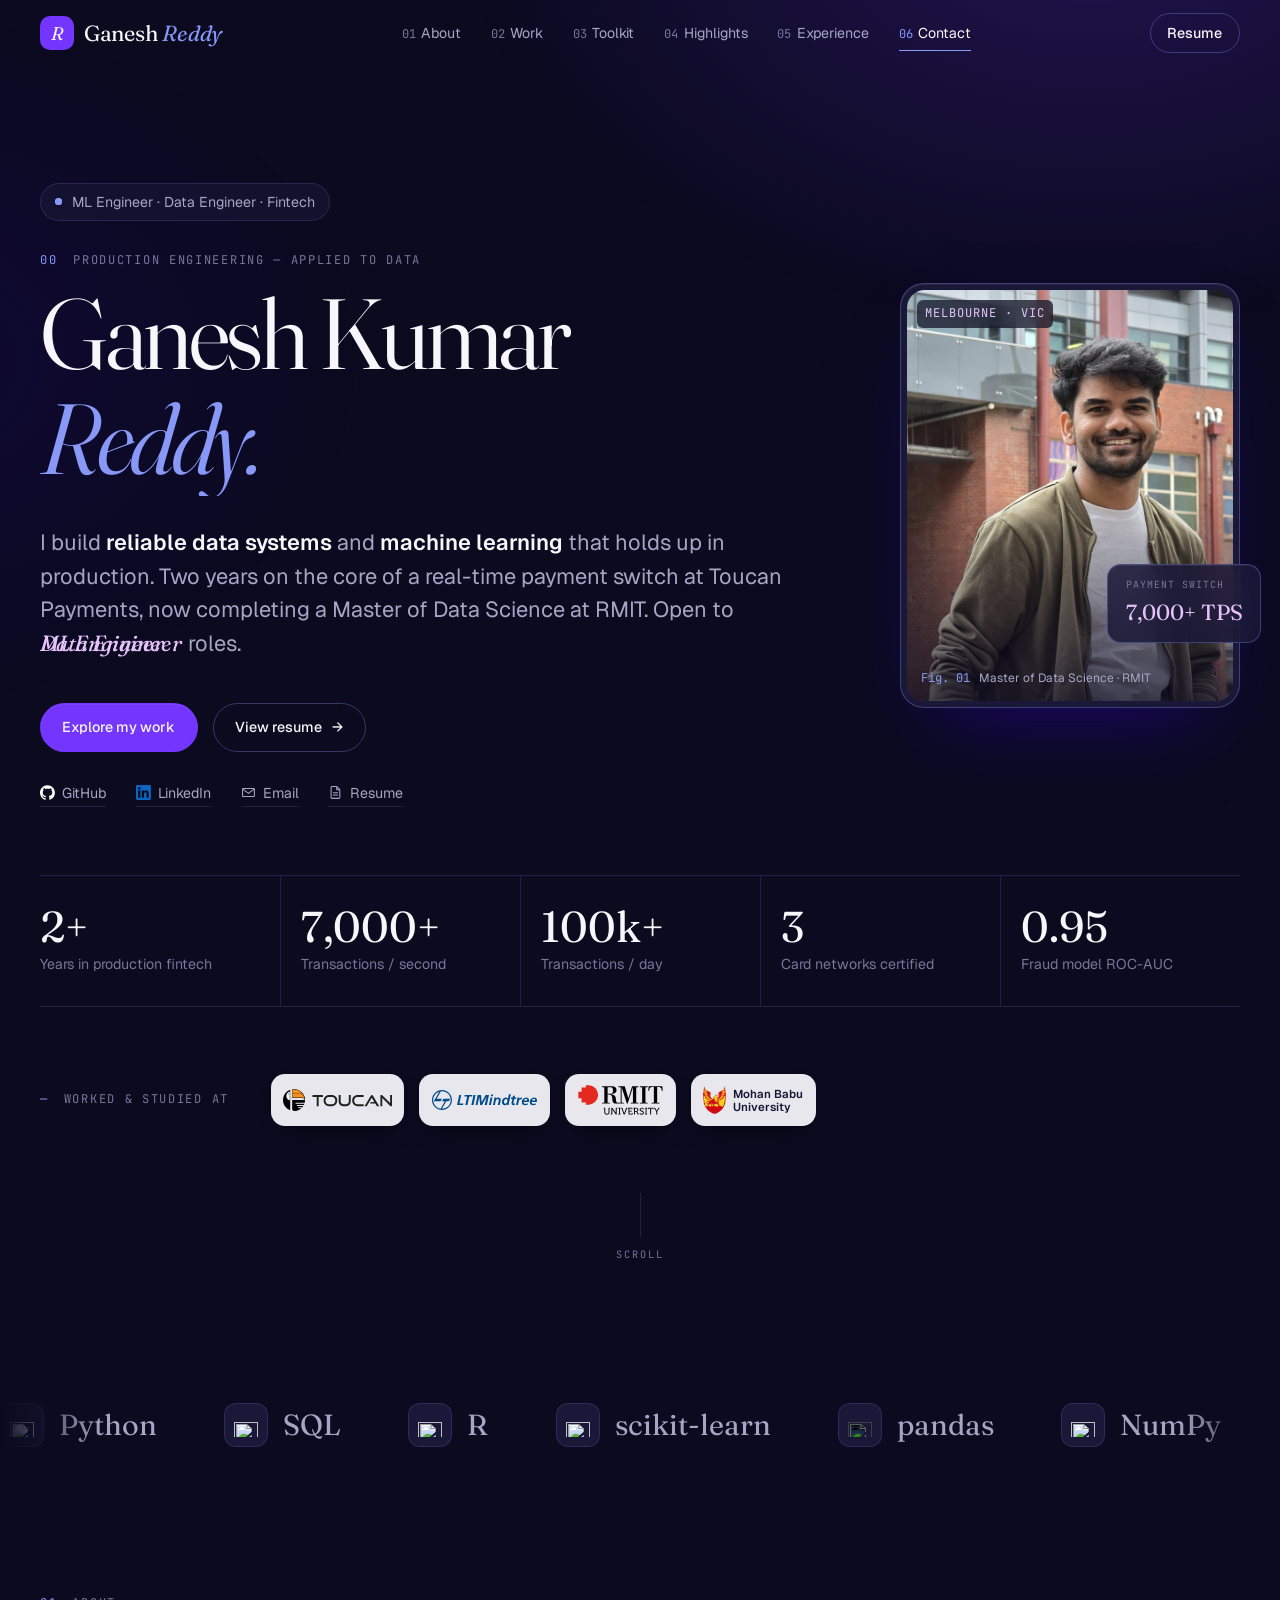
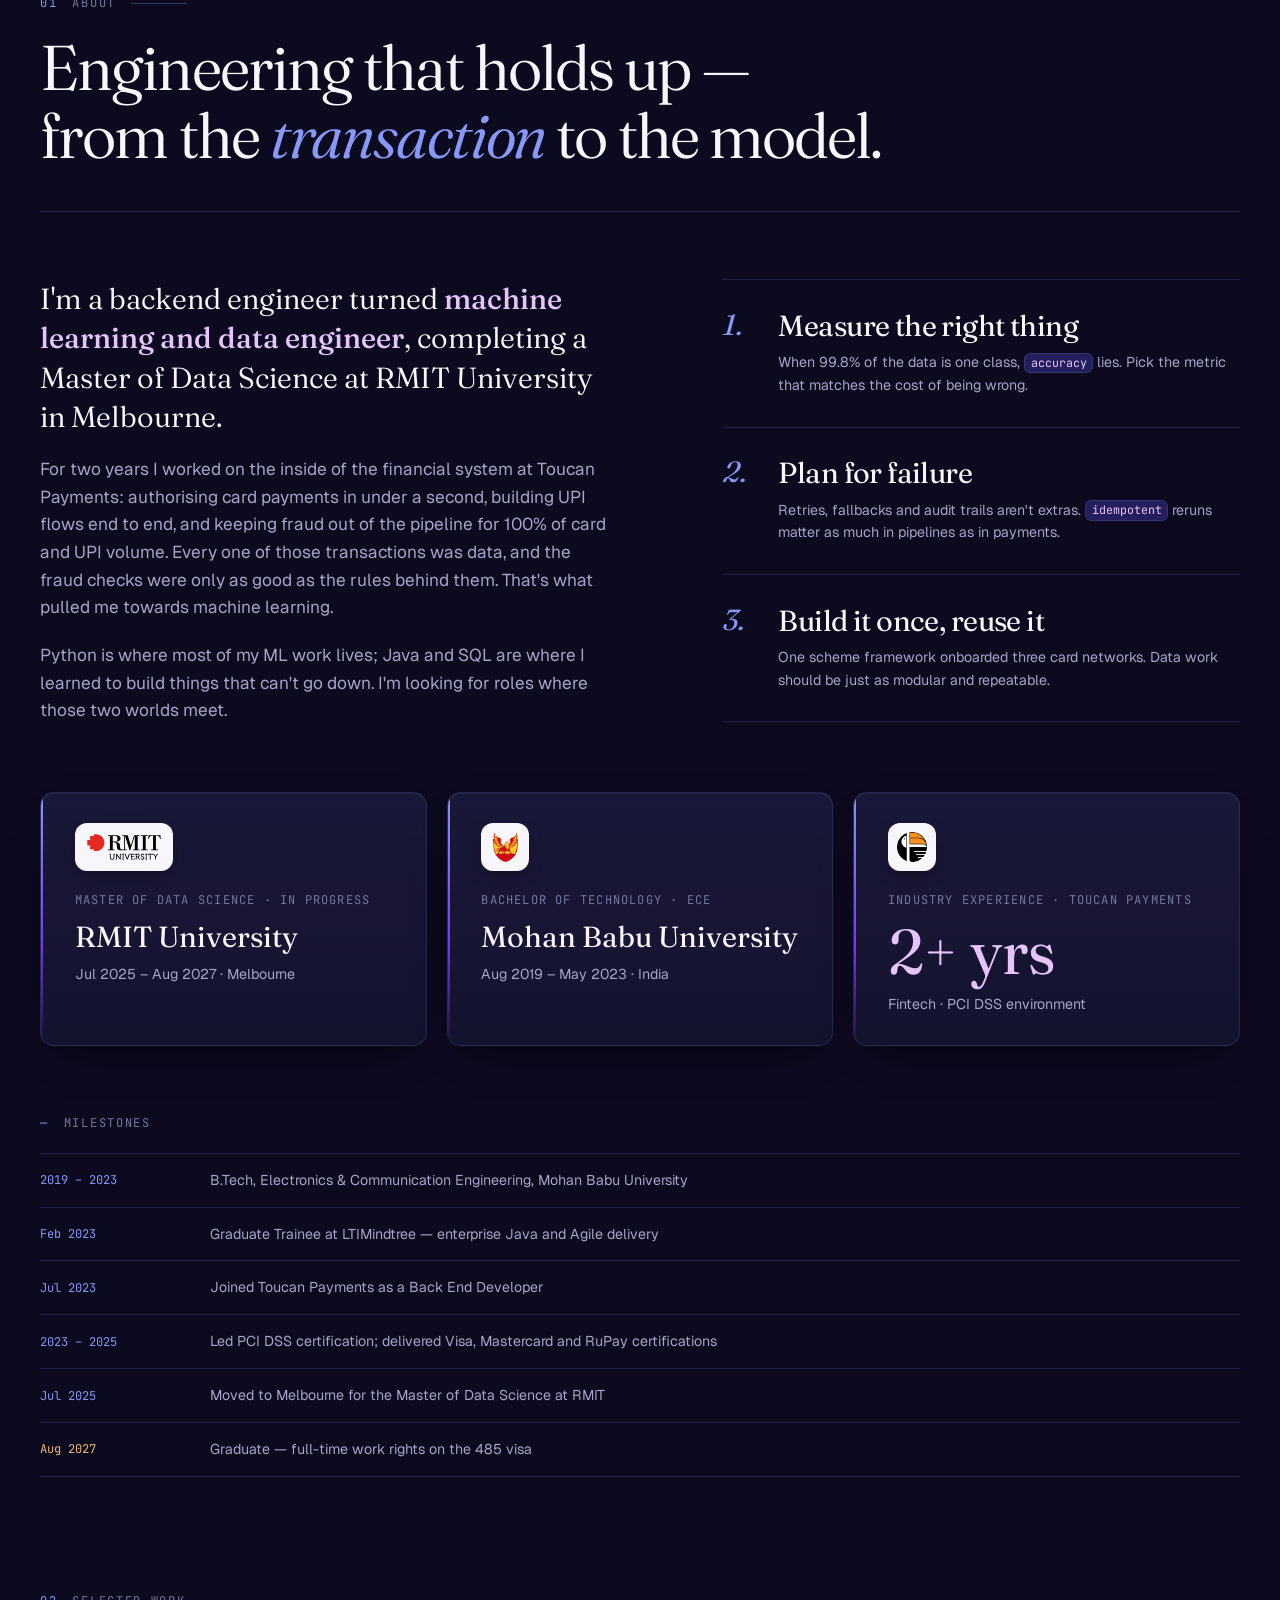
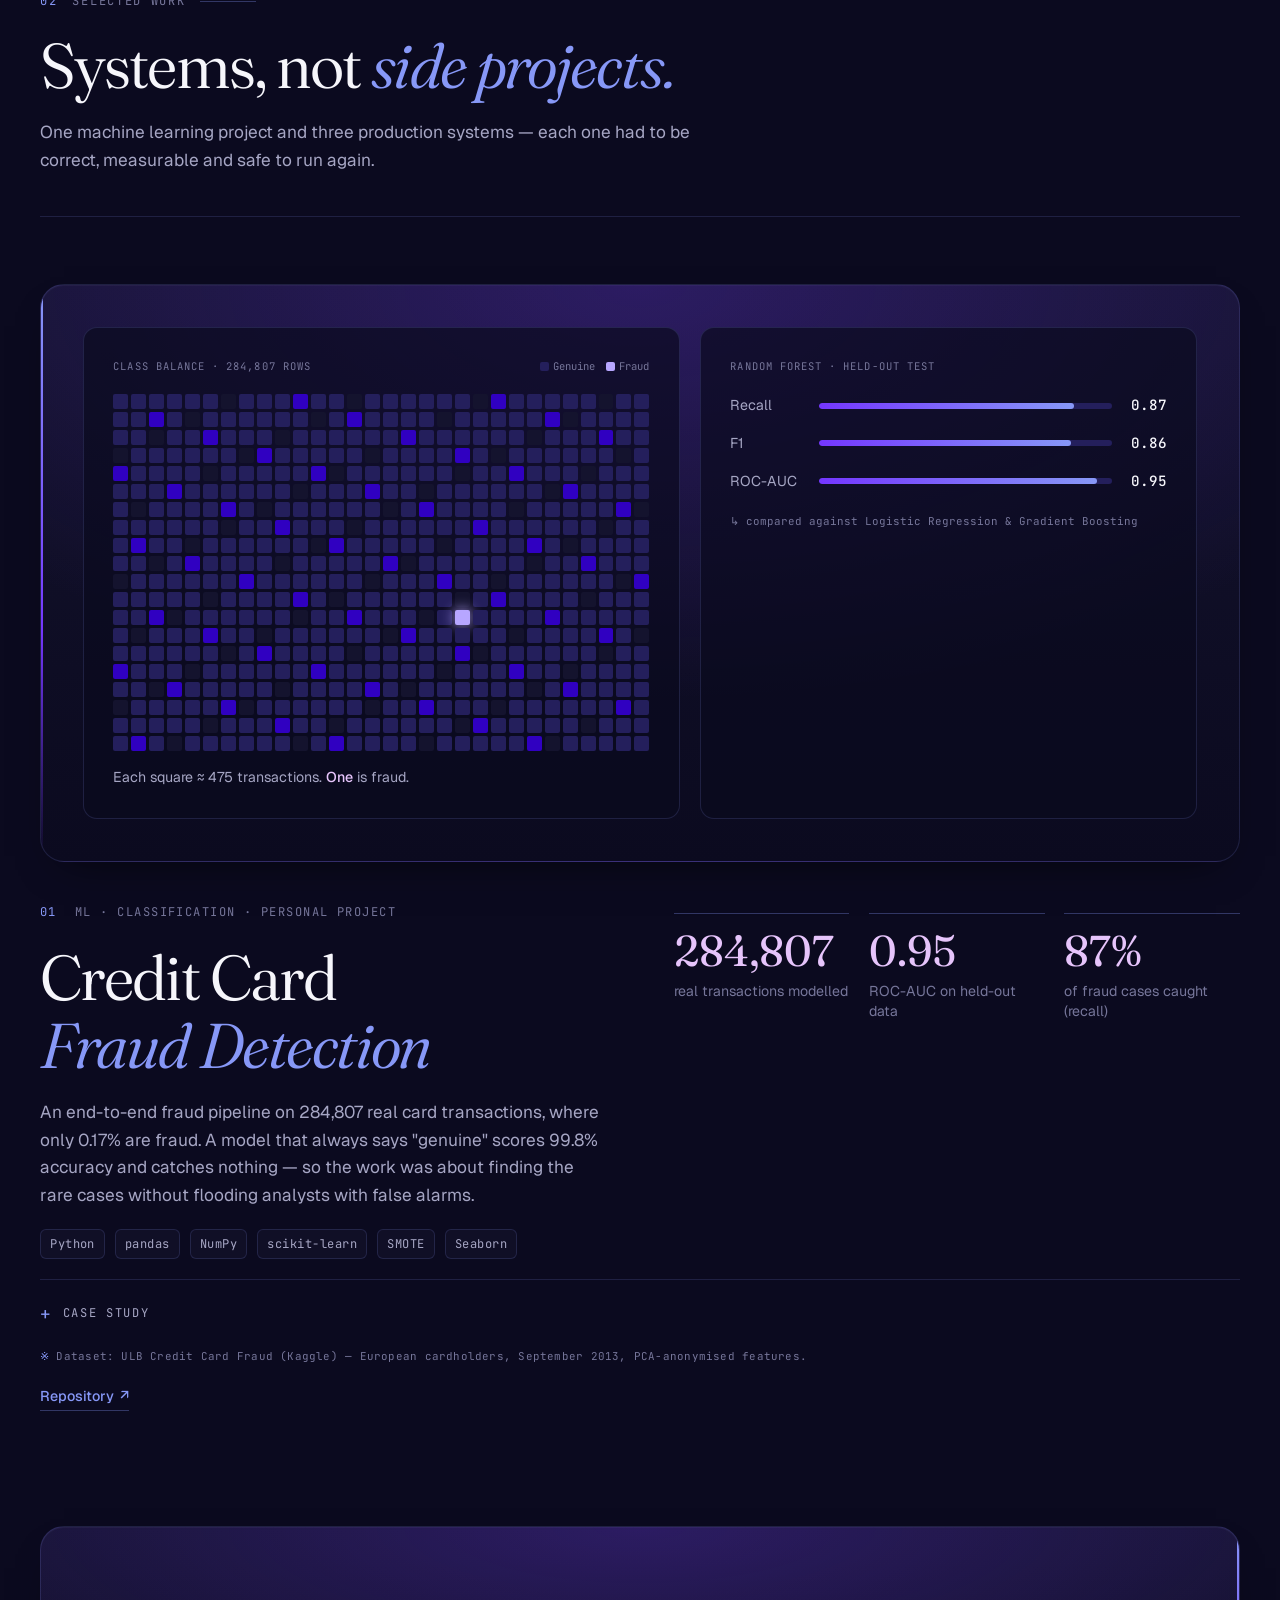
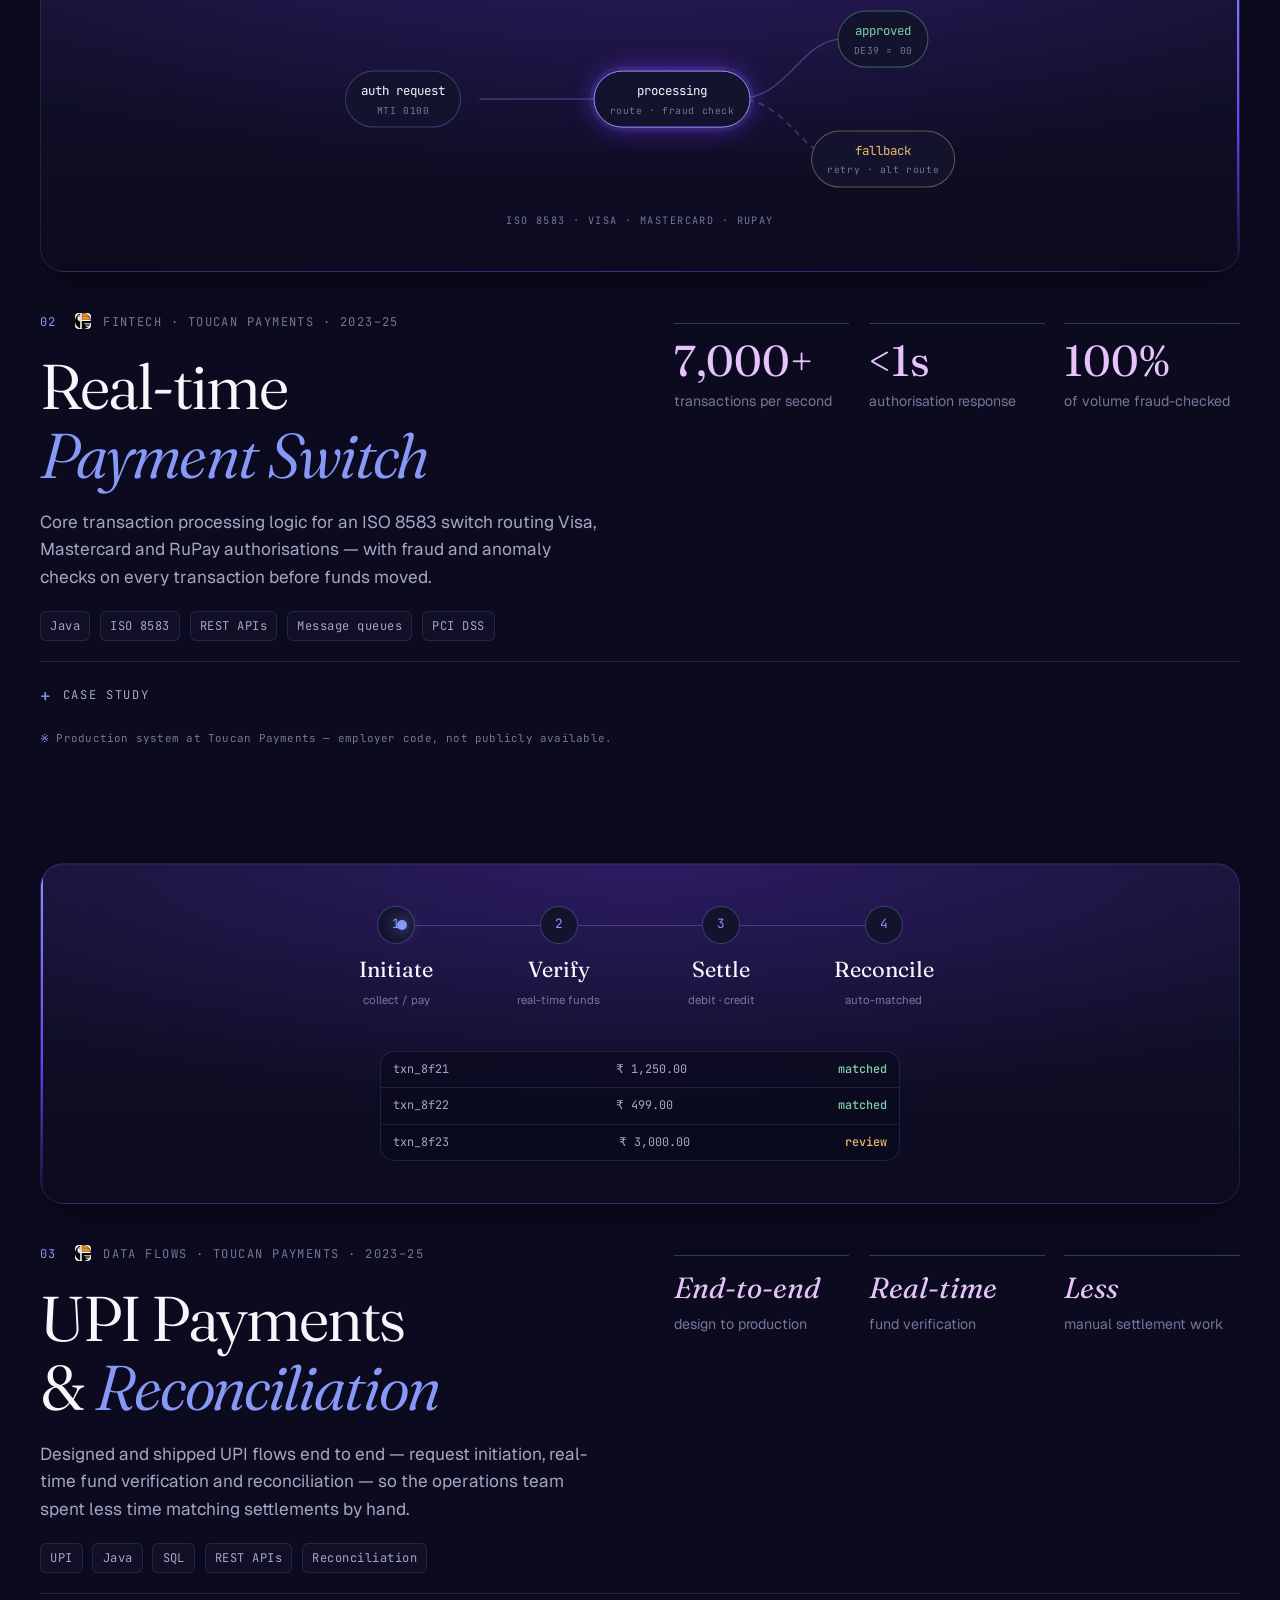
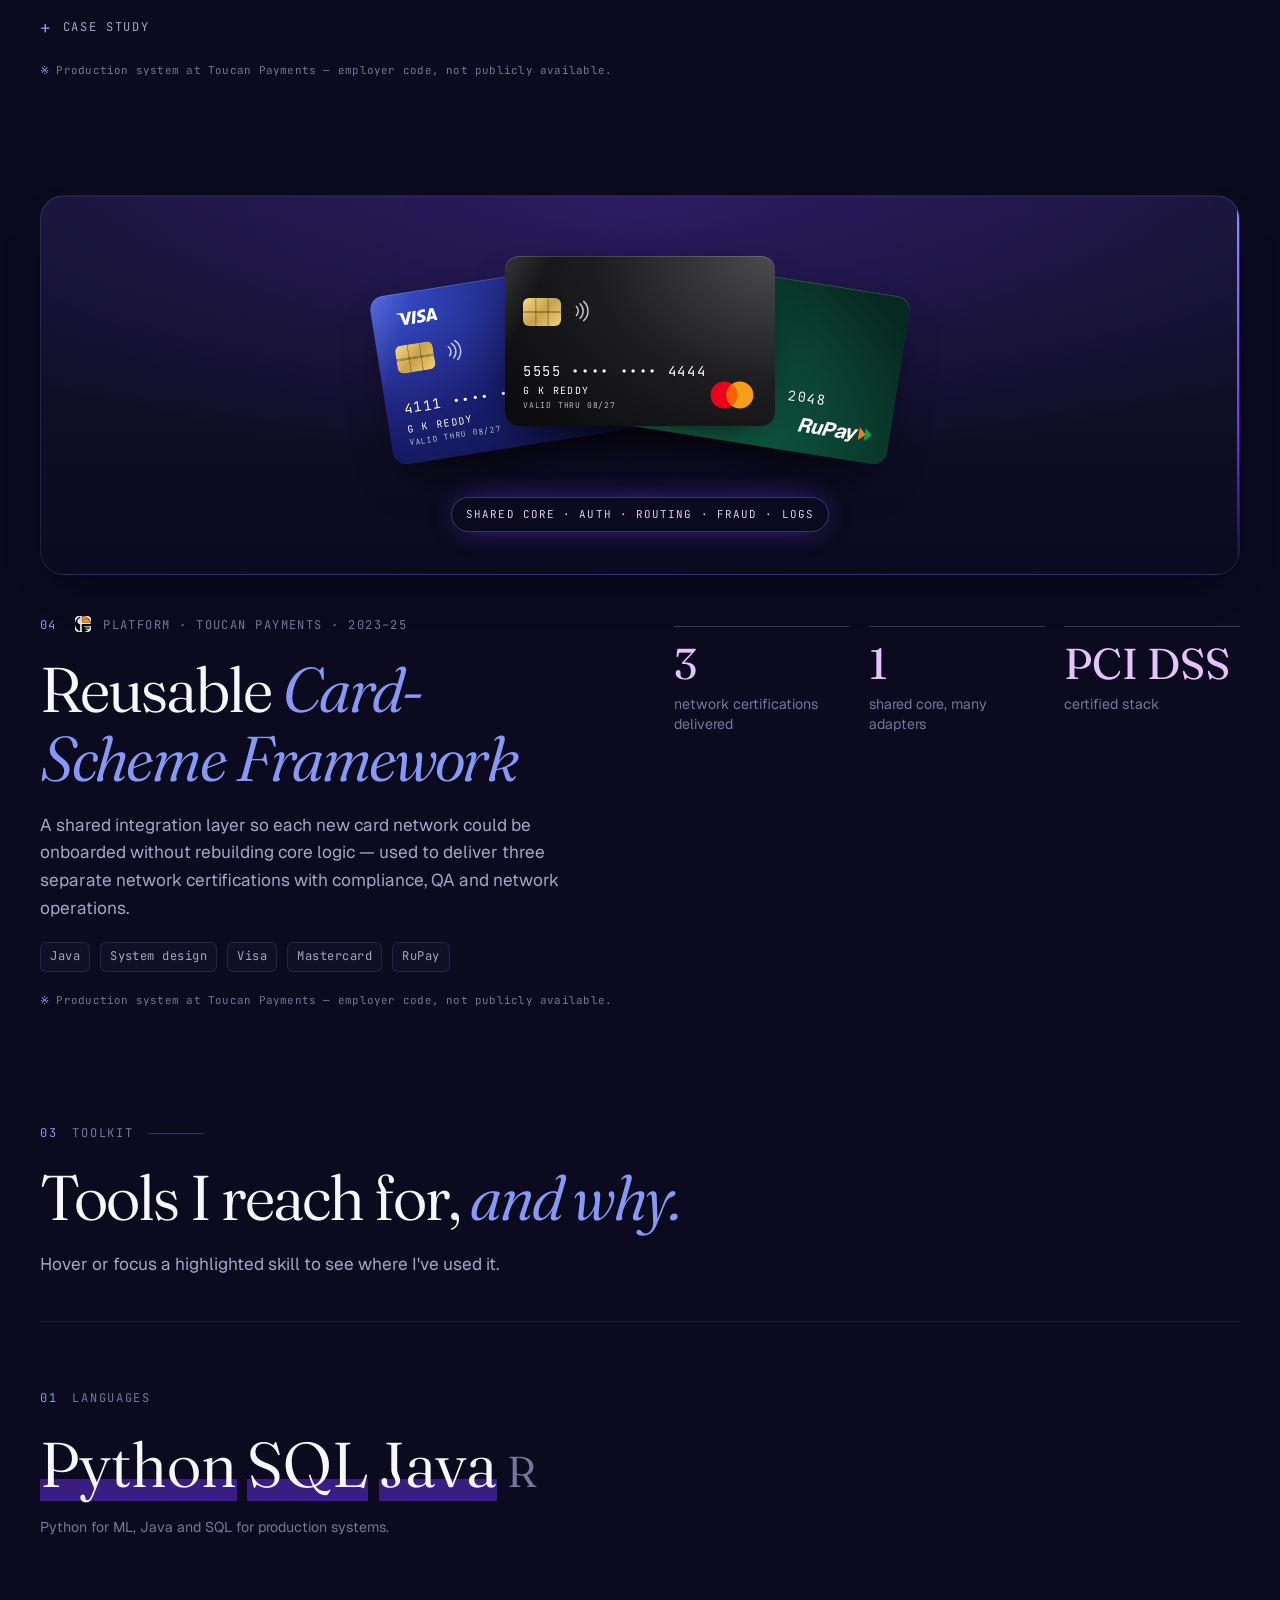
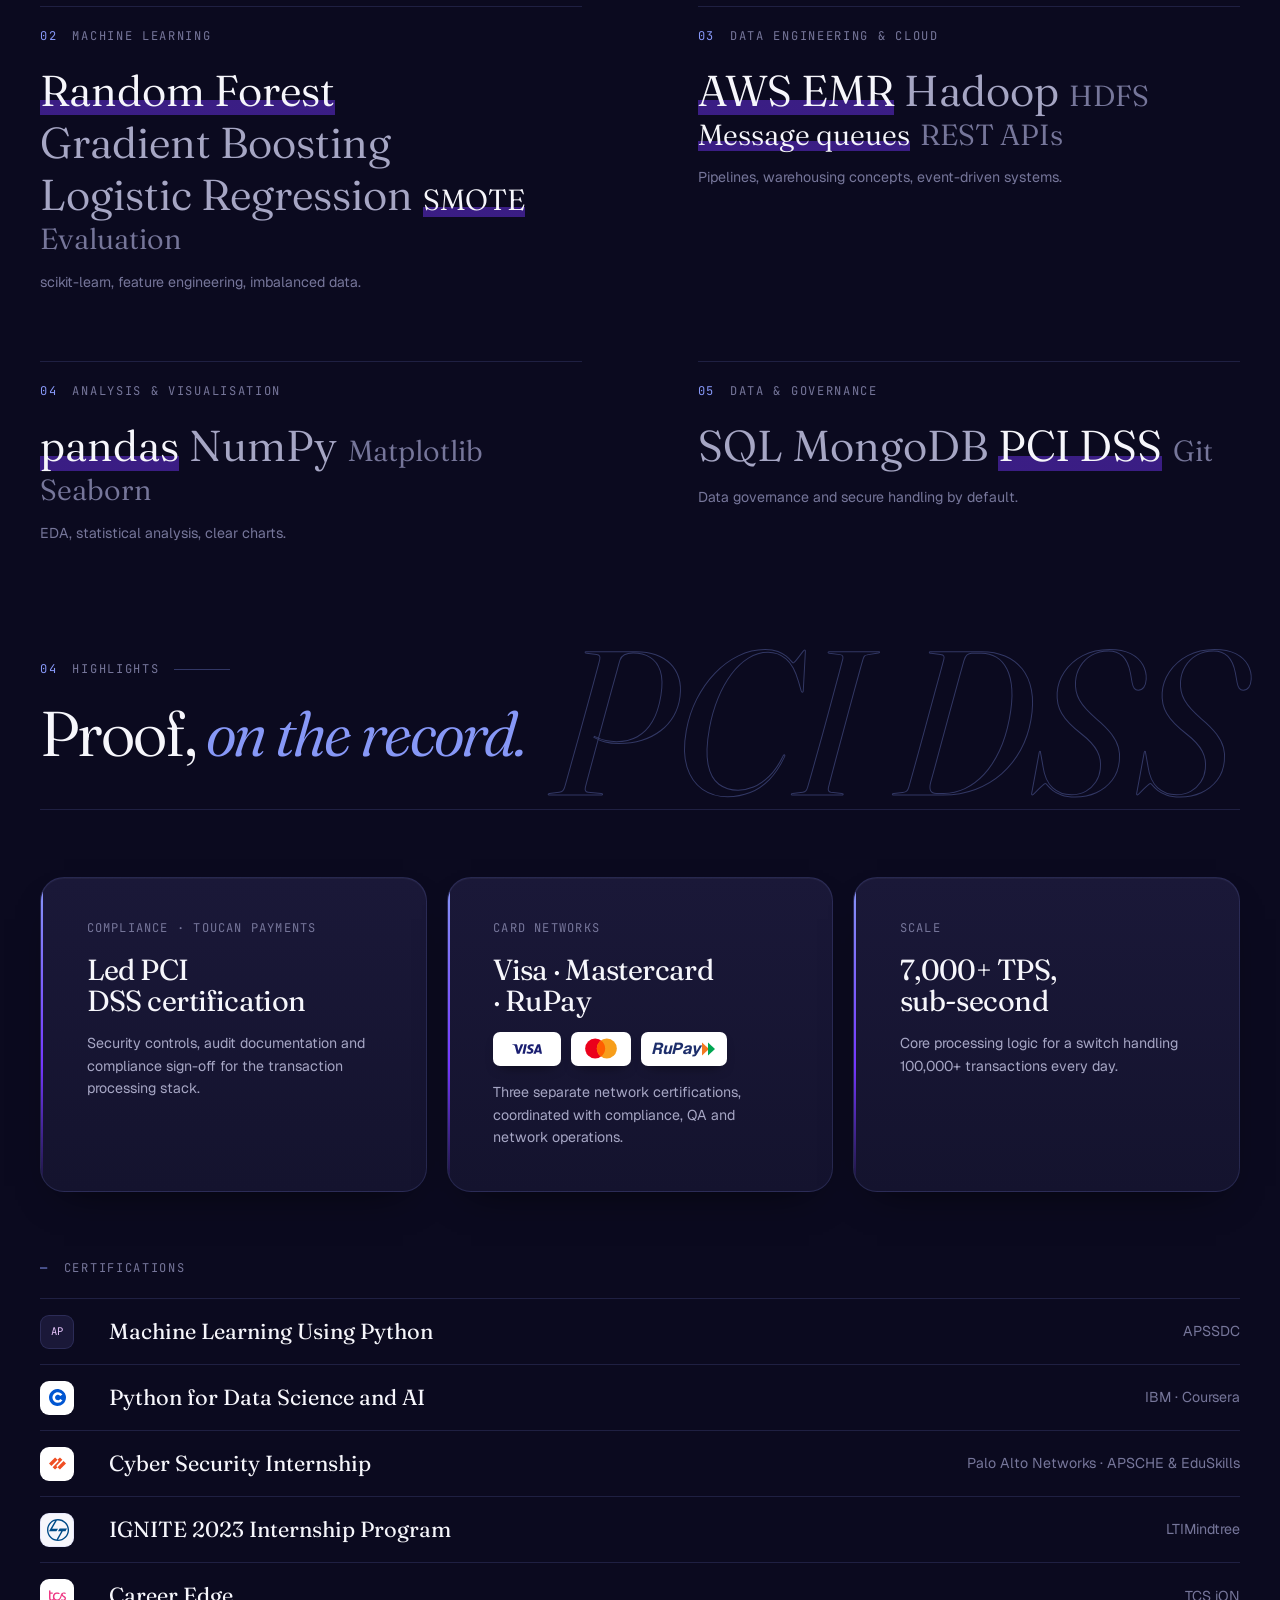
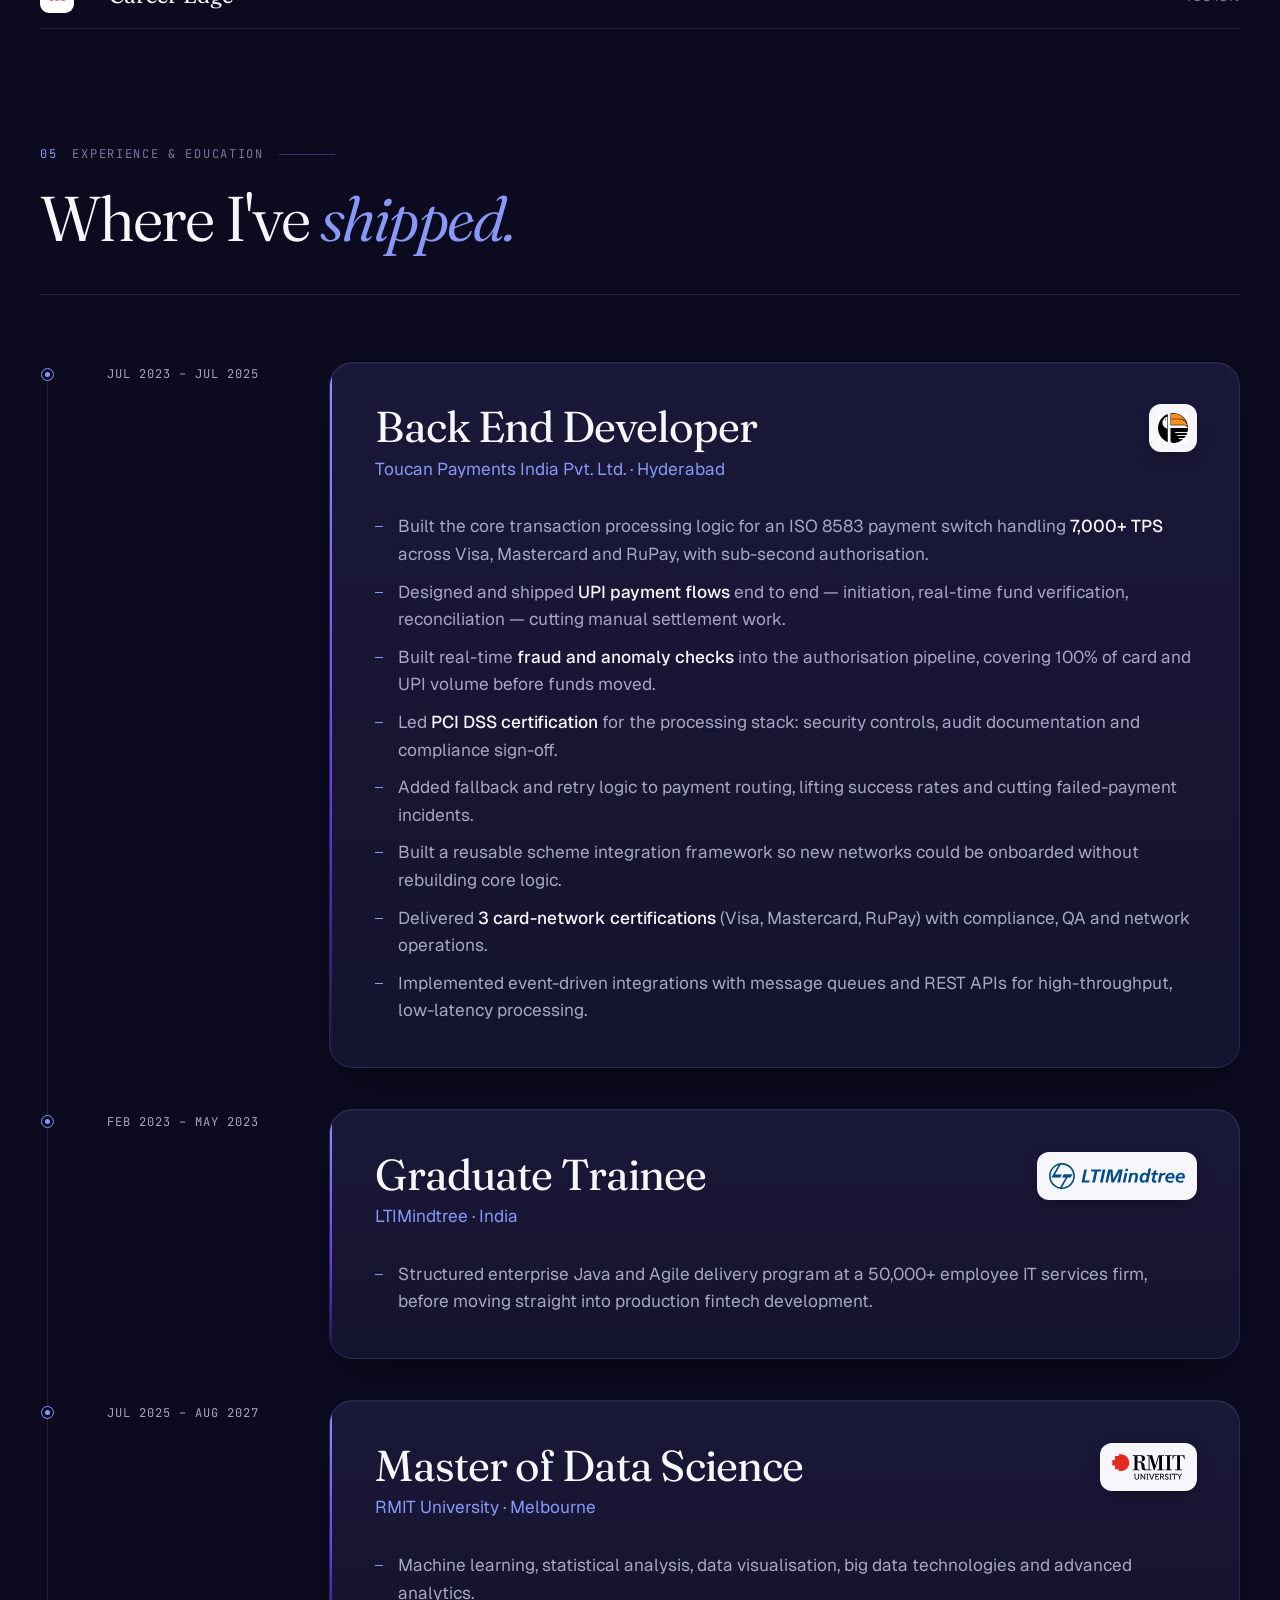
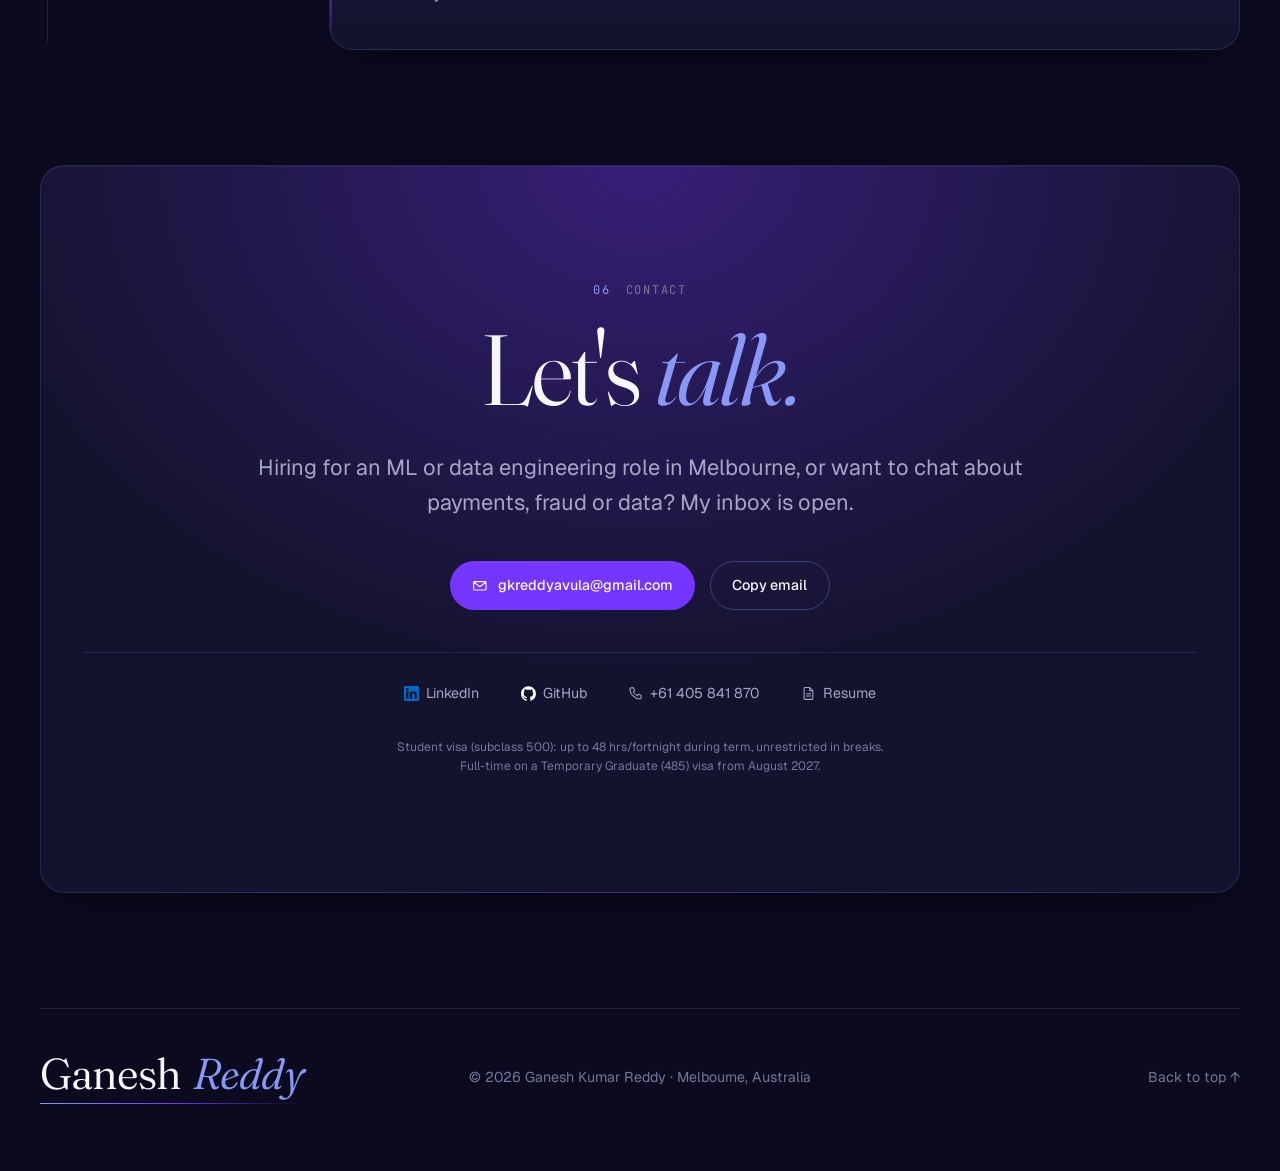
==== commit 5c1f84cb: "Changes made in the template" ====
--- a/index.html
+++ b/index.html
@@ -4,12 +4,12 @@
   <meta charset="UTF-8">
   <meta name="viewport" content="width=device-width, initial-scale=1.0">
   <meta name="color-scheme" content="dark">
-  <meta name="theme-color" content="#10070c">
+  <meta name="theme-color" content="#0b0a1f">
 
   <title>Ganesh Kumar Reddy · ML &amp; Data Engineer</title>
   <meta name="description" content="Ganesh Kumar Reddy, Machine Learning and Data Engineer in Melbourne. Two years building real-time payment systems at 7,000+ TPS, now completing a Master of Data Science at RMIT University.">
 
-  <link rel="icon" href="data:image/svg+xml,%3Csvg xmlns='http://www.w3.org/2000/svg' viewBox='0 0 32 32'%3E%3Crect width='32' height='32' rx='8' fill='%23941f4d'/%3E%3Ctext x='16' y='22.5' font-family='Georgia,serif' font-style='italic' font-size='18' fill='%23f6edf0' text-anchor='middle'%3Er%3C/text%3E%3C/svg%3E">
+  <link rel="icon" href="data:image/svg+xml,%3Csvg xmlns='http://www.w3.org/2000/svg' viewBox='0 0 32 32'%3E%3Crect width='32' height='32' rx='8' fill='%237436ff'/%3E%3Ctext x='16' y='22.5' font-family='Georgia,serif' font-style='italic' font-size='18' fill='%23f6f6fb' text-anchor='middle'%3Er%3C/text%3E%3C/svg%3E">
 
   <!-- Link previews (LinkedIn, WhatsApp, Slack, X) -->
   <link rel="canonical" href="https://ganesh-portfolio-five-sand.vercel.app/">
@@ -721,9 +721,6 @@
     <p class="f-copy">© <span id="year">2026</span> Ganesh Kumar Reddy · Melbourne, Australia</p>
 
     <div class="f-right">
-      <a href="https://www.linkedin.com/in/ganeshkumarreddyavula" target="_blank" rel="noopener" class="f-ic" aria-label="LinkedIn"><svg><use href="#i-linkedin" class="bc-linkedin"/></svg></a>
-      <a href="https://github.com/ganeshreddy-au" target="_blank" rel="noopener" class="f-ic" aria-label="GitHub"><svg><use href="#i-github" class="bc-github"/></svg></a>
-      <a href="mailto:gkreddyavula@gmail.com" class="f-ic" aria-label="Email"><svg><use href="#i-mail"/></svg></a>
       <a href="#top" class="back-top">Back to top ↑</a>
     </div>
   </footer>
--- a/styles.css
+++ b/styles.css
@@ -5,20 +5,20 @@
   -webkit-text-size-adjust: 100%;
   text-size-adjust: 100%;
   color-scheme: dark;
-  --ink-950: #10070c;
-  --ink-900: #190b12;
-  --ink-850: #1f0d17;
-  --ink-800: #27101c;
-  --wine-700: #6e1738;
-  --wine-600: #941f4d;
-  --rose-300: #d88ca8;
-  --rose-200: #e9b9ca;
-  --ivory: #f6edf0;
-  --muted: #b7a5ae;
-  --faint: #8a7480;
-  --line: rgba(216, 140, 168, 0.16);
-  --line-strong: rgba(216, 140, 168, 0.32);
-  --brass: #c9a27a;
+  --ink-950: #0b0a1f;
+  --ink-900: #100f26;
+  --ink-850: #14132e;
+  --ink-800: #1a1838;
+  --wine-700: #3000c1;
+  --wine-600: #7436ff;
+  --rose-300: #8798f7;
+  --rose-200: #e6c4fb;
+  --ivory: #f6f6fb;
+  --muted: #a6a6c4;
+  --faint: #76769a;
+  --line: rgba(135, 152, 247, 0.16);
+  --line-strong: rgba(135, 152, 247, 0.32);
+  --brass: #f0b86e;
   --bg: var(--ink-950);
   --bg-2: var(--ink-900);
   --surface: var(--ink-800);
@@ -27,11 +27,11 @@
   --accent: var(--rose-300);
   --accent-strong: var(--wine-600);
   --focus: var(--rose-200);
-  --heat-0: #1c0c15;
-  --heat-1: #45122a;
-  --heat-2: #6e1738;
-  --heat-3: #a12556;
-  --heat-4: #e09ab4;
+  --heat-0: #14132e;
+  --heat-1: #241f5c;
+  --heat-2: #3000c1;
+  --heat-3: #5a3df0;
+  --heat-4: #b7a6ff;
   --font-display: "Fraunces", "Iowan Old Style", "Palatino Linotype", Georgia, serif;
   --font-sans: "Geist", "Inter", ui-sans-serif, system-ui, -apple-system, "Segoe UI", sans-serif;
   --font-mono: "JetBrains Mono", ui-monospace, "SF Mono", Menlo, Consolas, monospace;
@@ -57,8 +57,8 @@
   --radius-s: 6px;
   --radius-m: 14px;
   --radius-l: 24px;
-  --shadow-1: 0 1px 0 rgba(246, 237, 240, 0.04) inset, 0 18px 40px -24px rgba(0, 0, 0, 0.8);
-  --shadow-2: 0 1px 0 rgba(246, 237, 240, 0.06) inset, 0 40px 80px -40px rgba(110, 23, 56, 0.55);
+  --shadow-1: 0 1px 0 rgba(246, 246, 251, 0.04) inset, 0 18px 40px -24px rgba(0, 0, 0, 0.8);
+  --shadow-2: 0 1px 0 rgba(246, 246, 251, 0.06) inset, 0 40px 80px -40px rgba(48, 0, 193, 0.55);
   --ease-out: cubic-bezier(0.16, 1, 0.3, 1);
   --ease-in-out: cubic-bezier(0.65, 0, 0.35, 1);
   --ease-spring: cubic-bezier(0.34, 1.56, 0.64, 1);
@@ -123,8 +123,8 @@
 .bg-glow {
   position: fixed; inset: 0; z-index: -1; pointer-events: none;
   background:
-    radial-gradient(900px 600px at 85% -10%, rgba(148, 31, 77, 0.22), transparent 70%),
-    radial-gradient(700px 500px at -10% 40%, rgba(110, 23, 56, 0.14), transparent 70%);
+    radial-gradient(900px 600px at 85% -10%, rgba(116, 54, 255, 0.22), transparent 70%),
+    radial-gradient(700px 500px at -10% 40%, rgba(48, 0, 193, 0.14), transparent 70%);
 }
 
 .scroll-progress { position: fixed; top: 0; left: 0; right: 0; height: 2px; z-index: 100; }
@@ -178,7 +178,7 @@
   will-change: transform;
 }
 .btn-primary { background: var(--wine-600); color: var(--ivory); box-shadow: var(--shadow-2); }
-.btn-primary:hover { background: #a8255a; box-shadow: 0 0 0 1px var(--rose-300), 0 20px 40px -18px var(--wine-600); }
+.btn-primary:hover { background: #8a55ff; box-shadow: 0 0 0 1px var(--rose-300), 0 20px 40px -18px var(--wine-600); }
 .btn-ghost { border-color: var(--line-strong); color: var(--text); }
 .btn-ghost:hover { border-color: var(--rose-300); color: var(--rose-200); }
 .btn-small { padding: 0.55em 1.15em; }
@@ -194,7 +194,7 @@
 }
 .card::before {
   content: ""; position: absolute; inset: 0; pointer-events: none; opacity: 0;
-  background: radial-gradient(420px circle at var(--mx, 50%) var(--my, 50%), rgba(216, 140, 168, 0.1), transparent 60%);
+  background: radial-gradient(420px circle at var(--mx, 50%) var(--my, 50%), rgba(135, 152, 247, 0.1), transparent 60%);
   transition: opacity var(--dur-3) ease;
 }
 .card:hover { border-color: var(--line-strong); box-shadow: var(--shadow-2); }
@@ -236,7 +236,7 @@
   border-bottom: 1px solid transparent;
   transition: background var(--dur-2) ease, border-color var(--dur-2) ease, transform var(--dur-3) var(--ease-out);
 }
-.nav.scrolled { background: rgba(16, 7, 12, 0.78); backdrop-filter: blur(14px); -webkit-backdrop-filter: blur(14px); border-bottom-color: var(--line); }
+.nav.scrolled { background: rgba(11, 10, 31, 0.78); backdrop-filter: blur(14px); -webkit-backdrop-filter: blur(14px); border-bottom-color: var(--line); }
 .nav.hidden { transform: translateY(-100%); }
 .nav-inner { display: flex; align-items: center; justify-content: space-between; height: 100%; gap: var(--space-l); }
 
@@ -280,7 +280,7 @@
 .eyebrow {
   display: inline-flex; align-items: center; gap: var(--space-xs);
   font-size: var(--step--1); color: var(--muted);
-  padding: 0.45em 1em; border: 1px solid var(--line); border-radius: 999px; background: rgba(39, 16, 28, 0.6);
+  padding: 0.45em 1em; border: 1px solid var(--line); border-radius: 999px; background: rgba(26, 24, 56, 0.6);
 }
 .live-dot { width: 7px; height: 7px; border-radius: 50%; background: var(--rose-300); position: relative; }
 .live-dot::after { content: ""; position: absolute; inset: 0; border-radius: 50%; background: var(--rose-300); animation: ping 2.2s ease-out infinite; }
@@ -329,17 +329,17 @@
   transition: transform 1.4s var(--ease-out);
 }
 .portrait:hover .portrait-photo img { transform: scale(1.28); }
-.portrait-photo::after { content: ""; position: absolute; inset: 0; background: linear-gradient(180deg, transparent 50%, rgba(16, 7, 12, 0.75)); }
+.portrait-photo::after { content: ""; position: absolute; inset: 0; background: linear-gradient(180deg, transparent 50%, rgba(11, 10, 31, 0.75)); }
 .portrait-tag {
   position: absolute; top: 16px; left: 16px; z-index: 2;
   font-family: var(--font-mono); font-size: var(--step--2); letter-spacing: 0.08em; text-transform: uppercase;
-  padding: 0.35em 0.7em; border-radius: var(--radius-s); background: rgba(16, 7, 12, 0.7); backdrop-filter: blur(8px); color: var(--rose-200);
+  padding: 0.35em 0.7em; border-radius: var(--radius-s); background: rgba(11, 10, 31, 0.7); backdrop-filter: blur(8px); color: var(--rose-200);
 }
 .portrait-badge {
   position: absolute; right: -22px; bottom: 64px; z-index: 2;
   display: flex; flex-direction: column; gap: 2px;
   padding: 0.7em 1em; border-radius: var(--radius-m);
-  background: rgba(39, 16, 28, 0.85); backdrop-filter: blur(12px); -webkit-backdrop-filter: blur(12px);
+  background: rgba(26, 24, 56, 0.85); backdrop-filter: blur(12px); -webkit-backdrop-filter: blur(12px);
   border: 1px solid var(--line-strong); box-shadow: var(--shadow-2);
   animation: float 6s ease-in-out infinite;
 }
@@ -449,7 +449,7 @@
 .projects { display: grid; gap: var(--space-3xl); }
 .project { display: grid; gap: var(--space-xl); }
 
-.p-visual { min-height: 320px; padding: var(--space-xl); display: grid; align-items: center; background: radial-gradient(120% 120% at 50% 0%, rgba(148, 31, 77, 0.25), transparent 60%), linear-gradient(180deg, var(--ink-850), var(--ink-950)); }
+.p-visual { min-height: 320px; padding: var(--space-xl); display: grid; align-items: center; background: radial-gradient(120% 120% at 50% 0%, rgba(116, 54, 255, 0.25), transparent 60%), linear-gradient(180deg, var(--ink-850), var(--ink-950)); }
 .p-visual::before { display: none; }
 
 .p-body { display: grid; grid-template-columns: 1fr 1fr; gap: var(--space-m) var(--space-2xl); align-items: start; }
@@ -489,7 +489,7 @@
 
 /* --- visual 1: imbalance + bars --- */
 .viz-split { display: grid; grid-template-columns: 1.2fr 1fr; gap: var(--space-m); }
-.viz-panel { background: rgba(16, 7, 12, 0.7); border: 1px solid var(--line); border-radius: var(--radius-m); padding: var(--space-l); }
+.viz-panel { background: rgba(11, 10, 31, 0.7); border: 1px solid var(--line); border-radius: var(--radius-m); padding: var(--space-l); }
 .viz-head { display: flex; justify-content: space-between; align-items: center; flex-wrap: wrap; gap: var(--space-s); margin-bottom: var(--space-m); font-family: var(--font-mono); font-size: 0.66rem; letter-spacing: 0.1em; text-transform: uppercase; color: var(--faint); }
 .viz-legend { display: inline-flex; align-items: center; gap: .4em; text-transform: none; letter-spacing: 0; }
 .sw { width: 9px; height: 9px; border-radius: 2px; display: inline-block; }
@@ -528,10 +528,10 @@
 }
 .state small { font-size: 0.6rem; color: var(--faint); letter-spacing: 0.06em; }
 .s-req { left: 13%; top: 50%; }
-.s-proc { left: 55%; top: 50%; border-color: var(--rose-300); box-shadow: 0 0 0 4px rgba(216, 140, 168, 0.08), 0 0 30px -6px var(--wine-600); animation: pulse-ring 2.4s ease-in-out infinite; }
+.s-proc { left: 55%; top: 50%; border-color: var(--rose-300); box-shadow: 0 0 0 4px rgba(135, 152, 247, 0.08), 0 0 30px -6px var(--wine-600); animation: pulse-ring 2.4s ease-in-out infinite; }
 .s-ok { left: 88%; top: 27%; color: var(--ok); border-color: rgba(127, 209, 165, 0.4); }
-.s-fail { left: 88%; top: 73%; color: var(--brass); border-color: rgba(201, 162, 122, 0.4); }
-@keyframes pulse-ring { 50% { box-shadow: 0 0 0 10px rgba(216, 140, 168, 0), 0 0 40px -6px var(--wine-600); } }
+.s-fail { left: 88%; top: 73%; color: var(--brass); border-color: rgba(240, 184, 110, 0.4); }
+@keyframes pulse-ring { 50% { box-shadow: 0 0 0 10px rgba(135, 152, 247, 0), 0 0 40px -6px var(--wine-600); } }
 .state-foot { position: absolute; left: 0; right: 0; bottom: 0; text-align: center; font-family: var(--font-mono); font-size: 0.64rem; letter-spacing: 0.14em; color: var(--faint); }
 
 /* --- visual 3: UPI flow + ledger --- */
@@ -543,7 +543,7 @@
 .flow-step span { font-size: 0.72rem; color: var(--faint); }
 .flow-pulse { position: absolute; top: 14px; left: 12%; width: 10px; height: 10px; border-radius: 50%; background: var(--rose-300); box-shadow: 0 0 16px var(--rose-300); z-index: 2; animation: travel 3.4s var(--ease-in-out) infinite; }
 @keyframes travel { 0% { left: 12%; opacity: 0; } 10%, 90% { opacity: 1; } 100% { left: calc(88% - 10px); opacity: 0; } }
-.ledger { max-width: 520px; width: 100%; margin: var(--space-xl) auto 0; border: 1px solid var(--line); border-radius: var(--radius-m); overflow: hidden; background: rgba(16, 7, 12, 0.7); }
+.ledger { max-width: 520px; width: 100%; margin: var(--space-xl) auto 0; border: 1px solid var(--line); border-radius: var(--radius-m); overflow: hidden; background: rgba(11, 10, 31, 0.7); }
 .ledger-row { display: grid; grid-template-columns: 1fr 1fr auto; gap: var(--space-m); padding: 0.7em 1em; font-family: var(--font-mono); font-size: 0.74rem; color: var(--muted); opacity: 0; transform: translateX(-14px); transition: opacity .5s ease, transform .6s var(--ease-out); }
 .ledger-row + .ledger-row { border-top: 1px solid var(--line); }
 .ledger-row b { font-weight: 500; }
@@ -602,7 +602,7 @@
 .rupay-logo svg { width: 16px; height: 16px; }
 .core-plate {
   font-family: var(--font-mono); font-size: 0.68rem; letter-spacing: 0.1em; text-transform: uppercase; color: var(--rose-200);
-  padding: 0.7em 1.3em; border-radius: 999px; border: 1px solid var(--line-strong); background: rgba(16, 7, 12, 0.7);
+  padding: 0.7em 1.3em; border-radius: 999px; border: 1px solid var(--line-strong); background: rgba(11, 10, 31, 0.7);
   box-shadow: 0 0 30px -10px var(--wine-600);
 }
 
@@ -620,7 +620,7 @@
 .tool-group.wide .w { font-size: var(--step-4); }
 .tool-group.wide .w.sm { font-size: var(--step-3); }
 .w.sm { font-size: var(--step-2); color: var(--faint); }
-.w.hl { color: var(--text); background: linear-gradient(transparent 70%, rgba(148, 31, 77, 0.45) 70%); }
+.w.hl { color: var(--text); background: linear-gradient(transparent 70%, rgba(116, 54, 255, 0.45) 70%); }
 .w:hover, .w:focus-visible { color: var(--rose-200); font-style: italic; transform: translateY(-2px); }
 .tool-cap { margin-top: var(--space-s); font-size: var(--step--1); color: var(--faint); min-height: 1.6em; transition: color var(--dur-2) ease; }
 .tool-cap.on { color: var(--rose-200); }
@@ -674,7 +674,7 @@
    Contact, footer, toast
    ========================================================= */
 .contact { padding-bottom: var(--space-3xl); }
-.contact-card { padding: var(--space-3xl) var(--space-xl); text-align: center; background: radial-gradient(80% 100% at 50% 0%, rgba(148, 31, 77, 0.35), transparent 70%), var(--ink-850); }
+.contact-card { padding: var(--space-3xl) var(--space-xl); text-align: center; background: radial-gradient(80% 100% at 50% 0%, rgba(116, 54, 255, 0.35), transparent 70%), var(--ink-850); }
 .contact-card .label { justify-content: center; }
 .contact-card .label::after { display: none; }
 .contact-title { margin-top: var(--space-m); font-size: var(--step-5); font-weight: 350; line-height: 1; }
@@ -708,10 +708,6 @@
 @keyframes wave { 40% { transform: translateY(-0.18em); color: var(--rose-200); } }
 .f-copy { justify-self: center; text-align: center; }
 .f-right { justify-self: end; display: flex; align-items: center; gap: var(--space-s); }
-.f-ic { display: grid; place-items: center; width: 34px; height: 34px; border-radius: 50%; border: 1px solid var(--line); color: var(--muted); transition: color var(--dur-2) ease, border-color var(--dur-2) ease, transform var(--dur-3) var(--ease-spring); }
-.f-ic svg { width: 15px; height: 15px; fill: currentColor; stroke: none; }
-.f-ic:hover { color: var(--rose-200); border-color: var(--rose-300); transform: translateY(-3px); }
-.back-top { margin-left: var(--space-xs); }
 .back-top:hover { color: var(--rose-200); }
 
 /* =========================================================
@@ -742,8 +738,8 @@
 .logo-strip ul { display: flex; flex-wrap: wrap; align-items: center; gap: var(--space-s); }
 .logo-strip li a {
   display: flex; align-items: center; gap: 0.6em; height: 52px; padding: 0 1.1em;
-  border-radius: var(--radius-m); background: rgba(246, 237, 240, 0.94);
-  font-size: 0.72rem; line-height: 1.15; font-weight: 600; color: #3a1426;
+  border-radius: var(--radius-m); background: rgba(246, 246, 251, 0.94);
+  font-size: 0.72rem; line-height: 1.15; font-weight: 600; color: #1a1838;
   box-shadow: 0 10px 24px -14px rgba(0, 0, 0, 0.9);
   transition: transform var(--dur-3) var(--ease-spring), box-shadow var(--dur-3) ease;
 }
